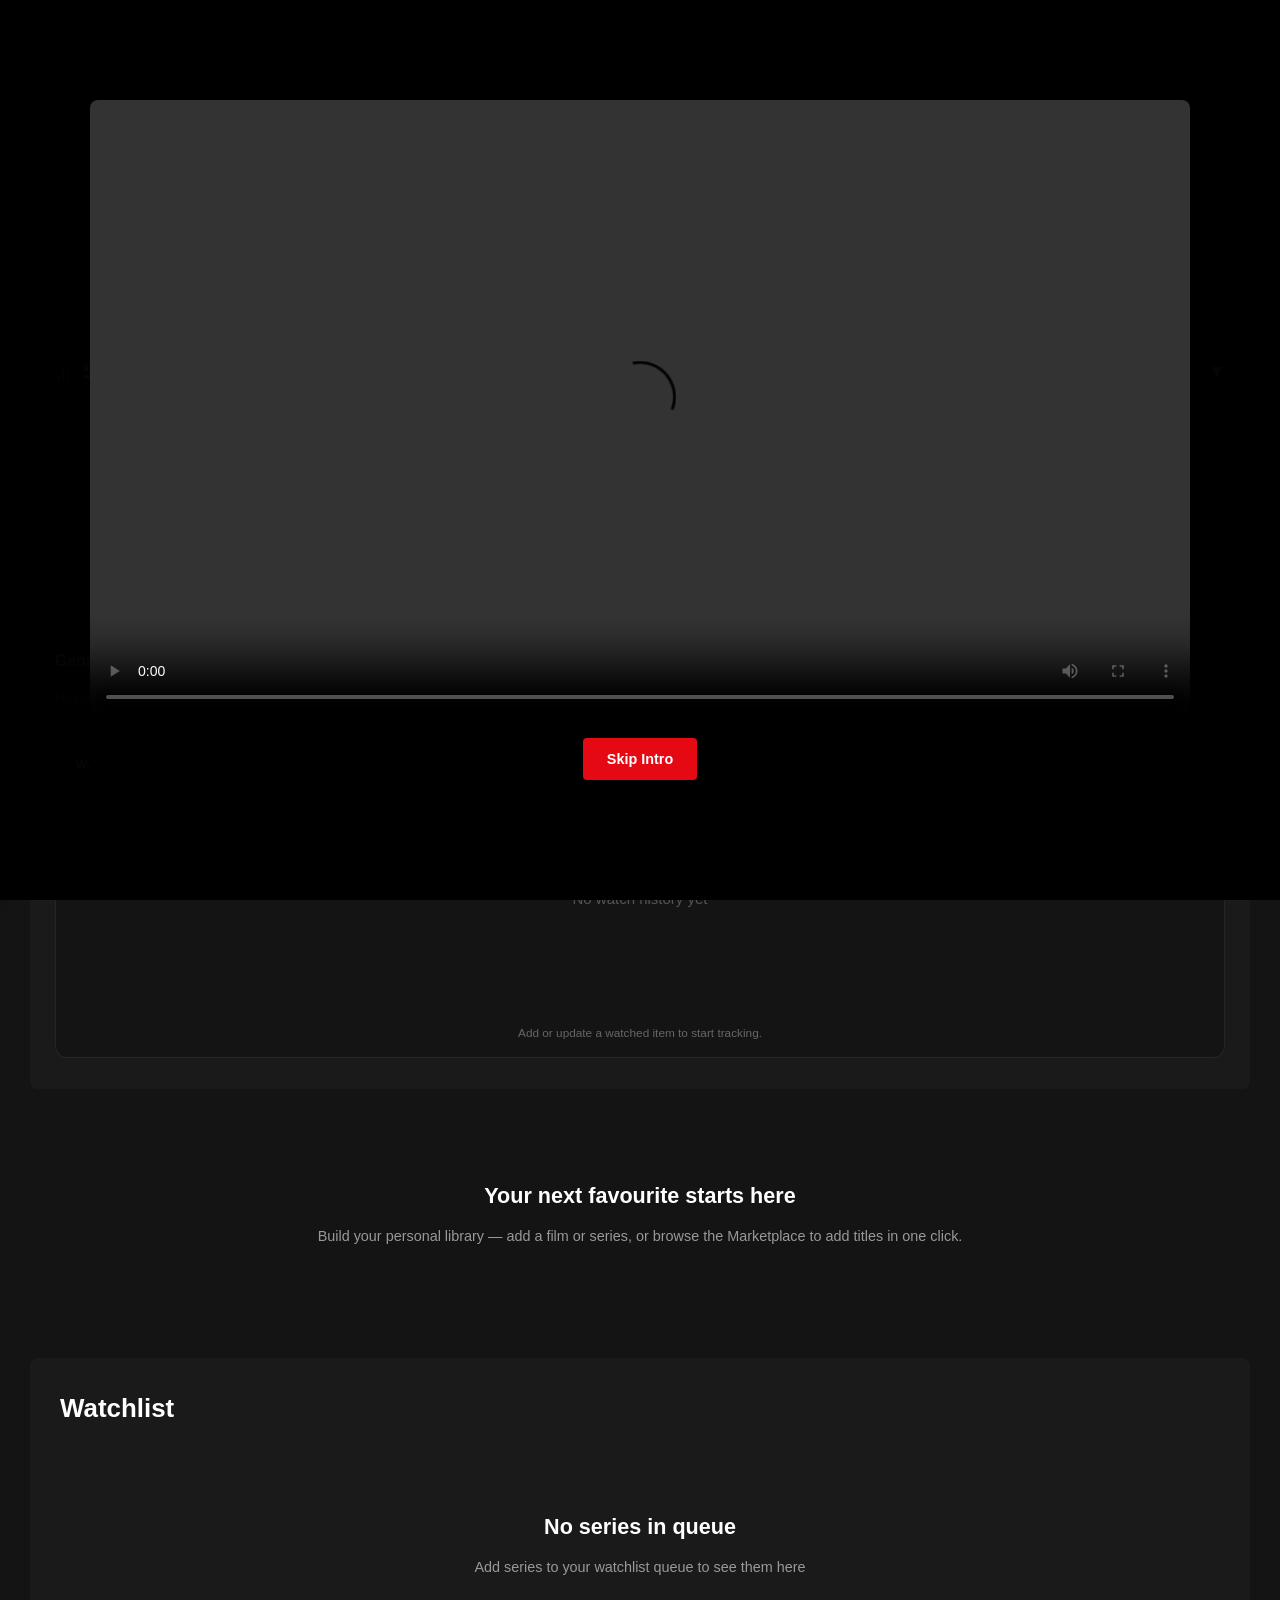
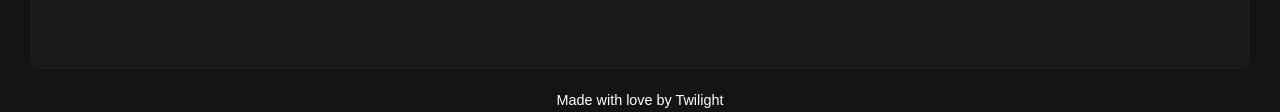
==== index.html @ 51345f3d "Add files via upload" ====
<!DOCTYPE html>
<html lang="en">
<head>
    <meta charset="UTF-8">
    <meta name="viewport" content="width=device-width, initial-scale=1.0, maximum-scale=5.0, user-scalable=yes">
   <link rel="icon" type="image/png" sizes="192x192" href="favicon.png">
    <title>Series & Movie Tracker</title>
    <link rel="stylesheet" href="styles.css">

</head>
<body>
    <!-- JS Compatibility Shims: hidden elements that old JS code references -->
    <select id="userSelectDropdown" style="display:none">
        <option value="">-- Select a user --</option>
    </select>
    <div id="userSelectContainer" style="display:none"></div>

    <!-- Sidebar Overlay -->
    <div class="sidebar-overlay" id="sidebarOverlay"></div>

    <!-- Sidebar -->
    <div class="sidebar" id="sidebar">
        <div class="sidebar-header">
            <h2 class="sidebar-title">Menu</h2>
            <button class="close-sidebar" id="closeSidebar" aria-label="Close menu">✕</button>
        </div>
        <div class="sidebar-content">
            <!-- CONTENT -->
            <div class="sidebar-section">
                <div class="sidebar-section-title"><svg style="width:16px;height:16px;vertical-align:-3px;flex-shrink:0;margin-right:6px;" viewBox="0 0 24 24" fill="none" stroke="currentColor" stroke-width="2" stroke-linecap="round" stroke-linejoin="round" aria-hidden="true"><path d="M2 12l5-3v6l-5-3zm0 0h20M7 6h10a2 2 0 0 1 2 2v8a2 2 0 0 1-2 2H7a2 2 0 0 1-2-2V8a2 2 0 0 1 2-2z"/></svg>Content</div>
                <button class="sidebar-add-content-btn" id="sidebarAddContentBtn"><svg style="width:16px;height:16px;vertical-align:-3px;flex-shrink:0;margin-right:6px;" viewBox="0 0 24 24" fill="none" stroke="currentColor" stroke-width="2" stroke-linecap="round" stroke-linejoin="round" aria-hidden="true"><line x1="12" y1="5" x2="12" y2="19"/><line x1="5" y1="12" x2="19" y2="12"/></svg> Add Content</button>
                <a class="sidebar-marketplace-btn" href="marketplace.html"><svg style="width:16px;height:16px;vertical-align:-3px;flex-shrink:0;margin-right:6px;" viewBox="0 0 24 24" fill="none" stroke="currentColor" stroke-width="2" stroke-linecap="round" stroke-linejoin="round" aria-hidden="true"><path d="M3 9l1-5h16l1 5"/><path d="M4 9v10a1 1 0 0 0 1 1h14a1 1 0 0 0 1-1V9"/><path d="M9 22V12h6v10"/></svg> Marketplace</a>
            </div>
            <!-- PROFILES -->
            <div class="sidebar-section">
                <div class="sidebar-section-title"><svg style="width:16px;height:16px;vertical-align:-3px;flex-shrink:0;margin-right:6px;" viewBox="0 0 24 24" fill="none" stroke="currentColor" stroke-width="2" stroke-linecap="round" stroke-linejoin="round" aria-hidden="true"><path d="M20 21v-2a4 4 0 0 0-4-4H8a4 4 0 0 0-4 4v2"/><circle cx="12" cy="7" r="4"/></svg>Profile</div>
                <div class="user-profile-display" id="currentUserDisplay">
                    <img src="" alt="Profile" class="user-profile-picture" id="currentUserPicture" loading="lazy" decoding="async" onerror="this.onerror=null; this.src='https://upload.wikimedia.org/wikipedia/commons/8/89/Portrait_Placeholder.png';">
                    <div class="user-profile-info">
                        <div class="user-profile-name" id="currentUserName">Loading...</div>
                        <div class="user-profile-stats" id="currentUserStats">0 items</div>
                    </div>
                </div>
                <button class="change-user-btn" id="changeUserBtn"><svg style="width:16px;height:16px;vertical-align:-3px;flex-shrink:0;margin-right:6px;" viewBox="0 0 24 24" fill="none" stroke="currentColor" stroke-width="2" stroke-linecap="round" stroke-linejoin="round" aria-hidden="true"><path d="M17 21v-2a4 4 0 0 0-4-4H5a4 4 0 0 0-4 4v2"/><circle cx="9" cy="7" r="4"/><path d="M23 21v-2a4 4 0 0 0-3-3.87"/><path d="M16 3.13a4 4 0 0 1 0 7.75"/></svg> Change User</button>
            </div>
            <!-- THEME -->
            <div class="sidebar-section">
                <div class="sidebar-section-title"><svg style="width:16px;height:16px;vertical-align:-3px;flex-shrink:0;margin-right:6px;" viewBox="0 0 24 24" fill="none" stroke="currentColor" stroke-width="2" stroke-linecap="round" stroke-linejoin="round" aria-hidden="true"><circle cx="12" cy="12" r="10"/><path d="M12 8a4 4 0 1 0 0 8"/></svg>Themes</div>
                <div class="theme-option active" data-theme="dark">
                    <span><svg style="width:16px;height:16px;vertical-align:-3px;flex-shrink:0;margin-right:6px;" viewBox="0 0 24 24" fill="none" stroke="currentColor" stroke-width="2.2" stroke-linecap="round" stroke-linejoin="round" aria-hidden="true"><path d="M20 15.5A8.5 8.5 0 1 1 8.5 4 7 7 0 0 0 20 15.5z"/></svg> Dark</span>
                    <span class="filter-option-check">✓</span>
                </div>
                <div class="theme-option" data-theme="light">
                    <span><svg style="width:16px;height:16px;vertical-align:-3px;flex-shrink:0;margin-right:6px;" viewBox="0 0 24 24" fill="none" stroke="currentColor" stroke-width="2" stroke-linecap="round" stroke-linejoin="round" aria-hidden="true"><circle cx="12" cy="12" r="5"/><line x1="12" y1="1" x2="12" y2="3"/><line x1="12" y1="21" x2="12" y2="23"/><line x1="4.22" y1="4.22" x2="5.64" y2="5.64"/><line x1="18.36" y1="18.36" x2="19.78" y2="19.78"/><line x1="1" y1="12" x2="3" y2="12"/><line x1="21" y1="12" x2="23" y2="12"/><line x1="4.22" y1="19.78" x2="5.64" y2="18.36"/><line x1="18.36" y1="5.64" x2="19.78" y2="4.22"/></svg> Light</span>
                    <span class="filter-option-check">✓</span>
                </div>
                <div class="theme-option" data-theme="custom">
                    <span><svg style="width:16px;height:16px;vertical-align:-3px;flex-shrink:0;margin-right:6px;" viewBox="0 0 24 24" fill="none" stroke="currentColor" stroke-width="2" stroke-linecap="round" stroke-linejoin="round" aria-hidden="true"><path d="M12 3v18"/><path d="M3 12h18"/><path d="M5.5 5.5l13 13"/><path d="M18.5 5.5l-13 13"/></svg> Custom</span>
                    <span class="filter-option-check">✓</span>
                </div>
                <div class="custom-theme-controls" id="customThemeControls">
                    <div class="color-picker-wrapper">
                        <div class="color-picker-circle" id="primaryColorCircle" style="--picker-color: #141414;">
                            <input type="color" id="primaryColor" class="color-picker-input" value="#141414">
                        </div>
                        <div class="color-picker-label">
                            <span class="color-picker-label-text">Primary Color (Background)</span>
                            <span class="color-picker-value" id="primaryColorValue">#141414</span>
                        </div>
                    </div>
                    <div class="color-picker-wrapper">
                        <div class="color-picker-circle" id="secondaryColorCircle" style="--picker-color: #e50914;">
                            <input type="color" id="secondaryColor" class="color-picker-input" value="#e50914">
                        </div>
                        <div class="color-picker-label">
                            <span class="color-picker-label-text">Secondary Color (Accent)</span>
                            <span class="color-picker-value" id="secondaryColorValue">#e50914</span>
                        </div>
                    </div>
                    <div class="color-picker-wrapper">
                        <div class="color-picker-circle" id="watchingColorCircle" style="--picker-color: #e50914;">
                            <input type="color" id="watchingColor" class="color-picker-input" value="#e50914">
                        </div>
                        <div class="color-picker-label">
                            <span class="color-picker-label-text">Currently Watching Badge</span>
                            <span class="color-picker-value" id="watchingColorValue">#e50914</span>
                        </div>
                    </div>
                    <div class="color-picker-wrapper">
                        <div class="color-picker-circle" id="wantColorCircle" style="--picker-color: #0062ff;">
                            <input type="color" id="wantColor" class="color-picker-input" value="#0062ff">
                        </div>
                        <div class="color-picker-label">
                            <span class="color-picker-label-text">Want to Watch Badge</span>
                            <span class="color-picker-value" id="wantColorValue">#0062ff</span>
                        </div>
                    </div>
                    <div class="color-picker-wrapper">
                        <div class="color-picker-circle" id="completedColorCircle" style="--picker-color: #27ae60;">
                            <input type="color" id="completedColor" class="color-picker-input" value="#27ae60">
                        </div>
                        <div class="color-picker-label">
                            <span class="color-picker-label-text">Completed Badge</span>
                            <span class="color-picker-value" id="completedColorValue">#27ae60</span>
                        </div>
                    </div>
                </div>
            </div>
            <!-- SETTINGS -->
            <div class="sidebar-section">
                <div class="sidebar-section-title"><svg style="width:16px;height:16px;vertical-align:-3px;flex-shrink:0;margin-right:6px;" viewBox="0 0 24 24" fill="none" stroke="currentColor" stroke-width="2" stroke-linecap="round" stroke-linejoin="round" aria-hidden="true"><circle cx="12" cy="12" r="3"/><path d="M19.4 15a1.65 1.65 0 0 0 .33 1.82l.06.06a2 2 0 0 1-2.83 2.83l-.06-.06a1.65 1.65 0 0 0-1.82-.33 1.65 1.65 0 0 0-1 1.51V21a2 2 0 0 1-4 0v-.09A1.65 1.65 0 0 0 9 19.4a1.65 1.65 0 0 0-1.82.33l-.06.06a2 2 0 0 1-2.83-2.83l.06-.06A1.65 1.65 0 0 0 4.68 15a1.65 1.65 0 0 0-1.51-1H3a2 2 0 0 1 0-4h.09A1.65 1.65 0 0 0 4.6 9a1.65 1.65 0 0 0-.33-1.82l-.06-.06a2 2 0 0 1 2.83-2.83l.06.06A1.65 1.65 0 0 0 9 4.68a1.65 1.65 0 0 0 1-1.51V3a2 2 0 0 1 4 0v.09a1.65 1.65 0 0 0 1 1.51 1.65 1.65 0 0 0 1.82-.33l.06-.06a2 2 0 0 1 2.83 2.83l-.06.06A1.65 1.65 0 0 0 19.4 9a1.65 1.65 0 0 0 1.51 1H21a2 2 0 0 1 0 4h-.09a1.65 1.65 0 0 0-1.51 1z"/></svg>Settings</div>
                <label class="sidebar-menu-item" style="justify-content: space-between;">
                    <span><svg style="width:16px;height:16px;vertical-align:-3px;flex-shrink:0;margin-right:6px;" viewBox="0 0 24 24" fill="none" stroke="currentColor" stroke-width="2" stroke-linecap="round" stroke-linejoin="round" aria-hidden="true"><path d="M19 21H5a2 2 0 0 1-2-2V5a2 2 0 0 1 2-2h11l5 5v11a2 2 0 0 1-2 2z"/><polyline points="17 21 17 13 7 13 7 21"/><polyline points="7 3 7 8 15 8"/></svg> Auto Export</span>
                    <input type="checkbox" id="settingAutoExport" style="cursor: pointer; flex-shrink:0; width:18px; height:18px; accent-color: var(--secondary-color, #e50914);">
                </label>
                <label class="sidebar-menu-item" style="justify-content: space-between;">
                    <span><svg style="width:16px;height:16px;vertical-align:-3px;flex-shrink:0;margin-right:6px;" viewBox="0 0 24 24" fill="none" stroke="currentColor" stroke-width="2" stroke-linecap="round" stroke-linejoin="round" aria-hidden="true"><polygon points="5 3 19 12 5 21 5 3"/></svg> Show Intro</span>
                    <input type="checkbox" id="settingShowIntro" style="cursor: pointer; flex-shrink:0; width:18px; height:18px; accent-color: var(--secondary-color, #e50914);">
                </label>
                <label class="sidebar-menu-item" style="justify-content: space-between;">
                    <span><svg style="width:16px;height:16px;vertical-align:-3px;flex-shrink:0;margin-right:6px;" viewBox="0 0 24 24" fill="none" stroke="currentColor" stroke-width="2" stroke-linecap="round" stroke-linejoin="round" aria-hidden="true"><path d="M18 8A6 6 0 0 0 6 8c0 7-3 9-3 9h18s-3-2-3-9"/><path d="M13.73 21a2 2 0 0 1-3.46 0"/></svg> Notifications</span>
                    <input type="checkbox" id="settingShowNotifications" style="cursor: pointer; flex-shrink:0; width:18px; height:18px; accent-color: var(--secondary-color, #e50914);">
                </label>
                <button class="sidebar-menu-item" id="openNotificationCalendarBtn" style="border:none; background:rgba(255,255,255,0.05); color:inherit; width:100%;"><svg style="width:16px;height:16px;vertical-align:-3px;flex-shrink:0;margin-right:6px;" viewBox="0 0 24 24" fill="none" stroke="currentColor" stroke-width="2" stroke-linecap="round" stroke-linejoin="round" aria-hidden="true"><rect x="3" y="4" width="18" height="18" rx="2" ry="2"/><line x1="16" y1="2" x2="16" y2="6"/><line x1="8" y1="2" x2="8" y2="6"/><line x1="3" y1="10" x2="21" y2="10"/></svg> Notification Calendar</button>
                <div style="margin-top: 12px; padding-top: 12px; border-top: 1px solid rgba(255, 255, 255, 0.08);">
                    <div style="font-size: 0.82rem; color: #aaa; margin-bottom: 6px; font-weight: 600;" class="auto-save-label">Auto Export Interval</div>
                    <div style="font-size: 0.75rem; color: #666; margin-bottom: 8px; font-style: italic;" class="auto-save-info">Only works when on site</div>
                    <select id="settingAutoSaveInterval" class="sidebar-menu-item" style="padding: 0 12px; height: 44px; background-color: rgba(255, 255, 255, 0.08); border: 1px solid rgba(255, 255, 255, 0.2); border-radius: 6px; color: inherit; cursor: pointer; margin-top: 0; font-size: 0.9rem; appearance: auto;">
                        <option value="off">Off</option>
                        <option value="1min">Every 1 minute</option>
                        <option value="10min">Every 10 minutes</option>
                        <option value="1h">Every 1 hour</option>
                        <option value="10h">Every 10 hours</option>
                        <option value="1week">Every 1 week</option>
                    </select>
                </div>
            </div>
            <!-- EXPORT & IMPORT -->
            <div class="sidebar-section">
                <div class="sidebar-section-title"><svg style="width:16px;height:16px;vertical-align:-3px;flex-shrink:0;margin-right:6px;" viewBox="0 0 24 24" fill="none" stroke="currentColor" stroke-width="2" stroke-linecap="round" stroke-linejoin="round" aria-hidden="true"><path d="M21 15v4a2 2 0 0 1-2 2H5a2 2 0 0 1-2-2v-4"/><polyline points="17 8 12 3 7 8"/><line x1="12" y1="3" x2="12" y2="15"/></svg>Import / Export</div>
                <button class="sidebar-menu-item" id="exportBtn"><svg style="width:16px;height:16px;vertical-align:-3px;flex-shrink:0;margin-right:6px;" viewBox="0 0 24 24" fill="none" stroke="currentColor" stroke-width="2" stroke-linecap="round" stroke-linejoin="round" aria-hidden="true"><path d="M21 15v4a2 2 0 0 1-2 2H5a2 2 0 0 1-2-2v-4"/><polyline points="17 8 12 3 7 8"/><line x1="12" y1="3" x2="12" y2="15"/></svg> Export List</button>
                <button class="sidebar-menu-item" id="importBtn"><svg style="width:16px;height:16px;vertical-align:-3px;flex-shrink:0;margin-right:6px;" viewBox="0 0 24 24" fill="none" stroke="currentColor" stroke-width="2" stroke-linecap="round" stroke-linejoin="round" aria-hidden="true"><path d="M21 15v4a2 2 0 0 1-2 2H5a2 2 0 0 1-2-2v-4"/><polyline points="7 10 12 15 17 10"/><line x1="12" y1="15" x2="12" y2="3"/></svg> Import List</button>
                <input type="file" id="importFileInput" accept=".json" style="display: none;">
            </div>
            <!-- GUIDE & INFO -->
            <div class="sidebar-section">
                <div class="sidebar-section-title"><svg style="width:16px;height:16px;vertical-align:-3px;flex-shrink:0;margin-right:6px;" viewBox="0 0 24 24" fill="none" stroke="currentColor" stroke-width="2" stroke-linecap="round" stroke-linejoin="round" aria-hidden="true"><path d="M4 19.5A2.5 2.5 0 0 1 6.5 17H20"/><path d="M6.5 2H20v20H6.5A2.5 2.5 0 0 1 4 19.5v-15A2.5 2.5 0 0 1 6.5 2z"/></svg>Help</div>
                <a href="SeriesTracker_Guide.html" class="sidebar-menu-item"><svg style="width:16px;height:16px;vertical-align:-3px;flex-shrink:0;margin-right:6px;" viewBox="0 0 24 24" fill="none" stroke="currentColor" stroke-width="2" stroke-linecap="round" stroke-linejoin="round" aria-hidden="true"><path d="M4 19.5A2.5 2.5 0 0 1 6.5 17H20"/><path d="M6.5 2H20v20H6.5A2.5 2.5 0 0 1 4 19.5v-15A2.5 2.5 0 0 1 6.5 2z"/></svg> Guide &amp; Tutorials</a>
                <a href="ChangelogSerien.html" class="sidebar-menu-item"><svg style="width:16px;height:16px;vertical-align:-3px;flex-shrink:0;margin-right:6px;" viewBox="0 0 24 24" fill="none" stroke="currentColor" stroke-width="2" stroke-linecap="round" stroke-linejoin="round" aria-hidden="true"><path d="M14 2H6a2 2 0 0 0-2 2v16a2 2 0 0 0 2 2h12a2 2 0 0 0 2-2V8z"/><polyline points="14 2 14 8 20 8"/><line x1="16" y1="13" x2="8" y2="13"/><line x1="16" y1="17" x2="8" y2="17"/><polyline points="10 9 9 9 8 9"/></svg> Changelog</a>
                <a href="Application_Summary.html" class="sidebar-menu-item"><svg style="width:16px;height:16px;vertical-align:-3px;flex-shrink:0;margin-right:6px;" viewBox="0 0 24 24" fill="none" stroke="currentColor" stroke-width="2" stroke-linecap="round" stroke-linejoin="round" aria-hidden="true"><path d="M14 2H6a2 2 0 0 0-2 2v16a2 2 0 0 0 2 2h12a2 2 0 0 0 2-2V8z"/><polyline points="14 2 14 8 20 8"/><line x1="16" y1="13" x2="8" y2="13"/><line x1="16" y1="17" x2="8" y2="17"/></svg> Application Summary</a>
                <a href="Legal.html" class="sidebar-menu-item"><svg style="width:16px;height:16px;vertical-align:-3px;flex-shrink:0;margin-right:6px;" viewBox="0 0 24 24" fill="none" stroke="currentColor" stroke-width="2" stroke-linecap="round" stroke-linejoin="round" aria-hidden="true"><path d="M12 3v18M3 7l9-4 9 4M5 7v6a7 7 0 0 0 14 0V7M2 13h6M16 13h6"/></svg> Legal &amp; Attribution</a>
            </div>
            <!-- ATTRIBUTION (required by TMDB terms of use) -->
            <div class="sidebar-section">
                <div class="sidebar-section-title"><svg style="width:16px;height:16px;vertical-align:-3px;flex-shrink:0;margin-right:6px;" viewBox="0 0 24 24" fill="none" stroke="currentColor" stroke-width="2" stroke-linecap="round" stroke-linejoin="round" aria-hidden="true"><circle cx="12" cy="12" r="10"/><line x1="12" y1="16" x2="12" y2="12"/><line x1="12" y1="8" x2="12.01" y2="8"/></svg>About &amp; Credits</div>
                <a class="tmdb-attribution-side" href="https://www.themoviedb.org/" target="_blank" rel="noopener noreferrer" aria-label="The Movie Database (TMDB)">
                    <svg class="tmdb-logo-side" xmlns="http://www.w3.org/2000/svg" viewBox="0 0 273.42 35.52" role="img" aria-label="TMDB logo"><defs><linearGradient id="tmdbGradSide" y1="17.76" x2="273.42" y2="17.76" gradientUnits="userSpaceOnUse"><stop offset="0" stop-color="#90cea1"/><stop offset="0.56" stop-color="#3cbec9"/><stop offset="1" stop-color="#00b3e5"/></linearGradient></defs><g><path fill="url(#tmdbGradSide)" d="M191.85,35.37h63.9A17.67,17.67,0,0,0,273.42,17.7h0A17.67,17.67,0,0,0,255.75,0h-63.9A17.67,17.67,0,0,0,174.18,17.7h0A17.67,17.67,0,0,0,191.85,35.37ZM10.1,35.42h7.8V6.92H28V0H0v6.9H10.1Zm28.1,0H46V8.25h.1L55.05,35.4h6L70.3,8.25h.1V35.4h7.8V0H66.45l-8.2,23.1h-.1L50,0H38.2ZM89.14.12h11.7a33.56,33.56,0,0,1,8.08,1,18.52,18.52,0,0,1,6.67,3.08,15.09,15.09,0,0,1,4.53,5.52,18.5,18.5,0,0,1,1.67,8.25,16.91,16.91,0,0,1-1.62,7.58,16.3,16.3,0,0,1-4.38,5.5,19.24,19.24,0,0,1-6.35,3.37,24.53,24.53,0,0,1-7.55,1.15H89.14Zm7.8,28.2h4a21.66,21.66,0,0,0,5-.55A10.58,10.58,0,0,0,110,26a8.73,8.73,0,0,0,2.68-3.35,11.9,11.9,0,0,0,1-5.08,9.87,9.87,0,0,0-1-4.52,9.17,9.17,0,0,0-2.63-3.18A11.61,11.61,0,0,0,106.22,8a17.06,17.06,0,0,0-4.68-.63h-4.6ZM133.09.12h13.2a32.87,32.87,0,0,1,4.63.33,12.66,12.66,0,0,1,4.17,1.3,7.94,7.94,0,0,1,3,2.72,8.34,8.34,0,0,1,1.15,4.65,7.48,7.48,0,0,1-1.67,5,9.13,9.13,0,0,1-4.43,2.82V17a10.28,10.28,0,0,1,3.18,1,8.51,8.51,0,0,1,2.45,1.85,7.79,7.79,0,0,1,1.57,2.62,9.16,9.16,0,0,1,.55,3.2,8.52,8.52,0,0,1-1.2,4.68,9.32,9.32,0,0,1-3.1,3A13.38,13.38,0,0,1,152.32,35a22.5,22.5,0,0,1-4.73.5h-14.5Zm7.8,14.15h5.65a7.65,7.65,0,0,0,1.78-.2,4.78,4.78,0,0,0,1.57-.65,3.43,3.43,0,0,0,1.13-1.2,3.63,3.63,0,0,0,.42-1.8A3.3,3.3,0,0,0,151,8.6a3.42,3.42,0,0,0-1.23-1.13A6.07,6.07,0,0,0,148,6.9a9.9,9.9,0,0,0-1.85-.18h-5.3Zm0,14.65h7a8.27,8.27,0,0,0,1.83-.2,4.67,4.67,0,0,0,1.67-.7,3.93,3.93,0,0,0,1.23-1.3,3.8,3.8,0,0,0,.47-1.95,3.16,3.16,0,0,0-.62-2,4,4,0,0,0-1.58-1.18,8.23,8.23,0,0,0-2-.55,15.12,15.12,0,0,0-2.05-.15h-5.9Z"/></g></svg>
                </a>
                <p class="tmdb-notice-side">This product uses the TMDB API but is not endorsed or certified by TMDB. Catalogue metadata, ratings &amp; images come from The Movie Database (TMDB).</p>
            </div>
        </div>
    </div>

    <div class="container">
        <div class="sticky-top-bar" id="stickyTopBar">
        <header>
            <img src="https://i.imgur.com/zopUQf6.png" style="height: 150px; cursor: pointer;" alt="Logo" title="Reload page" loading="eager" decoding="async" onerror="this.style.display='none';" onclick="location.reload();">
            <h1>Series & Movie Tracker</h1>
            <div class="header-controls">
                <div class="hamburger-menu" id="hamburgerMenu" role="button" tabindex="0" aria-label="Open menu" aria-expanded="false" aria-controls="sidebar">
                    <div class="hamburger-icon">
                        <span></span>
                        <span></span>
                        <span></span>
                    </div>
                </div>
            </div>
        </header>
        
        <div class="search-filter-bar">
            <div class="search-bar">
                <span class="search-icon"><svg style="width:16px;height:16px;vertical-align:-3px;flex-shrink:0;margin-right:6px;" viewBox="0 0 24 24" fill="none" stroke="currentColor" stroke-width="2" stroke-linecap="round" stroke-linejoin="round" aria-hidden="true"><circle cx="11" cy="11" r="8"/><line x1="21" y1="21" x2="16.65" y2="16.65"/></svg></span>
                <input type="text" id="searchInput" class="search-input" placeholder="Search across all series and movies...">
            </div>
            <div class="filter-dropdown">
                <button class="filter-menu-btn" id="filterMenuBtn">
                    <span><svg style="width:16px;height:16px;vertical-align:-3px;flex-shrink:0;" viewBox="0 0 24 24" fill="none" stroke="currentColor" stroke-width="2" stroke-linecap="round" stroke-linejoin="round" aria-hidden="true"><path d="M3 5h18l-7 8v5l-4 2v-7L3 5z"/></svg></span>
                    <span>Filters &amp; Sort</span>
                </button>
                <div class="filter-dropdown-content" id="filterDropdown">
                    <div class="filter-section">
                        <div class="filter-section-title"><svg style="width:13px;height:13px;vertical-align:-2px;margin-right:4px;" viewBox="0 0 24 24" fill="none" stroke="currentColor" stroke-width="2" stroke-linecap="round" stroke-linejoin="round"><line x1="12" y1="5" x2="12" y2="19"/><polyline points="19 12 12 19 5 12"/></svg>Sort By</div>
                        <div class="filter-option active" data-sort="default">
                            <span><svg style="width:13px;height:13px;vertical-align:-2px;margin-right:5px;" viewBox="0 0 24 24" fill="none" stroke="currentColor" stroke-width="2"><path d="M4 7h16M4 12h16M4 17h16"/></svg>Default Order</span>
                            <span class="filter-option-check">✓</span>
                        </div>
                        <div class="filter-option" data-sort="title-asc">
                            <span><svg style="width:13px;height:13px;vertical-align:-2px;margin-right:5px;" viewBox="0 0 24 24" fill="none" stroke="currentColor" stroke-width="2"><path d="M4 20h16M8 4h8M10 4v16"/></svg>Title (A-Z)</span>
                            <span class="filter-option-check">✓</span>
                        </div>
                        <div class="filter-option" data-sort="title-desc">
                            <span><svg style="width:13px;height:13px;vertical-align:-2px;margin-right:5px;" viewBox="0 0 24 24" fill="none" stroke="currentColor" stroke-width="2"><path d="M4 20h16M8 20h8M10 4v16"/></svg>Title (Z-A)</span>
                            <span class="filter-option-check">✓</span>
                        </div>
                        <div class="filter-option" data-sort="time-desc">
                            <span><svg style="width:13px;height:13px;vertical-align:-2px;margin-right:5px;" viewBox="0 0 24 24" fill="none" stroke="currentColor" stroke-width="2"><path d="M12 8v4l3 3"/><circle cx="12" cy="12" r="9"/></svg>Most Time Spent</span>
                            <span class="filter-option-check">✓</span>
                        </div>
                        <div class="filter-option" data-sort="time-asc">
                            <span><svg style="width:13px;height:13px;vertical-align:-2px;margin-right:5px;" viewBox="0 0 24 24" fill="none" stroke="currentColor" stroke-width="2"><path d="M12 8v4l-3 3"/><circle cx="12" cy="12" r="9"/></svg>Least Time Spent</span>
                            <span class="filter-option-check">✓</span>
                        </div>
                    </div>
                    <div class="filter-section">
                        <div class="filter-section-title"><svg style="width:13px;height:13px;vertical-align:-2px;margin-right:4px;" viewBox="0 0 24 24" fill="none" stroke="currentColor" stroke-width="2" stroke-linecap="round" stroke-linejoin="round"><rect x="3" y="3" width="7" height="7"/><rect x="14" y="3" width="7" height="7"/><rect x="14" y="14" width="7" height="7"/><rect x="3" y="14" width="7" height="7"/></svg>View Size</div>
                        <div class="view-size-options">
                            <div class="view-size-option" data-size="compact">Small</div>
                            <div class="view-size-option active" data-size="normal">Normal</div>
                            <div class="view-size-option" data-size="large">Large</div>
                            <div class="view-size-option" data-size="custom">Custom</div>
                        </div>
                        <div class="custom-size-controls" id="customSizeControls" style="display: none;">
                            <div class="custom-size-label">
                                <span>Size: <span id="customSizeValue">50</span>%</span>
                                <span class="size-range-labels">
                                    <span>Mini</span>
                                    <span>Giant</span>
                                </span>
                            </div>
                            <input type="range" id="customSizeSlider" min="0" max="100" value="50" class="custom-size-slider">
                        </div>
                    </div>
                    <div class="filter-section">
                        <div class="filter-section-title"><svg style="width:13px;height:13px;vertical-align:-2px;margin-right:4px;" viewBox="0 0 24 24" fill="none" stroke="currentColor" stroke-width="2" stroke-linecap="round" stroke-linejoin="round"><path d="M22 3H2l8 9.46V19l4 2v-8.54L22 3z"/></svg>Content Type Filter</div>
                        <div class="filter-option active" data-content-filter="all">
                            <span>All Types</span>
                            <span class="filter-option-check">✓</span>
                        </div>
                        <div class="filter-option" data-content-filter="series">
                            <span>Series Only</span>
                            <span class="filter-option-check">✓</span>
                        </div>
                        <div class="filter-option" data-content-filter="movie">
                            <span>Movies Only</span>
                            <span class="filter-option-check">✓</span>
                        </div>
                    </div>
                    <div class="filter-section">
                        <div class="filter-section-title"><svg style="width:13px;height:13px;vertical-align:-2px;margin-right:4px;" viewBox="0 0 24 24" fill="none" stroke="currentColor" stroke-width="2" stroke-linecap="round" stroke-linejoin="round"><path d="M4 15s1-1 4-1 5 2 8 2 4-1 4-1V3s-1 1-4 1-5-2-8-2-4 1-4 1z"/><line x1="4" y1="22" x2="4" y2="15"/></svg>Filter by Category</div>
                        <div class="filter-option active" data-category="all">
                            <span><svg style="width:13px;height:13px;vertical-align:-2px;margin-right:5px;" viewBox="0 0 24 24" fill="none" stroke="currentColor" stroke-width="2"><circle cx="12" cy="12" r="9"/></svg>All Categories</span>
                            <span class="filter-option-check">✓</span>
                        </div>
                        <div class="filter-option" data-category="watching">
                            <span><svg style="width:13px;height:13px;vertical-align:-2px;margin-right:5px;" viewBox="0 0 24 24" fill="none" stroke="currentColor" stroke-width="2"><circle cx="12" cy="12" r="9"/></svg>Currently Watching</span>
                            <span class="filter-option-check">✓</span>
                        </div>
                        <div class="filter-option" data-category="want">
                            <span><svg style="width:13px;height:13px;vertical-align:-2px;margin-right:5px;" viewBox="0 0 24 24" fill="none" stroke="currentColor" stroke-width="2"><path d="M19 21l-7-5-7 5V5a2 2 0 0 1 2-2h10a2 2 0 0 1 2 2z"/></svg>Want to Watch</span>
                            <span class="filter-option-check">✓</span>
                        </div>
                        <div class="filter-option" data-category="completed">
                            <span><svg style="width:13px;height:13px;vertical-align:-2px;margin-right:5px;" viewBox="0 0 24 24" fill="none" stroke="currentColor" stroke-width="2"><polyline points="20 6 9 17 4 12"/></svg>Completed</span>
                            <span class="filter-option-check">✓</span>
                        </div>
                    </div>
                </div>
            </div>
        </div>

        <div class="filter-controls">
            <button class="filter-btn" data-filter="all"><svg style="width:14px;height:14px;vertical-align:-2px;margin-right:5px;" viewBox="0 0 24 24" fill="none" stroke="currentColor" stroke-width="2" stroke-linecap="round" stroke-linejoin="round"><circle cx="12" cy="12" r="10"/><line x1="2" y1="12" x2="22" y2="12"/><path d="M12 2a15.3 15.3 0 0 1 4 10 15.3 15.3 0 0 1-4 10 15.3 15.3 0 0 1-4-10 15.3 15.3 0 0 1 4-10z"/></svg>All</button>
            <button class="filter-btn active" data-filter="watching"><svg style="width:14px;height:14px;vertical-align:-2px;margin-right:5px;" viewBox="0 0 24 24" fill="none" stroke="currentColor" stroke-width="2" stroke-linecap="round" stroke-linejoin="round"><polygon points="5 3 19 12 5 21 5 3"/></svg>Currently Watching</button>
            <button class="filter-btn" data-filter="want"><svg style="width:14px;height:14px;vertical-align:-2px;margin-right:5px;" viewBox="0 0 24 24" fill="none" stroke="currentColor" stroke-width="2" stroke-linecap="round" stroke-linejoin="round"><path d="M19 21l-7-5-7 5V5a2 2 0 0 1 2-2h10a2 2 0 0 1 2 2z"/></svg>Want to Watch</button>
            <button class="filter-btn" data-filter="completed"><svg style="width:14px;height:14px;vertical-align:-2px;margin-right:5px;" viewBox="0 0 24 24" fill="none" stroke="currentColor" stroke-width="2" stroke-linecap="round" stroke-linejoin="round"><polyline points="20 6 9 17 4 12"/></svg>Completed</button>
        </div>
        <button class="topbar-collapse-toggle" id="topbarCollapseToggle" aria-label="Collapse top bar"><span class="tc-chevron">▲</span> <span class="tc-label">Hide search &amp; filters</span></button>
        </div>

        <!-- Statistics Dashboard -->
        <div class="statistics-dashboard" id="statisticsDashboard">
            <div style="display: flex; justify-content: space-between; align-items: center; margin-bottom: 20px; cursor: pointer;" id="statsHeader">
                <h2 style="margin: 0;"><svg style="width:16px;height:16px;vertical-align:-3px;flex-shrink:0;margin-right:6px;" viewBox="0 0 24 24" fill="none" stroke="currentColor" stroke-width="2" stroke-linecap="round" stroke-linejoin="round" aria-hidden="true"><line x1="18" y1="20" x2="18" y2="10"/><line x1="12" y1="20" x2="12" y2="4"/><line x1="6" y1="20" x2="6" y2="14"/></svg> Statistics</h2>
                <span class="expand-icon" id="statsExpandIcon">▼</span>
            </div>
            <div id="statsContent" style="max-height: 2000px; opacity: 1; transition: max-height 0.3s ease-out, opacity 0.3s ease-out; overflow: hidden;">
                <div class="stats-grid" id="statsGrid">
                    <!-- Stats will be populated by JavaScript -->
                </div>
                <div class="genre-breakdown" id="genreBreakdown">
                    <h3>Genre Breakdown</h3>
                    <div id="genreList"></div>
                </div>
                <div class="watch-timeline" id="watchTimeline">
                    <div class="watch-timeline-header">
                        <span class="watch-timeline-title">Watch Timeline</span>
                        <div class="watch-timeline-head-right">
                            <select id="timelineRangeSelect" class="timeline-range-select" title="Timeline range">
                                <option value="lifetime">Lifetime</option>
                                <option value="1y">1 Year</option>
                                <option value="1m">1 Month</option>
                            </select>
                            <span class="watch-timeline-count" id="watchTimelineCount"></span>
                        </div>
                    </div>
                    <div style="position:relative;">
                        <svg class="watch-timeline-svg" id="watchTimelineGraph" viewBox="0 0 1000 220" preserveAspectRatio="xMidYMid meet"></svg>
                        <div class="wt-tooltip" id="wtTooltip">
                            <div class="wt-tooltip-title" id="wtTooltipTitle"></div>
                            <div class="wt-tooltip-sub" id="wtTooltipSub"></div>
                        </div>
                    </div>
                    <div class="watch-timeline-details" id="watchTimelineDetails">Hover a point to inspect — click to pin.</div>
                </div>
            </div>
        </div>

        <!-- Bulk Operations Bar -->
        <div class="bulk-operations" id="bulkOperations">
            <div class="bulk-operations-header">
                <span class="bulk-operations-count" id="bulkOperationsCount">0 items selected</span>
                <button class="bulk-btn" id="bulkDeselectAll">Deselect All</button>
            </div>
            <div class="bulk-operations-actions">
                <button class="bulk-btn" id="bulkDelete">Delete Selected</button>
                <button class="bulk-btn" id="bulkMoveWatching">Move to Watching</button>
                <button class="bulk-btn" id="bulkMoveWant">Move to Want to Watch</button>
                <button class="bulk-btn" id="bulkMoveCompleted">Move to Completed</button>
                <button class="bulk-btn" id="bulkAddQueue">Add to Queue</button>
                <button class="bulk-btn" id="bulkRemoveQueue">Remove from Queue</button>
            </div>
        </div>

        <div class="series-list" id="seriesList"></div>

        <div class="priority-section">
            <h2>Watchlist</h2>
            <div id="priorityList"></div>
        </div>
    </div>

    <!-- User Selection Modal -->
    <div class="overlay" id="userSelectModal">
        <div class="um-card">
            <button class="um-close" id="cancelUserSelectBtn" title="Close">✕</button>
            <div class="um-title"><svg style="width:18px;height:18px;vertical-align:-3px;flex-shrink:0;" viewBox="0 0 24 24" fill="none" stroke="currentColor" stroke-width="2" stroke-linecap="round" stroke-linejoin="round" aria-hidden="true"><path d='M20 21v-2a4 4 0 0 0-4-4H8a4 4 0 0 0-4 4v2'/><circle cx='12' cy='7' r='4'/></svg> User Profiles</div>

            <!-- Avatar picker row -->
            <div class="um-section-label">Select Profile</div>
            <div class="um-avatar-row" id="umAvatarRow">
                <!-- populated by JS via renderUserAvatars() -->
            </div>

            <div class="um-warning" id="maxUsersWarning"><svg style="width:14px;height:14px;vertical-align:-2px;margin-right:4px;" viewBox="0 0 24 24" fill="none" stroke="currentColor" stroke-width="2" stroke-linecap="round" stroke-linejoin="round" aria-hidden="true"><path d="M10.29 3.86L1.82 18a2 2 0 0 0 1.71 3h16.94a2 2 0 0 0 1.71-3L13.71 3.86a2 2 0 0 0-3.42 0z"/><line x1="12" y1="9" x2="12" y2="13"/><line x1="12" y1="17" x2="12.01" y2="17"/></svg>Maximum of 5 users reached</div>
            <div class="um-divider"></div>

            <!-- Confirm / New User buttons -->
            <div id="umMainActions" class="um-strip">
                <button class="um-btn" id="createUserLink"><svg style="width:14px;height:14px;vertical-align:-2px;margin-right:5px;" viewBox="0 0 24 24" fill="none" stroke="currentColor" stroke-width="2.5" stroke-linecap="round" aria-hidden="true"><line x1="12" y1="5" x2="12" y2="19"/><line x1="5" y1="12" x2="19" y2="12"/></svg>New User</button>
                <button class="um-btn um-primary" id="confirmUserSelectBtn">✓ Select</button>
            </div>

            <!-- Create User inline form -->
            <div class="um-inline-form" id="createUserForm" style="display:none;">
                <div class="um-section-label" style="margin-top:16px;">Create New User</div>
                <label class="um-input-label" for="newUserName">Name</label>
                <input type="text" id="newUserName" class="um-input" placeholder="Enter name…">
                <label class="um-input-label" for="newUserPicture">Profile Picture URL</label>
                <input type="text" id="newUserPicture" class="um-input" placeholder="https://…">
                <div class="um-strip">
                    <button class="um-btn" id="cancelCreateUserBtn">Cancel</button>
                    <button class="um-btn um-primary" id="createUserBtn">Create</button>
                </div>
            </div>

            <!-- Edit User inline form -->
            <div class="um-inline-form" id="editUserForm" style="display:none;">
                <div class="um-section-label" style="margin-top:16px;">Edit User</div>
                <label class="um-input-label" for="editUserName">Name</label>
                <input type="text" id="editUserName" class="um-input" placeholder="Enter name…">
                <label class="um-input-label" for="editUserPicture">Profile Picture URL</label>
                <input type="text" id="editUserPicture" class="um-input" placeholder="https://…">
                <div class="um-strip">
                    <button class="um-btn um-danger" id="deleteUserInFormBtn"><svg style="width:14px;height:14px;vertical-align:-2px;margin-right:5px;" viewBox="0 0 24 24" fill="none" stroke="currentColor" stroke-width="2" stroke-linecap="round" stroke-linejoin="round" aria-hidden="true"><polyline points="3 6 5 6 21 6"/><path d="M19 6l-1 14a2 2 0 0 1-2 2H8a2 2 0 0 1-2-2L5 6"/><path d="M10 11v6"/><path d="M14 11v6"/><path d="M9 6V4a1 1 0 0 1 1-1h4a1 1 0 0 1 1 1v2"/></svg>Delete</button>
                    <button class="um-btn" id="cancelEditUserBtn">Cancel</button>
                    <button class="um-btn um-primary" id="saveEditUserBtn">Save</button>
                </div>
            </div>

            <!-- Edit / Delete shortcuts (shown when a user is selected) -->
            <div id="umEditStrip" class="um-strip" style="margin-top:10px; display:none;">
                <button class="um-btn" id="editUserLink"><svg style="width:14px;height:14px;vertical-align:-2px;margin-right:5px;" viewBox="0 0 24 24" fill="none" stroke="currentColor" stroke-width="2" stroke-linecap="round" stroke-linejoin="round" aria-hidden="true"><path d="M11 4H4a2 2 0 0 0-2 2v14a2 2 0 0 0 2 2h14a2 2 0 0 0 2-2v-7"/><path d="M18.5 2.5a2.121 2.121 0 0 1 3 3L12 15l-4 1 1-4 9.5-9.5z"/></svg>Edit</button>
                <button class="um-btn um-danger" id="deleteUserLink"><svg style="width:14px;height:14px;vertical-align:-2px;margin-right:5px;" viewBox="0 0 24 24" fill="none" stroke="currentColor" stroke-width="2" stroke-linecap="round" stroke-linejoin="round" aria-hidden="true"><polyline points="3 6 5 6 21 6"/><path d="M19 6l-1 14a2 2 0 0 1-2 2H8a2 2 0 0 1-2-2L5 6"/><path d="M10 11v6"/><path d="M14 11v6"/><path d="M9 6V4a1 1 0 0 1 1-1h4a1 1 0 0 1 1 1v2"/></svg>Delete</button>
            </div>

            <!-- Hidden actions div kept for JS compatibility -->
            <div id="userSelectActions" style="display:none;"></div>
        </div>
    </div>

    <!-- Import Options Modal -->
    <div class="overlay" id="importOptionsModal">
        <div class="modal">
            <div class="content-type-dialog">
                <h3>Import Options</h3>
                <div class="content-type-options">
                    <div class="content-type-option" onclick="handleImportOption('list-only')">
                        <div class="content-type-option-icon"><svg style="width:36px;height:36px;" viewBox="0 0 24 24" fill="none" stroke="currentColor" stroke-width="1.8" stroke-linecap="round" stroke-linejoin="round" aria-hidden="true"><path d="M9 5H7a2 2 0 0 0-2 2v12a2 2 0 0 0 2 2h10a2 2 0 0 0 2-2V7a2 2 0 0 0-2-2h-2"/><rect x="9" y="3" width="6" height="4" rx="2"/><line x1="9" y1="12" x2="15" y2="12"/><line x1="9" y1="16" x2="12" y2="16"/></svg></div>
                        <div class="content-type-option-text">Only List</div>
                        <div style="font-size: 0.85rem; color: #999; margin-top: 5px;">Items which are already added won't be added again</div>
                    </div>
                    <div class="content-type-option" onclick="handleImportOption('list-and-profile')">
                        <div class="content-type-option-icon"><svg style="width:36px;height:36px;" viewBox="0 0 24 24" fill="none" stroke="currentColor" stroke-width="1.8" stroke-linecap="round" stroke-linejoin="round" aria-hidden="true"><path d="M20 21v-2a4 4 0 0 0-4-4H8a4 4 0 0 0-4 4v2"/><circle cx="12" cy="7" r="4"/></svg></div>
                        <div class="content-type-option-text">List + Name + PFP</div>
                        <div style="font-size: 0.85rem; color: #999; margin-top: 5px;">Items which are already added won't be added again</div>
                    </div>
                </div>
                <div style="text-align: center; margin-top: 15px; padding: 10px; background-color: rgba(229, 9, 20, 0.1); border-radius: 4px; font-size: 0.9rem; color: #e50914;">
                    <svg style="width:13px;height:13px;vertical-align:-2px;margin-right:4px;flex-shrink:0;" viewBox="0 0 24 24" fill="none" stroke="currentColor" stroke-width="2" stroke-linecap="round" stroke-linejoin="round" aria-hidden="true"><path d="M10.29 3.86L1.82 18a2 2 0 0 0 1.71 3h16.94a2 2 0 0 0 1.71-3L13.71 3.86a2 2 0 0 0-3.42 0z"/><line x1="12" y1="9" x2="12" y2="13"/><line x1="12" y1="17" x2="12.01" y2="17"/></svg> Reminder: Option 2 will replace your existing Name and PFP!
                </div>
                <div style="text-align: center; margin-top: 10px;">
                    <button type="button" class="btn btn-secondary" onclick="closeImportOptionsModal()">Cancel</button>
                </div>
            </div>
        </div>
    </div>

    <!-- Cookie Warning Notification -->
    <div class="overlay" id="cookieWarningModal" style="z-index: 2001;">
        <div class="modal" style="max-width: 500px;">
            <h2 style="color: var(--secondary-color,#e50914); margin-bottom: 20px; display:flex; align-items:center; gap:8px;"><svg style="width:22px;height:22px;flex-shrink:0;" viewBox="0 0 24 24" fill="none" stroke="currentColor" stroke-width="2" stroke-linecap="round" stroke-linejoin="round" aria-hidden="true"><path d="M10.29 3.86L1.82 18a2 2 0 0 0 1.71 3h16.94a2 2 0 0 0 1.71-3L13.71 3.86a2 2 0 0 0-3.42 0z"/><line x1="12" y1="9" x2="12" y2="13"/><line x1="12" y1="17" x2="12.01" y2="17"/></svg>Important Reminder</h2>
            <p style="margin-bottom: 20px; line-height: 1.6;">
                Hey! This side is collecting cookies , your list and other items are stored in your local storage. Deleting cookies can lead in this side being empty
                please use the export list feautre to make sure your data is always safe
            </p>
            <div class="modal-actions">
                <button type="button" class="btn" id="dismissCookieWarningBtn">Got it!</button>
            </div>
        </div>
    </div>

    <!-- Video Intro Modal -->
    <div class="overlay" id="videoIntroModal" style="z-index: 2002;">
        <div class="modal" style="max-width: 1100px; padding: 0; background: #000;">
            <div style="position: relative; padding-bottom: 56.25%; height: 0; overflow: hidden;">
                <video id="introVideo" style="position: absolute; top: 0; left: 0; width: 100%; height: 100%;" controls>
                  
                    <source src ="https://files.catbox.moe/e6ylsd.mp4" type="video/mp4">
                    Your browser does not support the video tag.
                </video>
            </div>
            <div style="padding: 20px; text-align: center;">
                <button type="button" class="btn" id="skipIntroBtn">Skip Intro</button>
            </div>
        </div>
    </div>

    <!-- Content Type Selection Dialog -->
    <div class="overlay" id="contentTypeDialog">
        <div class="ct-card">
            <div class="ct-header">
                <div class="ct-eyebrow">Add to your tracker</div>
                <div class="ct-title">What are you adding?</div>
                <div class="ct-subtitle">Select the format — movies and long-form series only</div>
            </div>
            <div class="ct-options">
                <!-- Series option -->
                <div class="ct-option" data-type="series">
                    <div class="ct-option-stripe"></div>
                    <div class="ct-option-body">
                        <div class="ct-icon-wrap">
                            <svg viewBox="0 0 24 24" fill="none" stroke="currentColor" stroke-width="1.8" stroke-linecap="round" stroke-linejoin="round" aria-hidden="true">
                                <rect x="2" y="3" width="20" height="14" rx="2"/>
                                <path d="M8 21h8M12 17v4"/>
                                <path d="M7 8l3 2-3 2V8z"/>
                                <line x1="14" y1="9" x2="17" y2="9"/>
                                <line x1="14" y1="12" x2="16" y2="12"/>
                            </svg>
                        </div>
                        <div class="ct-label">Series</div>
                        <div class="ct-badges">
                            <span class="ct-badge">TV Shows</span>
                            <span class="ct-badge">Anime</span>
                            <span class="ct-badge">Mini-Series</span>
                            <span class="ct-badge">Documentaries</span>
                        </div>
                    </div>
                </div>
                <!-- Movie option -->
                <div class="ct-option" data-type="movie">
                    <div class="ct-option-stripe"></div>
                    <div class="ct-option-body">
                        <div class="ct-icon-wrap">
                            <svg viewBox="0 0 24 24" fill="none" stroke="currentColor" stroke-width="1.8" stroke-linecap="round" stroke-linejoin="round" aria-hidden="true">
                                <rect x="2" y="2" width="20" height="20" rx="2.5"/>
                                <path d="M7 2v20M17 2v20M2 12h20M2 7h5M17 7h5M2 17h5M17 17h5"/>
                            </svg>
                        </div>
                        <div class="ct-label">Movie</div>
                        <div class="ct-badges">
                            <span class="ct-badge">Feature Films</span>
                            <span class="ct-badge">Cinema</span>
                            <span class="ct-badge">Animated Films</span>
                            <span class="ct-badge">Specials</span>
                        </div>
                    </div>
                </div>
            </div>
            <button class="ct-cancel" id="cancelContentTypeBtn">Cancel</button>
        </div>
    </div>

    <!-- Notification Calendar Modal -->
    <div class="overlay" id="notificationCalendarModal">
        <div class="modal" style="max-width: 800px;">
            <h2><svg style="width:16px;height:16px;vertical-align:-3px;flex-shrink:0;margin-right:6px;" viewBox="0 0 24 24" fill="none" stroke="currentColor" stroke-width="2" stroke-linecap="round" stroke-linejoin="round" aria-hidden="true"><rect x="3" y="4" width="18" height="18" rx="2" ry="2"/><line x1="16" y1="2" x2="16" y2="6"/><line x1="8" y1="2" x2="8" y2="6"/><line x1="3" y1="10" x2="21" y2="10"/></svg> Notification Calendar</h2>
            <div style="margin-bottom: 20px;">
                <button class="btn" id="addNotificationBtn" style="margin-bottom: 20px;">+ Add Notification</button>
                <div id="notificationsList" style="max-height: 400px; overflow-y: auto;">
                    <!-- Notifications will be listed here -->
                </div>
            </div>
            <div class="modal-actions">
                <button type="button" class="btn btn-secondary" id="closeNotificationCalendarBtn">Close</button>
            </div>
        </div>
    </div>

    <!-- Add Notification Modal -->
    <div class="overlay" id="addNotificationModal">
        <div class="modal" style="max-width: 600px;">
            <h2>Add Notification</h2>
            <form id="notificationForm">
                <div class="form-group">
                    <label for="notificationDate">Date</label>
                    <input type="date" id="notificationDate" class="form-control" required>
                </div>
                <div class="form-group">
                    <label for="notificationType">Notification Type</label>
                    <select id="notificationType" class="form-control" required>
                        <option value="">Select Type</option>
                        <option value="season">New Season</option>
                        <option value="episode">New Episode</option>
                    </select>
                </div>
                <div class="form-group" id="notificationSeriesGroup">
                    <label for="notificationSeries">Series / Content</label>
                    <select id="notificationSeries" class="form-control" required>
                        <option value="">Select existing content</option>
                    </select>
                </div>
                <div class="form-group">
                    <label for="notificationLanguage">Language for Release Date</label>
                    <input type="text" id="notificationLanguage" class="form-control" placeholder="e.g., en-US, de-DE, ja-JP">
                </div>
                <div class="form-group" id="notificationSeasonGroup" style="display: none;">
                    <label for="notificationSeason">Season Number</label>
                    <input type="number" id="notificationSeason" class="form-control" min="1" placeholder="e.g., 3">
                </div>
                <div class="form-group" id="notificationEpisodeGroup" style="display: none;">
                    <label for="notificationEpisode">Episode Number</label>
                    <input type="number" id="notificationEpisode" class="form-control" min="1" placeholder="e.g., 5">
                </div>
                <div class="modal-actions">
                    <button type="button" class="btn btn-secondary" id="cancelNotificationBtn">Cancel</button>
                    <button type="submit" class="btn">Add Notification</button>
                </div>
            </form>
        </div>
    </div>

    <!-- Notification Display Container (Top Left) -->
    <div id="notificationContainer" style="position: fixed; top: 20px; left: 20px; z-index: 3000; max-width: 400px; pointer-events: none;"></div>

    <!-- Add/Edit Series Modal -->
    <div class="overlay" id="seriesModal">
        <div class="modal">
            <h2 id="modalTitle">Add New Series</h2>
            <form id="seriesForm">
                <div class="form-group">
                    <label for="seriesTitle">Title</label>
                    <input type="text" id="seriesTitle" class="form-control auto-save-field" required data-field="title">
                </div>
                <div class="form-group">
                    <label for="seriesImage">Cover URL</label>
                    <input type="text" id="seriesImage" class="form-control auto-save-field" required data-field="image">
                </div>
                <div class="form-group">
                    <label for="seriesGenre">Genre</label>
                    <input type="text" id="seriesGenre" class="form-control auto-save-field" placeholder="e.g. Drama, Thriller, Comedy" data-field="genre">
                </div>
                <div class="form-group">
                    <label for="seriesContentType">Content Type</label>
                    <select id="seriesContentType" class="form-control auto-save-field" required data-field="contentType">
                        <option value="series">Series</option>
                        <option value="movie">Movie</option>
                    </select>
                </div>
                <div class="form-group">
                    <label for="seriesStatus">Status</label>
                    <select id="seriesStatus" class="form-control auto-save-field" required data-field="status">
                        <option value="watching">Currently Watching</option>
                        <option value="want">Want to Watch</option>
                        <option value="completed">Completed</option>
                    </select>
                </div>
                <div class="form-group">
                    <label>Streaming Service(s)</label>
                    <div class="streaming-multi-select" id="streamingMultiSelect">
                        <div class="streaming-chip" data-service="netflix"><img src="https://upload.wikimedia.org/wikipedia/commons/thumb/0/08/Netflix_2015_logo.svg/200px-Netflix_2015_logo.svg.png" onerror="this.style.display='none'">Netflix</div>
                        <div class="streaming-chip" data-service="disney"><img src="https://upload.wikimedia.org/wikipedia/commons/thumb/3/3e/Disney%2B_logo.svg/200px-Disney%2B_logo.svg.png" onerror="this.style.display='none'">Disney+</div>
                        <div class="streaming-chip" data-service="hbo"><img src="https://upload.wikimedia.org/wikipedia/commons/8/81/HBO_Max_Logo_%28October_2019%29.svg" onerror="this.style.display='none'">HBO Max</div>
                        <div class="streaming-chip" data-service="amazon"><img src="https://upload.wikimedia.org/wikipedia/commons/thumb/1/11/Amazon_Prime_Video_logo.svg/200px-Amazon_Prime_Video_logo.svg.png" onerror="this.style.display='none'">Amazon</div>
                        <div class="streaming-chip" data-service="hulu"><img src="https://upload.wikimedia.org/wikipedia/de/thumb/0/0e/Hulu-Logo.svg/500px-Hulu-Logo.svg.png?_=20090719001746" onerror="this.style.display='none'">Hulu</div>
                        <div class="streaming-chip" data-service="apple"><img src="https://upload.wikimedia.org/wikipedia/commons/thumb/a/ad/AppleTVLogo.svg/2048px-AppleTVLogo.svg.png" onerror="this.style.display='none'">Apple TV+</div>
                        <div class="streaming-chip" data-service="paramount"><img src="https://upload.wikimedia.org/wikipedia/commons/thumb/a/a5/Paramount_Plus.svg/200px-Paramount_Plus.svg.png" onerror="this.style.display='none'">Paramount+</div>
                        <div class="streaming-chip" data-service="peacock"><img src="https://upload.wikimedia.org/wikipedia/commons/thumb/2/24/NBC_Peacock_%282022%29.svg/960px-NBC_Peacock_%282022%29.svg.png" onerror="this.style.display='none'">Peacock</div>
                        <div class="streaming-chip" data-service="crunchyroll"><img src="https://www.google.com/s2/favicons?domain=crunchyroll.com&sz=128" onerror="this.onerror=null; this.src='https://logo.clearbit.com/crunchyroll.com';">Crunchyroll</div>
                        <div class="streaming-chip" data-service="other">Other</div>
                    </div>
                    <input type="hidden" id="seriesStreamingService" data-field="streamingService" value="">
                </div>
                <div class="series-episode-fields" id="seriesEpisodeFields">
                    <div class="form-group" id="currentSeasonGroup">
                        <label for="seriesSeason">Current Season</label>
                        <input type="number" id="seriesSeason" class="form-control auto-save-field" min="1" value="1" data-field="season">
                    </div>
                    <div class="form-group">
                        <label for="seriesTotalSeasons">Total Seasons</label>
                        <input type="number" id="seriesTotalSeasons" class="form-control auto-save-field" min="1" value="1" data-field="totalSeasons">
                    </div>
                    <div class="form-group" id="currentEpisodeGroup">
                        <label for="seriesEpisode">Current Episode</label>
                        <input type="number" id="seriesEpisode" class="form-control auto-save-field" min="1" value="1" data-field="episode">
                    </div>
                    <div class="form-group">
                        <label for="seriesTotalEpisodes">Total Episodes (per season)</label>
                        <input type="number" id="seriesTotalEpisodes" class="form-control auto-save-field" min="1" value="10" data-field="totalEpisodes">
                    </div>
                </div>
                <div class="form-group">
                    <label for="seriesTime">Current Time (minutes)</label>
                    <input type="number" id="seriesTime" class="form-control auto-save-field" min="0" value="0" data-field="time">
                </div>
                <div class="form-group">
                    <label for="seriesMaxTime">Max Time To Finish (minutes)</label>
                    <input type="number" id="seriesMaxTime" class="form-control auto-save-field" min="0" value="0" data-field="maxTime">
                </div>
                <div class="form-group">
                    <label for="seriesRuntime" id="seriesRuntimeLabel">Runtime (minutes per episode)</label>
                    <input type="number" id="seriesRuntime" class="form-control auto-save-field" min="0" value="0" data-field="runtime" placeholder="e.g. 45">
                </div>
                <div class="form-group">
                    <label for="seriesImdb">IMDB Rating</label>
                    <input type="text" id="seriesImdb" class="form-control auto-save-field" placeholder="e.g., 8.5" data-field="imdbRating">
                </div>
                <div class="form-group">
                    <label for="seriesLanguage">Language</label>
                    <input type="text" id="seriesLanguage" class="form-control auto-save-field" placeholder="e.g., English, German" data-field="language">
                </div>
                <div class="form-group">
                    <label for="seriesUserRating">Your Rating (1-5 stars)</label>
                    <div class="rating-input" id="seriesUserRating">
                        <span class="star-rating" data-rating="1" data-half-rating="0.5">
                            <svg viewBox="0 0 24 24" xmlns="http://www.w3.org/2000/svg">
                                <defs>
                                    <linearGradient id="sg1" x1="0" x2="1" y1="0" y2="0">
                                        <stop offset="50%" stop-color="#ffd700"/>
                                        <stop offset="50%" stop-color="transparent"/>
                                    </linearGradient>
                                </defs>
                                <polygon class="star-bg" points="12,2 15.09,8.26 22,9.27 17,14.14 18.18,21.02 12,17.77 5.82,21.02 7,14.14 2,9.27 8.91,8.26" fill="#333" stroke="#555" stroke-width="1"/>
                                <polygon class="star-fill" points="12,2 15.09,8.26 22,9.27 17,14.14 18.18,21.02 12,17.77 5.82,21.02 7,14.14 2,9.27 8.91,8.26" fill="#ffd700" stroke="#ffd700" stroke-width="1" style="display:none"/>
                                <polygon class="star-half-fill" points="12,2 15.09,8.26 22,9.27 17,14.14 18.18,21.02 12,17.77 5.82,21.02 7,14.14 2,9.27 8.91,8.26" fill="url(#sg1)" stroke="#ffd700" stroke-width="1" style="display:none"/>
                            </svg>
                        </span>
                        <span class="star-rating" data-rating="2" data-half-rating="1.5">
                            <svg viewBox="0 0 24 24" xmlns="http://www.w3.org/2000/svg">
                                <defs>
                                    <linearGradient id="sg2" x1="0" x2="1" y1="0" y2="0">
                                        <stop offset="50%" stop-color="#ffd700"/>
                                        <stop offset="50%" stop-color="transparent"/>
                                    </linearGradient>
                                </defs>
                                <polygon class="star-bg" points="12,2 15.09,8.26 22,9.27 17,14.14 18.18,21.02 12,17.77 5.82,21.02 7,14.14 2,9.27 8.91,8.26" fill="#333" stroke="#555" stroke-width="1"/>
                                <polygon class="star-fill" points="12,2 15.09,8.26 22,9.27 17,14.14 18.18,21.02 12,17.77 5.82,21.02 7,14.14 2,9.27 8.91,8.26" fill="#ffd700" stroke="#ffd700" stroke-width="1" style="display:none"/>
                                <polygon class="star-half-fill" points="12,2 15.09,8.26 22,9.27 17,14.14 18.18,21.02 12,17.77 5.82,21.02 7,14.14 2,9.27 8.91,8.26" fill="url(#sg2)" stroke="#ffd700" stroke-width="1" style="display:none"/>
                            </svg>
                        </span>
                        <span class="star-rating" data-rating="3" data-half-rating="2.5">
                            <svg viewBox="0 0 24 24" xmlns="http://www.w3.org/2000/svg">
                                <defs>
                                    <linearGradient id="sg3" x1="0" x2="1" y1="0" y2="0">
                                        <stop offset="50%" stop-color="#ffd700"/>
                                        <stop offset="50%" stop-color="transparent"/>
                                    </linearGradient>
                                </defs>
                                <polygon class="star-bg" points="12,2 15.09,8.26 22,9.27 17,14.14 18.18,21.02 12,17.77 5.82,21.02 7,14.14 2,9.27 8.91,8.26" fill="#333" stroke="#555" stroke-width="1"/>
                                <polygon class="star-fill" points="12,2 15.09,8.26 22,9.27 17,14.14 18.18,21.02 12,17.77 5.82,21.02 7,14.14 2,9.27 8.91,8.26" fill="#ffd700" stroke="#ffd700" stroke-width="1" style="display:none"/>
                                <polygon class="star-half-fill" points="12,2 15.09,8.26 22,9.27 17,14.14 18.18,21.02 12,17.77 5.82,21.02 7,14.14 2,9.27 8.91,8.26" fill="url(#sg3)" stroke="#ffd700" stroke-width="1" style="display:none"/>
                            </svg>
                        </span>
                        <span class="star-rating" data-rating="4" data-half-rating="3.5">
                            <svg viewBox="0 0 24 24" xmlns="http://www.w3.org/2000/svg">
                                <defs>
                                    <linearGradient id="sg4" x1="0" x2="1" y1="0" y2="0">
                                        <stop offset="50%" stop-color="#ffd700"/>
                                        <stop offset="50%" stop-color="transparent"/>
                                    </linearGradient>
                                </defs>
                                <polygon class="star-bg" points="12,2 15.09,8.26 22,9.27 17,14.14 18.18,21.02 12,17.77 5.82,21.02 7,14.14 2,9.27 8.91,8.26" fill="#333" stroke="#555" stroke-width="1"/>
                                <polygon class="star-fill" points="12,2 15.09,8.26 22,9.27 17,14.14 18.18,21.02 12,17.77 5.82,21.02 7,14.14 2,9.27 8.91,8.26" fill="#ffd700" stroke="#ffd700" stroke-width="1" style="display:none"/>
                                <polygon class="star-half-fill" points="12,2 15.09,8.26 22,9.27 17,14.14 18.18,21.02 12,17.77 5.82,21.02 7,14.14 2,9.27 8.91,8.26" fill="url(#sg4)" stroke="#ffd700" stroke-width="1" style="display:none"/>
                            </svg>
                        </span>
                        <span class="star-rating" data-rating="5" data-half-rating="4.5">
                            <svg viewBox="0 0 24 24" xmlns="http://www.w3.org/2000/svg">
                                <defs>
                                    <linearGradient id="sg5" x1="0" x2="1" y1="0" y2="0">
                                        <stop offset="50%" stop-color="#ffd700"/>
                                        <stop offset="50%" stop-color="transparent"/>
                                    </linearGradient>
                                </defs>
                                <polygon class="star-bg" points="12,2 15.09,8.26 22,9.27 17,14.14 18.18,21.02 12,17.77 5.82,21.02 7,14.14 2,9.27 8.91,8.26" fill="#333" stroke="#555" stroke-width="1"/>
                                <polygon class="star-fill" points="12,2 15.09,8.26 22,9.27 17,14.14 18.18,21.02 12,17.77 5.82,21.02 7,14.14 2,9.27 8.91,8.26" fill="#ffd700" stroke="#ffd700" stroke-width="1" style="display:none"/>
                                <polygon class="star-half-fill" points="12,2 15.09,8.26 22,9.27 17,14.14 18.18,21.02 12,17.77 5.82,21.02 7,14.14 2,9.27 8.91,8.26" fill="url(#sg5)" stroke="#ffd700" stroke-width="1" style="display:none"/>
                            </svg>
                        </span>
                        <input type="hidden" id="seriesUserRatingValue" value="0" class="auto-save-field" data-field="userRating">
                    </div>
                </div>
                <div class="form-group">
                    <label for="seriesTags">Tags (comma-separated)</label>
                    <input type="text" id="seriesTags" class="form-control auto-save-field" placeholder="e.g. favorite, must-watch, rewatch" data-field="tags">
                </div>
                <div class="form-group">
                    <label for="seriesNotes">Notes/Comments</label>
                    <textarea id="seriesNotes" class="form-control auto-save-field" rows="3" placeholder="Add your thoughts, notes, or comments..." data-field="notes"></textarea>
                </div>
                <div class="form-group">
                    <label for="seriesStartedDate">Started Date</label>
                    <input type="date" id="seriesStartedDate" class="form-control auto-save-field" data-field="startedDate">
                </div>
                <div class="form-group">
                    <label for="seriesCompletedDate">Completed Date</label>
                    <input type="date" id="seriesCompletedDate" class="form-control auto-save-field" data-field="completedDate">
                </div>
                <div class="form-group">
                    <label for="seriesLastWatchedDate">Last Watched Date</label>
                    <input type="date" id="seriesLastWatchedDate" class="form-control auto-save-field" data-field="lastWatchedDate">
                </div>
                <div class="form-group">
                    <label>Favourite Actors (up to 3)</label>
                    <div id="actorsContainer" style="display:flex; flex-direction:column; gap:10px;">
                        <div class="actor-entry" style="display:flex; gap:8px; align-items:center;">
                            <input type="text" class="form-control actor-name" placeholder="Actor name" style="flex:1;">
                            <input type="text" class="form-control actor-img" placeholder="Image URL" style="flex:2;">
                        </div>
                        <div class="actor-entry" style="display:flex; gap:8px; align-items:center;">
                            <input type="text" class="form-control actor-name" placeholder="Actor name" style="flex:1;">
                            <input type="text" class="form-control actor-img" placeholder="Image URL" style="flex:2;">
                        </div>
                        <div class="actor-entry" style="display:flex; gap:8px; align-items:center;">
                            <input type="text" class="form-control actor-name" placeholder="Actor name" style="flex:1;">
                            <input type="text" class="form-control actor-img" placeholder="Image URL" style="flex:2;">
                        </div>
                    </div>
                </div>
                <div class="form-group">
                    <label>
                        <input type="checkbox" id="seriesInQueue" class="auto-save-field" data-field="inQueue" style="margin-right: 8px; width: 20px; height: 20px; cursor: pointer;">
                        Add to Watchlist queue
                    </label>
                </div>
                <div class="modal-actions">
                    <button type="button" class="btn btn-secondary" id="cancelBtn">Cancel</button>
                    <button type="submit" class="btn" id="addSeriesBtn">Save Series</button>
                </div>
            </form>
        </div>
    </div>
   <center> Made with love by Twilight</center>
    <div class="welcome-toast" id="welcomeToast"></div>
    <div class="overlay" id="exportMessageModal">
        <div class="modal" style="max-width:520px;">
            <h2 id="exportMessageTitle">Export Complete</h2>
            <div id="exportMessageBody" style="line-height:1.65;color:#ddd;"></div>
            <div class="modal-actions">
                <button type="button" class="btn" id="closeExportMessageBtn">Nice</button>
            </div>
        </div>
    </div>

    <script src="app.js"></script>
</body>

</html>
---- styles.css ----
:root {
            --secondary-color: #e50914;
            --primary-color: #141414;
            --watching-color: #e50914;
            --want-color: #0062ff;
            --completed-color: #27ae60;
            --secondary-rgb: 229, 9, 20;
        }

        input[type="checkbox"] {
            accent-color: var(--secondary-color, #e50914);
            cursor: pointer;
        }
        * {
            margin: 0;
            padding: 0;
            box-sizing: border-box;
            font-family: 'Helvetica Neue', Arial, sans-serif;
        }

        html {
            -webkit-text-size-adjust: 100%;
            -ms-text-size-adjust: 100%;
        }
        @media (min-width: 900px) {
            html {
                font-size: 90%;
            }
        }

        body {
            background-color: #141414;
            color: #ffffff;
            line-height: 1.6;
            transition: background-color 0.3s, color 0.3s;
            overflow-x: hidden; /* Prevent horizontal scroll on mobile */
            -webkit-font-smoothing: antialiased;
            -moz-osx-font-smoothing: grayscale;
        }

        body.menu-open {
            overflow: hidden;
            height: 100vh;
        }

        body.custom-theme {
            background-color: var(--primary-color, #141414);
        }

        body.custom-theme h1 {
            color: var(--secondary-color, #e50914) !important;
        }

        body.custom-theme .btn,
        body.custom-theme .filter-btn.active,
        body.custom-theme .theme-option.active,
        body.custom-theme .filter-option.active,
        body.custom-theme .view-size-option.active {
            background-color: var(--secondary-color, #e50914) !important;
        }

        body.custom-theme .filter-btn.active {
            background-color: var(--secondary-color, #e50914) !important;
            border-color: var(--secondary-color, #e50914) !important;
        }

        body.custom-theme .sidebar-section-title,
        body.custom-theme .more-info-item h4 {
            color: var(--secondary-color, #e50914) !important;
        }

        body.custom-theme .form-control:focus,
        body.custom-theme .search-input:focus {
            border-color: var(--secondary-color, #e50914) !important;
        }

        body.custom-theme .priority-item {
            border-top-color: var(--secondary-color, #e50914) !important;
        }

        body.light-theme {
            background-color: #f5f5f5;
            color: #333333;
        }

        body.light-theme .series-item {
            background-color: #ffffff;
            box-shadow: 0 2px 8px rgba(0, 0, 0, 0.1);
        }

        body.light-theme .series-item:hover {
            background-color: #f9f9f9;
        }

        body.light-theme .modal {
            background-color: #ffffff;
            color: #333333;
        }

        body.light-theme .form-control {
            background-color: #f5f5f5;
            border: 1px solid #ddd;
            color: #333333;
        }

        body.light-theme .filter-dropdown-content {
            background-color: #ffffff;
            border: 1px solid #ddd;
        }

        body.light-theme .priority-section {
            background-color: #ffffff;
        }

        body.light-theme .priority-item {
            background-color: #f5f5f5;
        }

        body.light-theme .more-info-section {
            background-color: #f5f5f5;
        }

        body.light-theme .stat-label {
            color: #666;
        }

        body.light-theme h1 {
            color: var(--secondary-color, #e50914);
        }

        body.light-theme .filter-btn {
            background-color: #f5f5f5;
            color: #333333;
            border: 1px solid #ddd;
        }

        body.light-theme .filter-btn:hover:not(.active) {
            background-color: #e9e9e9;
        }

        body.light-theme .search-input {
            background-color: rgba(0, 0, 0, 0.05);
            border: 1px solid #ddd;
            color: #333333;
        }

        body.light-theme .filter-menu-btn {
            background-color: rgba(0, 0, 0, 0.05);
            color: #333333;
            border: 1px solid #ddd;
        }

        .container {
            max-width: 1400px;
            margin: 0 auto;
            padding: clamp(14px, 2.6vw, 34px);
        }

        header {
            display: flex;
            justify-content: space-between;
            align-items: center;
            padding: 20px 0;
            margin-bottom: 30px;
        }

        .sticky-top-bar {
            position: sticky;
            top: 0;
            z-index: 1500;
            background-color: transparent;
            margin: 0 calc(-1 * clamp(14px, 2.6vw, 34px));
            padding: 0 clamp(14px, 2.6vw, 34px);
            box-shadow: none;
            transition: background-color 0.25s ease, box-shadow 0.25s ease, padding 0.25s ease;
        }

        /* When any popup / modal / sidebar is open, hide the search & filter bar
           and make it non-interactive so the opened layer is always on top. */
        body.popup-open .sticky-top-bar {
            visibility: hidden;
            pointer-events: none;
        }
        body.popup-open .statistics-dashboard,
        body.popup-open .bulk-operations,
        body.popup-open .series-list,
        body.popup-open .priority-section {
            pointer-events: none;
        }

        .sticky-top-bar.scrolled {
            background-color: var(--primary-color, #141414);
            box-shadow: 0 6px 20px rgba(0, 0, 0, 0.45);
            padding-top: 6px;
            padding-bottom: 2px;
        }

        body.light-theme .sticky-top-bar.scrolled {
            background-color: #ffffff;
            box-shadow: 0 6px 20px rgba(0, 0, 0, 0.10);
        }

        .sticky-top-bar header {
            padding: 20px 0;
            margin-bottom: 24px;
            transition: padding 0.25s ease, margin-bottom 0.25s ease;
        }

        .sticky-top-bar header img {
            height: 150px;
            transition: height 0.25s ease;
        }

        .sticky-top-bar.scrolled header {
            padding: 8px 0;
            margin-bottom: 10px;
        }

        .sticky-top-bar.scrolled header img {
            height: 56px;
        }

        .sticky-top-bar .filter-controls {
            margin-bottom: 24px;
            transition: margin-bottom 0.25s ease;
        }

        .sticky-top-bar .search-filter-bar {
            margin-bottom: 18px;
            transition: margin-bottom 0.25s ease;
        }

        .sticky-top-bar.scrolled .filter-controls {
            margin-bottom: 10px;
        }

        .sticky-top-bar.scrolled .search-filter-bar {
            margin-bottom: 10px;
        }

        /* Collapse toggle — only usable while at top (inline) */
        .topbar-collapse-toggle {
            display: none;
            align-items: center;
            justify-content: center;
            gap: 6px;
            width: 100%;
            margin: 0 0 18px;
            padding: 7px 0;
            background-color: rgba(255, 255, 255, 0.05);
            border: 1px solid rgba(255, 255, 255, 0.12);
            border-radius: 8px;
            color: #bbb;
            font-size: 0.78rem;
            font-weight: 700;
            letter-spacing: 1px;
            text-transform: uppercase;
            cursor: pointer;
            transition: background-color 0.2s, color 0.2s;
        }

        .topbar-collapse-toggle:hover {
            background-color: rgba(255, 255, 255, 0.1);
            color: #fff;
        }

        body.light-theme .topbar-collapse-toggle {
            background-color: rgba(0, 0, 0, 0.04);
            border-color: rgba(0, 0, 0, 0.12);
            color: #555;
        }

        body.light-theme .topbar-collapse-toggle:hover {
            background-color: rgba(0, 0, 0, 0.08);
            color: #111;
        }

        .topbar-collapse-toggle .tc-chevron {
            transition: transform 0.2s;
        }

        /* Show the toggle only when inline (not scrolled) */
        .sticky-top-bar:not(.scrolled) .topbar-collapse-toggle {
            display: flex;
        }

        /* When collapsed at top: hide search + filters, keep header only */
        .sticky-top-bar.topbar-collapsed:not(.scrolled) .search-filter-bar,
        .sticky-top-bar.topbar-collapsed:not(.scrolled) .filter-controls {
            display: none;
        }

        /* When scrolled, the search bar can be tapped to collapse/expand it.
           Collapsed-while-scrolled hides the filter row and shrinks the search
           bar to a slim tappable pill that re-expands on click. */
        .sticky-top-bar.scrolled .search-bar {
            cursor: pointer;
        }
        .sticky-top-bar.scrolled.search-collapsed .search-filter-bar {
            gap: 0;
        }
        .sticky-top-bar.scrolled.search-collapsed .filter-dropdown {
            display: none;
        }
        .sticky-top-bar.scrolled.search-collapsed .search-bar .search-input {
            display: none;
        }
        .sticky-top-bar.scrolled.search-collapsed .search-bar {
            width: 44px;
            min-width: 44px;
            flex: 0 0 44px;
            padding: 0;
            justify-content: center;
            border-radius: 999px;
            transition: width 0.25s ease;
        }
        .sticky-top-bar.scrolled.search-collapsed .search-bar .search-icon {
            margin: 0;
        }
        .sticky-top-bar.scrolled .search-bar {
            transition: width 0.25s ease;
        }

        .sticky-top-bar.topbar-collapsed .topbar-collapse-toggle .tc-chevron {
            transform: rotate(-90deg);
        }


        .header-controls {
            display: flex;
            gap: 12px;
            align-items: center;
        }

        .theme-toggle {
            background-color: rgba(255, 255, 255, 0.1);
            color: #ffffff;
            border: 1px solid rgba(255, 255, 255, 0.2);
            padding: 0 20px;
            height: 44px;
            border-radius: 4px;
            cursor: pointer;
            font-size: 1rem;
            transition: all 0.2s;
            display: inline-flex;
            align-items: center;
            gap: 8px;
            white-space: nowrap;
        }

        body.light-theme .theme-toggle {
            background-color: rgba(0, 0, 0, 0.05);
            color: #333333;
            border: 1px solid #ddd;
        }

        .theme-toggle:hover {
            background-color: rgba(255, 255, 255, 0.15);
        }

        body.light-theme .theme-toggle:hover {
            background-color: rgba(0, 0, 0, 0.1);
        }

        .streaming-service-icon {
            width: 25px;
            height: 25px;
            border-radius: 4px;
            object-fit: contain;
            margin-left: 8px;
            vertical-align: middle;
        }

        .streaming-service-container {
            display: flex;
            align-items: center;
            gap: 8px;
            margin-top: 8px;
        }

        .content-type-selector {
            background-color: rgba(255, 255, 255, 0.1);
            color: #ffffff;
            border: 1px solid rgba(255, 255, 255, 0.2);
            padding: 0 20px;
            height: 44px;
            border-radius: 4px;
            cursor: pointer;
            font-size: 1rem;
            transition: all 0.2s;
            display: inline-flex;
            align-items: center;
            gap: 8px;
        }

        body.light-theme .content-type-selector {
            background-color: rgba(0, 0, 0, 0.05);
            color: #333333;
            border: 1px solid #ddd;
        }

        .content-type-selector:hover {
            background-color: rgba(255, 255, 255, 0.15);
        }

        body.light-theme .content-type-selector:hover {
            background-color: rgba(0, 0, 0, 0.1);
        }

        .series-episode-fields {
            display: block;
        }

        .series-episode-fields.hidden {
            display: none;
        }

        .form-group.hidden {
            display: none;
        }

        h1 {
            color: var(--secondary-color, #e50914);
            font-size: 2.5rem;
            font-weight: 700;
            letter-spacing: -1px;
        }

        .btn {
            background-color: var(--secondary-color, #e50914);
            color: white;
            border: none;
            padding: 10px 24px;
            border-radius: 4px;
            cursor: pointer;
            font-weight: 600;
            font-size: 1rem;
            transition: background-color 0.2s;
            min-height: 42px;
        }

        .btn:hover {
            background-color: #f40612;
        }

        .btn-secondary {
            background-color: #000000;
            color: #ffffff;
            border: 1px solid rgba(255, 255, 255, 0.3);
        }

        .btn-secondary:hover {
            background-color: #1a1a1a;
            border-color: rgba(255, 255, 255, 0.5);
        }

        body.light-theme .btn-secondary {
            background-color: #f5f5f5;
            color: #333333;
            border-color: #ddd;
        }

        body.light-theme .btn-secondary:hover {
            background-color: #e0e0e0;
        }

        .btn-small {
            padding: 6px 16px;
            font-size: 0.9rem;
            border-radius: 4px;
            font-weight: 600;
            min-height: 38px;
            display: inline-flex;
            align-items: center;
            justify-content: center;
            gap: 5px;
        }

        .mark-ep-btn {
            background-color: var(--secondary-color, #e50914) !important;
            border-color: var(--secondary-color, #e50914) !important;
            color: #fff !important;
            display: inline-flex;
            align-items: center;
            gap: 4px;
            font-weight: 700;
            letter-spacing: 0.2px;
            transition: filter 0.15s, transform 0.1s;
        }
        .mark-ep-btn:hover {
            filter: brightness(1.12);
            transform: translateY(-1px);
        }
        .mark-ep-btn:active {
            transform: translateY(0);
        }

        .filter-controls {
            display: flex;
            gap: 12px;
            margin-bottom: 30px;
            overflow-x: auto;
            padding-bottom: 10px;
        }

        .filter-btn {
            background-color: rgba(255, 255, 255, 0.1);
            color: #ffffff;
            border: 1px solid rgba(255, 255, 255, 0.2);
            padding: 0 20px;
            height: 40px;
            border-radius: 4px;
            cursor: pointer;
            white-space: nowrap;
            transition: all 0.2s;
            display: inline-flex;
            align-items: center;
            font-size: 0.95rem;
            font-weight: 700;
            min-height: 42px;
        }

        .filter-btn.active {
            background-color: var(--secondary-color, #e50914);
            border-color: var(--secondary-color, #e50914);
        }

        .filter-btn:hover:not(.active) {
            background-color: rgba(255, 255, 255, 0.15);
        }

        .series-list {
            margin-bottom: 50px;
        }

        .series-item {
            background-color: #1a1a1a;
            border-radius: 8px;
            margin-bottom: 16px;
            overflow: hidden;
            transition: all 0.3s;
            position: relative;
        }

        .series-item:hover {
            background-color: #222;
            transform: scale(1.01);
        }

        .series-header {
            display: flex;
            gap: 20px;
            padding: 20px;
            padding-right: 50px; /* Space for checkbox */
            cursor: pointer;
            align-items: center;
        }

        .series-thumbnail {
            width: 150px;
            height: 225px;
            object-fit: cover;
            border-radius: 4px;
            flex-shrink: 0;
        }

        .series-main-info {
            flex: 1;
            min-width: 0;
        }

        .series-title-row {
            display: flex;
            justify-content: space-between;
            align-items: flex-start;
            margin-bottom: 12px;
        }

        .series-title {
            font-size: 1.5rem;
            font-weight: 700;
            margin-bottom: 8px;
            color: #ffffff;
        }

        .light-theme .series-title {
            font-size: 1.5rem;
            font-weight: 700;
            margin-bottom: 8px;
            color: #000000;
        }

        .expand-icon {
            font-size: 1.5rem;
            color: #ffffff;
            transition: transform 0.3s;
            margin-left: 10px;
        }

        .expand-icon.expanded {
            transform: rotate(180deg);
        }

        .status-badge {
            display: inline-block;
            padding: 4px 12px;
            border-radius: 4px;
            font-size: 0.85rem;
            font-weight: 600;
            margin-bottom: 12px;
        }

        .status-watching {
            background-color: var(--watching-color, #e50914);
        }

        .status-want {
            background-color: var(--want-color, #0062ff);
        }

        .status-completed {
            background-color: var(--completed-color, #27ae60);
        }

        .series-stats {
            display: grid;
            grid-template-columns: repeat(auto-fit, minmax(150px, 1fr));
            gap: 16px;
            margin-top: 12px;
        }

        .stat-item {
            display: flex;
            flex-direction: column;
        }

        .stat-label {
            font-size: 0.85rem;
            color: #999;
            margin-bottom: 4px;
        }

        .stat-value {
            font-size: 1.1rem;
            font-weight: 600;
            color: #ffffff;
        }

        .series-details {
            max-height: 0;
            overflow: hidden;
            transition: max-height 0.3s ease-out;
        }

        .series-details.expanded {
            max-height: 600px;
        }

        .series-details-content {
            padding: 0 20px 20px 190px;
            display: flex;
            flex-direction: column;
            gap: 20px;
        }

        .details-section {
            flex: 1;
        }

        .details-actions {
            display: flex;
            gap: 10px;
            margin-top: 20px;
        }

        .more-info-section {
            background-color: #222;
            padding: 20px;
            border-radius: 6px;
            margin-top: 12px;
        }

        .more-info-grid {
            display: grid;
            grid-template-columns: repeat(auto-fit, minmax(200px, 1fr));
            gap: 20px;
        }

        .more-info-item h4 {
            color: var(--secondary-color, #e50914);
            font-size: 0.9rem;
            margin-bottom: 8px;
            text-transform: uppercase;
            letter-spacing: 0.5px;
        }

        .more-info-item p {
            font-size: 1.2rem;
            font-weight: 600;
        }

        .overlay {
            position: fixed;
            top: 0;
            left: 0;
            width: 100%;
            height: 100%;
            background-color: rgba(0, 0, 0, 0.85);
            display: none;
            justify-content: center;
            align-items: center;
            z-index: 2000;
        }

        .modal {
            background-color: #1a1a1a;
            border-radius: 8px;
            width: 90%;
            max-width: 600px;
            padding: 30px;
            max-height: 90vh;
            overflow-y: auto;
        }

        .modal h2 {
            margin-bottom: 24px;
            color: #ffffff;
            font-size: 1.8rem;
        }

        .form-group {
            margin-bottom: 20px;
        }

        .form-group label {
            display: block;
            margin-bottom: 8px;
            color: #b3b3b3;
            font-weight: 500;
        }

        .form-control {
            width: 100%;
            padding: 12px;
            background-color: #333;
            border: 1px solid #555;
            border-radius: 4px;
            color: #ffffff;
            font-size: 1rem;
        }

        .form-control:focus {
            outline: none;
            border-color: var(--secondary-color, #e50914);
        }

        .modal-actions {
            display: flex;
            justify-content: flex-end;
            gap: 12px;
            margin-top: 30px;
        }

        /* Rating Stars */
        .rating-input {
            display: flex;
            gap: 4px;
            align-items: center;
        }

        .star-rating {
            position: relative;
            cursor: pointer;
            user-select: none;
            display: inline-block;
            width: 36px;
            height: 36px;
            flex-shrink: 0;
        }

        .star-rating svg {
            width: 36px;
            height: 36px;
            display: block;
            transition: filter 0.15s ease;
        }

        .star-rating:hover svg,
        .star-rating.filled svg,
        .star-rating.half-filled svg {
            filter: drop-shadow(0 0 4px rgba(255, 215, 0, 0.5));
        }

        .star {
            font-size: 2rem;
            color: #666;
            cursor: pointer;
            transition: all 0.2s;
            user-select: none;
        }

        .star:hover,
        .star.active {
            color: #ffd700;
        }

        .star.filled {
            color: #ffd700;
        }
        .star-half {
            color: #ffd700;
        }

        /* Tags */
        .tags-container {
            display: flex;
            flex-wrap: wrap;
            gap: 6px;
            margin-top: 8px;
        }

        .tag {
            display: inline-block;
            padding: 4px 10px;
            background-color: rgba(229, 9, 20, 0.2);
            border: 1px solid rgba(229, 9, 20, 0.4);
            border-radius: 12px;
            font-size: 0.85rem;
            color: #ffffff;
        }

        body.custom-theme .tag {
            background-color: rgba(229, 9, 20, 0.2);
            border-color: rgba(229, 9, 20, 0.4);
        }

        /* Notes */
        .notes-display {
            margin-top: 10px;
            padding: 10px;
            background-color: rgba(255, 255, 255, 0.05);
            border-radius: 4px;
            font-size: 0.9rem;
            line-height: 1.5;
            white-space: pre-wrap;
        }

        /* Progress Bar */
        .progress-bar-container {
            margin-top: 10px;
            margin-bottom: 10px;
        }

        .progress-bar-label {
            display: flex;
            justify-content: space-between;
            margin-bottom: 5px;
            font-size: 0.85rem;
            color: #999;
        }

        .progress-bar {
            width: 100%;
            height: 8px;
            background-color: rgba(255, 255, 255, 0.1);
            border-radius: 4px;
            overflow: hidden;
        }

        .progress-bar-fill {
            height: 100%;
            background-color: var(--secondary-color, #e50914);
            transition: width 0.3s ease;
        }

        body.custom-theme .progress-bar-fill {
            background-color: var(--secondary-color, #e50914);
        }

        /* Statistics Dashboard */
        .statistics-dashboard {
            background-color: #1a1a1a;
            border-radius: 8px;
            padding: 25px;
            margin-bottom: 30px;
        }
         .light-theme .statistics-dashboard {  
            background-color: #ffffff;
            border-radius: 8px;
            padding: 25px;
            margin-bottom: 30px;
        }

        .statistics-dashboard h2 {
            font-size: 1.5rem;
            margin-bottom: 20px;
            color: #ffffff;
        }
        .light-theme .statistics-dashboard h2 {
            font-size: 1.5rem;
            margin-bottom: 20px;
            color: #000000;
        }

        .statistics-dashboard #statsHeader {
            user-select: none;
        }

        .statistics-dashboard #statsContent.collapsed {
            max-height: 0 !important;
            opacity: 0;
            margin-bottom: 0;
        }

        .statistics-dashboard #statsExpandIcon {
            transition: transform 0.3s;
            font-size: 1.2rem;
        }

        .statistics-dashboard #statsExpandIcon.rotated {
            transform: rotate(180deg);
        }

        .icon-inline {
            width: 1em;
            height: 1em;
            vertical-align: -0.15em;
            margin-right: 8px;
            color: currentColor;
            flex-shrink: 0;
        }

        /* ── Watch Timeline (animated, detailed) ───────────── */
        .watch-timeline {
            margin: 24px 0 6px 0;
            border-radius: 12px;
            padding: 20px 20px 14px;
            background: var(--primary-color, #141414);
            border: 1px solid rgba(255,255,255,0.07);
            position: relative;
            overflow: hidden;
        }
        body.light-theme .watch-timeline {
            background: #ffffff;
            border-color: rgba(0,0,0,0.12);
        }

        .watch-timeline-header {
            display: flex;
            justify-content: space-between;
            align-items: center;
            margin-bottom: 16px;
            gap: 10px;
        }
        .watch-timeline-head-right {
            display: flex;
            align-items: center;
            gap: 8px;
            flex-wrap: wrap;
            justify-content: flex-end;
        }
        .timeline-range-select {
            border: 1px solid rgba(255,255,255,0.2);
            background: rgba(255,255,255,0.08);
            color: #fff;
            border-radius: 6px;
            padding: 4px 8px;
            font-size: 0.75rem;
        }
        .timeline-range-select:hover,
        .timeline-range-select:focus {
            background: rgba(255,255,255,0.14);
            color: #fff;
            border-color: rgba(255,255,255,0.35);
            outline: none;
        }
        .timeline-range-select option {
            background: #1f1f1f;
            color: #fff;
        }
        body.light-theme .timeline-range-select {
            background: #fff;
            border-color: #d9d9d9;
            color: #222;
        }
        body.light-theme .timeline-range-select:hover,
        body.light-theme .timeline-range-select:focus {
            background: #fff;
            color: #222;
            border-color: #bdbdbd;
        }
        body.light-theme .timeline-range-select option {
            background: #fff;
            color: #222;
        }
        .watch-timeline-title {
            font-size: 0.85rem;
            font-weight: 700;
            color: #fff;
            text-transform: uppercase;
            letter-spacing: 1px;
        }
        body.light-theme .watch-timeline-title { color: #111; }
        .watch-timeline-count {
            font-size: 0.75rem;
            color: #666;
            font-weight: 500;
        }

        .watch-timeline-svg {
            width: 100%;
            height: 220px;
            display: block;
            overflow: visible;
        }

        /* Animated dot entry */
        @keyframes wt-dot-in {
            from { r: 0; opacity: 0; }
            to   { opacity: 1; }
        }
        @keyframes wt-line-draw {
            from { stroke-dashoffset: 9999; }
            to   { stroke-dashoffset: 0; }
        }
        @keyframes wt-area-fade {
            from { opacity: 0; }
            to   { opacity: 1; }
        }
        .wt-line-path {
            stroke-dasharray: 9999;
            stroke-dashoffset: 9999;
            animation: wt-line-draw 1.2s cubic-bezier(0.4,0,0.2,1) forwards;
        }
        .wt-area-path {
            animation: wt-area-fade 0.8s ease 0.4s both;
        }
        .watch-point {
            cursor: pointer;
            animation: wt-dot-in 0.3s ease both;
        }
        .watch-point:hover circle {
            filter: brightness(1.3);
        }

        .wt-tooltip {
            position: absolute;
            background: #1e1e1e;
            border: 1px solid rgba(255,255,255,0.15);
            border-radius: 8px;
            padding: 8px 12px;
            font-size: 0.78rem;
            color: #fff;
            pointer-events: none;
            white-space: normal;
            max-width: min(92vw, 420px);
            opacity: 0;
            transition: opacity 0.15s;
            z-index: 10;
            box-shadow: 0 4px 16px rgba(0,0,0,0.5);
            transform: translateX(-50%);
        }
        body.light-theme .wt-tooltip {
            background: #fff;
            border-color: #ddd;
            color: #111;
            box-shadow: 0 4px 16px rgba(0,0,0,0.15);
        }
        .wt-tooltip.visible { opacity: 1; }
        .wt-tooltip-title { font-weight: 700; margin-bottom: 2px; color: var(--secondary-color,#e50914); }
        .wt-tooltip-sub { color: #888; font-size: 0.72rem; }

        .watch-timeline-details {
            margin-top: 10px;
            font-size: 0.82rem;
            color: #666;
            min-height: 1.2em;
            text-align: center;
        }

        .stats-grid {
            display: grid;
            grid-template-columns: repeat(auto-fit, minmax(200px, 1fr));
            gap: 15px;
            margin-bottom: 20px;
        }

        .stat-card {
            background-color: rgba(255, 255, 255, 0.05);
            border-radius: 8px;
            padding: 15px;
            text-align: center;
        }

        .stat-card-value {
            font-size: 2rem;
            font-weight: 700;
            color: var(--secondary-color, #e50914);
            margin-bottom: 5px;
        }

        body.custom-theme .stat-card-value {
            color: var(--secondary-color, #e50914);
        }

        .stat-card-label {
            font-size: 0.9rem;
            color: #999;
        }

        .genre-breakdown {
            margin-top: 20px;
        }

        .genre-breakdown h3 {
            font-size: 1.1rem;
            margin-bottom: 15px;
            color: #ffffff;
        }
        .light-theme .genre-breakdown h3 {
            font-size: 1.1rem;
            margin-bottom: 15px;
            color: #000000;
        }

        .genre-item {
            display: flex;
            justify-content: space-between;
            align-items: center;
            padding: 8px 0;
            border-bottom: 1px solid rgba(255, 255, 255, 0.1);
        }

        .genre-item:last-child {
            border-bottom: none;
        }

        .genre-name {
            font-size: 0.9rem;
            color: #ffffff;
        }

        .genre-count {
            font-size: 0.85rem;
            color: #999;
        }

        .light-theme .genre-name {
            font-size: 0.9rem;
            color: #000000;
        }

        .light-theme .genre-count {
            font-size: 0.85rem;
            color: #000000;
        }

        body.light-theme .stat-value {
            color: #333333;
        }

        body.light-theme .stat-card {
            background-color: rgba(0, 0, 0, 0.04);
        }

        body.light-theme .stat-card-label {
            color: #666;
        }

        body.light-theme .expand-icon {
            color: #333333;
        }

        body.light-theme .notes-display {
            background-color: rgba(0, 0, 0, 0.04);
            color: #333333;
        }

        body.light-theme .more-info-item p {
            color: #333333;
        }

        body.light-theme .tag {
            color: #333333;
            background-color: rgba(229, 9, 20, 0.1);
            border-color: rgba(229, 9, 20, 0.3);
        }

        body.light-theme .genre-item {
            border-bottom-color: rgba(0, 0, 0, 0.08);
        }

        body.light-theme .progress-bar {
            background-color: rgba(0, 0, 0, 0.08);
        }

        body.light-theme .priority-section {
            color: #333333;
        }

        body.light-theme .priority-section h2 {
            color: #333333;
        }

        body.light-theme .priority-item strong {
            color: #333333;
        }

        body.light-theme .modal h2 {
            color: #333333;
        }

        body.light-theme .form-group label {
            color: #666;
        }

        body.light-theme .empty-state h3,
        body.light-theme .empty-state p {
            color: #666;
        }

        body.light-theme center {
            color: #333333;
        }

        body.light-theme .bulk-operations {
            background-color: rgba(229, 9, 20, 0.08);
        }

        /* Bulk Operations */
        .bulk-operations {
            background-color: rgba(229, 9, 20, 0.1);
            border: 1px solid rgba(229, 9, 20, 0.3);
            border-radius: 8px;
            padding: 15px;
            margin-bottom: 20px;
            display: none;
        }

        .bulk-operations.active {
            display: block;
        }

        .bulk-operations-header {
            display: flex;
            justify-content: space-between;
            align-items: center;
            margin-bottom: 15px;
        }

        .bulk-operations-count {
            font-weight: 600;
            color: #ffffff;
        }

        .bulk-operations-actions {
            display: flex;
            gap: 10px;
            flex-wrap: wrap;
        }

        .bulk-btn {
            padding: 8px 16px;
            background-color: rgba(255, 255, 255, 0.1);
            border: 1px solid rgba(255, 255, 255, 0.2);
            border-radius: 4px;
            color: #ffffff;
            cursor: pointer;
            font-size: 0.9rem;
            font-weight: 600;
            transition: all 0.2s;
            min-height: 42px;
            display: inline-flex;
            align-items: center;
            justify-content: center;
            gap: 6px;
        }

        .bulk-btn:hover {
            background-color: rgba(255, 255, 255, 0.2);
        }

        .series-item.selected {
            border: 2px solid var(--secondary-color, #e50914);
            background-color: rgba(229, 9, 20, 0.1);
        }

        body.custom-theme .series-item.selected {
            border-color: var(--secondary-color, #e50914);
            background-color: rgba(229, 9, 20, 0.1);
        }

        .series-item-checkbox {
            position: absolute;
            top: 10px;
            right: 10px;
            width: 28px;
            height: 28px;
            cursor: pointer;
            z-index: 10;
            margin: 0;
            opacity: 0;
            appearance: none;
            -webkit-appearance: none;
            -moz-appearance: none;
        }

        .series-item-checkbox-label {
            position: absolute;
            top: 10px;
            right: 10px;
            width: 28px;
            height: 28px;
            cursor: pointer;
            z-index: 11;
            background-color: rgba(255, 255, 255, 0.1);
            border: 2px solid rgba(255, 255, 255, 0.3);
            border-radius: 4px;
            display: flex;
            align-items: center;
            justify-content: center;
            transition: all 0.2s;
        }

        .series-item-checkbox-label:hover {
            background-color: rgba(255, 255, 255, 0.15);
            border-color: rgba(255, 255, 255, 0.5);
        }

        .series-item-checkbox:checked + .series-item-checkbox-label {
            background-color: var(--secondary-color, #e50914);
            border-color: var(--secondary-color, #e50914);
        }

        .series-item-checkbox:checked + .series-item-checkbox-label::after {
            content: '✓';
            color: white;
            font-size: 18px;
            font-weight: bold;
        }

        body.custom-theme .series-item-checkbox:checked + .series-item-checkbox-label {
            background-color: var(--secondary-color, #e50914);
            border-color: var(--secondary-color, #e50914);
        }

        body.light-theme .series-item-checkbox-label {
            background-color: rgba(0, 0, 0, 0.05);
            border-color: rgba(0, 0, 0, 0.2);
        }

        body.light-theme .series-item-checkbox-label:hover {
            background-color: rgba(0, 0, 0, 0.1);
            border-color: rgba(0, 0, 0, 0.3);
        }

        .welcome-toast {
            position: fixed;
            top: 30px;
            left: 50%;
            transform: translateX(-50%) translateY(-100px);
            background: linear-gradient(135deg, var(--secondary-color, #e50914), #ff4d4d);
            color: #fff;
            padding: 16px 36px;
            border-radius: 12px;
            font-size: 1.2rem;
            font-weight: 700;
            z-index: 9999;
            pointer-events: none;
            opacity: 0;
            transition: transform 0.5s cubic-bezier(.22,1,.36,1), opacity 0.5s ease;
            box-shadow: 0 8px 32px rgba(0,0,0,0.3);
            text-align: center;
            letter-spacing: 0.3px;
        }

        .welcome-toast.show {
            transform: translateX(-50%) translateY(0);
            opacity: 1;
        }

        .welcome-toast {
            position: fixed;
            top: 30px;
            left: 50%;
            transform: translateX(-50%) translateY(-100px);
            background: linear-gradient(135deg, var(--secondary-color, #e50914), #ff4d4d);
            color: #fff;
            padding: 16px 36px;
            border-radius: 12px;
            font-size: 1.15rem;
            font-weight: 700;
            letter-spacing: 0.5px;
            z-index: 9999;
            pointer-events: none;
            opacity: 0;
            transition: transform 0.5s cubic-bezier(.22,1,.36,1), opacity 0.5s ease;
            box-shadow: 0 8px 32px rgba(0,0,0,0.35);
            text-align: center;
            white-space: nowrap;
        }
        .welcome-toast.show {
            transform: translateX(-50%) translateY(0);
            opacity: 1;
        }

        .priority-section {
            background-color: #1a1a1a;
            border-radius: 8px;
            padding: 30px;
            margin-top: 40px;
        }

        .priority-section h2 {
            margin-bottom: 20px;
            font-size: 1.8rem;
        }

        .priority-item {
            display: flex;
            justify-content: space-between;
            align-items: center;
            padding: 16px 20px;
            background-color: #222;
            border-radius: 6px;
            margin-bottom: 12px;
            transition: all 0.2s;
            cursor: grab;
        }

        .priority-item:active {
            cursor: grabbing;
        }

        .priority-item:hover {
            background-color: #2a2a2a;
        }

        .priority-info {
            display: flex;
            align-items: center;
            gap: 16px;
            flex: 1;
        }

        .drag-handle {
            color: #666;
            font-size: 1.5rem;
            cursor: grab;
            user-select: none;
        }

        .drag-handle:active {
            cursor: grabbing;
        }

        .priority-item.dragging {
            opacity: 0.5;
        }

        .empty-state {
            text-align: center;
            padding: 60px 20px;
            color: #999;
        }

        .empty-state h3 {
            margin-bottom: 12px;
            color: #ffffff;
            font-size: 1.5rem;
        }

        .search-bar {
            margin-bottom: 20px;
            position: relative;
        }

        .search-input {
            width: 100%;
            padding: 14px 20px 14px 48px;
            background-color: rgba(255, 255, 255, 0.1);
            border: 1px solid rgba(255, 255, 255, 0.2);
            border-radius: 4px;
            color: #ffffff;
            font-size: 1rem;
            transition: all 0.2s;
        }

        .search-input:focus {
            outline: none;
            border-color: var(--secondary-color, #e50914);
            background-color: rgba(255, 255, 255, 0.15);
        }

        .search-input::placeholder {
            color: #999;
        }

        .search-icon {
            position: absolute;
            left: 16px;
            top: 50%;
            transform: translateY(-50%);
            color: #999;
            font-size: 1.2rem;
        }

        .search-filter-bar {
            display: flex;
            gap: 12px;
            margin-bottom: 20px;
            align-items: center;
        }

        .search-filter-bar .search-bar {
            flex: 1;
            position: relative;
            margin-bottom: 0;
        }

        .filter-menu-btn {
            background-color: rgba(255, 255, 255, 0.1);
            color: #ffffff;
            border: 1px solid rgba(255, 255, 255, 0.2);
            padding: 0 20px;
            height: 48px;
            border-radius: 4px;
            cursor: pointer;
            font-size: 1rem;
            white-space: nowrap;
            transition: all 0.2s;
            display: flex;
            align-items: center;
            gap: 8px;
            font-weight: 700;
            min-height: 44px;
        }

        .filter-menu-btn:hover {
            background-color: rgba(255, 255, 255, 0.15);
        }

        .filter-dropdown {
            position: relative;
        }

        .filter-dropdown-content {
            display: none;
            position: absolute;
            right: 0;
            top: calc(100% + 8px);
            background-color: #1a1a1a;
            border: 1px solid rgba(255, 255, 255, 0.2);
            border-radius: 8px;
            min-width: 280px;
            z-index: 100;
            padding: 12px;
            box-shadow: 0 4px 20px rgba(0, 0, 0, 0.5);
        }

        .filter-dropdown-content.show {
            display: block;
        }

        .filter-section {
            margin-bottom: 12px;
        }

        .filter-section:last-child {
            margin-bottom: 0;
        }

        .filter-section-title {
            font-size: 0.85rem;
            color: #999;
            margin-bottom: 6px;
            font-weight: 600;
            text-transform: uppercase;
            letter-spacing: 0.5px;
        }

        .filter-option {
            padding: 6px 10px;
            background-color: rgba(255, 255, 255, 0.05);
            border-radius: 4px;
            margin-bottom: 4px;
            cursor: pointer;
            transition: all 0.2s;
            display: flex;
            justify-content: space-between;
            align-items: center;
            font-size: 0.9rem;
            font-weight: 600;
        }
        .filter-option span:first-child {
            display: inline-flex;
            align-items: center;
            gap: 4px;
        }

        .filter-option:hover {
            background-color: rgba(255, 255, 255, 0.1);
        }

        .filter-option.active {
            background-color: var(--secondary-color, #e50914);
        }

        .filter-option-check {
            color: var(--secondary-color, #e50914);
            font-weight: bold;
        }

        .view-size-options {
            display: grid;
            grid-template-columns: repeat(4, 1fr);
            gap: 6px;
            margin-bottom: 12px;
        }

        .custom-size-controls {
            margin-top: 10px;
            padding-top: 10px;
            border-top: 1px solid rgba(255, 255, 255, 0.1);
        }

        .custom-size-label {
            display: flex;
            justify-content: space-between;
            align-items: center;
            margin-bottom: 8px;
            font-size: 0.85rem;
            color: #ccc;
        }

        .size-range-labels {
            display: flex;
            gap: 8px;
            font-size: 0.75rem;
            color: #999;
        }

        .custom-size-slider {
            width: 100%;
            height: 6px;
            border-radius: 3px;
            background: rgba(255, 255, 255, 0.1);
            outline: none;
            -webkit-appearance: none;
            appearance: none;
        }

        .custom-size-slider::-webkit-slider-thumb {
            -webkit-appearance: none;
            appearance: none;
            width: 16px;
            height: 16px;
            border-radius: 50%;
            background: var(--secondary-color, #e50914);
            cursor: pointer;
            transition: all 0.2s;
        }

        .custom-size-slider::-webkit-slider-thumb:hover {
            background: #ff1a2e;
            transform: scale(1.1);
        }

        .custom-size-slider::-moz-range-thumb {
            width: 16px;
            height: 16px;
            border-radius: 50%;
            background: var(--secondary-color, #e50914);
            cursor: pointer;
            border: none;
            transition: all 0.2s;
        }

        .custom-size-slider::-moz-range-thumb:hover {
            background: #ff1a2e;
            transform: scale(1.1);
        }

        body.custom-theme .custom-size-slider::-webkit-slider-thumb {
            background: var(--secondary-color, #e50914);
        }

        body.custom-theme .custom-size-slider::-webkit-slider-thumb:hover {
            background: var(--secondary-color, #e50914);
            filter: brightness(1.2);
        }

        body.custom-theme .custom-size-slider::-moz-range-thumb {
            background: var(--secondary-color, #e50914);
        }

        body.custom-theme .custom-size-slider::-moz-range-thumb:hover {
            background: var(--secondary-color, #e50914);
            filter: brightness(1.2);
        }

        .view-size-option {
            padding: 6px;
            background-color: rgba(255, 255, 255, 0.05);
            border-radius: 4px;
            cursor: pointer;
            transition: all 0.2s;
            font-size: 0.9rem;
            text-align: center;
            font-size: 0.9rem;
        }

        .view-size-option:hover {
            background-color: rgba(255, 255, 255, 0.1);
        }

        .view-size-option.active {
            background-color: var(--secondary-color, #e50914);
        }

        .series-item.compact .series-thumbnail {
            width: 100px;
            height: 150px;
        }

        .series-item.compact .series-title {
            font-size: 1.2rem;
        }

        .series-item.large .series-thumbnail {
            width: 200px;
            height: 300px;
        }

        .series-item.large .series-title {
            font-size: 1.8rem;
        }

        /* Hamburger Menu Styles */
        .hamburger-menu {
            background-color: rgba(255, 255, 255, 0.1);
            border: 1px solid rgba(255, 255, 255, 0.2);
            border-radius: 4px;
            padding: 0 14px;
            height: 44px;
            cursor: pointer;
            transition: all 0.2s;
            display: flex;
            align-items: center;
            justify-content: center;
        }

        .hamburger-menu:hover {
            background-color: rgba(255, 255, 255, 0.15);
        }

        .hamburger-icon {
            width: 24px;
            height: 20px;
            display: flex;
            flex-direction: column;
            justify-content: space-between;
        }

        .hamburger-icon span {
            width: 100%;
            height: 3px;
            background-color: #ffffff;
            border-radius: 2px;
            transition: all 0.3s;
            display: block;
        }

        body.light-theme .hamburger-menu {
            background-color: rgba(0, 0, 0, 0.05);
            border: 1px solid #ddd;
        }

        body.light-theme .hamburger-icon span {
            background-color: #333333;
        }

        .sidebar {
            position: fixed;
            top: 0;
            left: -350px;
            width: 350px;
            height: 100vh;
            background-color: #1a1a1a;
            z-index: 1999;
            transition: left 0.3s ease;
            overflow-y: auto;
            box-shadow: 2px 0 10px rgba(0, 0, 0, 0.5);
        }

        .sidebar.open {
            left: 0;
        }

        .sidebar:focus-visible,
        .sidebar-menu-item:focus-visible,
        .hamburger-menu:focus-visible {
            outline: 2px solid var(--secondary-color, #e50914);
            outline-offset: 2px;
        }

        body.light-theme .sidebar {
            background-color: #ffffff;
            box-shadow: 2px 0 10px rgba(0, 0, 0, 0.1);
        }

        .sidebar-header {
            padding: 20px;
            border-bottom: 1px solid rgba(255, 255, 255, 0.1);
            display: flex;
            justify-content: space-between;
            align-items: center;
        }

        body.light-theme .sidebar-header {
            border-bottom: 1px solid #ddd;
        }

        .sidebar-title {
            font-size: 1.5rem;
            font-weight: 700;
            color: #ffffff;
        }

        body.light-theme .sidebar-title {
            color: #333333;
        }

        .close-sidebar {
            background: rgba(255,255,255,0.08);
            border: 1px solid rgba(255,255,255,0.15);
            border-radius: 6px;
            color: #ffffff;
            width: 36px;
            height: 36px;
            cursor: pointer;
            padding: 0;
            display: flex;
            align-items: center;
            justify-content: center;
            transition: all 0.2s;
            flex-shrink: 0;
            font-size: 1rem;
        }

        .close-sidebar:hover {
            background: rgba(255,255,255,0.15);
        }

        body.light-theme .close-sidebar {
            background: rgba(0,0,0,0.06);
            border-color: rgba(0,0,0,0.15);
            color: #333333;
        }

        body.light-theme .close-sidebar:hover {
            background: rgba(0,0,0,0.12);
        }

        .sidebar-content {
            padding: 16px;
        }

        .theme-option {
            padding: 12px;
            background: linear-gradient(180deg, rgba(255,255,255,0.07), rgba(255,255,255,0.03));
            border: 1px solid rgba(255,255,255,0.09);
            border-radius: 4px;
            margin-bottom: 10px;
            cursor: pointer;
            transition: all 0.2s;
            display: flex;
            justify-content: space-between;
            align-items: center;
        }

        .theme-option:hover {
            background-color: rgba(255, 255, 255, 0.1);
        }

        .theme-option.active {
            background-color: var(--secondary-color, #e50914);
            color: #fff;
        }

        body.light-theme .theme-option {
            background-color: rgba(0, 0, 0, 0.05);
        }

        body.light-theme .theme-option:hover {
            background-color: rgba(0, 0, 0, 0.1);
        }

        .custom-theme-controls {
            margin-top: 15px;
            padding: 15px;
            background: linear-gradient(180deg, rgba(255,255,255,0.08), rgba(255,255,255,0.03));
            border-radius: 10px;
            border: 1px solid rgba(255,255,255,0.1);
            display: none;
        }

        .custom-theme-controls.show {
            display: block;
        }

        body.light-theme .custom-theme-controls {
            background-color: rgba(0, 0, 0, 0.05);
        }

        .color-picker-wrapper {
            display: flex;
            align-items: center;
            gap: 15px;
            margin-bottom: 15px;
            padding: 8px 10px;
            border-radius: 8px;
            background: rgba(0,0,0,0.14);
        }

        .color-picker-circle {
            width: 52px;
            height: 52px;
            border-radius: 12px;
            border: 3px solid rgba(255, 255, 255, 0.3);
            cursor: pointer;
            transition: all 0.2s;
            background-color: var(--picker-color, #141414);
            box-shadow: 0 2px 8px rgba(0, 0, 0, 0.3);
            position: relative;
            flex-shrink: 0;
        }

        .color-picker-circle:hover {
            transform: scale(1.05);
            border-color: rgba(255, 255, 255, 0.5);
        }

        body.light-theme .color-picker-circle {
            border-color: rgba(0, 0, 0, 0.2);
        }

        body.light-theme .color-picker-circle:hover {
            border-color: rgba(0, 0, 0, 0.4);
        }

        .color-picker-input {
            position: absolute;
            opacity: 0;
            width: 100%;
            height: 100%;
            cursor: pointer;
        }

        .color-picker-label {
            flex: 1;
            display: flex;
            flex-direction: column;
            gap: 5px;
        }

        .color-picker-label-text {
            color: #b3b3b3;
            font-weight: 500;
            font-size: 0.9rem;
        }

        body.light-theme .color-picker-label-text {
            color: #666;
        }

        .color-picker-value {
            color: #ffffff;
            font-size: 0.85rem;
            font-family: monospace;
        }

        body.light-theme .color-picker-value {
            color: #333333;
        }

        .sidebar-menu-item {
            padding: 11px 14px;
            background-color: rgba(255, 255, 255, 0.05);
            border-radius: 6px;
            margin-bottom: 8px;
            cursor: pointer;
            transition: all 0.2s;
            color: #ffffff;
            text-decoration: none;
            display: flex;
            align-items: center;
            gap: 10px;
            font-size: 0.95rem;
            font-weight: 600;
            min-height: 44px;
            box-sizing: border-box;
            /* normalize <button> defaults */
            border: none;
            background-color: rgba(255, 255, 255, 0.05);
            width: 100%;
            text-align: left;
            font-family: inherit;
            line-height: 1.4;
        }

        .sidebar-menu-item .icon-inline {
            flex-shrink: 0;
            width: 18px;
            height: 18px;
            opacity: 0.85;
        }

        .sidebar-menu-item:hover {
            background-color: rgba(255, 255, 255, 0.12);
            transform: translateX(2px);
        }

        body.light-theme .sidebar-menu-item {
            background-color: rgba(0, 0, 0, 0.05);
            color: #333333;
        }

        body.light-theme .sidebar-menu-item:hover {
            background-color: rgba(0, 0, 0, 0.1);
        }

        .sidebar-section-title {
            font-size: 0.75rem;
            font-weight: 700;
            color: var(--secondary-color, #e50914);
            margin-bottom: 10px;
            text-transform: uppercase;
            letter-spacing: 1px;
            display: flex;
            align-items: center;
            gap: 8px;
            cursor: pointer;
            user-select: none;
            width: 100%;
            background: rgba(255, 255, 255, 0.04);
            border: 1px solid rgba(255, 255, 255, 0.08);
            border-radius: 8px;
            text-align: left;
            padding: 11px 12px;
            transition: background-color 0.18s, border-color 0.18s;
        }

        .sidebar-section-title:hover {
            background: rgba(255, 255, 255, 0.08);
            border-color: rgba(255, 255, 255, 0.16);
        }

        .sidebar-section.collapsed .sidebar-section-title {
            margin-bottom: 0;
        }

        body.light-theme .sidebar-section-title {
            background: rgba(0, 0, 0, 0.03);
            border-color: rgba(0, 0, 0, 0.08);
        }

        body.light-theme .sidebar-section-title:hover {
            background: rgba(0, 0, 0, 0.06);
            border-color: rgba(0, 0, 0, 0.16);
        }

        .sidebar-section-title .section-toggle-icon {
            margin-left: auto;
            transition: transform 0.2s;
            font-size: 0.7rem;
            opacity: 0.7;
        }

        .sidebar-section.collapsed .sidebar-section-title .section-toggle-icon {
            transform: rotate(-90deg);
        }

        .sidebar-section.collapsed > *:not(.sidebar-section-title) {
            display: none !important;
        }

        .sidebar-section {
            margin-bottom: 8px;
            padding-bottom: 16px;
            border-bottom: 1px solid rgba(255, 255, 255, 0.07);
        }

        .sidebar-section:last-child {
            border-bottom: none;
        }

        body.light-theme .sidebar-section {
            border-bottom-color: rgba(0, 0, 0, 0.08);
        }

        body.light-theme #settingAutoSaveInterval {
  background-color: #ffffff;
  color: #333333;
  border: 1px solid #ddd;
}

        body.light-theme #settingAutoSaveInterval option {
  color: #333333;
  background-color: #ffffff;
}

        body.light-theme #settingAutoSaveInterval option:checked {
  background-color: var(--secondary-color, #e50914);
  color: #ffffff;
}


        body.light-theme .auto-save-label {
            color: #666 !important;
        }

        body.light-theme .auto-save-info {
            color: #999 !important;
        }

        .sidebar-content-type-selector {
            width: 100%;
            padding: 12px;
            background-color: rgba(255, 255, 255, 0.1);
            border: 1px solid rgba(255, 255, 255, 0.2);
            border-radius: 4px;
            color: #ffffff;
            font-size: 1rem;
            margin-bottom: 10px;
            cursor: pointer;
        }

        body.light-theme .sidebar-content-type-selector {
            background-color: rgba(0, 0, 0, 0.05);
            border: 1px solid #ddd;
            color: #333333;
        }

        .sidebar-add-content-btn {
            width: 100%;
            padding: 0 14px;
            height: 44px;
            background-color: var(--secondary-color, #e50914);
            color: white;
            border: none;
            border-radius: 6px;
            font-weight: 600;
            font-size: 0.95rem;
            cursor: pointer;
            transition: background-color 0.2s;
            margin-bottom: 0;
            display: flex;
            align-items: center;
            gap: 8px;
            font-family: inherit;
        }

        .sidebar-add-content-btn:hover {
            background-color: #f40612;
        }
        .sidebar-marketplace-btn {
            width: 100%;
            padding: 0 14px;
            height: 44px;
            margin-top: 8px;
            background-color: transparent;
            color: var(--secondary-color, #e50914);
            border: 1px solid var(--secondary-color, #e50914);
            border-radius: 6px;
            font-weight: 600;
            font-size: 0.95rem;
            cursor: pointer;
            transition: background-color 0.2s, color 0.2s;
            display: flex;
            align-items: center;
            justify-content: center;
            gap: 8px;
            font-family: inherit;
            text-decoration: none;
            box-sizing: border-box;
        }

        .sidebar-marketplace-btn:hover {
            background-color: var(--secondary-color, #e50914);
            color: #fff;
        }


        body.custom-theme .sidebar-add-content-btn {
            background-color: var(--secondary-color, #e50914);
        }

        .sidebar-overlay {
            position: fixed;
            top: 0;
            left: 0;
            width: 100%;
            height: 100%;
            background-color: rgba(0, 0, 0, 0.5);
            z-index: 1998;
            display: none;
        }

        .sidebar-overlay.show {
            display: block;
        }

        .content-type-dialog {
            background-color: #1a1a1a;
            border-radius: 8px;
            padding: 30px;
            max-width: 500px;
            width: 90%;
            text-align: center;
            margin: 0 auto;
        }

        body.light-theme .content-type-dialog {
            background-color: #ffffff;
        }

        .content-type-dialog h3 {
            margin-bottom: 20px;
            color: #ffffff;
            font-size: 1.5rem;
            text-align: center;
        }

        body.light-theme .content-type-dialog h3 {
            color: #333333;
        }

        .content-type-options {
            display: flex;
            gap: 15px;
            justify-content: center;
            align-items: stretch;
            margin-bottom: 20px;
            width: 100%;
        }

        .content-type-option {
            flex: 1;
            flex-basis: 50%;
            min-width: 0;
            padding: 30px 20px;
            background-color: rgba(255, 255, 255, 0.1);
            border: 2px solid transparent;
            border-radius: 8px;
            cursor: pointer;
            transition: all 0.2s;
            display: flex;
            flex-direction: column;
            align-items: center;
            justify-content: center;
            text-align: center;
            box-sizing: border-box;
        }

        .content-type-option:hover {
            background-color: rgba(255, 255, 255, 0.15);
            border-color: var(--secondary-color, #e50914);
        }

        body.light-theme .content-type-option {
            background-color: rgba(0, 0, 0, 0.05);
        }

        body.light-theme .content-type-option:hover {
            background-color: rgba(0, 0, 0, 0.1);
        }

        .content-type-option-icon {
            font-size: 3rem;
            margin-bottom: 10px;
            text-align: center;
        }

        .content-type-option-text {
            font-size: 1.1rem;
            font-weight: 600;
            color: #ffffff;
            text-align: center;
            width: 100%;
        }

        body.light-theme .content-type-option-text {
            color: #333333;
        }

        body.light-theme .user-select-modal h4 {
            color: #333333;
        }

        /* User Profile Styles */
        .user-profile-display {
            display: flex;
            align-items: center;
            gap: 12px;
            padding: 12px;
            background-color: rgba(255, 255, 255, 0.05);
            border-radius: 4px;
            margin-bottom: 15px;
        }

        body.light-theme .user-profile-display {
            background-color: rgba(0, 0, 0, 0.05);
        }

        .user-profile-picture {
            width: 50px;
            height: 50px;
            border-radius: 50%;
            object-fit: cover;
            border: 2px solid rgba(255, 255, 255, 0.2);
            flex-shrink: 0;
        }

        body.light-theme .user-profile-picture {
            border-color: rgba(0, 0, 0, 0.2);
        }

        .user-profile-info {
            flex: 1;
            min-width: 0;
        }

        .user-profile-name {
            font-weight: 600;
            font-size: 1rem;
            color: #ffffff;
            margin-bottom: 4px;
            white-space: nowrap;
            overflow: hidden;
            text-overflow: ellipsis;
        }

        body.light-theme .user-profile-name {
            color: #333333;
        }

        .user-profile-stats {
            font-size: 0.85rem;
            color: #999;
        }

        body.light-theme .user-profile-stats {
            color: #666;
        }

        .change-user-btn {
            width: 100%;
            padding: 0 14px;
            height: 40px;
            background-color: rgba(255, 255, 255, 0.08);
            border: 1px solid rgba(255, 255, 255, 0.2);
            border-radius: 6px;
            color: #ffffff;
            font-size: 0.9rem;
            font-weight: 500;
            cursor: pointer;
            transition: all 0.2s;
            margin-bottom: 0;
            display: flex;
            align-items: center;
            gap: 8px;
            font-family: inherit;
        }

        .change-user-btn:hover {
            background-color: rgba(255, 255, 255, 0.15);
        }

        body.light-theme .change-user-btn {
            background-color: rgba(0, 0, 0, 0.05);
            border-color: #ddd;
            color: #333333;
        }

        body.light-theme .change-user-btn:hover {
            background-color: rgba(0, 0, 0, 0.1);
        }

        .user-select-modal {
            background-color: #1a1a1a;
            border-radius: 8px;
            padding: 30px;
            max-width: 500px;
            width: 90%;
        }

        body.light-theme .user-select-modal {
            background-color: #ffffff;
        }

        .user-select-modal h3 {
            margin-bottom: 20px;
            color: #ffffff;
            font-size: 1.5rem;
        }

        body.light-theme .user-select-modal h3 {
            color: #333333;
        }

        .user-select-container {
            margin-bottom: 15px;
        }

        .user-select-label {
            display: block;
            margin-bottom: 8px;
            color: #b3b3b3;
            font-weight: 500;
            font-size: 0.9rem;
        }

        body.light-theme .user-select-label {
            color: #666;
        }

        .user-select-dropdown {
            width: 100%;
            padding: 12px;
            background-color: #000000;
            border: 1px solid rgba(255, 255, 255, 0.3);
            border-radius: 4px;
            color: #ffffff;
            font-size: 1rem;
            cursor: pointer;
        }

        .user-select-dropdown option {
            background-color: #000000;
            color: #ffffff;
            padding: 8px;
        }

        .user-select-dropdown:hover {
            border-color: rgba(255, 255, 255, 0.5);
        }

        .user-select-dropdown:focus {
            outline: none;
            border-color: var(--secondary-color, #e50914);
            box-shadow: 0 0 0 2px rgba(229, 9, 20, 0.2);
        }

        body.light-theme .user-select-dropdown {
            background-color: #ffffff;
            border-color: #ddd;
            color: #333333;
        }

        body.light-theme .user-select-dropdown option {
            background-color: #ffffff;
            color: #333333;
        }

        .user-action-buttons {
            display: flex;
            gap: 10px;
            margin-bottom: 20px;
        }

        .create-user-link,
        .edit-user-link,
        .delete-user-link {
            color: var(--secondary-color, #e50914);
            font-size: 0.9rem;
            cursor: pointer;
            text-decoration: underline;
            flex: 1;
            text-align: center;
            padding: 8px;
            border-radius: 4px;
            transition: all 0.2s;
        }

        .create-user-link:hover,
        .edit-user-link:hover {
            color: #f40612;
            background-color: rgba(229, 9, 20, 0.1);
        }

        .delete-user-link {
            color: #ff4444;
        }

        .delete-user-link:hover {
            color: #ff6666;
            background-color: rgba(255, 68, 68, 0.1);
        }

        .edit-user-link:disabled,
        .delete-user-link:disabled {
            color: #666;
            cursor: not-allowed;
            text-decoration: none;
        }

        .edit-user-link:disabled:hover,
        .delete-user-link:disabled:hover {
            background-color: transparent;
        }

        .user-option {
            display: flex;
            align-items: center;
            gap: 10px;
            padding: 8px 0;
        }

        .user-option-picture {
            width: 30px;
            height: 30px;
            border-radius: 50%;
            object-fit: cover;
        }

        .create-user-form,
        .edit-user-form {
            display: none;
            margin-top: 20px;
            padding-top: 20px;
            border-top: 1px solid rgba(255, 255, 255, 0.1);
        }

        body.light-theme .create-user-form,
        body.light-theme .edit-user-form {
            border-top-color: #ddd;
        }

        .create-user-form.show,
        .edit-user-form.show {
            display: block;
        }

        .user-select-container.hidden {
            display: none;
        }

        .max-users-warning {
            color: var(--secondary-color, #e50914);
            font-size: 0.85rem;
            margin-top: 10px;
            display: none;
        }

        .max-users-warning.show {
            display: block;
        }

        /* ============================================
           RESPONSIVE DESIGN - MOBILE FIRST APPROACH
           ============================================ */

        /* Large Tablets and Small Desktops (1024px - 1400px) */
        @media (max-width: 1400px) {
            .container {
                padding: 20px 30px;
            }
        }

        /* Tablets and iPads (768px - 1023px) */
        @media (max-width: 1023px) {
            .container {
                padding: 20px;
            }

            header {
                flex-wrap: wrap;
                gap: 15px;
            }

            header img {
                height: 120px;
            }

            header h1 {
                font-size: 1.8rem;
            }

            .series-header {
                gap: 15px;
                padding: 15px;
            }

            .series-thumbnail {
                width: 120px;
                height: 180px;
            }

            .series-title {
                font-size: 1.3rem;
            }

            .series-stats {
                grid-template-columns: repeat(2, 1fr);
            }

            .filter-controls {
                flex-wrap: wrap;
                gap: 8px;
            }

            .filter-btn {
                padding: 8px 16px;
                font-size: 0.9rem;
            }

            .modal {
                max-width: 90%;
                padding: 25px;
            }

            .priority-section {
                padding: 20px;
            }
        }

        /* Mobile Devices and Small Tablets (481px - 767px) */
        @media (max-width: 767px) {
            .container {
                padding: 15px;
            }

            header {
                flex-direction: column;
                align-items: center;
                text-align: center;
                padding: 15px 0;
                margin-bottom: 20px;
            }

            header img {
                height: 100px;
                margin-bottom: 10px;
            }

            header h1 {
                font-size: 1.5rem;
                margin-bottom: 10px;
            }

            .header-controls {
                width: 100%;
                justify-content: center;
            }

            .search-filter-bar {
                flex-direction: column;
                gap: 10px;
                margin-bottom: 15px;
            }

            .search-bar {
                width: 100%;
            }

            .filter-dropdown {
                width: 100%;
            }

            .filter-menu-btn {
                width: 100%;
                justify-content: center;
                padding: 14px 20px;
            }

            .filter-dropdown-content {
                left: 0;
                right: 0;
                min-width: auto;
                width: 100%;
            }

            .filter-controls {
                flex-direction: column;
                gap: 8px;
            }

            .filter-btn {
                width: 100%;
                padding: 12px;
                font-size: 0.95rem;
            }

            .series-item {
                margin-bottom: 12px;
            }

            .series-header {
                flex-direction: column;
                gap: 15px;
                padding: 15px;
            }

            .series-thumbnail {
                width: 100%;
                height: auto;
                max-height: 400px;
            }

            .series-title {
                font-size: 1.2rem;
            }

            .series-title-row {
                flex-direction: column;
                gap: 10px;
            }

            .expand-icon {
                align-self: flex-end;
            }

            .series-stats {
                grid-template-columns: 1fr;
                gap: 12px;
            }

            .series-details-content {
                padding: 15px;
                flex-direction: column;
            }

            .more-info-section {
                padding: 15px;
            }

            .btn {
                padding: 12px 20px;
                font-size: 0.95rem;
                min-height: 44px; /* Touch-friendly */
            }

            .btn-small {
                padding: 8px 16px;
                font-size: 0.85rem;
                min-height: 36px;
            }

            .modal {
                max-width: 95%;
                padding: 20px;
                max-height: 95vh;
            }

            .modal h2 {
                font-size: 1.5rem;
            }

            .form-group {
                margin-bottom: 15px;
            }

            .form-control {
                padding: 12px;
                font-size: 1rem;
                min-height: 44px; /* Touch-friendly */
            }

            .priority-section {
                padding: 15px;
            }

            .priority-section h2 {
                font-size: 1.3rem;
            }

            .priority-item {
                padding: 12px;
            }

            .sidebar {
                width: 100%;
                left: -100%;
            }

            .sidebar.open {
                left: 0;
            }

            .user-select-modal {
                padding: 20px;
                max-width: 95%;
            }

            .user-select-modal h3 {
                font-size: 1.3rem;
            }

            .modal-actions {
                flex-direction: column;
                gap: 10px;
            }

            .modal-actions .btn {
                width: 100%;
            }

            .view-size-options {
                grid-template-columns: repeat(2, 1fr);
            }

            .custom-size-controls {
                margin-top: 12px;
            }

            .custom-size-slider {
                height: 8px;
            }

            .custom-size-slider::-webkit-slider-thumb {
                width: 20px;
                height: 20px;
            }

            .custom-size-slider::-moz-range-thumb {
                width: 20px;
                height: 20px;
            }

            .bulk-operations-actions {
                display: grid;
                grid-template-columns: 1fr 1fr;
                gap: 8px;
            }

            .bulk-btn {
                width: 100%;
                min-height: 44px;
            }

            .details-actions {
                display: grid;
                grid-template-columns: 1fr 1fr;
                gap: 8px;
            }

            .details-actions .btn,
            .details-actions .btn-small {
                width: 100%;
                min-height: 44px;
            }

            .stats-grid {
                grid-template-columns: repeat(2, 1fr) !important;
                gap: 10px;
            }

            .statistics-dashboard {
                padding: 16px;
            }
        }

        /* Small Mobile Devices (320px - 480px) */
        @media (max-width: 480px) {
            .container {
                padding: 10px;
            }

            header {
                padding: 10px 0;
            }

            header img {
                height: 80px;
            }

            header h1 {
                font-size: 1.2rem;
            }

            .hamburger-menu {
                padding: 10px;
            }

            .hamburger-icon {
                width: 20px;
                height: 18px;
            }

            .search-input {
                padding: 12px 16px 12px 44px;
                font-size: 0.95rem;
            }

            .search-icon {
                left: 12px;
                font-size: 1rem;
            }

            .filter-menu-btn {
                padding: 12px 16px;
                font-size: 0.9rem;
            }

            .series-header {
                padding: 12px;
            }

            .series-title {
                font-size: 1.1rem;
            }

            .series-thumbnail {
                max-height: 300px;
            }

            .status-badge {
                font-size: 0.75rem;
                padding: 3px 10px;
            }

            .stat-item {
                padding: 8px;
            }

            .stat-label {
                font-size: 0.8rem;
            }

            .stat-value {
                font-size: 0.9rem;
            }

            .btn {
                padding: 10px 16px;
                font-size: 0.9rem;
            }

            .modal {
                padding: 15px;
            }

            .modal h2 {
                font-size: 1.3rem;
            }

            .form-control {
                padding: 10px;
                font-size: 0.95rem;
            }

            .priority-section {
                padding: 12px;
            }

            .priority-section h2 {
                font-size: 1.2rem;
            }

            .user-select-modal {
                padding: 15px;
            }

            .user-select-modal h3 {
                font-size: 1.2rem;
            }

            .user-select-dropdown {
                padding: 10px;
                font-size: 0.95rem;
            }

            .view-size-options {
                grid-template-columns: 1fr;
                gap: 8px;
            }

            .view-size-option {
                padding: 10px;
            }

            .filter-section-title {
                font-size: 0.8rem;
            }

            .filter-option {
                padding: 8px 10px;
                font-size: 0.85rem;
            }

            .sidebar-section-title {
                font-size: 0.9rem;
            }

            .sidebar-menu-item {
                padding: 10px;
                font-size: 0.9rem;
            }

            .user-profile-display {
                padding: 12px;
            }

            .user-profile-picture {
                width: 40px;
                height: 40px;
            }

            .user-profile-name {
                font-size: 0.9rem;
            }

            .user-profile-stats {
                font-size: 0.75rem;
            }

            .change-user-btn {
                padding: 10px;
                font-size: 0.85rem;
            }

            .statistics-dashboard {
                padding: 15px;
            }

            .statistics-dashboard h2 {
                font-size: 1.2rem;
            }

            .stats-grid {
                grid-template-columns: repeat(2, 1fr);
                gap: 10px;
            }

            .stat-card {
                padding: 12px;
            }

            .stat-card-value {
                font-size: 1.5rem;
            }

            .bulk-operations {
                padding: 12px;
            }

            .bulk-operations-actions {
                flex-direction: column;
            }

            .bulk-btn {
                width: 100%;
                padding: 10px;
            }
        }

        /* Landscape Orientation for Mobile */
        @media (max-width: 767px) and (orientation: landscape) {
            header img {
                height: 70px;
            }

            header h1 {
                font-size: 1.3rem;
            }

            .series-thumbnail {
                max-height: 250px;
            }

            .modal {
                max-height: 90vh;
            }
        }

        /* Touch Device Optimizations */
        @media (hover: none) and (pointer: coarse) {
            .series-item:hover {
                transform: none;
            }

            .btn:hover,
            .filter-btn:hover,
            .sidebar-menu-item:hover {
                transform: none;
            }

            /* Larger touch targets */
            .btn,
            .filter-btn,
            .sidebar-menu-item,
            .hamburger-menu {
                min-height: 44px;
                min-width: 44px;
            }

            .expand-icon {
                min-width: 44px;
                min-height: 44px;
                display: flex;
                align-items: center;
                justify-content: center;
            }
        }

        /* High DPI Displays */
        @media (-webkit-min-device-pixel-ratio: 2), (min-resolution: 192dpi) {
            .series-thumbnail,
            .user-profile-picture {
                image-rendering: -webkit-optimize-contrast;
                image-rendering: crisp-edges;
            }
        }

        /* Notification Styles */
        .notification-item {
            background-color: #1a1a1a;
            border: 1px solid rgba(255, 255, 255, 0.2);
            border-radius: 8px;
            padding: 15px;
            margin-bottom: 12px;
            display: flex;
            justify-content: space-between;
            align-items: flex-start;
            transition: all 0.2s;
        }

        body.light-theme .notification-item {
            background-color: #ffffff;
            border-color: #ddd;
        }

        .notification-item:hover {
            background-color: #222;
        }

        body.light-theme .notification-item:hover {
            background-color: #f9f9f9;
        }

        .notification-info {
            flex: 1;
            margin-right: 10px;
        }

        .notification-date {
            font-weight: 600;
            color: var(--secondary-color, #e50914);
            margin-bottom: 5px;
        }

        body.custom-theme .notification-date {
            color: var(--secondary-color, #e50914);
        }

        .notification-message {
            font-size: 0.9rem;
            color: #ccc;
            margin-top: 5px;
        }

        body.light-theme .notification-message {
            color: #666;
        }

        .notification-actions {
            display: flex;
            gap: 8px;
        }

        .notification-delete-btn {
            background-color: #ff4444;
            color: white;
            border: none;
            padding: 6px 12px;
            border-radius: 4px;
            cursor: pointer;
            font-size: 0.85rem;
            transition: background-color 0.2s;
        }

        .notification-delete-btn:hover {
            background-color: #ff6666;
        }

        .notification-edit-btn {
            background-color: var(--secondary-color, #e50914);
            color: white;
            border: none;
            padding: 6px 12px;
            border-radius: 4px;
            cursor: pointer;
            font-size: 0.85rem;
            transition: filter 0.2s;
        }

        .notification-edit-btn:hover {
            filter: brightness(1.15);
        }

        .notification-display {
            background-color: #1a1a1a;
            border: 2px solid var(--secondary-color, #e50914);
            border-radius: 8px;
            padding: 15px 20px;
            margin-bottom: 10px;
            box-shadow: 0 4px 20px rgba(0, 0, 0, 0.5);
            pointer-events: auto;
            animation: slideInLeft 0.3s ease-out;
            max-width: 400px;
        }

        body.custom-theme .notification-display {
            border-color: var(--secondary-color, #e50914);
        }

        body.light-theme .notification-display {
            background-color: #ffffff;
            border-color: var(--secondary-color, #e50914);
            box-shadow: 0 4px 20px rgba(0, 0, 0, 0.1);
        }

        @keyframes slideInLeft {
            from {
                transform: translateX(-100%);
                opacity: 0;
            }
            to {
                transform: translateX(0);
                opacity: 1;
            }
        }

        .notification-display-header {
            display: flex;
            justify-content: space-between;
            align-items: center;
            margin-bottom: 10px;
        }

        .notification-display-title {
            font-weight: 700;
            color: var(--secondary-color, #e50914);
            font-size: 1.1rem;
        }

        body.custom-theme .notification-display-title {
            color: var(--secondary-color, #e50914);
        }

        .notification-display-close {
            background: none;
            border: none;
            color: #ffffff;
            font-size: 1.5rem;
            cursor: pointer;
            padding: 0;
            width: 24px;
            height: 24px;
            display: flex;
            align-items: center;
            justify-content: center;
            transition: color 0.2s;
        }

        .notification-display-close:hover {
            color: var(--secondary-color, #e50914);
        }

        body.light-theme .notification-display-close {
            color: #333333;
        }

        body.light-theme .notification-display-close:hover {
            color: var(--secondary-color, #e50914);
        }

        .notification-display-message {
            color: #ffffff;
            font-size: 0.95rem;
            line-height: 1.5;
            margin-bottom: 15px;
        }

        body.light-theme .notification-display-message {
            color: #333333;
        }

        .notification-display-ok-btn {
            background-color: var(--secondary-color, #e50914);
            color: white;
            border: none;
            padding: 8px 20px;
            border-radius: 4px;
            cursor: pointer;
            font-weight: 600;
            transition: background-color 0.2s;
            width: 100%;
        }

        body.custom-theme .notification-display-ok-btn {
            background-color: var(--secondary-color, #e50914);
        }

        /* Actor Cards */
        .actors-grid {
            display: flex;
            gap: 14px;
            flex-wrap: wrap;
            margin-top: 8px;
        }
        .actor-card {
            display: flex;
            flex-direction: column;
            align-items: center;
            gap: 6px;
            width: 80px;
        }
        .actor-card img {
            width: 60px;
            height: 60px;
            border-radius: 50%;
            object-fit: cover;
            border: 2px solid rgba(255,255,255,0.2);
            background: #333;
        }
        .actor-card span {
            font-size: 0.75rem;
            text-align: center;
            color: #ccc;
            word-break: break-word;
        }

        /* Completed series different color */
        .series-item.status-completed-item {
            border-left: 3px solid var(--completed-color, #27ae60);
        }
        .series-item.status-watching-item {
            border-left: 3px solid var(--watching-color, #e50914);
        }
        .series-item.status-want-item {
            border-left: 3px solid var(--want-color, #0062ff);
        }
        .status-completed {
            background-color: var(--completed-color, #27ae60);
        }
        body.custom-theme .status-badge.status-completed,
        body.custom-theme .status-completed {
            background-color: var(--completed-color, #27ae60) !important;
        }

        body.custom-theme .status-badge.status-watching,
        body.custom-theme .status-watching {
            background-color: var(--watching-color, #e50914) !important;
        }

        body.custom-theme .status-badge.status-want,
        body.custom-theme .status-want {
            background-color: var(--want-color, #0062ff) !important;
        }

        /* Multi-select streaming */
        .streaming-multi-select {
            display: flex;
            flex-wrap: wrap;
            gap: 8px;
            padding: 10px;
            background: #333;
            border: 1px solid #555;
            border-radius: 4px;
        }
        .streaming-chip {
            display: flex;
            align-items: center;
            gap: 5px;
            padding: 4px 10px;
            background: rgba(255,255,255,0.08);
            border: 1px solid rgba(255,255,255,0.2);
            border-radius: 16px;
            cursor: pointer;
            font-size: 0.85rem;
            transition: all 0.15s;
            user-select: none;
        }
        .streaming-chip img {
            width: 18px;
            height: 18px;
            object-fit: contain;
        }
        .streaming-chip.selected {
            background: rgba(229,9,20,0.3);
            border-color: var(--secondary-color, #e50914);
            color: #fff;
        }
        body.custom-theme .streaming-chip.selected {
            background: rgba(var(--secondary-rgb, 229,9,20), 0.3);
            border-color: var(--secondary-color, #e50914);
        }
        body.light-theme .streaming-multi-select {
            background: #ffffff;
            border-color: #ddd;
        }
        body.light-theme .streaming-chip {
            background: rgba(0,0,0,0.05);
            border-color: #ddd;
            color: #333;
        }
        body.light-theme .streaming-chip.selected {
            background: rgba(229,9,20,0.15);
            border-color: var(--secondary-color, #e50914);
        }

        /* ── Reworked User Select Modal ───────────────── */
        .um-card {
            background: #1e1e1e; border-radius: 16px; width: 100%; max-width: 480px;
            padding: 28px 28px 24px; box-shadow: 0 24px 60px rgba(0,0,0,0.7); position: relative;
            max-height: 90vh; overflow-y: auto; box-sizing: border-box;
        }
        body.light-theme .um-card { background: #fff; }
        .um-close {
            position: absolute; top: 16px; right: 16px; background: rgba(255,255,255,0.08);
            border: none; border-radius: 8px; width: 32px; height: 32px; color: #fff;
            font-size: 1.1rem; cursor: pointer; display: flex; align-items: center;
            justify-content: center; transition: background 0.2s; font-family: inherit;
        }
        .um-close:hover { background: rgba(255,255,255,0.18); }
        body.light-theme .um-close { color: #333; background: rgba(0,0,0,0.06); }
        .um-title { font-size: 1.3rem; font-weight: 700; color: #fff; margin-bottom: 20px; }
        body.light-theme .um-title { color: #111; }
        .um-avatar-row {
            display: flex; gap: 10px; overflow-x: auto; padding-bottom: 6px;
            margin-bottom: 20px; scrollbar-width: thin;
        }
        .um-avatar {
            flex-shrink: 0; display: flex; flex-direction: column; align-items: center;
            gap: 6px; cursor: pointer; padding: 10px 12px; border-radius: 12px;
            border: 2px solid transparent; transition: all 0.18s;
            background: rgba(255,255,255,0.05); min-width: 72px;
        }
        .um-avatar:hover { background: rgba(255,255,255,0.1); }
        .um-avatar.um-active { border-color: var(--secondary-color,#e50914); background: rgba(229,9,20,0.12); }
        body.light-theme .um-avatar { background: rgba(0,0,0,0.04); }
        body.light-theme .um-avatar:hover { background: rgba(0,0,0,0.08); }
        .um-avatar img { width: 50px; height: 50px; border-radius: 50%; object-fit: cover; border: 2px solid rgba(255,255,255,0.2); }
        .um-avatar-name { font-size: 0.72rem; font-weight: 600; color: #aaa; max-width: 68px; overflow: hidden; text-overflow: ellipsis; white-space: nowrap; text-align: center; }
        body.light-theme .um-avatar-name { color: #555; }
        .um-avatar.um-active .um-avatar-name { color: #fff; }
        .um-divider { height: 1px; background: rgba(255,255,255,0.08); margin: 0 0 20px; }
        body.light-theme .um-divider { background: rgba(0,0,0,0.08); }
        .um-section-label { font-size: 0.72rem; font-weight: 700; color: var(--secondary-color,#e50914); text-transform: uppercase; letter-spacing: 0.8px; margin-bottom: 10px; }
        .um-input { width: 100%; padding: 10px 14px; border-radius: 8px; background: rgba(255,255,255,0.07); border: 1px solid rgba(255,255,255,0.15); color: #fff; font-size: 0.95rem; font-family: inherit; box-sizing: border-box; transition: border-color 0.2s; margin-bottom: 12px; }
        .um-input:focus { outline: none; border-color: var(--secondary-color,#e50914); }
        body.light-theme .um-input { background: #f5f5f5; border-color: #ddd; color: #333; }
        .um-input-label { display: block; font-size: 0.8rem; color: #777; margin-bottom: 5px; font-weight: 500; }
        body.light-theme .um-input-label { color: #666; }
        .um-strip { display: flex; gap: 8px; margin-top: 4px; flex-wrap: wrap; }
        .um-btn { flex: 1; min-width: 80px; padding: 10px 14px; border-radius: 8px; border: 1px solid rgba(255,255,255,0.15); background: rgba(255,255,255,0.06); color: #ccc; font-size: 0.88rem; font-weight: 600; cursor: pointer; transition: all 0.18s; font-family: inherit; white-space: nowrap; }
        .um-btn:hover { background: rgba(255,255,255,0.12); color: #fff; }
        .um-btn.um-primary { background: var(--secondary-color,#e50914); border-color: var(--secondary-color,#e50914); color: #fff; }
        .um-btn.um-primary:hover { filter: brightness(1.1); }
        .um-btn.um-danger { border-color: rgba(255,60,60,0.5); color: #ff7070; }
        .um-btn.um-danger:hover { background: rgba(255,60,60,0.15); }
        body.light-theme .um-btn { border-color: #ddd; color: #555; background: #f0f0f0; }
        body.light-theme .um-btn:hover { background: #e2e2e2; color: #222; }
        .um-warning { font-size: 0.8rem; color: #ffaa00; background: rgba(255,170,0,0.1); border-radius: 6px; padding: 8px 12px; margin-bottom: 14px; display: none; }
        .um-inline-form { margin-bottom: 16px; }

        /* ── Content Type Dialog (reworked) ─────────────────── */
        .ct-card {
            background: #1a1a1a;
            border-radius: 16px;
            width: 100%;
            max-width: 460px;
            padding: 36px 32px 28px;
            box-shadow: 0 32px 80px rgba(0,0,0,0.85);
            position: relative;
            max-height: 90vh;
            overflow-y: auto;
            box-sizing: border-box;
        }
        body.light-theme .ct-card { background: #fff; }
        .ct-header {
            text-align: center;
            margin-bottom: 28px;
        }
        .ct-eyebrow {
            font-size: 0.72rem;
            font-weight: 700;
            letter-spacing: 2px;
            text-transform: uppercase;
            color: var(--secondary-color, #e50914);
            margin-bottom: 8px;
        }
        .ct-title {
            font-size: 1.5rem;
            font-weight: 800;
            color: #fff;
            margin-bottom: 6px;
            letter-spacing: -0.3px;
        }
        body.light-theme .ct-title { color: #111; }
        .ct-subtitle {
            font-size: 0.85rem;
            color: #666;
            line-height: 1.5;
        }
        .ct-options {
            display: flex;
            gap: 14px;
            margin-bottom: 16px;
        }
        .ct-option {
            flex: 1;
            padding: 0;
            background: rgba(255,255,255,0.04);
            border: 1.5px solid rgba(255,255,255,0.1);
            border-radius: 14px;
            cursor: pointer;
            transition: border-color 0.2s, transform 0.2s, box-shadow 0.2s, background 0.2s;
            display: flex;
            flex-direction: column;
            overflow: hidden;
            position: relative;
        }
        .ct-option:hover {
            border-color: var(--secondary-color, #e50914);
            transform: translateY(-3px);
            box-shadow: 0 12px 36px rgba(0,0,0,0.45);
            background: rgba(255,255,255,0.07);
        }
        body.light-theme .ct-option { background: #f5f5f5; border-color: #e0e0e0; }
        body.light-theme .ct-option:hover { background: #fff; border-color: var(--secondary-color, #e50914); box-shadow: 0 8px 28px rgba(0,0,0,0.12); }
        .ct-option-stripe {
            height: 4px;
            background: var(--secondary-color, #e50914);
            opacity: 0;
            transition: opacity 0.2s;
        }
        .ct-option:hover .ct-option-stripe { opacity: 1; }
        .ct-option-body {
            padding: 24px 20px 22px;
            display: flex;
            flex-direction: column;
            align-items: center;
            gap: 10px;
            flex: 1;
        }
        .ct-icon-wrap {
            width: 56px;
            height: 56px;
            border-radius: 14px;
            background: rgba(255,255,255,0.07);
            display: flex;
            align-items: center;
            justify-content: center;
            transition: background 0.2s;
        }
        body.light-theme .ct-icon-wrap { background: rgba(0,0,0,0.06); }
        .ct-option:hover .ct-icon-wrap { background: rgba(229,9,20,0.12); }
        body.custom-theme .ct-option:hover .ct-icon-wrap { background: rgba(var(--secondary-rgb, 229,9,20), 0.12); }
        .ct-icon-wrap svg { width: 28px; height: 28px; color: #999; transition: color 0.2s; }
        .ct-option:hover .ct-icon-wrap svg { color: var(--secondary-color, #e50914); }
        .ct-label {
            font-size: 1.05rem;
            font-weight: 700;
            color: #fff;
            letter-spacing: -0.2px;
        }
        body.light-theme .ct-label { color: #111; }
        .ct-badges {
            display: flex;
            flex-wrap: wrap;
            gap: 5px;
            justify-content: center;
        }
        .ct-badge {
            font-size: 0.68rem;
            font-weight: 600;
            color: #777;
            background: rgba(255,255,255,0.06);
            border: 1px solid rgba(255,255,255,0.1);
            border-radius: 20px;
            padding: 2px 8px;
            white-space: nowrap;
            letter-spacing: 0.2px;
        }
        body.light-theme .ct-badge { color: #888; background: rgba(0,0,0,0.05); border-color: #ddd; }
        .ct-note {
            font-size: 0.74rem;
            color: #555;
            text-align: center;
            margin-bottom: 16px;
            line-height: 1.5;
            padding: 0 4px;
        }
        body.light-theme .ct-note { color: #888; }
        .ct-cancel {
            width: 100%;
            padding: 11px;
            border-radius: 10px;
            background: rgba(255,255,255,0.05);
            border: 1px solid rgba(255,255,255,0.1);
            color: #666;
            font-size: 0.9rem;
            font-family: inherit;
            cursor: pointer;
            transition: all 0.18s;
            box-sizing: border-box;
        }
        .ct-cancel:hover { background: rgba(255,255,255,0.09); color: #bbb; }
        body.light-theme .ct-cancel { background: #f0f0f0; border-color: #ddd; color: #777; }
        body.light-theme .ct-cancel:hover { background: #e4e4e4; }

/* TMDB attribution in sidebar (required by TMDB terms of use) */
.tmdb-attribution-side{display:inline-flex;align-items:center;padding:4px 0 8px;}
.tmdb-logo-side{height:18px;width:auto;display:block;}
.tmdb-notice-side{font-size:0.72rem;line-height:1.5;opacity:0.7;margin:0;}

        /* ── API Usage Panel (rounded stats) ── */
        .api-usage-panel {
            margin-top: 22px;
            padding: 20px;
            background: rgba(255, 255, 255, 0.04);
            border: 1px solid rgba(255, 255, 255, 0.08);
            border-radius: 16px;
        }
        body.light-theme .api-usage-panel {
            background: rgba(0, 0, 0, 0.03);
            border-color: rgba(0, 0, 0, 0.08);
        }
        .api-usage-header {
            display: flex;
            align-items: baseline;
            justify-content: space-between;
            flex-wrap: wrap;
            gap: 8px;
            margin-bottom: 18px;
        }
        .api-usage-header h3 {
            font-size: 1.05rem;
            font-weight: 800;
            margin: 0;
        }
        .api-usage-sub {
            font-size: 0.78rem;
            color: #999;
        }
        .api-usage-grid {
            display: flex;
            align-items: center;
            gap: 26px;
            flex-wrap: wrap;
        }
        .api-usage-ring {
            width: 132px;
            height: 132px;
            border-radius: 50%;
            flex-shrink: 0;
            background: conic-gradient(var(--ring-color, #27ae60) var(--ring, 0%), rgba(255, 255, 255, 0.08) 0);
            display: grid;
            place-items: center;
            position: relative;
            transition: background 0.5s;
        }
        body.light-theme .api-usage-ring {
            background: conic-gradient(var(--ring-color, #27ae60) var(--ring, 0%), rgba(0, 0, 0, 0.07) 0);
        }
        .api-usage-ring-inner {
            width: 100px;
            height: 100px;
            border-radius: 50%;
            background: #141414;
            display: grid;
            place-items: center;
            text-align: center;
        }
        body.light-theme .api-usage-ring-inner {
            background: #fff;
        }
        body.custom-theme .api-usage-ring-inner {
            background: var(--primary-color, #141414);
        }
        .api-usage-ring-value {
            display: block;
            font-size: 1.8rem;
            font-weight: 900;
            line-height: 1;
        }
        .api-usage-ring-label {
            display: block;
            font-size: 0.66rem;
            text-transform: uppercase;
            letter-spacing: 1px;
            color: #999;
            font-weight: 700;
            margin-top: 3px;
        }
        .api-usage-ring-caption {
            text-align: center;
            font-size: 0.72rem;
            color: #999;
            margin-top: 8px;
        }
        .api-usage-stats {
            display: flex;
            gap: 12px;
            flex-wrap: wrap;
            flex: 1;
        }
        .api-usage-stat {
            background: rgba(255, 255, 255, 0.05);
            border: 1px solid rgba(255, 255, 255, 0.08);
            border-radius: 12px;
            padding: 14px 18px;
            display: flex;
            flex-direction: column;
            gap: 4px;
            min-width: 110px;
        }
        body.light-theme .api-usage-stat {
            background: rgba(0, 0, 0, 0.03);
            border-color: rgba(0, 0, 0, 0.08);
        }
        .api-usage-stat-value {
            font-size: 1.4rem;
            font-weight: 800;
            line-height: 1;
        }
        .api-usage-stat-label {
            font-size: 0.7rem;
            text-transform: uppercase;
            letter-spacing: 0.6px;
            color: #999;
            font-weight: 700;
        }
        .api-usage-providers {
            display: flex;
            gap: 10px;
            flex-wrap: wrap;
            margin-top: 16px;
        }
        .api-usage-provider {
            background: rgba(255, 255, 255, 0.05);
            border: 1px solid rgba(255, 255, 255, 0.08);
            border-radius: 999px;
            padding: 7px 14px;
            display: flex;
            align-items: center;
            gap: 8px;
            font-size: 0.82rem;
        }
        body.light-theme .api-usage-provider {
            background: rgba(0, 0, 0, 0.03);
            border-color: rgba(0, 0, 0, 0.08);
        }
        .api-usage-provider-name {
            font-weight: 600;
        }
        .api-usage-provider-count {
            font-weight: 800;
            color: var(--secondary-color, #e50914);
        }
        .api-usage-empty {
            margin-top: 14px;
            font-size: 0.85rem;
            color: #999;
            font-style: italic;
        }
        @media (max-width: 480px) {
            .api-usage-grid { justify-content: center; }
            .api-usage-stats { justify-content: center; }
        }
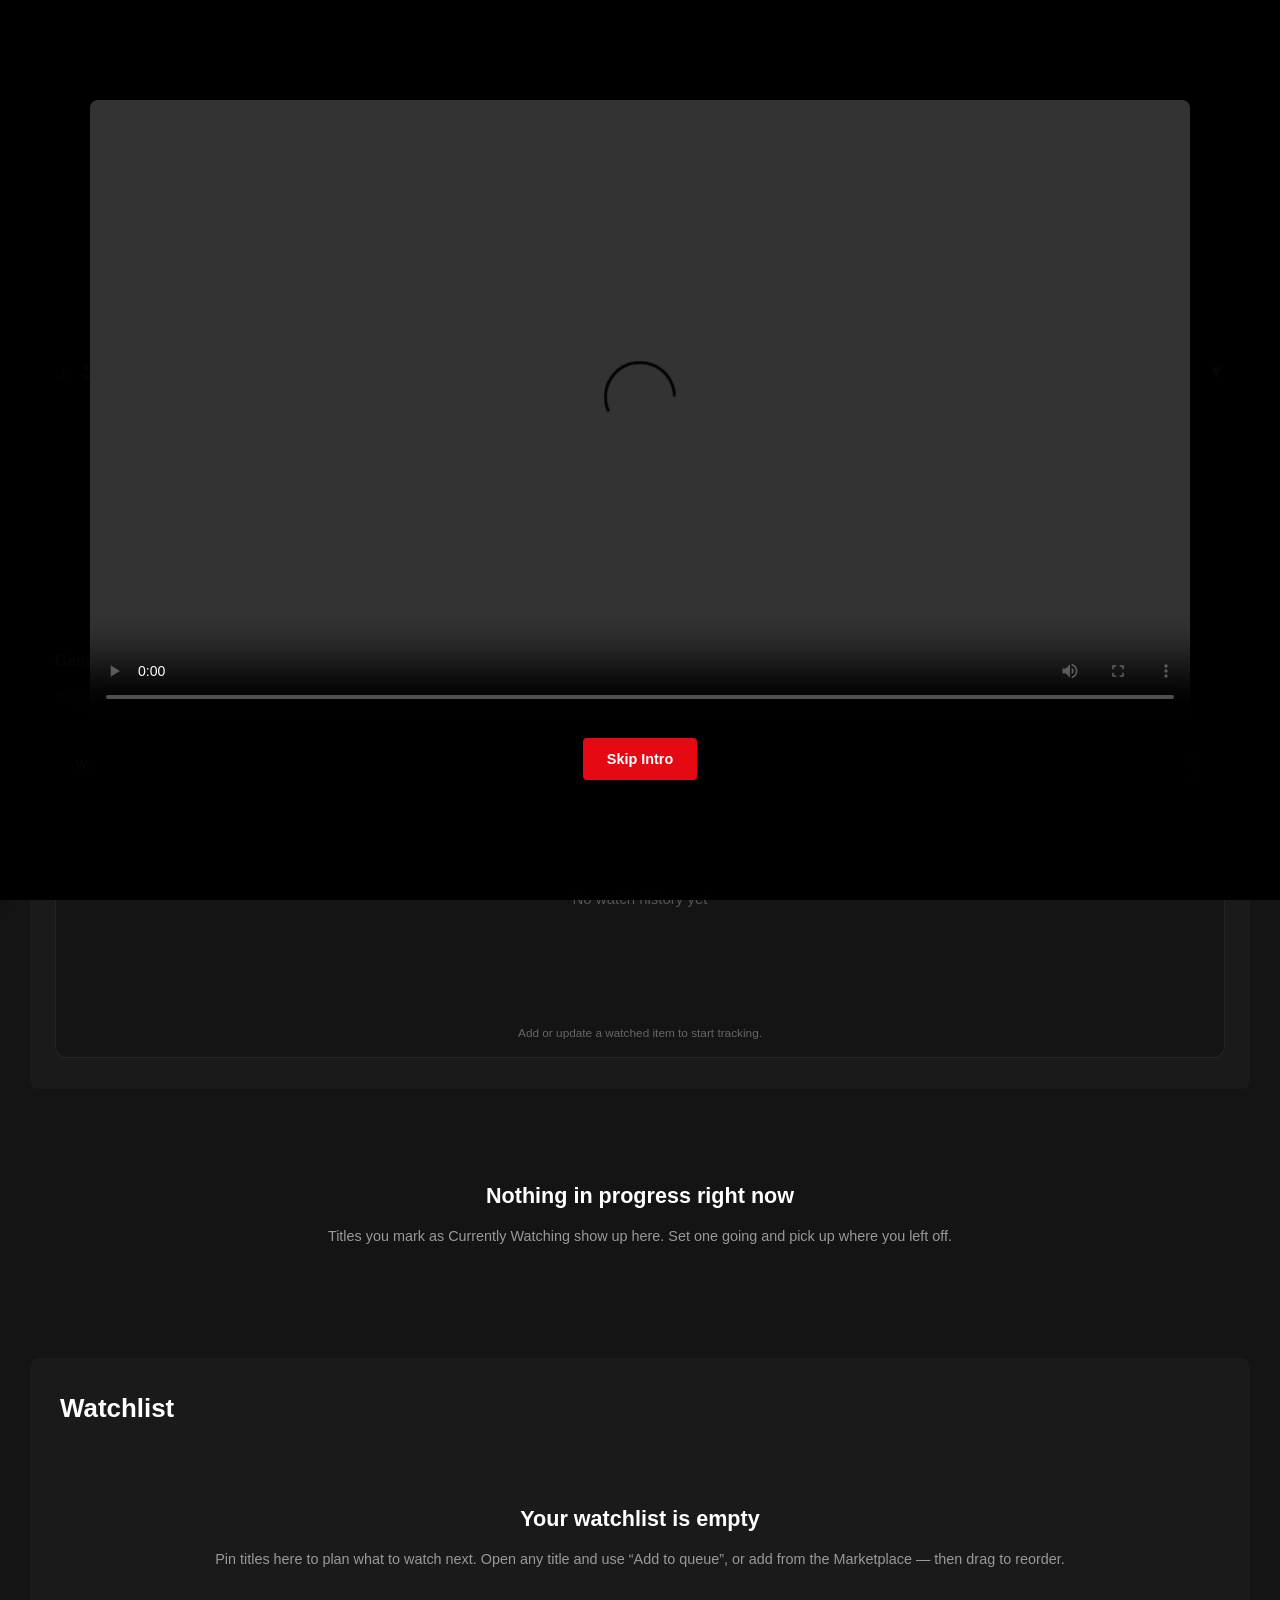
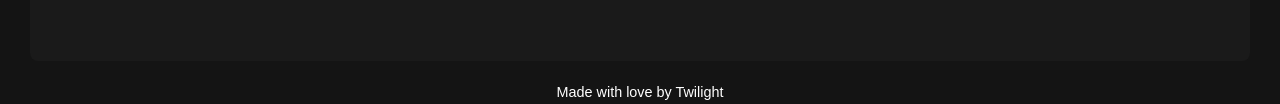
==== commit 8768268b: "Add files via upload" ====
--- a/index.html
+++ b/index.html
@@ -102,6 +102,32 @@
                         <div class="color-picker-label">
                             <span class="color-picker-label-text">Completed Badge</span>
                             <span class="color-picker-value" id="completedColorValue">#27ae60</span>
+                        </div>
+                    </div>
+                </div>
+                <div class="gradient-text-controls" style="margin-top:12px;padding-top:12px;border-top:1px solid rgba(255,255,255,0.08);">
+                    <label class="toggle-row" style="display:flex;align-items:center;justify-content:space-between;cursor:pointer;gap:10px;">
+                        <span style="display:flex;align-items:center;gap:6px;"><svg style="width:15px;height:15px;flex-shrink:0;" viewBox="0 0 24 24" fill="none" stroke="currentColor" stroke-width="2" stroke-linecap="round" stroke-linejoin="round"><path d="M4 7V4h16v3"/><path d="M9 20h6"/><path d="M12 4v16"/></svg> Gradient text</span>
+                        <input type="checkbox" id="gradientTextToggle">
+                    </label>
+                    <div class="gradient-color-controls" id="gradientColorControls" style="display:none;margin-top:10px;">
+                        <div class="color-picker-wrapper">
+                            <div class="color-picker-circle" id="gradientStartCircle" style="--picker-color: #e50914;">
+                                <input type="color" id="gradientStartColor" class="color-picker-input" value="#e50914">
+                            </div>
+                            <div class="color-picker-label">
+                                <span class="color-picker-label-text">Gradient Start</span>
+                                <span class="color-picker-value" id="gradientStartValue">#e50914</span>
+                            </div>
+                        </div>
+                        <div class="color-picker-wrapper">
+                            <div class="color-picker-circle" id="gradientEndCircle" style="--picker-color: #f5c518;">
+                                <input type="color" id="gradientEndColor" class="color-picker-input" value="#f5c518">
+                            </div>
+                            <div class="color-picker-label">
+                                <span class="color-picker-label-text">Gradient End</span>
+                                <span class="color-picker-value" id="gradientEndValue">#f5c518</span>
+                            </div>
                         </div>
                     </div>
                 </div>
@@ -248,11 +274,11 @@
                     <div class="filter-section">
                         <div class="filter-section-title"><svg style="width:13px;height:13px;vertical-align:-2px;margin-right:4px;" viewBox="0 0 24 24" fill="none" stroke="currentColor" stroke-width="2" stroke-linecap="round" stroke-linejoin="round"><path d="M4 15s1-1 4-1 5 2 8 2 4-1 4-1V3s-1 1-4 1-5-2-8-2-4 1-4 1z"/><line x1="4" y1="22" x2="4" y2="15"/></svg>Filter by Category</div>
                         <div class="filter-option active" data-category="all">
-                            <span><svg style="width:13px;height:13px;vertical-align:-2px;margin-right:5px;" viewBox="0 0 24 24" fill="none" stroke="currentColor" stroke-width="2"><circle cx="12" cy="12" r="9"/></svg>All Categories</span>
+                            <span><svg style="width:13px;height:13px;vertical-align:-2px;margin-right:5px;" viewBox="0 0 24 24" fill="none" stroke="currentColor" stroke-width="2" stroke-linecap="round" stroke-linejoin="round"><circle cx="12" cy="12" r="10"/><line x1="2" y1="12" x2="22" y2="12"/><path d="M12 2a15.3 15.3 0 0 1 4 10 15.3 15.3 0 0 1-4 10 15.3 15.3 0 0 1-4-10 15.3 15.3 0 0 1 4-10z"/></svg>All Categories</span>
                             <span class="filter-option-check">✓</span>
                         </div>
                         <div class="filter-option" data-category="watching">
-                            <span><svg style="width:13px;height:13px;vertical-align:-2px;margin-right:5px;" viewBox="0 0 24 24" fill="none" stroke="currentColor" stroke-width="2"><circle cx="12" cy="12" r="9"/></svg>Currently Watching</span>
+                            <span><svg style="width:13px;height:13px;vertical-align:-2px;margin-right:5px;" viewBox="0 0 24 24" fill="none" stroke="currentColor" stroke-width="2" stroke-linecap="round" stroke-linejoin="round"><polygon points="5 3 19 12 5 21 5 3"/></svg>Currently Watching</span>
                             <span class="filter-option-check">✓</span>
                         </div>
                         <div class="filter-option" data-category="want">
@@ -334,7 +360,10 @@
         <div class="series-list" id="seriesList"></div>
 
         <div class="priority-section">
-            <h2>Watchlist</h2>
+            <div class="watchlist-head">
+                <h2>Watchlist <span class="watchlist-count" id="watchlistCount"></span></h2>
+                <button class="btn btn-small btn-secondary" id="clearWatchlistBtn" style="display:none;">Clear all</button>
+            </div>
             <div id="priorityList"></div>
         </div>
     </div>
@@ -597,7 +626,7 @@
                     </select>
                 </div>
                 <div class="form-group">
-                    <label for="seriesStatus">Status</label>
+                    <label for="seriesStatus">Add to / Status</label>
                     <select id="seriesStatus" class="form-control auto-save-field" required data-field="status">
                         <option value="watching">Currently Watching</option>
                         <option value="want">Want to Watch</option>
@@ -653,6 +682,17 @@
                 <div class="form-group">
                     <label for="seriesImdb">IMDB Rating</label>
                     <input type="text" id="seriesImdb" class="form-control auto-save-field" placeholder="e.g., 8.5" data-field="imdbRating">
+                </div>
+                <div class="form-group">
+                    <label for="seriesAge">Age Rating</label>
+                    <select id="seriesAge" class="form-control auto-save-field" data-field="age">
+                        <option value="">Not set</option>
+                        <option value="0">All ages (0+)</option>
+                        <option value="6">6+</option>
+                        <option value="12">12+</option>
+                        <option value="16">16+</option>
+                        <option value="18">18+</option>
+                    </select>
                 </div>
                 <div class="form-group">
                     <label for="seriesLanguage">Language</label>
--- a/styles.css
+++ b/styles.css
@@ -1718,23 +1718,25 @@
             background-color: var(--secondary-color, #e50914);
         }
 
-        .series-item.compact .series-thumbnail {
-            width: 100px;
-            height: 150px;
-        }
-
-        .series-item.compact .series-title {
-            font-size: 1.2rem;
-        }
-
-        .series-item.large .series-thumbnail {
-            width: 200px;
-            height: 300px;
-        }
-
-        .series-item.large .series-title {
-            font-size: 1.8rem;
-        }
+        /* ── Compact: shrink the whole content box so more items fit ── */
+        .series-item.compact { margin-bottom: 8px; }
+        .series-item.compact .series-header { padding: 10px; padding-right: 40px; gap: 12px; }
+        .series-item.compact .series-thumbnail { width: 70px; height: 105px; }
+        .series-item.compact .series-title { font-size: 1.05rem; margin-bottom: 4px; }
+        .series-item.compact .series-title-row { margin-bottom: 6px; }
+        .series-item.compact .series-stats { gap: 8px; }
+        .series-item.compact .stat-item { padding: 4px 8px; }
+        .series-item.compact .stat-label { font-size: 0.62rem; }
+        .series-item.compact .stat-value { font-size: 0.78rem; }
+        .series-item.compact .series-actions-row,
+        .series-item.compact .series-dates { font-size: 0.78rem; }
+
+        /* ── Large: enlarge the whole content box ── */
+        .series-item.large .series-header { padding: 26px; padding-right: 56px; gap: 26px; }
+        .series-item.large .series-thumbnail { width: 200px; height: 300px; }
+        .series-item.large .series-title { font-size: 1.9rem; }
+        .series-item.large .stat-label { font-size: 0.82rem; }
+        .series-item.large .stat-value { font-size: 1.05rem; }
 
         /* Hamburger Menu Styles */
         .hamburger-menu {
@@ -3409,6 +3411,15 @@
         body.light-theme .streaming-chip.selected {
             background: rgba(229,9,20,0.15);
             border-color: var(--secondary-color, #e50914);
+        }
+        body.custom-theme .streaming-multi-select {
+            background: var(--surface-color, rgba(255,255,255,0.06));
+            border-color: var(--border-color, rgba(255,255,255,0.2));
+        }
+        body.custom-theme .streaming-chip {
+            background: rgba(128,128,128,0.14);
+            border-color: var(--border-color, rgba(255,255,255,0.25));
+            color: inherit;
         }
 
         /* ── Reworked User Select Modal ───────────────── */
@@ -3771,3 +3782,34 @@
             .api-usage-grid { justify-content: center; }
             .api-usage-stats { justify-content: center; }
         }
+
+        /* ── Gradient text (optional, public pages) ───────────────── */
+        body.gradient-text h1,
+        body.gradient-text h2,
+        body.gradient-text .series-title,
+        body.gradient-text .stat-card-value,
+        body.gradient-text .sidebar-section-title,
+        body.gradient-text .app-title,
+        body.gradient-text .page-title {
+            background: linear-gradient(92deg, var(--grad-start, #e50914), var(--grad-end, #f5c518));
+            -webkit-background-clip: text;
+            background-clip: text;
+            -webkit-text-fill-color: transparent;
+            color: transparent;
+        }
+
+        /* ── Watchlist header & rank ──────────────────────────────── */
+        .watchlist-head {
+            display: flex; align-items: center; justify-content: space-between;
+            gap: 12px; margin-bottom: 12px;
+        }
+        .watchlist-head h2 { margin: 0; }
+        .watchlist-count { color: #888; font-weight: 600; font-size: 0.85em; }
+        .queue-rank {
+            flex-shrink: 0; width: 22px; height: 22px; border-radius: 50%;
+            display: grid; place-items: center; font-size: 0.72rem; font-weight: 700;
+            background: rgba(255,255,255,0.08); color: #bbb;
+        }
+        body.light-theme .queue-rank { background: rgba(0,0,0,0.06); color: #555; }
+        .priority-item { transition: background-color .15s, transform .15s; }
+        .priority-item:hover { transform: translateX(2px); }
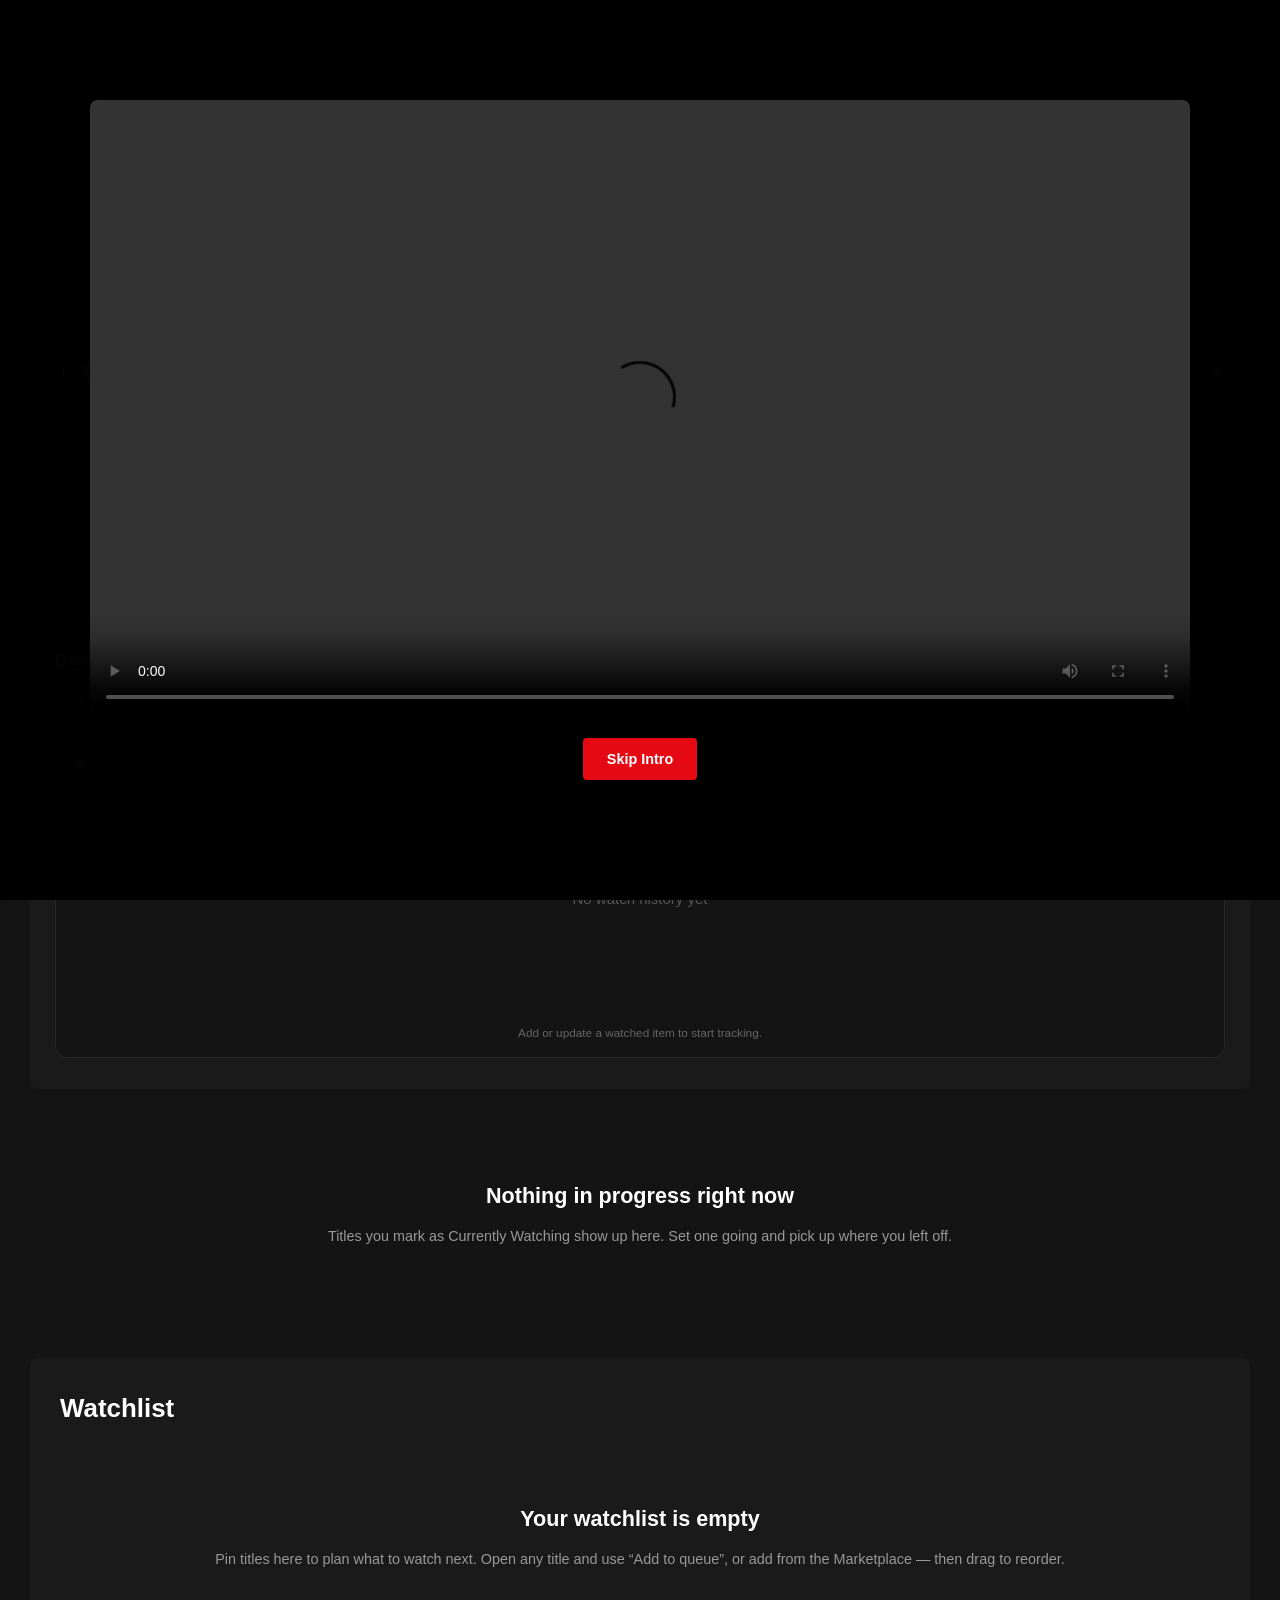
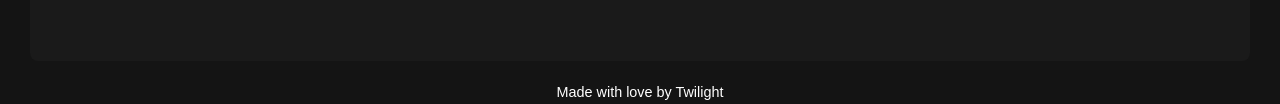
==== commit a396b466: "Add home page quick-add button and title autocomplete with auto-fill - Floating + button on the home" ====
--- a/index.html
+++ b/index.html
@@ -202,7 +202,12 @@
                 </div>
             </div>
         </header>
-        
+
+        <!-- Floating Add Button (home page quick add) -->
+        <button class="home-add-fab" id="homeAddFab" aria-label="Add movie or series" title="Add Movie / Series">
+            <svg viewBox="0 0 24 24" fill="none" stroke="currentColor" stroke-width="2.5" stroke-linecap="round" stroke-linejoin="round" aria-hidden="true"><line x1="12" y1="5" x2="12" y2="19"/><line x1="5" y1="12" x2="19" y2="12"/></svg>
+        </button>
+
         <div class="search-filter-bar">
             <div class="search-bar">
                 <span class="search-icon"><svg style="width:16px;height:16px;vertical-align:-3px;flex-shrink:0;margin-right:6px;" viewBox="0 0 24 24" fill="none" stroke="currentColor" stroke-width="2" stroke-linecap="round" stroke-linejoin="round" aria-hidden="true"><circle cx="11" cy="11" r="8"/><line x1="21" y1="21" x2="16.65" y2="16.65"/></svg></span>
@@ -606,9 +611,10 @@
         <div class="modal">
             <h2 id="modalTitle">Add New Series</h2>
             <form id="seriesForm">
-                <div class="form-group">
+                <div class="form-group" style="position: relative;">
                     <label for="seriesTitle">Title</label>
-                    <input type="text" id="seriesTitle" class="form-control auto-save-field" required data-field="title">
+                    <input type="text" id="seriesTitle" class="form-control auto-save-field" required data-field="title" autocomplete="off">
+                    <div class="title-suggestions" id="titleSuggestions" style="display:none;"></div>
                 </div>
                 <div class="form-group">
                     <label for="seriesImage">Cover URL</label>
--- a/styles.css
+++ b/styles.css
@@ -280,13 +280,20 @@
         }
 
         /* Show the toggle only when inline (not scrolled) */
-        .sticky-top-bar:not(.scrolled) .topbar-collapse-toggle {
+        .sticky-top-bar:not(.scrolled) .topbar-collapse-toggle,
+        .sticky-top-bar.scrolled .topbar-collapse-toggle {
             display: flex;
         }
 
         /* When collapsed at top: hide search + filters, keep header only */
         .sticky-top-bar.topbar-collapsed:not(.scrolled) .search-filter-bar,
         .sticky-top-bar.topbar-collapsed:not(.scrolled) .filter-controls {
+            display: none;
+        }
+
+        /* When scrolled AND collapsed via the toggle: hide the whole search/filter row */
+        .sticky-top-bar.scrolled.topbar-collapsed .search-filter-bar,
+        .sticky-top-bar.scrolled.topbar-collapsed .filter-controls {
             display: none;
         }
 
@@ -3813,3 +3820,101 @@
         body.light-theme .queue-rank { background: rgba(0,0,0,0.06); color: #555; }
         .priority-item { transition: background-color .15s, transform .15s; }
         .priority-item:hover { transform: translateX(2px); }
+
+        /* ── Home page floating add button (FAB) ──────────────────── */
+        .home-add-fab {
+            position: fixed;
+            bottom: 28px;
+            right: 28px;
+            width: 60px;
+            height: 60px;
+            border-radius: 50%;
+            border: none;
+            background: var(--secondary-color, #e50914);
+            color: #fff;
+            display: grid;
+            place-items: center;
+            cursor: pointer;
+            z-index: 900;
+            box-shadow: 0 4px 18px rgba(0, 0, 0, 0.45);
+            transition: transform .18s ease, box-shadow .18s ease, filter .18s ease;
+        }
+        .home-add-fab svg { width: 26px; height: 26px; }
+        .home-add-fab:hover {
+            transform: scale(1.08);
+            filter: brightness(1.1);
+            box-shadow: 0 6px 24px rgba(0, 0, 0, 0.55);
+        }
+        .home-add-fab:active { transform: scale(0.95); }
+        @media (max-width: 600px) {
+            .home-add-fab { bottom: 18px; right: 18px; width: 54px; height: 54px; }
+        }
+
+        /* ── Title autocomplete suggestions ───────────────────────── */
+        .title-suggestions {
+            position: absolute;
+            top: 100%;
+            left: 0;
+            right: 0;
+            margin-top: 4px;
+            background: #1f1f1f;
+            border: 1px solid rgba(255, 255, 255, 0.12);
+            border-radius: 8px;
+            overflow: hidden;
+            z-index: 50;
+            max-height: 320px;
+            overflow-y: auto;
+            box-shadow: 0 8px 24px rgba(0, 0, 0, 0.5);
+        }
+        body.light-theme .title-suggestions {
+            background: #fff;
+            border-color: rgba(0, 0, 0, 0.12);
+            box-shadow: 0 8px 24px rgba(0, 0, 0, 0.18);
+        }
+        .title-suggestion {
+            display: flex;
+            align-items: center;
+            gap: 10px;
+            padding: 8px 10px;
+            cursor: pointer;
+        }
+        .title-suggestion:hover,
+        .title-suggestion.active {
+            background: rgba(255, 255, 255, 0.08);
+        }
+        body.light-theme .title-suggestion:hover,
+        body.light-theme .title-suggestion.active {
+            background: rgba(0, 0, 0, 0.06);
+        }
+        .title-suggestion img {
+            width: 34px;
+            height: 48px;
+            object-fit: cover;
+            border-radius: 4px;
+            flex-shrink: 0;
+            background: rgba(255, 255, 255, 0.05);
+        }
+        .title-suggestion-info { min-width: 0; }
+        .title-suggestion-title {
+            font-weight: 600;
+            font-size: 0.92rem;
+            white-space: nowrap;
+            overflow: hidden;
+            text-overflow: ellipsis;
+        }
+        .title-suggestion-meta {
+            font-size: 0.78rem;
+            color: #999;
+            margin-top: 2px;
+        }
+        .title-suggestion-fill {
+            margin-left: auto;
+            flex-shrink: 0;
+            font-size: 0.72rem;
+            font-weight: 700;
+            color: var(--secondary-color, #e50914);
+            border: 1px solid var(--secondary-color, #e50914);
+            border-radius: 20px;
+            padding: 3px 9px;
+            white-space: nowrap;
+        }
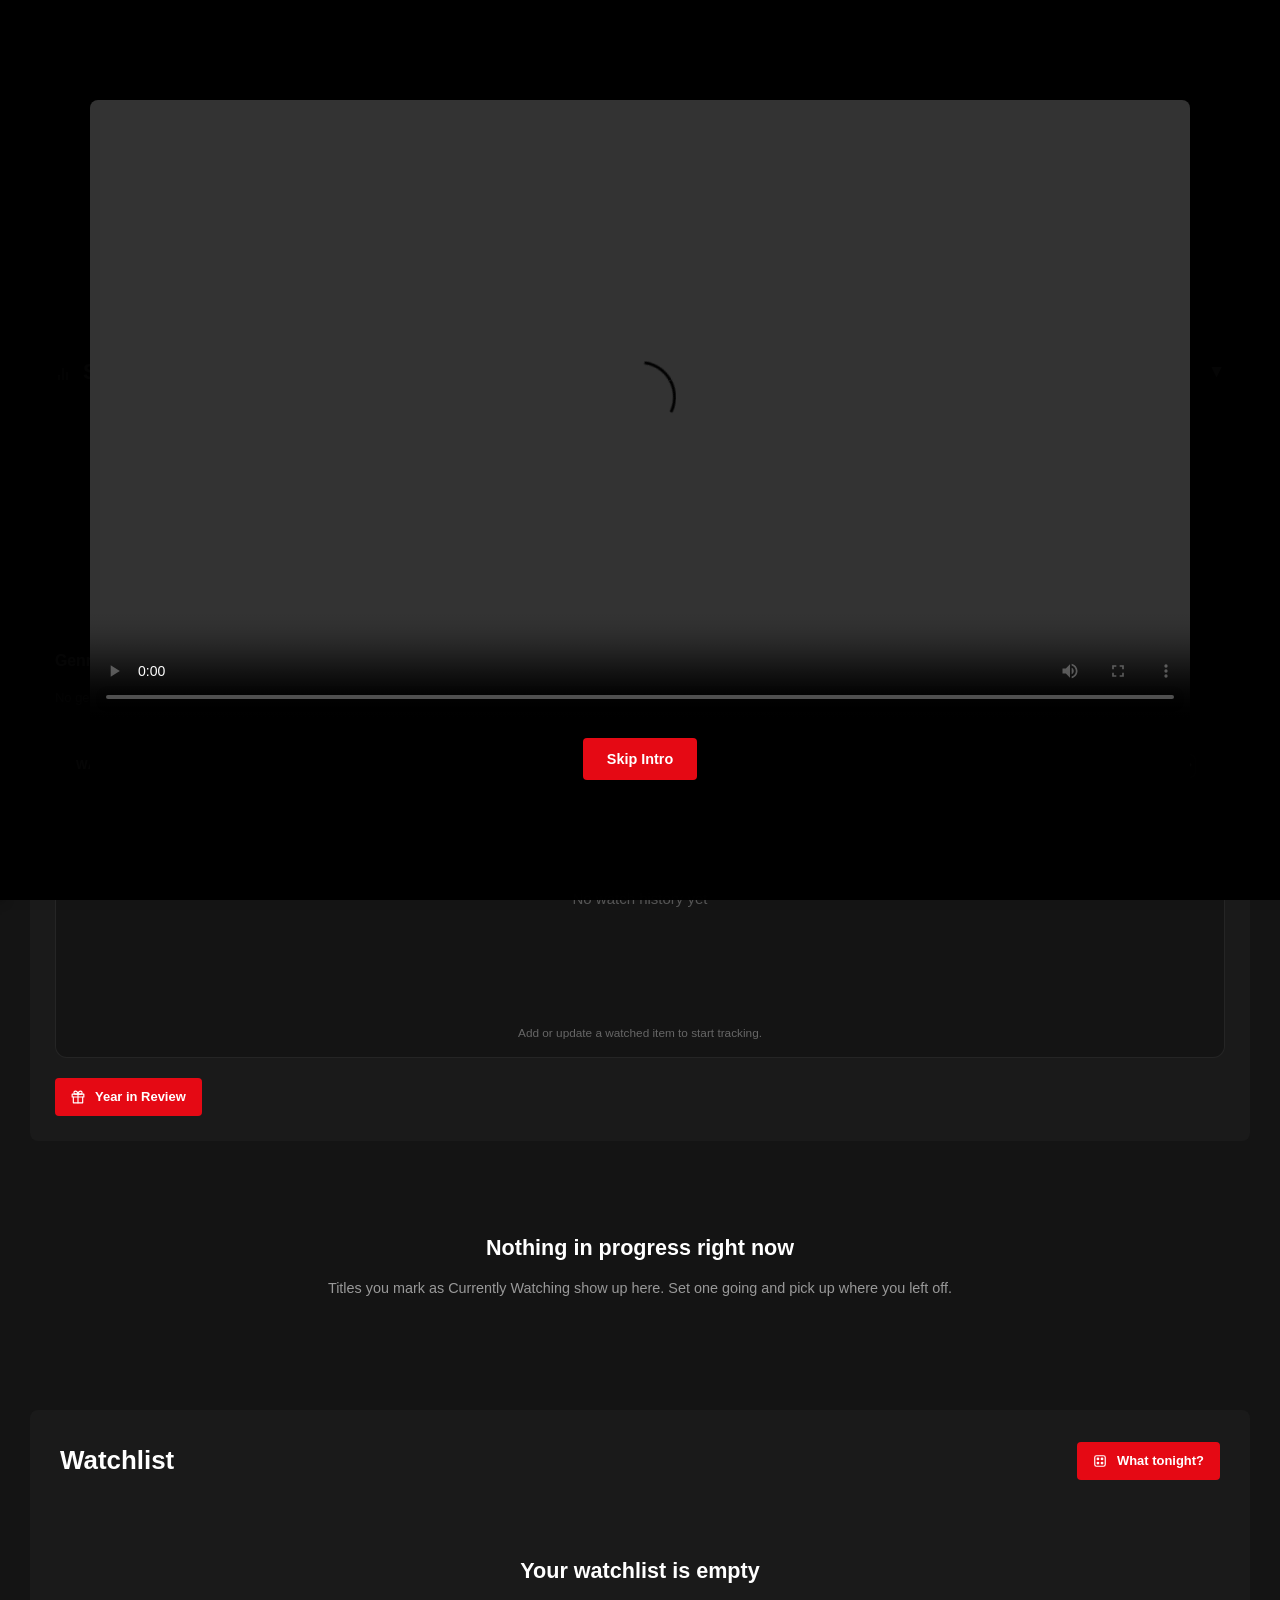
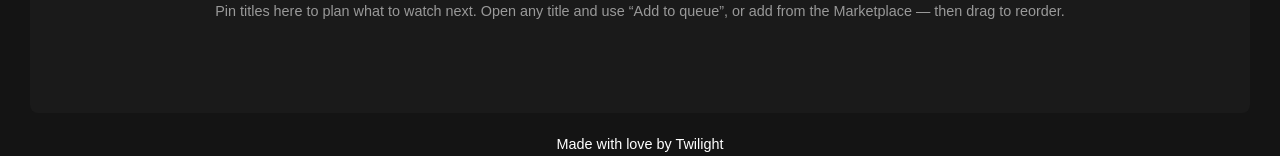
==== commit 402a7f3c: "Add quick +1 button, TVMaze fallback, PWA, tonight picker and Year in Review - Round +1 button on Cu" ====
--- a/index.html
+++ b/index.html
@@ -4,6 +4,9 @@
     <meta charset="UTF-8">
     <meta name="viewport" content="width=device-width, initial-scale=1.0, maximum-scale=5.0, user-scalable=yes">
    <link rel="icon" type="image/png" sizes="192x192" href="favicon.png">
+    <link rel="manifest" href="manifest.json">
+    <meta name="theme-color" content="#141414">
+    <link rel="apple-touch-icon" href="icon-192.png">
     <title>Series & Movie Tracker</title>
     <link rel="stylesheet" href="styles.css">
 
@@ -343,6 +346,21 @@
                     </div>
                     <div class="watch-timeline-details" id="watchTimelineDetails">Hover a point to inspect — click to pin.</div>
                 </div>
+                <button class="btn btn-small" id="yearReviewBtn" style="margin-top: 14px;"><svg style="width:14px;height:14px;vertical-align:-2px;margin-right:5px;" viewBox="0 0 24 24" fill="none" stroke="currentColor" stroke-width="2" stroke-linecap="round" stroke-linejoin="round" aria-hidden="true"><polyline points="20 12 20 22 4 22 4 12"/><rect x="2" y="7" width="20" height="5"/><line x1="12" y1="22" x2="12" y2="7"/><path d="M12 7H7.5a2.5 2.5 0 0 1 0-5C11 2 12 7 12 7z"/><path d="M12 7h4.5a2.5 2.5 0 0 0 0-5C13 2 12 7 12 7z"/></svg>Year in Review</button>
+            </div>
+        </div>
+
+        <!-- Year in Review modal -->
+        <div class="overlay" id="yearReviewModal">
+            <div class="modal" style="max-width: 560px;">
+                <div style="display:flex; justify-content:space-between; align-items:center; gap:10px; margin-bottom: 6px;">
+                    <h2 style="margin:0;">Your Year in Review</h2>
+                    <select id="yearReviewYear" class="form-control" style="width:auto; padding:6px 10px;"></select>
+                </div>
+                <div id="yearReviewBody"></div>
+                <div class="modal-actions">
+                    <button type="button" class="btn btn-secondary" id="yearReviewCloseBtn">Close</button>
+                </div>
             </div>
         </div>
 
@@ -367,7 +385,10 @@
         <div class="priority-section">
             <div class="watchlist-head">
                 <h2>Watchlist <span class="watchlist-count" id="watchlistCount"></span></h2>
-                <button class="btn btn-small btn-secondary" id="clearWatchlistBtn" style="display:none;">Clear all</button>
+                <div style="display:flex; gap:8px; align-items:center;">
+                    <button class="btn btn-small" id="tonightPickerBtn"><svg style="width:14px;height:14px;vertical-align:-2px;margin-right:5px;" viewBox="0 0 24 24" fill="none" stroke="currentColor" stroke-width="2" stroke-linecap="round" stroke-linejoin="round" aria-hidden="true"><rect x="3" y="3" width="18" height="18" rx="3"/><circle cx="8.5" cy="8.5" r="1.4" fill="currentColor"/><circle cx="15.5" cy="8.5" r="1.4" fill="currentColor"/><circle cx="8.5" cy="15.5" r="1.4" fill="currentColor"/><circle cx="15.5" cy="15.5" r="1.4" fill="currentColor"/></svg>What tonight?</button>
+                    <button class="btn btn-small btn-secondary" id="clearWatchlistBtn" style="display:none;">Clear all</button>
+                </div>
             </div>
             <div id="priorityList"></div>
         </div>
@@ -455,6 +476,41 @@
                 <div style="text-align: center; margin-top: 10px;">
                     <button type="button" class="btn btn-secondary" onclick="closeImportOptionsModal()">Cancel</button>
                 </div>
+            </div>
+        </div>
+    </div>
+
+    <!-- "What to watch tonight?" random picker -->
+    <div class="overlay" id="tonightPickerModal">
+        <div class="modal" style="max-width: 460px;">
+            <h2 style="display:flex;align-items:center;gap:8px;"><svg style="width:22px;height:22px;flex-shrink:0;" viewBox="0 0 24 24" fill="none" stroke="currentColor" stroke-width="2" stroke-linecap="round" stroke-linejoin="round" aria-hidden="true"><rect x="3" y="3" width="18" height="18" rx="3"/><circle cx="8.5" cy="8.5" r="1.4" fill="currentColor"/><circle cx="15.5" cy="8.5" r="1.4" fill="currentColor"/><circle cx="8.5" cy="15.5" r="1.4" fill="currentColor"/><circle cx="15.5" cy="15.5" r="1.4" fill="currentColor"/></svg>What to watch tonight?</h2>
+            <div class="form-group">
+                <label for="tonightSource">Pick from</label>
+                <select id="tonightSource" class="form-control">
+                    <option value="want">Want to Watch</option>
+                    <option value="unfinished">Anything unfinished</option>
+                </select>
+            </div>
+            <div class="form-group">
+                <label for="tonightGenre">Genre</label>
+                <select id="tonightGenre" class="form-control">
+                    <option value="">Any genre</option>
+                </select>
+            </div>
+            <div class="form-group">
+                <label for="tonightMaxTime">Time for…</label>
+                <select id="tonightMaxTime" class="form-control">
+                    <option value="">Anything</option>
+                    <option value="30">A quick one (≤ 30 min)</option>
+                    <option value="60">About an hour (≤ 60 min)</option>
+                    <option value="120">A movie night (≤ 2 h)</option>
+                    <option value="180">An epic (≤ 3 h)</option>
+                </select>
+            </div>
+            <div id="tonightResult" style="display:none;"></div>
+            <div class="modal-actions">
+                <button type="button" class="btn btn-secondary" id="tonightCloseBtn">Close</button>
+                <button type="button" class="btn" id="tonightSpinBtn">Surprise me</button>
             </div>
         </div>
     </div>
@@ -838,6 +894,13 @@
     </div>
 
     <script src="app.js"></script>
+    <script>
+        if ('serviceWorker' in navigator) {
+            window.addEventListener('load', () => {
+                navigator.serviceWorker.register('sw.js').catch(() => {});
+            });
+        }
+    </script>
 </body>
 
 </html>
--- a/styles.css
+++ b/styles.css
@@ -3918,3 +3918,152 @@
             padding: 3px 9px;
             white-space: nowrap;
         }
+
+        /* ── Quick "+1 episode" button on cards ───────────────────── */
+        .quick-ep-btn {
+            width: 38px;
+            height: 38px;
+            border-radius: 50%;
+            border: none;
+            background: var(--watching-color, var(--secondary-color, #e50914));
+            color: #fff;
+            font-size: 0.85rem;
+            font-weight: 800;
+            cursor: pointer;
+            display: grid;
+            place-items: center;
+            flex-shrink: 0;
+            box-shadow: 0 2px 10px rgba(0, 0, 0, 0.35);
+            transition: transform .15s ease, filter .15s ease;
+        }
+        .quick-ep-btn:hover { transform: scale(1.12); filter: brightness(1.15); }
+        .quick-ep-btn:active { transform: scale(0.92); }
+
+        /* ── Tonight picker result card ───────────────────────────── */
+        .tonight-pick-card {
+            display: flex;
+            gap: 14px;
+            align-items: flex-start;
+            background: rgba(255, 255, 255, 0.05);
+            border: 1px solid rgba(255, 255, 255, 0.1);
+            border-radius: 10px;
+            padding: 12px;
+            margin: 6px 0 14px;
+            animation: tonightPop .25s ease;
+        }
+        body.light-theme .tonight-pick-card {
+            background: rgba(0, 0, 0, 0.04);
+            border-color: rgba(0, 0, 0, 0.1);
+        }
+        @keyframes tonightPop {
+            from { transform: scale(0.94); opacity: 0; }
+            to { transform: scale(1); opacity: 1; }
+        }
+        .tonight-pick-card img {
+            width: 72px;
+            height: 104px;
+            object-fit: cover;
+            border-radius: 6px;
+            flex-shrink: 0;
+        }
+        .tonight-pick-title {
+            font-weight: 700;
+            font-size: 1.05rem;
+        }
+        .tonight-pick-meta {
+            color: #999;
+            font-size: 0.85rem;
+            margin-top: 4px;
+            line-height: 1.5;
+        }
+
+        /* ── Year in Review ───────────────────────────────────────── */
+        .yr-grid {
+            display: grid;
+            grid-template-columns: repeat(auto-fit, minmax(90px, 1fr));
+            gap: 10px;
+            margin: 14px 0;
+        }
+        .yr-tile {
+            background: rgba(255, 255, 255, 0.05);
+            border: 1px solid rgba(255, 255, 255, 0.1);
+            border-radius: 10px;
+            padding: 12px 8px;
+            text-align: center;
+        }
+        body.light-theme .yr-tile {
+            background: rgba(0, 0, 0, 0.04);
+            border-color: rgba(0, 0, 0, 0.1);
+        }
+        .yr-tile-value {
+            font-size: 1.25rem;
+            font-weight: 800;
+            color: var(--secondary-color, #e50914);
+        }
+        .yr-tile-label {
+            font-size: 0.75rem;
+            color: #999;
+            margin-top: 4px;
+            text-transform: uppercase;
+            letter-spacing: 0.04em;
+        }
+        .yr-block { margin: 16px 0; }
+        .yr-block h3 { font-size: 0.95rem; margin-bottom: 10px; }
+        .yr-months {
+            display: flex;
+            align-items: flex-end;
+            gap: 6px;
+            height: 95px;
+        }
+        .yr-month {
+            flex: 1;
+            display: flex;
+            flex-direction: column;
+            align-items: center;
+            justify-content: flex-end;
+            gap: 4px;
+            min-width: 0;
+        }
+        .yr-month-bar {
+            width: 100%;
+            max-width: 26px;
+            border-radius: 4px 4px 0 0;
+            background: var(--secondary-color, #e50914);
+            transition: height .3s ease;
+        }
+        .yr-month-label {
+            font-size: 0.62rem;
+            color: #999;
+        }
+        .yr-row {
+            position: relative;
+            display: flex;
+            justify-content: space-between;
+            align-items: center;
+            padding: 6px 10px;
+            border-radius: 6px;
+            overflow: hidden;
+            margin-bottom: 6px;
+            background: rgba(255, 255, 255, 0.04);
+        }
+        body.light-theme .yr-row { background: rgba(0, 0, 0, 0.04); }
+        .yr-row-fill {
+            position: absolute;
+            inset: 0 auto 0 0;
+            background: color-mix(in srgb, var(--secondary-color, #e50914) 30%, transparent);
+            border-radius: 6px;
+        }
+        .yr-row-name, .yr-row-count { position: relative; z-index: 1; }
+        .yr-row-name {
+            white-space: nowrap;
+            overflow: hidden;
+            text-overflow: ellipsis;
+            font-size: 0.9rem;
+        }
+        .yr-row-count {
+            font-weight: 700;
+            font-size: 0.85rem;
+            color: #ccc;
+            margin-left: 10px;
+        }
+        body.light-theme .yr-row-count { color: #555; }
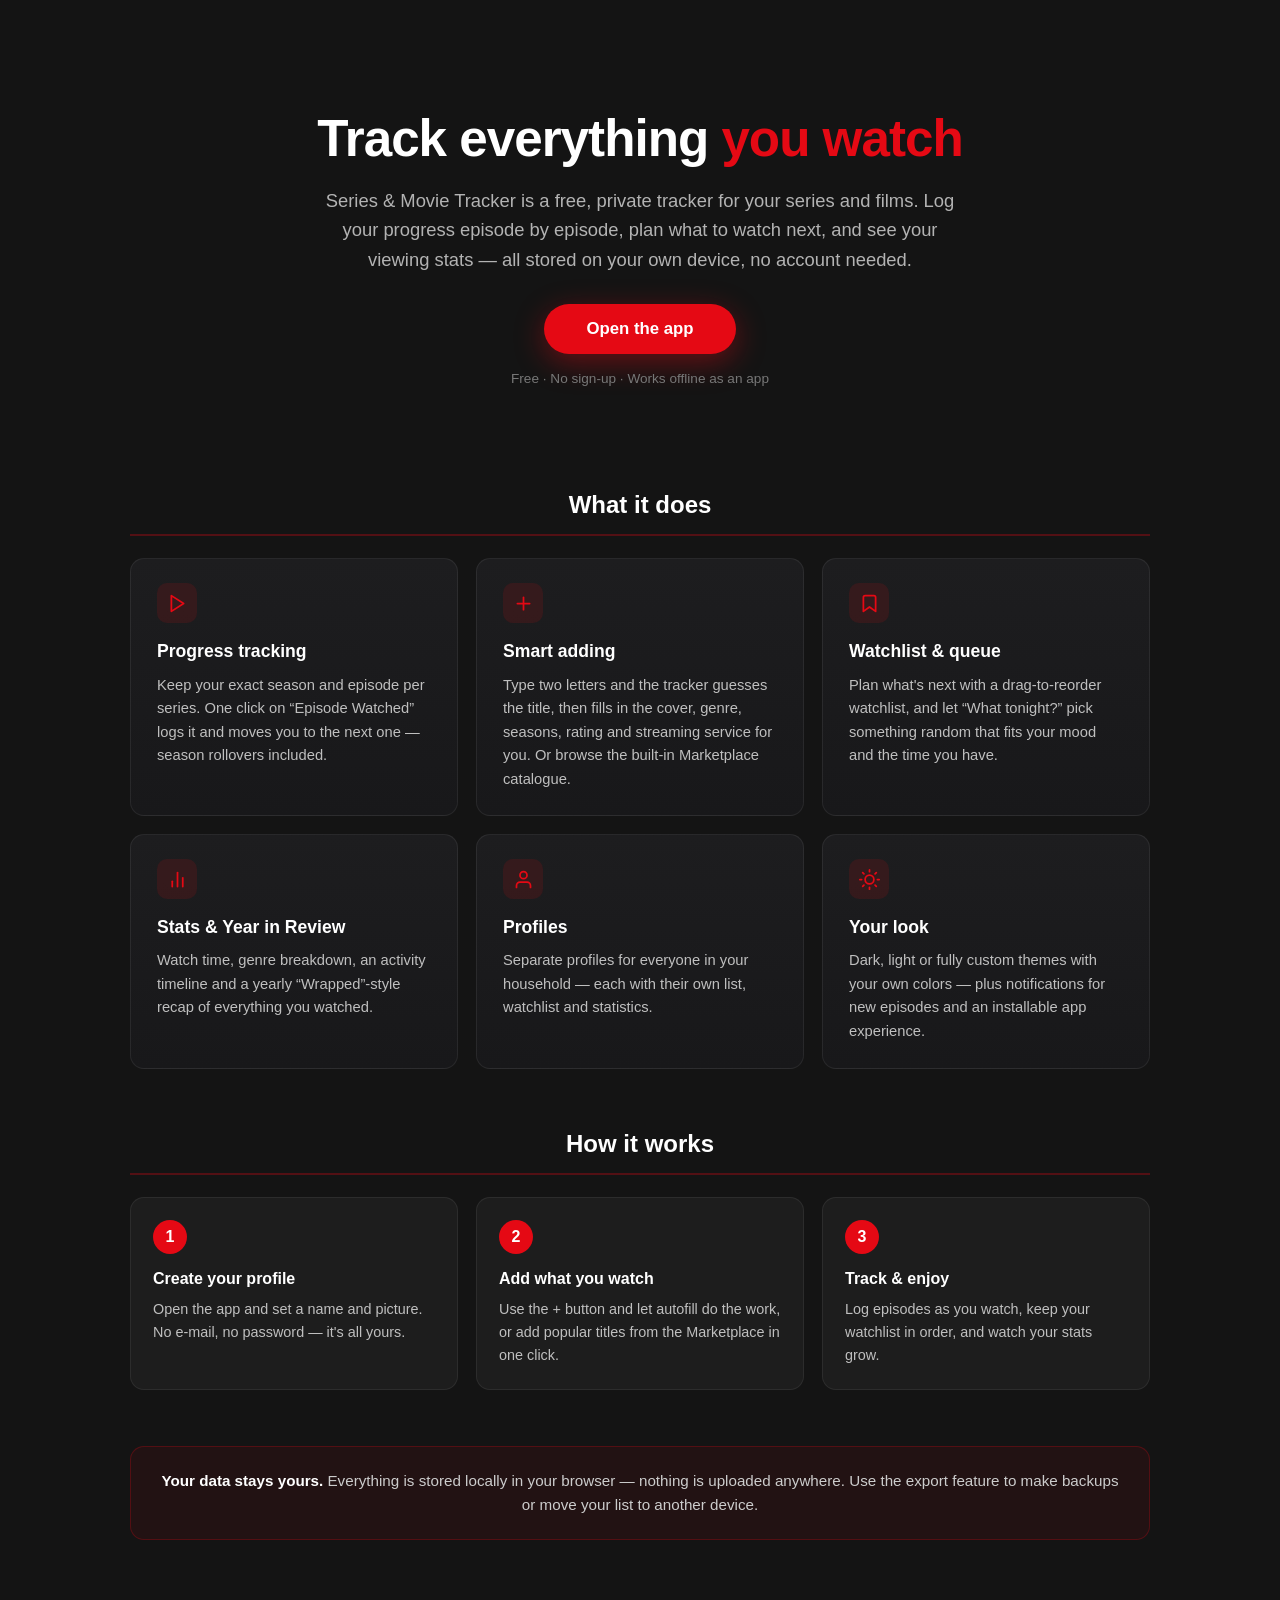
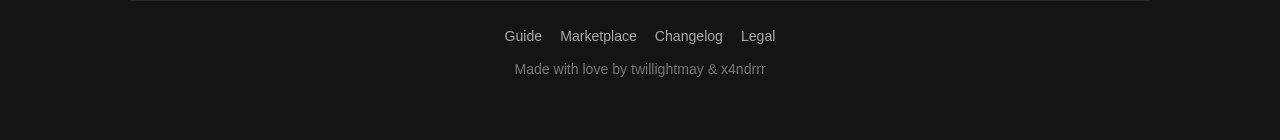
==== commit 603c8cc3: "v1.15: landing page, onboarding tour, hover action bar, marketplace rework and design fixes Tracker " ====
--- a/index.html
+++ b/index.html
@@ -1,906 +1,929 @@
-<!DOCTYPE html>
-<html lang="en">
-<head>
-    <meta charset="UTF-8">
-    <meta name="viewport" content="width=device-width, initial-scale=1.0, maximum-scale=5.0, user-scalable=yes">
-   <link rel="icon" type="image/png" sizes="192x192" href="favicon.png">
-    <link rel="manifest" href="manifest.json">
-    <meta name="theme-color" content="#141414">
-    <link rel="apple-touch-icon" href="icon-192.png">
-    <title>Series & Movie Tracker</title>
-    <link rel="stylesheet" href="styles.css">
-
-</head>
-<body>
-    <!-- JS Compatibility Shims: hidden elements that old JS code references -->
-    <select id="userSelectDropdown" style="display:none">
-        <option value="">-- Select a user --</option>
-    </select>
-    <div id="userSelectContainer" style="display:none"></div>
-
-    <!-- Sidebar Overlay -->
-    <div class="sidebar-overlay" id="sidebarOverlay"></div>
-
-    <!-- Sidebar -->
-    <div class="sidebar" id="sidebar">
-        <div class="sidebar-header">
-            <h2 class="sidebar-title">Menu</h2>
-            <button class="close-sidebar" id="closeSidebar" aria-label="Close menu">✕</button>
-        </div>
-        <div class="sidebar-content">
-            <!-- CONTENT -->
-            <div class="sidebar-section">
-                <div class="sidebar-section-title"><svg style="width:16px;height:16px;vertical-align:-3px;flex-shrink:0;margin-right:6px;" viewBox="0 0 24 24" fill="none" stroke="currentColor" stroke-width="2" stroke-linecap="round" stroke-linejoin="round" aria-hidden="true"><path d="M2 12l5-3v6l-5-3zm0 0h20M7 6h10a2 2 0 0 1 2 2v8a2 2 0 0 1-2 2H7a2 2 0 0 1-2-2V8a2 2 0 0 1 2-2z"/></svg>Content</div>
-                <button class="sidebar-add-content-btn" id="sidebarAddContentBtn"><svg style="width:16px;height:16px;vertical-align:-3px;flex-shrink:0;margin-right:6px;" viewBox="0 0 24 24" fill="none" stroke="currentColor" stroke-width="2" stroke-linecap="round" stroke-linejoin="round" aria-hidden="true"><line x1="12" y1="5" x2="12" y2="19"/><line x1="5" y1="12" x2="19" y2="12"/></svg> Add Content</button>
-                <a class="sidebar-marketplace-btn" href="marketplace.html"><svg style="width:16px;height:16px;vertical-align:-3px;flex-shrink:0;margin-right:6px;" viewBox="0 0 24 24" fill="none" stroke="currentColor" stroke-width="2" stroke-linecap="round" stroke-linejoin="round" aria-hidden="true"><path d="M3 9l1-5h16l1 5"/><path d="M4 9v10a1 1 0 0 0 1 1h14a1 1 0 0 0 1-1V9"/><path d="M9 22V12h6v10"/></svg> Marketplace</a>
-            </div>
-            <!-- PROFILES -->
-            <div class="sidebar-section">
-                <div class="sidebar-section-title"><svg style="width:16px;height:16px;vertical-align:-3px;flex-shrink:0;margin-right:6px;" viewBox="0 0 24 24" fill="none" stroke="currentColor" stroke-width="2" stroke-linecap="round" stroke-linejoin="round" aria-hidden="true"><path d="M20 21v-2a4 4 0 0 0-4-4H8a4 4 0 0 0-4 4v2"/><circle cx="12" cy="7" r="4"/></svg>Profile</div>
-                <div class="user-profile-display" id="currentUserDisplay">
-                    <img src="" alt="Profile" class="user-profile-picture" id="currentUserPicture" loading="lazy" decoding="async" onerror="this.onerror=null; this.src='https://upload.wikimedia.org/wikipedia/commons/8/89/Portrait_Placeholder.png';">
-                    <div class="user-profile-info">
-                        <div class="user-profile-name" id="currentUserName">Loading...</div>
-                        <div class="user-profile-stats" id="currentUserStats">0 items</div>
-                    </div>
-                </div>
-                <button class="change-user-btn" id="changeUserBtn"><svg style="width:16px;height:16px;vertical-align:-3px;flex-shrink:0;margin-right:6px;" viewBox="0 0 24 24" fill="none" stroke="currentColor" stroke-width="2" stroke-linecap="round" stroke-linejoin="round" aria-hidden="true"><path d="M17 21v-2a4 4 0 0 0-4-4H5a4 4 0 0 0-4 4v2"/><circle cx="9" cy="7" r="4"/><path d="M23 21v-2a4 4 0 0 0-3-3.87"/><path d="M16 3.13a4 4 0 0 1 0 7.75"/></svg> Change User</button>
-            </div>
-            <!-- THEME -->
-            <div class="sidebar-section">
-                <div class="sidebar-section-title"><svg style="width:16px;height:16px;vertical-align:-3px;flex-shrink:0;margin-right:6px;" viewBox="0 0 24 24" fill="none" stroke="currentColor" stroke-width="2" stroke-linecap="round" stroke-linejoin="round" aria-hidden="true"><circle cx="12" cy="12" r="10"/><path d="M12 8a4 4 0 1 0 0 8"/></svg>Themes</div>
-                <div class="theme-option active" data-theme="dark">
-                    <span><svg style="width:16px;height:16px;vertical-align:-3px;flex-shrink:0;margin-right:6px;" viewBox="0 0 24 24" fill="none" stroke="currentColor" stroke-width="2.2" stroke-linecap="round" stroke-linejoin="round" aria-hidden="true"><path d="M20 15.5A8.5 8.5 0 1 1 8.5 4 7 7 0 0 0 20 15.5z"/></svg> Dark</span>
-                    <span class="filter-option-check">✓</span>
-                </div>
-                <div class="theme-option" data-theme="light">
-                    <span><svg style="width:16px;height:16px;vertical-align:-3px;flex-shrink:0;margin-right:6px;" viewBox="0 0 24 24" fill="none" stroke="currentColor" stroke-width="2" stroke-linecap="round" stroke-linejoin="round" aria-hidden="true"><circle cx="12" cy="12" r="5"/><line x1="12" y1="1" x2="12" y2="3"/><line x1="12" y1="21" x2="12" y2="23"/><line x1="4.22" y1="4.22" x2="5.64" y2="5.64"/><line x1="18.36" y1="18.36" x2="19.78" y2="19.78"/><line x1="1" y1="12" x2="3" y2="12"/><line x1="21" y1="12" x2="23" y2="12"/><line x1="4.22" y1="19.78" x2="5.64" y2="18.36"/><line x1="18.36" y1="5.64" x2="19.78" y2="4.22"/></svg> Light</span>
-                    <span class="filter-option-check">✓</span>
-                </div>
-                <div class="theme-option" data-theme="custom">
-                    <span><svg style="width:16px;height:16px;vertical-align:-3px;flex-shrink:0;margin-right:6px;" viewBox="0 0 24 24" fill="none" stroke="currentColor" stroke-width="2" stroke-linecap="round" stroke-linejoin="round" aria-hidden="true"><path d="M12 3v18"/><path d="M3 12h18"/><path d="M5.5 5.5l13 13"/><path d="M18.5 5.5l-13 13"/></svg> Custom</span>
-                    <span class="filter-option-check">✓</span>
-                </div>
-                <div class="custom-theme-controls" id="customThemeControls">
-                    <div class="color-picker-wrapper">
-                        <div class="color-picker-circle" id="primaryColorCircle" style="--picker-color: #141414;">
-                            <input type="color" id="primaryColor" class="color-picker-input" value="#141414">
-                        </div>
-                        <div class="color-picker-label">
-                            <span class="color-picker-label-text">Primary Color (Background)</span>
-                            <span class="color-picker-value" id="primaryColorValue">#141414</span>
-                        </div>
-                    </div>
-                    <div class="color-picker-wrapper">
-                        <div class="color-picker-circle" id="secondaryColorCircle" style="--picker-color: #e50914;">
-                            <input type="color" id="secondaryColor" class="color-picker-input" value="#e50914">
-                        </div>
-                        <div class="color-picker-label">
-                            <span class="color-picker-label-text">Secondary Color (Accent)</span>
-                            <span class="color-picker-value" id="secondaryColorValue">#e50914</span>
-                        </div>
-                    </div>
-                    <div class="color-picker-wrapper">
-                        <div class="color-picker-circle" id="watchingColorCircle" style="--picker-color: #e50914;">
-                            <input type="color" id="watchingColor" class="color-picker-input" value="#e50914">
-                        </div>
-                        <div class="color-picker-label">
-                            <span class="color-picker-label-text">Currently Watching Badge</span>
-                            <span class="color-picker-value" id="watchingColorValue">#e50914</span>
-                        </div>
-                    </div>
-                    <div class="color-picker-wrapper">
-                        <div class="color-picker-circle" id="wantColorCircle" style="--picker-color: #0062ff;">
-                            <input type="color" id="wantColor" class="color-picker-input" value="#0062ff">
-                        </div>
-                        <div class="color-picker-label">
-                            <span class="color-picker-label-text">Want to Watch Badge</span>
-                            <span class="color-picker-value" id="wantColorValue">#0062ff</span>
-                        </div>
-                    </div>
-                    <div class="color-picker-wrapper">
-                        <div class="color-picker-circle" id="completedColorCircle" style="--picker-color: #27ae60;">
-                            <input type="color" id="completedColor" class="color-picker-input" value="#27ae60">
-                        </div>
-                        <div class="color-picker-label">
-                            <span class="color-picker-label-text">Completed Badge</span>
-                            <span class="color-picker-value" id="completedColorValue">#27ae60</span>
-                        </div>
-                    </div>
-                </div>
-                <div class="gradient-text-controls" style="margin-top:12px;padding-top:12px;border-top:1px solid rgba(255,255,255,0.08);">
-                    <label class="toggle-row" style="display:flex;align-items:center;justify-content:space-between;cursor:pointer;gap:10px;">
-                        <span style="display:flex;align-items:center;gap:6px;"><svg style="width:15px;height:15px;flex-shrink:0;" viewBox="0 0 24 24" fill="none" stroke="currentColor" stroke-width="2" stroke-linecap="round" stroke-linejoin="round"><path d="M4 7V4h16v3"/><path d="M9 20h6"/><path d="M12 4v16"/></svg> Gradient text</span>
-                        <input type="checkbox" id="gradientTextToggle">
-                    </label>
-                    <div class="gradient-color-controls" id="gradientColorControls" style="display:none;margin-top:10px;">
-                        <div class="color-picker-wrapper">
-                            <div class="color-picker-circle" id="gradientStartCircle" style="--picker-color: #e50914;">
-                                <input type="color" id="gradientStartColor" class="color-picker-input" value="#e50914">
-                            </div>
-                            <div class="color-picker-label">
-                                <span class="color-picker-label-text">Gradient Start</span>
-                                <span class="color-picker-value" id="gradientStartValue">#e50914</span>
-                            </div>
-                        </div>
-                        <div class="color-picker-wrapper">
-                            <div class="color-picker-circle" id="gradientEndCircle" style="--picker-color: #f5c518;">
-                                <input type="color" id="gradientEndColor" class="color-picker-input" value="#f5c518">
-                            </div>
-                            <div class="color-picker-label">
-                                <span class="color-picker-label-text">Gradient End</span>
-                                <span class="color-picker-value" id="gradientEndValue">#f5c518</span>
-                            </div>
-                        </div>
-                    </div>
-                </div>
-            </div>
-            <!-- SETTINGS -->
-            <div class="sidebar-section">
-                <div class="sidebar-section-title"><svg style="width:16px;height:16px;vertical-align:-3px;flex-shrink:0;margin-right:6px;" viewBox="0 0 24 24" fill="none" stroke="currentColor" stroke-width="2" stroke-linecap="round" stroke-linejoin="round" aria-hidden="true"><circle cx="12" cy="12" r="3"/><path d="M19.4 15a1.65 1.65 0 0 0 .33 1.82l.06.06a2 2 0 0 1-2.83 2.83l-.06-.06a1.65 1.65 0 0 0-1.82-.33 1.65 1.65 0 0 0-1 1.51V21a2 2 0 0 1-4 0v-.09A1.65 1.65 0 0 0 9 19.4a1.65 1.65 0 0 0-1.82.33l-.06.06a2 2 0 0 1-2.83-2.83l.06-.06A1.65 1.65 0 0 0 4.68 15a1.65 1.65 0 0 0-1.51-1H3a2 2 0 0 1 0-4h.09A1.65 1.65 0 0 0 4.6 9a1.65 1.65 0 0 0-.33-1.82l-.06-.06a2 2 0 0 1 2.83-2.83l.06.06A1.65 1.65 0 0 0 9 4.68a1.65 1.65 0 0 0 1-1.51V3a2 2 0 0 1 4 0v.09a1.65 1.65 0 0 0 1 1.51 1.65 1.65 0 0 0 1.82-.33l.06-.06a2 2 0 0 1 2.83 2.83l-.06.06A1.65 1.65 0 0 0 19.4 9a1.65 1.65 0 0 0 1.51 1H21a2 2 0 0 1 0 4h-.09a1.65 1.65 0 0 0-1.51 1z"/></svg>Settings</div>
-                <label class="sidebar-menu-item" style="justify-content: space-between;">
-                    <span><svg style="width:16px;height:16px;vertical-align:-3px;flex-shrink:0;margin-right:6px;" viewBox="0 0 24 24" fill="none" stroke="currentColor" stroke-width="2" stroke-linecap="round" stroke-linejoin="round" aria-hidden="true"><path d="M19 21H5a2 2 0 0 1-2-2V5a2 2 0 0 1 2-2h11l5 5v11a2 2 0 0 1-2 2z"/><polyline points="17 21 17 13 7 13 7 21"/><polyline points="7 3 7 8 15 8"/></svg> Auto Export</span>
-                    <input type="checkbox" id="settingAutoExport" style="cursor: pointer; flex-shrink:0; width:18px; height:18px; accent-color: var(--secondary-color, #e50914);">
-                </label>
-                <label class="sidebar-menu-item" style="justify-content: space-between;">
-                    <span><svg style="width:16px;height:16px;vertical-align:-3px;flex-shrink:0;margin-right:6px;" viewBox="0 0 24 24" fill="none" stroke="currentColor" stroke-width="2" stroke-linecap="round" stroke-linejoin="round" aria-hidden="true"><polygon points="5 3 19 12 5 21 5 3"/></svg> Show Intro</span>
-                    <input type="checkbox" id="settingShowIntro" style="cursor: pointer; flex-shrink:0; width:18px; height:18px; accent-color: var(--secondary-color, #e50914);">
-                </label>
-                <label class="sidebar-menu-item" style="justify-content: space-between;">
-                    <span><svg style="width:16px;height:16px;vertical-align:-3px;flex-shrink:0;margin-right:6px;" viewBox="0 0 24 24" fill="none" stroke="currentColor" stroke-width="2" stroke-linecap="round" stroke-linejoin="round" aria-hidden="true"><path d="M18 8A6 6 0 0 0 6 8c0 7-3 9-3 9h18s-3-2-3-9"/><path d="M13.73 21a2 2 0 0 1-3.46 0"/></svg> Notifications</span>
-                    <input type="checkbox" id="settingShowNotifications" style="cursor: pointer; flex-shrink:0; width:18px; height:18px; accent-color: var(--secondary-color, #e50914);">
-                </label>
-                <button class="sidebar-menu-item" id="openNotificationCalendarBtn" style="border:none; background:rgba(255,255,255,0.05); color:inherit; width:100%;"><svg style="width:16px;height:16px;vertical-align:-3px;flex-shrink:0;margin-right:6px;" viewBox="0 0 24 24" fill="none" stroke="currentColor" stroke-width="2" stroke-linecap="round" stroke-linejoin="round" aria-hidden="true"><rect x="3" y="4" width="18" height="18" rx="2" ry="2"/><line x1="16" y1="2" x2="16" y2="6"/><line x1="8" y1="2" x2="8" y2="6"/><line x1="3" y1="10" x2="21" y2="10"/></svg> Notification Calendar</button>
-                <div style="margin-top: 12px; padding-top: 12px; border-top: 1px solid rgba(255, 255, 255, 0.08);">
-                    <div style="font-size: 0.82rem; color: #aaa; margin-bottom: 6px; font-weight: 600;" class="auto-save-label">Auto Export Interval</div>
-                    <div style="font-size: 0.75rem; color: #666; margin-bottom: 8px; font-style: italic;" class="auto-save-info">Only works when on site</div>
-                    <select id="settingAutoSaveInterval" class="sidebar-menu-item" style="padding: 0 12px; height: 44px; background-color: rgba(255, 255, 255, 0.08); border: 1px solid rgba(255, 255, 255, 0.2); border-radius: 6px; color: inherit; cursor: pointer; margin-top: 0; font-size: 0.9rem; appearance: auto;">
-                        <option value="off">Off</option>
-                        <option value="1min">Every 1 minute</option>
-                        <option value="10min">Every 10 minutes</option>
-                        <option value="1h">Every 1 hour</option>
-                        <option value="10h">Every 10 hours</option>
-                        <option value="1week">Every 1 week</option>
-                    </select>
-                </div>
-            </div>
-            <!-- EXPORT & IMPORT -->
-            <div class="sidebar-section">
-                <div class="sidebar-section-title"><svg style="width:16px;height:16px;vertical-align:-3px;flex-shrink:0;margin-right:6px;" viewBox="0 0 24 24" fill="none" stroke="currentColor" stroke-width="2" stroke-linecap="round" stroke-linejoin="round" aria-hidden="true"><path d="M21 15v4a2 2 0 0 1-2 2H5a2 2 0 0 1-2-2v-4"/><polyline points="17 8 12 3 7 8"/><line x1="12" y1="3" x2="12" y2="15"/></svg>Import / Export</div>
-                <button class="sidebar-menu-item" id="exportBtn"><svg style="width:16px;height:16px;vertical-align:-3px;flex-shrink:0;margin-right:6px;" viewBox="0 0 24 24" fill="none" stroke="currentColor" stroke-width="2" stroke-linecap="round" stroke-linejoin="round" aria-hidden="true"><path d="M21 15v4a2 2 0 0 1-2 2H5a2 2 0 0 1-2-2v-4"/><polyline points="17 8 12 3 7 8"/><line x1="12" y1="3" x2="12" y2="15"/></svg> Export List</button>
-                <button class="sidebar-menu-item" id="importBtn"><svg style="width:16px;height:16px;vertical-align:-3px;flex-shrink:0;margin-right:6px;" viewBox="0 0 24 24" fill="none" stroke="currentColor" stroke-width="2" stroke-linecap="round" stroke-linejoin="round" aria-hidden="true"><path d="M21 15v4a2 2 0 0 1-2 2H5a2 2 0 0 1-2-2v-4"/><polyline points="7 10 12 15 17 10"/><line x1="12" y1="15" x2="12" y2="3"/></svg> Import List</button>
-                <input type="file" id="importFileInput" accept=".json" style="display: none;">
-            </div>
-            <!-- GUIDE & INFO -->
-            <div class="sidebar-section">
-                <div class="sidebar-section-title"><svg style="width:16px;height:16px;vertical-align:-3px;flex-shrink:0;margin-right:6px;" viewBox="0 0 24 24" fill="none" stroke="currentColor" stroke-width="2" stroke-linecap="round" stroke-linejoin="round" aria-hidden="true"><path d="M4 19.5A2.5 2.5 0 0 1 6.5 17H20"/><path d="M6.5 2H20v20H6.5A2.5 2.5 0 0 1 4 19.5v-15A2.5 2.5 0 0 1 6.5 2z"/></svg>Help</div>
-                <a href="SeriesTracker_Guide.html" class="sidebar-menu-item"><svg style="width:16px;height:16px;vertical-align:-3px;flex-shrink:0;margin-right:6px;" viewBox="0 0 24 24" fill="none" stroke="currentColor" stroke-width="2" stroke-linecap="round" stroke-linejoin="round" aria-hidden="true"><path d="M4 19.5A2.5 2.5 0 0 1 6.5 17H20"/><path d="M6.5 2H20v20H6.5A2.5 2.5 0 0 1 4 19.5v-15A2.5 2.5 0 0 1 6.5 2z"/></svg> Guide &amp; Tutorials</a>
-                <a href="ChangelogSerien.html" class="sidebar-menu-item"><svg style="width:16px;height:16px;vertical-align:-3px;flex-shrink:0;margin-right:6px;" viewBox="0 0 24 24" fill="none" stroke="currentColor" stroke-width="2" stroke-linecap="round" stroke-linejoin="round" aria-hidden="true"><path d="M14 2H6a2 2 0 0 0-2 2v16a2 2 0 0 0 2 2h12a2 2 0 0 0 2-2V8z"/><polyline points="14 2 14 8 20 8"/><line x1="16" y1="13" x2="8" y2="13"/><line x1="16" y1="17" x2="8" y2="17"/><polyline points="10 9 9 9 8 9"/></svg> Changelog</a>
-                <a href="Application_Summary.html" class="sidebar-menu-item"><svg style="width:16px;height:16px;vertical-align:-3px;flex-shrink:0;margin-right:6px;" viewBox="0 0 24 24" fill="none" stroke="currentColor" stroke-width="2" stroke-linecap="round" stroke-linejoin="round" aria-hidden="true"><path d="M14 2H6a2 2 0 0 0-2 2v16a2 2 0 0 0 2 2h12a2 2 0 0 0 2-2V8z"/><polyline points="14 2 14 8 20 8"/><line x1="16" y1="13" x2="8" y2="13"/><line x1="16" y1="17" x2="8" y2="17"/></svg> Application Summary</a>
-                <a href="Legal.html" class="sidebar-menu-item"><svg style="width:16px;height:16px;vertical-align:-3px;flex-shrink:0;margin-right:6px;" viewBox="0 0 24 24" fill="none" stroke="currentColor" stroke-width="2" stroke-linecap="round" stroke-linejoin="round" aria-hidden="true"><path d="M12 3v18M3 7l9-4 9 4M5 7v6a7 7 0 0 0 14 0V7M2 13h6M16 13h6"/></svg> Legal &amp; Attribution</a>
-            </div>
-            <!-- ATTRIBUTION (required by TMDB terms of use) -->
-            <div class="sidebar-section">
-                <div class="sidebar-section-title"><svg style="width:16px;height:16px;vertical-align:-3px;flex-shrink:0;margin-right:6px;" viewBox="0 0 24 24" fill="none" stroke="currentColor" stroke-width="2" stroke-linecap="round" stroke-linejoin="round" aria-hidden="true"><circle cx="12" cy="12" r="10"/><line x1="12" y1="16" x2="12" y2="12"/><line x1="12" y1="8" x2="12.01" y2="8"/></svg>About &amp; Credits</div>
-                <a class="tmdb-attribution-side" href="https://www.themoviedb.org/" target="_blank" rel="noopener noreferrer" aria-label="The Movie Database (TMDB)">
-                    <svg class="tmdb-logo-side" xmlns="http://www.w3.org/2000/svg" viewBox="0 0 273.42 35.52" role="img" aria-label="TMDB logo"><defs><linearGradient id="tmdbGradSide" y1="17.76" x2="273.42" y2="17.76" gradientUnits="userSpaceOnUse"><stop offset="0" stop-color="#90cea1"/><stop offset="0.56" stop-color="#3cbec9"/><stop offset="1" stop-color="#00b3e5"/></linearGradient></defs><g><path fill="url(#tmdbGradSide)" d="M191.85,35.37h63.9A17.67,17.67,0,0,0,273.42,17.7h0A17.67,17.67,0,0,0,255.75,0h-63.9A17.67,17.67,0,0,0,174.18,17.7h0A17.67,17.67,0,0,0,191.85,35.37ZM10.1,35.42h7.8V6.92H28V0H0v6.9H10.1Zm28.1,0H46V8.25h.1L55.05,35.4h6L70.3,8.25h.1V35.4h7.8V0H66.45l-8.2,23.1h-.1L50,0H38.2ZM89.14.12h11.7a33.56,33.56,0,0,1,8.08,1,18.52,18.52,0,0,1,6.67,3.08,15.09,15.09,0,0,1,4.53,5.52,18.5,18.5,0,0,1,1.67,8.25,16.91,16.91,0,0,1-1.62,7.58,16.3,16.3,0,0,1-4.38,5.5,19.24,19.24,0,0,1-6.35,3.37,24.53,24.53,0,0,1-7.55,1.15H89.14Zm7.8,28.2h4a21.66,21.66,0,0,0,5-.55A10.58,10.58,0,0,0,110,26a8.73,8.73,0,0,0,2.68-3.35,11.9,11.9,0,0,0,1-5.08,9.87,9.87,0,0,0-1-4.52,9.17,9.17,0,0,0-2.63-3.18A11.61,11.61,0,0,0,106.22,8a17.06,17.06,0,0,0-4.68-.63h-4.6ZM133.09.12h13.2a32.87,32.87,0,0,1,4.63.33,12.66,12.66,0,0,1,4.17,1.3,7.94,7.94,0,0,1,3,2.72,8.34,8.34,0,0,1,1.15,4.65,7.48,7.48,0,0,1-1.67,5,9.13,9.13,0,0,1-4.43,2.82V17a10.28,10.28,0,0,1,3.18,1,8.51,8.51,0,0,1,2.45,1.85,7.79,7.79,0,0,1,1.57,2.62,9.16,9.16,0,0,1,.55,3.2,8.52,8.52,0,0,1-1.2,4.68,9.32,9.32,0,0,1-3.1,3A13.38,13.38,0,0,1,152.32,35a22.5,22.5,0,0,1-4.73.5h-14.5Zm7.8,14.15h5.65a7.65,7.65,0,0,0,1.78-.2,4.78,4.78,0,0,0,1.57-.65,3.43,3.43,0,0,0,1.13-1.2,3.63,3.63,0,0,0,.42-1.8A3.3,3.3,0,0,0,151,8.6a3.42,3.42,0,0,0-1.23-1.13A6.07,6.07,0,0,0,148,6.9a9.9,9.9,0,0,0-1.85-.18h-5.3Zm0,14.65h7a8.27,8.27,0,0,0,1.83-.2,4.67,4.67,0,0,0,1.67-.7,3.93,3.93,0,0,0,1.23-1.3,3.8,3.8,0,0,0,.47-1.95,3.16,3.16,0,0,0-.62-2,4,4,0,0,0-1.58-1.18,8.23,8.23,0,0,0-2-.55,15.12,15.12,0,0,0-2.05-.15h-5.9Z"/></g></svg>
-                </a>
-                <p class="tmdb-notice-side">This product uses the TMDB API but is not endorsed or certified by TMDB. Catalogue metadata, ratings &amp; images come from The Movie Database (TMDB).</p>
-            </div>
-        </div>
-    </div>
-
-    <div class="container">
-        <div class="sticky-top-bar" id="stickyTopBar">
-        <header>
-            <img src="https://i.imgur.com/zopUQf6.png" style="height: 150px; cursor: pointer;" alt="Logo" title="Reload page" loading="eager" decoding="async" onerror="this.style.display='none';" onclick="location.reload();">
-            <h1>Series & Movie Tracker</h1>
-            <div class="header-controls">
-                <div class="hamburger-menu" id="hamburgerMenu" role="button" tabindex="0" aria-label="Open menu" aria-expanded="false" aria-controls="sidebar">
-                    <div class="hamburger-icon">
-                        <span></span>
-                        <span></span>
-                        <span></span>
-                    </div>
-                </div>
-            </div>
-        </header>
-
-        <!-- Floating Add Button (home page quick add) -->
-        <button class="home-add-fab" id="homeAddFab" aria-label="Add movie or series" title="Add Movie / Series">
-            <svg viewBox="0 0 24 24" fill="none" stroke="currentColor" stroke-width="2.5" stroke-linecap="round" stroke-linejoin="round" aria-hidden="true"><line x1="12" y1="5" x2="12" y2="19"/><line x1="5" y1="12" x2="19" y2="12"/></svg>
-        </button>
-
-        <div class="search-filter-bar">
-            <div class="search-bar">
-                <span class="search-icon"><svg style="width:16px;height:16px;vertical-align:-3px;flex-shrink:0;margin-right:6px;" viewBox="0 0 24 24" fill="none" stroke="currentColor" stroke-width="2" stroke-linecap="round" stroke-linejoin="round" aria-hidden="true"><circle cx="11" cy="11" r="8"/><line x1="21" y1="21" x2="16.65" y2="16.65"/></svg></span>
-                <input type="text" id="searchInput" class="search-input" placeholder="Search across all series and movies...">
-            </div>
-            <div class="filter-dropdown">
-                <button class="filter-menu-btn" id="filterMenuBtn">
-                    <span><svg style="width:16px;height:16px;vertical-align:-3px;flex-shrink:0;" viewBox="0 0 24 24" fill="none" stroke="currentColor" stroke-width="2" stroke-linecap="round" stroke-linejoin="round" aria-hidden="true"><path d="M3 5h18l-7 8v5l-4 2v-7L3 5z"/></svg></span>
-                    <span>Filters &amp; Sort</span>
-                </button>
-                <div class="filter-dropdown-content" id="filterDropdown">
-                    <div class="filter-section">
-                        <div class="filter-section-title"><svg style="width:13px;height:13px;vertical-align:-2px;margin-right:4px;" viewBox="0 0 24 24" fill="none" stroke="currentColor" stroke-width="2" stroke-linecap="round" stroke-linejoin="round"><line x1="12" y1="5" x2="12" y2="19"/><polyline points="19 12 12 19 5 12"/></svg>Sort By</div>
-                        <div class="filter-option active" data-sort="default">
-                            <span><svg style="width:13px;height:13px;vertical-align:-2px;margin-right:5px;" viewBox="0 0 24 24" fill="none" stroke="currentColor" stroke-width="2"><path d="M4 7h16M4 12h16M4 17h16"/></svg>Default Order</span>
-                            <span class="filter-option-check">✓</span>
-                        </div>
-                        <div class="filter-option" data-sort="title-asc">
-                            <span><svg style="width:13px;height:13px;vertical-align:-2px;margin-right:5px;" viewBox="0 0 24 24" fill="none" stroke="currentColor" stroke-width="2"><path d="M4 20h16M8 4h8M10 4v16"/></svg>Title (A-Z)</span>
-                            <span class="filter-option-check">✓</span>
-                        </div>
-                        <div class="filter-option" data-sort="title-desc">
-                            <span><svg style="width:13px;height:13px;vertical-align:-2px;margin-right:5px;" viewBox="0 0 24 24" fill="none" stroke="currentColor" stroke-width="2"><path d="M4 20h16M8 20h8M10 4v16"/></svg>Title (Z-A)</span>
-                            <span class="filter-option-check">✓</span>
-                        </div>
-                        <div class="filter-option" data-sort="time-desc">
-                            <span><svg style="width:13px;height:13px;vertical-align:-2px;margin-right:5px;" viewBox="0 0 24 24" fill="none" stroke="currentColor" stroke-width="2"><path d="M12 8v4l3 3"/><circle cx="12" cy="12" r="9"/></svg>Most Time Spent</span>
-                            <span class="filter-option-check">✓</span>
-                        </div>
-                        <div class="filter-option" data-sort="time-asc">
-                            <span><svg style="width:13px;height:13px;vertical-align:-2px;margin-right:5px;" viewBox="0 0 24 24" fill="none" stroke="currentColor" stroke-width="2"><path d="M12 8v4l-3 3"/><circle cx="12" cy="12" r="9"/></svg>Least Time Spent</span>
-                            <span class="filter-option-check">✓</span>
-                        </div>
-                    </div>
-                    <div class="filter-section">
-                        <div class="filter-section-title"><svg style="width:13px;height:13px;vertical-align:-2px;margin-right:4px;" viewBox="0 0 24 24" fill="none" stroke="currentColor" stroke-width="2" stroke-linecap="round" stroke-linejoin="round"><rect x="3" y="3" width="7" height="7"/><rect x="14" y="3" width="7" height="7"/><rect x="14" y="14" width="7" height="7"/><rect x="3" y="14" width="7" height="7"/></svg>View Size</div>
-                        <div class="view-size-options">
-                            <div class="view-size-option" data-size="compact">Small</div>
-                            <div class="view-size-option active" data-size="normal">Normal</div>
-                            <div class="view-size-option" data-size="large">Large</div>
-                            <div class="view-size-option" data-size="custom">Custom</div>
-                        </div>
-                        <div class="custom-size-controls" id="customSizeControls" style="display: none;">
-                            <div class="custom-size-label">
-                                <span>Size: <span id="customSizeValue">50</span>%</span>
-                                <span class="size-range-labels">
-                                    <span>Mini</span>
-                                    <span>Giant</span>
-                                </span>
-                            </div>
-                            <input type="range" id="customSizeSlider" min="0" max="100" value="50" class="custom-size-slider">
-                        </div>
-                    </div>
-                    <div class="filter-section">
-                        <div class="filter-section-title"><svg style="width:13px;height:13px;vertical-align:-2px;margin-right:4px;" viewBox="0 0 24 24" fill="none" stroke="currentColor" stroke-width="2" stroke-linecap="round" stroke-linejoin="round"><path d="M22 3H2l8 9.46V19l4 2v-8.54L22 3z"/></svg>Content Type Filter</div>
-                        <div class="filter-option active" data-content-filter="all">
-                            <span>All Types</span>
-                            <span class="filter-option-check">✓</span>
-                        </div>
-                        <div class="filter-option" data-content-filter="series">
-                            <span>Series Only</span>
-                            <span class="filter-option-check">✓</span>
-                        </div>
-                        <div class="filter-option" data-content-filter="movie">
-                            <span>Movies Only</span>
-                            <span class="filter-option-check">✓</span>
-                        </div>
-                    </div>
-                    <div class="filter-section">
-                        <div class="filter-section-title"><svg style="width:13px;height:13px;vertical-align:-2px;margin-right:4px;" viewBox="0 0 24 24" fill="none" stroke="currentColor" stroke-width="2" stroke-linecap="round" stroke-linejoin="round"><path d="M4 15s1-1 4-1 5 2 8 2 4-1 4-1V3s-1 1-4 1-5-2-8-2-4 1-4 1z"/><line x1="4" y1="22" x2="4" y2="15"/></svg>Filter by Category</div>
-                        <div class="filter-option active" data-category="all">
-                            <span><svg style="width:13px;height:13px;vertical-align:-2px;margin-right:5px;" viewBox="0 0 24 24" fill="none" stroke="currentColor" stroke-width="2" stroke-linecap="round" stroke-linejoin="round"><circle cx="12" cy="12" r="10"/><line x1="2" y1="12" x2="22" y2="12"/><path d="M12 2a15.3 15.3 0 0 1 4 10 15.3 15.3 0 0 1-4 10 15.3 15.3 0 0 1-4-10 15.3 15.3 0 0 1 4-10z"/></svg>All Categories</span>
-                            <span class="filter-option-check">✓</span>
-                        </div>
-                        <div class="filter-option" data-category="watching">
-                            <span><svg style="width:13px;height:13px;vertical-align:-2px;margin-right:5px;" viewBox="0 0 24 24" fill="none" stroke="currentColor" stroke-width="2" stroke-linecap="round" stroke-linejoin="round"><polygon points="5 3 19 12 5 21 5 3"/></svg>Currently Watching</span>
-                            <span class="filter-option-check">✓</span>
-                        </div>
-                        <div class="filter-option" data-category="want">
-                            <span><svg style="width:13px;height:13px;vertical-align:-2px;margin-right:5px;" viewBox="0 0 24 24" fill="none" stroke="currentColor" stroke-width="2"><path d="M19 21l-7-5-7 5V5a2 2 0 0 1 2-2h10a2 2 0 0 1 2 2z"/></svg>Want to Watch</span>
-                            <span class="filter-option-check">✓</span>
-                        </div>
-                        <div class="filter-option" data-category="completed">
-                            <span><svg style="width:13px;height:13px;vertical-align:-2px;margin-right:5px;" viewBox="0 0 24 24" fill="none" stroke="currentColor" stroke-width="2"><polyline points="20 6 9 17 4 12"/></svg>Completed</span>
-                            <span class="filter-option-check">✓</span>
-                        </div>
-                    </div>
-                </div>
-            </div>
-        </div>
-
-        <div class="filter-controls">
-            <button class="filter-btn" data-filter="all"><svg style="width:14px;height:14px;vertical-align:-2px;margin-right:5px;" viewBox="0 0 24 24" fill="none" stroke="currentColor" stroke-width="2" stroke-linecap="round" stroke-linejoin="round"><circle cx="12" cy="12" r="10"/><line x1="2" y1="12" x2="22" y2="12"/><path d="M12 2a15.3 15.3 0 0 1 4 10 15.3 15.3 0 0 1-4 10 15.3 15.3 0 0 1-4-10 15.3 15.3 0 0 1 4-10z"/></svg>All</button>
-            <button class="filter-btn active" data-filter="watching"><svg style="width:14px;height:14px;vertical-align:-2px;margin-right:5px;" viewBox="0 0 24 24" fill="none" stroke="currentColor" stroke-width="2" stroke-linecap="round" stroke-linejoin="round"><polygon points="5 3 19 12 5 21 5 3"/></svg>Currently Watching</button>
-            <button class="filter-btn" data-filter="want"><svg style="width:14px;height:14px;vertical-align:-2px;margin-right:5px;" viewBox="0 0 24 24" fill="none" stroke="currentColor" stroke-width="2" stroke-linecap="round" stroke-linejoin="round"><path d="M19 21l-7-5-7 5V5a2 2 0 0 1 2-2h10a2 2 0 0 1 2 2z"/></svg>Want to Watch</button>
-            <button class="filter-btn" data-filter="completed"><svg style="width:14px;height:14px;vertical-align:-2px;margin-right:5px;" viewBox="0 0 24 24" fill="none" stroke="currentColor" stroke-width="2" stroke-linecap="round" stroke-linejoin="round"><polyline points="20 6 9 17 4 12"/></svg>Completed</button>
-        </div>
-        <button class="topbar-collapse-toggle" id="topbarCollapseToggle" aria-label="Collapse top bar"><span class="tc-chevron">▲</span> <span class="tc-label">Hide search &amp; filters</span></button>
-        </div>
-
-        <!-- Statistics Dashboard -->
-        <div class="statistics-dashboard" id="statisticsDashboard">
-            <div style="display: flex; justify-content: space-between; align-items: center; margin-bottom: 20px; cursor: pointer;" id="statsHeader">
-                <h2 style="margin: 0;"><svg style="width:16px;height:16px;vertical-align:-3px;flex-shrink:0;margin-right:6px;" viewBox="0 0 24 24" fill="none" stroke="currentColor" stroke-width="2" stroke-linecap="round" stroke-linejoin="round" aria-hidden="true"><line x1="18" y1="20" x2="18" y2="10"/><line x1="12" y1="20" x2="12" y2="4"/><line x1="6" y1="20" x2="6" y2="14"/></svg> Statistics</h2>
-                <span class="expand-icon" id="statsExpandIcon">▼</span>
-            </div>
-            <div id="statsContent" style="max-height: 2000px; opacity: 1; transition: max-height 0.3s ease-out, opacity 0.3s ease-out; overflow: hidden;">
-                <div class="stats-grid" id="statsGrid">
-                    <!-- Stats will be populated by JavaScript -->
-                </div>
-                <div class="genre-breakdown" id="genreBreakdown">
-                    <h3>Genre Breakdown</h3>
-                    <div id="genreList"></div>
-                </div>
-                <div class="watch-timeline" id="watchTimeline">
-                    <div class="watch-timeline-header">
-                        <span class="watch-timeline-title">Watch Timeline</span>
-                        <div class="watch-timeline-head-right">
-                            <select id="timelineRangeSelect" class="timeline-range-select" title="Timeline range">
-                                <option value="lifetime">Lifetime</option>
-                                <option value="1y">1 Year</option>
-                                <option value="1m">1 Month</option>
-                            </select>
-                            <span class="watch-timeline-count" id="watchTimelineCount"></span>
-                        </div>
-                    </div>
-                    <div style="position:relative;">
-                        <svg class="watch-timeline-svg" id="watchTimelineGraph" viewBox="0 0 1000 220" preserveAspectRatio="xMidYMid meet"></svg>
-                        <div class="wt-tooltip" id="wtTooltip">
-                            <div class="wt-tooltip-title" id="wtTooltipTitle"></div>
-                            <div class="wt-tooltip-sub" id="wtTooltipSub"></div>
-                        </div>
-                    </div>
-                    <div class="watch-timeline-details" id="watchTimelineDetails">Hover a point to inspect — click to pin.</div>
-                </div>
-                <button class="btn btn-small" id="yearReviewBtn" style="margin-top: 14px;"><svg style="width:14px;height:14px;vertical-align:-2px;margin-right:5px;" viewBox="0 0 24 24" fill="none" stroke="currentColor" stroke-width="2" stroke-linecap="round" stroke-linejoin="round" aria-hidden="true"><polyline points="20 12 20 22 4 22 4 12"/><rect x="2" y="7" width="20" height="5"/><line x1="12" y1="22" x2="12" y2="7"/><path d="M12 7H7.5a2.5 2.5 0 0 1 0-5C11 2 12 7 12 7z"/><path d="M12 7h4.5a2.5 2.5 0 0 0 0-5C13 2 12 7 12 7z"/></svg>Year in Review</button>
-            </div>
-        </div>
-
-        <!-- Year in Review modal -->
-        <div class="overlay" id="yearReviewModal">
-            <div class="modal" style="max-width: 560px;">
-                <div style="display:flex; justify-content:space-between; align-items:center; gap:10px; margin-bottom: 6px;">
-                    <h2 style="margin:0;">Your Year in Review</h2>
-                    <select id="yearReviewYear" class="form-control" style="width:auto; padding:6px 10px;"></select>
-                </div>
-                <div id="yearReviewBody"></div>
-                <div class="modal-actions">
-                    <button type="button" class="btn btn-secondary" id="yearReviewCloseBtn">Close</button>
-                </div>
-            </div>
-        </div>
-
-        <!-- Bulk Operations Bar -->
-        <div class="bulk-operations" id="bulkOperations">
-            <div class="bulk-operations-header">
-                <span class="bulk-operations-count" id="bulkOperationsCount">0 items selected</span>
-                <button class="bulk-btn" id="bulkDeselectAll">Deselect All</button>
-            </div>
-            <div class="bulk-operations-actions">
-                <button class="bulk-btn" id="bulkDelete">Delete Selected</button>
-                <button class="bulk-btn" id="bulkMoveWatching">Move to Watching</button>
-                <button class="bulk-btn" id="bulkMoveWant">Move to Want to Watch</button>
-                <button class="bulk-btn" id="bulkMoveCompleted">Move to Completed</button>
-                <button class="bulk-btn" id="bulkAddQueue">Add to Queue</button>
-                <button class="bulk-btn" id="bulkRemoveQueue">Remove from Queue</button>
-            </div>
-        </div>
-
-        <div class="series-list" id="seriesList"></div>
-
-        <div class="priority-section">
-            <div class="watchlist-head">
-                <h2>Watchlist <span class="watchlist-count" id="watchlistCount"></span></h2>
-                <div style="display:flex; gap:8px; align-items:center;">
-                    <button class="btn btn-small" id="tonightPickerBtn"><svg style="width:14px;height:14px;vertical-align:-2px;margin-right:5px;" viewBox="0 0 24 24" fill="none" stroke="currentColor" stroke-width="2" stroke-linecap="round" stroke-linejoin="round" aria-hidden="true"><rect x="3" y="3" width="18" height="18" rx="3"/><circle cx="8.5" cy="8.5" r="1.4" fill="currentColor"/><circle cx="15.5" cy="8.5" r="1.4" fill="currentColor"/><circle cx="8.5" cy="15.5" r="1.4" fill="currentColor"/><circle cx="15.5" cy="15.5" r="1.4" fill="currentColor"/></svg>What tonight?</button>
-                    <button class="btn btn-small btn-secondary" id="clearWatchlistBtn" style="display:none;">Clear all</button>
-                </div>
-            </div>
-            <div id="priorityList"></div>
-        </div>
-    </div>
-
-    <!-- User Selection Modal -->
-    <div class="overlay" id="userSelectModal">
-        <div class="um-card">
-            <button class="um-close" id="cancelUserSelectBtn" title="Close">✕</button>
-            <div class="um-title"><svg style="width:18px;height:18px;vertical-align:-3px;flex-shrink:0;" viewBox="0 0 24 24" fill="none" stroke="currentColor" stroke-width="2" stroke-linecap="round" stroke-linejoin="round" aria-hidden="true"><path d='M20 21v-2a4 4 0 0 0-4-4H8a4 4 0 0 0-4 4v2'/><circle cx='12' cy='7' r='4'/></svg> User Profiles</div>
-
-            <!-- Avatar picker row -->
-            <div class="um-section-label">Select Profile</div>
-            <div class="um-avatar-row" id="umAvatarRow">
-                <!-- populated by JS via renderUserAvatars() -->
-            </div>
-
-            <div class="um-warning" id="maxUsersWarning"><svg style="width:14px;height:14px;vertical-align:-2px;margin-right:4px;" viewBox="0 0 24 24" fill="none" stroke="currentColor" stroke-width="2" stroke-linecap="round" stroke-linejoin="round" aria-hidden="true"><path d="M10.29 3.86L1.82 18a2 2 0 0 0 1.71 3h16.94a2 2 0 0 0 1.71-3L13.71 3.86a2 2 0 0 0-3.42 0z"/><line x1="12" y1="9" x2="12" y2="13"/><line x1="12" y1="17" x2="12.01" y2="17"/></svg>Maximum of 5 users reached</div>
-            <div class="um-divider"></div>
-
-            <!-- Confirm / New User buttons -->
-            <div id="umMainActions" class="um-strip">
-                <button class="um-btn" id="createUserLink"><svg style="width:14px;height:14px;vertical-align:-2px;margin-right:5px;" viewBox="0 0 24 24" fill="none" stroke="currentColor" stroke-width="2.5" stroke-linecap="round" aria-hidden="true"><line x1="12" y1="5" x2="12" y2="19"/><line x1="5" y1="12" x2="19" y2="12"/></svg>New User</button>
-                <button class="um-btn um-primary" id="confirmUserSelectBtn">✓ Select</button>
-            </div>
-
-            <!-- Create User inline form -->
-            <div class="um-inline-form" id="createUserForm" style="display:none;">
-                <div class="um-section-label" style="margin-top:16px;">Create New User</div>
-                <label class="um-input-label" for="newUserName">Name</label>
-                <input type="text" id="newUserName" class="um-input" placeholder="Enter name…">
-                <label class="um-input-label" for="newUserPicture">Profile Picture URL</label>
-                <input type="text" id="newUserPicture" class="um-input" placeholder="https://…">
-                <div class="um-strip">
-                    <button class="um-btn" id="cancelCreateUserBtn">Cancel</button>
-                    <button class="um-btn um-primary" id="createUserBtn">Create</button>
-                </div>
-            </div>
-
-            <!-- Edit User inline form -->
-            <div class="um-inline-form" id="editUserForm" style="display:none;">
-                <div class="um-section-label" style="margin-top:16px;">Edit User</div>
-                <label class="um-input-label" for="editUserName">Name</label>
-                <input type="text" id="editUserName" class="um-input" placeholder="Enter name…">
-                <label class="um-input-label" for="editUserPicture">Profile Picture URL</label>
-                <input type="text" id="editUserPicture" class="um-input" placeholder="https://…">
-                <div class="um-strip">
-                    <button class="um-btn um-danger" id="deleteUserInFormBtn"><svg style="width:14px;height:14px;vertical-align:-2px;margin-right:5px;" viewBox="0 0 24 24" fill="none" stroke="currentColor" stroke-width="2" stroke-linecap="round" stroke-linejoin="round" aria-hidden="true"><polyline points="3 6 5 6 21 6"/><path d="M19 6l-1 14a2 2 0 0 1-2 2H8a2 2 0 0 1-2-2L5 6"/><path d="M10 11v6"/><path d="M14 11v6"/><path d="M9 6V4a1 1 0 0 1 1-1h4a1 1 0 0 1 1 1v2"/></svg>Delete</button>
-                    <button class="um-btn" id="cancelEditUserBtn">Cancel</button>
-                    <button class="um-btn um-primary" id="saveEditUserBtn">Save</button>
-                </div>
-            </div>
-
-            <!-- Edit / Delete shortcuts (shown when a user is selected) -->
-            <div id="umEditStrip" class="um-strip" style="margin-top:10px; display:none;">
-                <button class="um-btn" id="editUserLink"><svg style="width:14px;height:14px;vertical-align:-2px;margin-right:5px;" viewBox="0 0 24 24" fill="none" stroke="currentColor" stroke-width="2" stroke-linecap="round" stroke-linejoin="round" aria-hidden="true"><path d="M11 4H4a2 2 0 0 0-2 2v14a2 2 0 0 0 2 2h14a2 2 0 0 0 2-2v-7"/><path d="M18.5 2.5a2.121 2.121 0 0 1 3 3L12 15l-4 1 1-4 9.5-9.5z"/></svg>Edit</button>
-                <button class="um-btn um-danger" id="deleteUserLink"><svg style="width:14px;height:14px;vertical-align:-2px;margin-right:5px;" viewBox="0 0 24 24" fill="none" stroke="currentColor" stroke-width="2" stroke-linecap="round" stroke-linejoin="round" aria-hidden="true"><polyline points="3 6 5 6 21 6"/><path d="M19 6l-1 14a2 2 0 0 1-2 2H8a2 2 0 0 1-2-2L5 6"/><path d="M10 11v6"/><path d="M14 11v6"/><path d="M9 6V4a1 1 0 0 1 1-1h4a1 1 0 0 1 1 1v2"/></svg>Delete</button>
-            </div>
-
-            <!-- Hidden actions div kept for JS compatibility -->
-            <div id="userSelectActions" style="display:none;"></div>
-        </div>
-    </div>
-
-    <!-- Import Options Modal -->
-    <div class="overlay" id="importOptionsModal">
-        <div class="modal">
-            <div class="content-type-dialog">
-                <h3>Import Options</h3>
-                <div class="content-type-options">
-                    <div class="content-type-option" onclick="handleImportOption('list-only')">
-                        <div class="content-type-option-icon"><svg style="width:36px;height:36px;" viewBox="0 0 24 24" fill="none" stroke="currentColor" stroke-width="1.8" stroke-linecap="round" stroke-linejoin="round" aria-hidden="true"><path d="M9 5H7a2 2 0 0 0-2 2v12a2 2 0 0 0 2 2h10a2 2 0 0 0 2-2V7a2 2 0 0 0-2-2h-2"/><rect x="9" y="3" width="6" height="4" rx="2"/><line x1="9" y1="12" x2="15" y2="12"/><line x1="9" y1="16" x2="12" y2="16"/></svg></div>
-                        <div class="content-type-option-text">Only List</div>
-                        <div style="font-size: 0.85rem; color: #999; margin-top: 5px;">Items which are already added won't be added again</div>
-                    </div>
-                    <div class="content-type-option" onclick="handleImportOption('list-and-profile')">
-                        <div class="content-type-option-icon"><svg style="width:36px;height:36px;" viewBox="0 0 24 24" fill="none" stroke="currentColor" stroke-width="1.8" stroke-linecap="round" stroke-linejoin="round" aria-hidden="true"><path d="M20 21v-2a4 4 0 0 0-4-4H8a4 4 0 0 0-4 4v2"/><circle cx="12" cy="7" r="4"/></svg></div>
-                        <div class="content-type-option-text">List + Name + PFP</div>
-                        <div style="font-size: 0.85rem; color: #999; margin-top: 5px;">Items which are already added won't be added again</div>
-                    </div>
-                </div>
-                <div style="text-align: center; margin-top: 15px; padding: 10px; background-color: rgba(229, 9, 20, 0.1); border-radius: 4px; font-size: 0.9rem; color: #e50914;">
-                    <svg style="width:13px;height:13px;vertical-align:-2px;margin-right:4px;flex-shrink:0;" viewBox="0 0 24 24" fill="none" stroke="currentColor" stroke-width="2" stroke-linecap="round" stroke-linejoin="round" aria-hidden="true"><path d="M10.29 3.86L1.82 18a2 2 0 0 0 1.71 3h16.94a2 2 0 0 0 1.71-3L13.71 3.86a2 2 0 0 0-3.42 0z"/><line x1="12" y1="9" x2="12" y2="13"/><line x1="12" y1="17" x2="12.01" y2="17"/></svg> Reminder: Option 2 will replace your existing Name and PFP!
-                </div>
-                <div style="text-align: center; margin-top: 10px;">
-                    <button type="button" class="btn btn-secondary" onclick="closeImportOptionsModal()">Cancel</button>
-                </div>
-            </div>
-        </div>
-    </div>
-
-    <!-- "What to watch tonight?" random picker -->
-    <div class="overlay" id="tonightPickerModal">
-        <div class="modal" style="max-width: 460px;">
-            <h2 style="display:flex;align-items:center;gap:8px;"><svg style="width:22px;height:22px;flex-shrink:0;" viewBox="0 0 24 24" fill="none" stroke="currentColor" stroke-width="2" stroke-linecap="round" stroke-linejoin="round" aria-hidden="true"><rect x="3" y="3" width="18" height="18" rx="3"/><circle cx="8.5" cy="8.5" r="1.4" fill="currentColor"/><circle cx="15.5" cy="8.5" r="1.4" fill="currentColor"/><circle cx="8.5" cy="15.5" r="1.4" fill="currentColor"/><circle cx="15.5" cy="15.5" r="1.4" fill="currentColor"/></svg>What to watch tonight?</h2>
-            <div class="form-group">
-                <label for="tonightSource">Pick from</label>
-                <select id="tonightSource" class="form-control">
-                    <option value="want">Want to Watch</option>
-                    <option value="unfinished">Anything unfinished</option>
-                </select>
-            </div>
-            <div class="form-group">
-                <label for="tonightGenre">Genre</label>
-                <select id="tonightGenre" class="form-control">
-                    <option value="">Any genre</option>
-                </select>
-            </div>
-            <div class="form-group">
-                <label for="tonightMaxTime">Time for…</label>
-                <select id="tonightMaxTime" class="form-control">
-                    <option value="">Anything</option>
-                    <option value="30">A quick one (≤ 30 min)</option>
-                    <option value="60">About an hour (≤ 60 min)</option>
-                    <option value="120">A movie night (≤ 2 h)</option>
-                    <option value="180">An epic (≤ 3 h)</option>
-                </select>
-            </div>
-            <div id="tonightResult" style="display:none;"></div>
-            <div class="modal-actions">
-                <button type="button" class="btn btn-secondary" id="tonightCloseBtn">Close</button>
-                <button type="button" class="btn" id="tonightSpinBtn">Surprise me</button>
-            </div>
-        </div>
-    </div>
-
-    <!-- Cookie Warning Notification -->
-    <div class="overlay" id="cookieWarningModal" style="z-index: 2001;">
-        <div class="modal" style="max-width: 500px;">
-            <h2 style="color: var(--secondary-color,#e50914); margin-bottom: 20px; display:flex; align-items:center; gap:8px;"><svg style="width:22px;height:22px;flex-shrink:0;" viewBox="0 0 24 24" fill="none" stroke="currentColor" stroke-width="2" stroke-linecap="round" stroke-linejoin="round" aria-hidden="true"><path d="M10.29 3.86L1.82 18a2 2 0 0 0 1.71 3h16.94a2 2 0 0 0 1.71-3L13.71 3.86a2 2 0 0 0-3.42 0z"/><line x1="12" y1="9" x2="12" y2="13"/><line x1="12" y1="17" x2="12.01" y2="17"/></svg>Important Reminder</h2>
-            <p style="margin-bottom: 20px; line-height: 1.6;">
-                Hey! This side is collecting cookies , your list and other items are stored in your local storage. Deleting cookies can lead in this side being empty
-                please use the export list feautre to make sure your data is always safe
-            </p>
-            <div class="modal-actions">
-                <button type="button" class="btn" id="dismissCookieWarningBtn">Got it!</button>
-            </div>
-        </div>
-    </div>
-
-    <!-- Video Intro Modal -->
-    <div class="overlay" id="videoIntroModal" style="z-index: 2002;">
-        <div class="modal" style="max-width: 1100px; padding: 0; background: #000;">
-            <div style="position: relative; padding-bottom: 56.25%; height: 0; overflow: hidden;">
-                <video id="introVideo" style="position: absolute; top: 0; left: 0; width: 100%; height: 100%;" controls>
-                  
-                    <source src ="https://files.catbox.moe/e6ylsd.mp4" type="video/mp4">
-                    Your browser does not support the video tag.
-                </video>
-            </div>
-            <div style="padding: 20px; text-align: center;">
-                <button type="button" class="btn" id="skipIntroBtn">Skip Intro</button>
-            </div>
-        </div>
-    </div>
-
-    <!-- Content Type Selection Dialog -->
-    <div class="overlay" id="contentTypeDialog">
-        <div class="ct-card">
-            <div class="ct-header">
-                <div class="ct-eyebrow">Add to your tracker</div>
-                <div class="ct-title">What are you adding?</div>
-                <div class="ct-subtitle">Select the format — movies and long-form series only</div>
-            </div>
-            <div class="ct-options">
-                <!-- Series option -->
-                <div class="ct-option" data-type="series">
-                    <div class="ct-option-stripe"></div>
-                    <div class="ct-option-body">
-                        <div class="ct-icon-wrap">
-                            <svg viewBox="0 0 24 24" fill="none" stroke="currentColor" stroke-width="1.8" stroke-linecap="round" stroke-linejoin="round" aria-hidden="true">
-                                <rect x="2" y="3" width="20" height="14" rx="2"/>
-                                <path d="M8 21h8M12 17v4"/>
-                                <path d="M7 8l3 2-3 2V8z"/>
-                                <line x1="14" y1="9" x2="17" y2="9"/>
-                                <line x1="14" y1="12" x2="16" y2="12"/>
-                            </svg>
-                        </div>
-                        <div class="ct-label">Series</div>
-                        <div class="ct-badges">
-                            <span class="ct-badge">TV Shows</span>
-                            <span class="ct-badge">Anime</span>
-                            <span class="ct-badge">Mini-Series</span>
-                            <span class="ct-badge">Documentaries</span>
-                        </div>
-                    </div>
-                </div>
-                <!-- Movie option -->
-                <div class="ct-option" data-type="movie">
-                    <div class="ct-option-stripe"></div>
-                    <div class="ct-option-body">
-                        <div class="ct-icon-wrap">
-                            <svg viewBox="0 0 24 24" fill="none" stroke="currentColor" stroke-width="1.8" stroke-linecap="round" stroke-linejoin="round" aria-hidden="true">
-                                <rect x="2" y="2" width="20" height="20" rx="2.5"/>
-                                <path d="M7 2v20M17 2v20M2 12h20M2 7h5M17 7h5M2 17h5M17 17h5"/>
-                            </svg>
-                        </div>
-                        <div class="ct-label">Movie</div>
-                        <div class="ct-badges">
-                            <span class="ct-badge">Feature Films</span>
-                            <span class="ct-badge">Cinema</span>
-                            <span class="ct-badge">Animated Films</span>
-                            <span class="ct-badge">Specials</span>
-                        </div>
-                    </div>
-                </div>
-            </div>
-            <button class="ct-cancel" id="cancelContentTypeBtn">Cancel</button>
-        </div>
-    </div>
-
-    <!-- Notification Calendar Modal -->
-    <div class="overlay" id="notificationCalendarModal">
-        <div class="modal" style="max-width: 800px;">
-            <h2><svg style="width:16px;height:16px;vertical-align:-3px;flex-shrink:0;margin-right:6px;" viewBox="0 0 24 24" fill="none" stroke="currentColor" stroke-width="2" stroke-linecap="round" stroke-linejoin="round" aria-hidden="true"><rect x="3" y="4" width="18" height="18" rx="2" ry="2"/><line x1="16" y1="2" x2="16" y2="6"/><line x1="8" y1="2" x2="8" y2="6"/><line x1="3" y1="10" x2="21" y2="10"/></svg> Notification Calendar</h2>
-            <div style="margin-bottom: 20px;">
-                <button class="btn" id="addNotificationBtn" style="margin-bottom: 20px;">+ Add Notification</button>
-                <div id="notificationsList" style="max-height: 400px; overflow-y: auto;">
-                    <!-- Notifications will be listed here -->
-                </div>
-            </div>
-            <div class="modal-actions">
-                <button type="button" class="btn btn-secondary" id="closeNotificationCalendarBtn">Close</button>
-            </div>
-        </div>
-    </div>
-
-    <!-- Add Notification Modal -->
-    <div class="overlay" id="addNotificationModal">
-        <div class="modal" style="max-width: 600px;">
-            <h2>Add Notification</h2>
-            <form id="notificationForm">
-                <div class="form-group">
-                    <label for="notificationDate">Date</label>
-                    <input type="date" id="notificationDate" class="form-control" required>
-                </div>
-                <div class="form-group">
-                    <label for="notificationType">Notification Type</label>
-                    <select id="notificationType" class="form-control" required>
-                        <option value="">Select Type</option>
-                        <option value="season">New Season</option>
-                        <option value="episode">New Episode</option>
-                    </select>
-                </div>
-                <div class="form-group" id="notificationSeriesGroup">
-                    <label for="notificationSeries">Series / Content</label>
-                    <select id="notificationSeries" class="form-control" required>
-                        <option value="">Select existing content</option>
-                    </select>
-                </div>
-                <div class="form-group">
-                    <label for="notificationLanguage">Language for Release Date</label>
-                    <input type="text" id="notificationLanguage" class="form-control" placeholder="e.g., en-US, de-DE, ja-JP">
-                </div>
-                <div class="form-group" id="notificationSeasonGroup" style="display: none;">
-                    <label for="notificationSeason">Season Number</label>
-                    <input type="number" id="notificationSeason" class="form-control" min="1" placeholder="e.g., 3">
-                </div>
-                <div class="form-group" id="notificationEpisodeGroup" style="display: none;">
-                    <label for="notificationEpisode">Episode Number</label>
-                    <input type="number" id="notificationEpisode" class="form-control" min="1" placeholder="e.g., 5">
-                </div>
-                <div class="modal-actions">
-                    <button type="button" class="btn btn-secondary" id="cancelNotificationBtn">Cancel</button>
-                    <button type="submit" class="btn">Add Notification</button>
-                </div>
-            </form>
-        </div>
-    </div>
-
-    <!-- Notification Display Container (Top Left) -->
-    <div id="notificationContainer" style="position: fixed; top: 20px; left: 20px; z-index: 3000; max-width: 400px; pointer-events: none;"></div>
-
-    <!-- Add/Edit Series Modal -->
-    <div class="overlay" id="seriesModal">
-        <div class="modal">
-            <h2 id="modalTitle">Add New Series</h2>
-            <form id="seriesForm">
-                <div class="form-group" style="position: relative;">
-                    <label for="seriesTitle">Title</label>
-                    <input type="text" id="seriesTitle" class="form-control auto-save-field" required data-field="title" autocomplete="off">
-                    <div class="title-suggestions" id="titleSuggestions" style="display:none;"></div>
-                </div>
-                <div class="form-group">
-                    <label for="seriesImage">Cover URL</label>
-                    <input type="text" id="seriesImage" class="form-control auto-save-field" required data-field="image">
-                </div>
-                <div class="form-group">
-                    <label for="seriesGenre">Genre</label>
-                    <input type="text" id="seriesGenre" class="form-control auto-save-field" placeholder="e.g. Drama, Thriller, Comedy" data-field="genre">
-                </div>
-                <div class="form-group">
-                    <label for="seriesContentType">Content Type</label>
-                    <select id="seriesContentType" class="form-control auto-save-field" required data-field="contentType">
-                        <option value="series">Series</option>
-                        <option value="movie">Movie</option>
-                    </select>
-                </div>
-                <div class="form-group">
-                    <label for="seriesStatus">Add to / Status</label>
-                    <select id="seriesStatus" class="form-control auto-save-field" required data-field="status">
-                        <option value="watching">Currently Watching</option>
-                        <option value="want">Want to Watch</option>
-                        <option value="completed">Completed</option>
-                    </select>
-                </div>
-                <div class="form-group">
-                    <label>Streaming Service(s)</label>
-                    <div class="streaming-multi-select" id="streamingMultiSelect">
-                        <div class="streaming-chip" data-service="netflix"><img src="https://upload.wikimedia.org/wikipedia/commons/thumb/0/08/Netflix_2015_logo.svg/200px-Netflix_2015_logo.svg.png" onerror="this.style.display='none'">Netflix</div>
-                        <div class="streaming-chip" data-service="disney"><img src="https://upload.wikimedia.org/wikipedia/commons/thumb/3/3e/Disney%2B_logo.svg/200px-Disney%2B_logo.svg.png" onerror="this.style.display='none'">Disney+</div>
-                        <div class="streaming-chip" data-service="hbo"><img src="https://upload.wikimedia.org/wikipedia/commons/8/81/HBO_Max_Logo_%28October_2019%29.svg" onerror="this.style.display='none'">HBO Max</div>
-                        <div class="streaming-chip" data-service="amazon"><img src="https://upload.wikimedia.org/wikipedia/commons/thumb/1/11/Amazon_Prime_Video_logo.svg/200px-Amazon_Prime_Video_logo.svg.png" onerror="this.style.display='none'">Amazon</div>
-                        <div class="streaming-chip" data-service="hulu"><img src="https://upload.wikimedia.org/wikipedia/de/thumb/0/0e/Hulu-Logo.svg/500px-Hulu-Logo.svg.png?_=20090719001746" onerror="this.style.display='none'">Hulu</div>
-                        <div class="streaming-chip" data-service="apple"><img src="https://upload.wikimedia.org/wikipedia/commons/thumb/a/ad/AppleTVLogo.svg/2048px-AppleTVLogo.svg.png" onerror="this.style.display='none'">Apple TV+</div>
-                        <div class="streaming-chip" data-service="paramount"><img src="https://upload.wikimedia.org/wikipedia/commons/thumb/a/a5/Paramount_Plus.svg/200px-Paramount_Plus.svg.png" onerror="this.style.display='none'">Paramount+</div>
-                        <div class="streaming-chip" data-service="peacock"><img src="https://upload.wikimedia.org/wikipedia/commons/thumb/2/24/NBC_Peacock_%282022%29.svg/960px-NBC_Peacock_%282022%29.svg.png" onerror="this.style.display='none'">Peacock</div>
-                        <div class="streaming-chip" data-service="crunchyroll"><img src="https://www.google.com/s2/favicons?domain=crunchyroll.com&sz=128" onerror="this.onerror=null; this.src='https://logo.clearbit.com/crunchyroll.com';">Crunchyroll</div>
-                        <div class="streaming-chip" data-service="other">Other</div>
-                    </div>
-                    <input type="hidden" id="seriesStreamingService" data-field="streamingService" value="">
-                </div>
-                <div class="series-episode-fields" id="seriesEpisodeFields">
-                    <div class="form-group" id="currentSeasonGroup">
-                        <label for="seriesSeason">Current Season</label>
-                        <input type="number" id="seriesSeason" class="form-control auto-save-field" min="1" value="1" data-field="season">
-                    </div>
-                    <div class="form-group">
-                        <label for="seriesTotalSeasons">Total Seasons</label>
-                        <input type="number" id="seriesTotalSeasons" class="form-control auto-save-field" min="1" value="1" data-field="totalSeasons">
-                    </div>
-                    <div class="form-group" id="currentEpisodeGroup">
-                        <label for="seriesEpisode">Current Episode</label>
-                        <input type="number" id="seriesEpisode" class="form-control auto-save-field" min="1" value="1" data-field="episode">
-                    </div>
-                    <div class="form-group">
-                        <label for="seriesTotalEpisodes">Total Episodes (per season)</label>
-                        <input type="number" id="seriesTotalEpisodes" class="form-control auto-save-field" min="1" value="10" data-field="totalEpisodes">
-                    </div>
-                </div>
-                <div class="form-group">
-                    <label for="seriesTime">Current Time (minutes)</label>
-                    <input type="number" id="seriesTime" class="form-control auto-save-field" min="0" value="0" data-field="time">
-                </div>
-                <div class="form-group">
-                    <label for="seriesMaxTime">Max Time To Finish (minutes)</label>
-                    <input type="number" id="seriesMaxTime" class="form-control auto-save-field" min="0" value="0" data-field="maxTime">
-                </div>
-                <div class="form-group">
-                    <label for="seriesRuntime" id="seriesRuntimeLabel">Runtime (minutes per episode)</label>
-                    <input type="number" id="seriesRuntime" class="form-control auto-save-field" min="0" value="0" data-field="runtime" placeholder="e.g. 45">
-                </div>
-                <div class="form-group">
-                    <label for="seriesImdb">IMDB Rating</label>
-                    <input type="text" id="seriesImdb" class="form-control auto-save-field" placeholder="e.g., 8.5" data-field="imdbRating">
-                </div>
-                <div class="form-group">
-                    <label for="seriesAge">Age Rating</label>
-                    <select id="seriesAge" class="form-control auto-save-field" data-field="age">
-                        <option value="">Not set</option>
-                        <option value="0">All ages (0+)</option>
-                        <option value="6">6+</option>
-                        <option value="12">12+</option>
-                        <option value="16">16+</option>
-                        <option value="18">18+</option>
-                    </select>
-                </div>
-                <div class="form-group">
-                    <label for="seriesLanguage">Language</label>
-                    <input type="text" id="seriesLanguage" class="form-control auto-save-field" placeholder="e.g., English, German" data-field="language">
-                </div>
-                <div class="form-group">
-                    <label for="seriesUserRating">Your Rating (1-5 stars)</label>
-                    <div class="rating-input" id="seriesUserRating">
-                        <span class="star-rating" data-rating="1" data-half-rating="0.5">
-                            <svg viewBox="0 0 24 24" xmlns="http://www.w3.org/2000/svg">
-                                <defs>
-                                    <linearGradient id="sg1" x1="0" x2="1" y1="0" y2="0">
-                                        <stop offset="50%" stop-color="#ffd700"/>
-                                        <stop offset="50%" stop-color="transparent"/>
-                                    </linearGradient>
-                                </defs>
-                                <polygon class="star-bg" points="12,2 15.09,8.26 22,9.27 17,14.14 18.18,21.02 12,17.77 5.82,21.02 7,14.14 2,9.27 8.91,8.26" fill="#333" stroke="#555" stroke-width="1"/>
-                                <polygon class="star-fill" points="12,2 15.09,8.26 22,9.27 17,14.14 18.18,21.02 12,17.77 5.82,21.02 7,14.14 2,9.27 8.91,8.26" fill="#ffd700" stroke="#ffd700" stroke-width="1" style="display:none"/>
-                                <polygon class="star-half-fill" points="12,2 15.09,8.26 22,9.27 17,14.14 18.18,21.02 12,17.77 5.82,21.02 7,14.14 2,9.27 8.91,8.26" fill="url(#sg1)" stroke="#ffd700" stroke-width="1" style="display:none"/>
-                            </svg>
-                        </span>
-                        <span class="star-rating" data-rating="2" data-half-rating="1.5">
-                            <svg viewBox="0 0 24 24" xmlns="http://www.w3.org/2000/svg">
-                                <defs>
-                                    <linearGradient id="sg2" x1="0" x2="1" y1="0" y2="0">
-                                        <stop offset="50%" stop-color="#ffd700"/>
-                                        <stop offset="50%" stop-color="transparent"/>
-                                    </linearGradient>
-                                </defs>
-                                <polygon class="star-bg" points="12,2 15.09,8.26 22,9.27 17,14.14 18.18,21.02 12,17.77 5.82,21.02 7,14.14 2,9.27 8.91,8.26" fill="#333" stroke="#555" stroke-width="1"/>
-                                <polygon class="star-fill" points="12,2 15.09,8.26 22,9.27 17,14.14 18.18,21.02 12,17.77 5.82,21.02 7,14.14 2,9.27 8.91,8.26" fill="#ffd700" stroke="#ffd700" stroke-width="1" style="display:none"/>
-                                <polygon class="star-half-fill" points="12,2 15.09,8.26 22,9.27 17,14.14 18.18,21.02 12,17.77 5.82,21.02 7,14.14 2,9.27 8.91,8.26" fill="url(#sg2)" stroke="#ffd700" stroke-width="1" style="display:none"/>
-                            </svg>
-                        </span>
-                        <span class="star-rating" data-rating="3" data-half-rating="2.5">
-                            <svg viewBox="0 0 24 24" xmlns="http://www.w3.org/2000/svg">
-                                <defs>
-                                    <linearGradient id="sg3" x1="0" x2="1" y1="0" y2="0">
-                                        <stop offset="50%" stop-color="#ffd700"/>
-                                        <stop offset="50%" stop-color="transparent"/>
-                                    </linearGradient>
-                                </defs>
-                                <polygon class="star-bg" points="12,2 15.09,8.26 22,9.27 17,14.14 18.18,21.02 12,17.77 5.82,21.02 7,14.14 2,9.27 8.91,8.26" fill="#333" stroke="#555" stroke-width="1"/>
-                                <polygon class="star-fill" points="12,2 15.09,8.26 22,9.27 17,14.14 18.18,21.02 12,17.77 5.82,21.02 7,14.14 2,9.27 8.91,8.26" fill="#ffd700" stroke="#ffd700" stroke-width="1" style="display:none"/>
-                                <polygon class="star-half-fill" points="12,2 15.09,8.26 22,9.27 17,14.14 18.18,21.02 12,17.77 5.82,21.02 7,14.14 2,9.27 8.91,8.26" fill="url(#sg3)" stroke="#ffd700" stroke-width="1" style="display:none"/>
-                            </svg>
-                        </span>
-                        <span class="star-rating" data-rating="4" data-half-rating="3.5">
-                            <svg viewBox="0 0 24 24" xmlns="http://www.w3.org/2000/svg">
-                                <defs>
-                                    <linearGradient id="sg4" x1="0" x2="1" y1="0" y2="0">
-                                        <stop offset="50%" stop-color="#ffd700"/>
-                                        <stop offset="50%" stop-color="transparent"/>
-                                    </linearGradient>
-                                </defs>
-                                <polygon class="star-bg" points="12,2 15.09,8.26 22,9.27 17,14.14 18.18,21.02 12,17.77 5.82,21.02 7,14.14 2,9.27 8.91,8.26" fill="#333" stroke="#555" stroke-width="1"/>
-                                <polygon class="star-fill" points="12,2 15.09,8.26 22,9.27 17,14.14 18.18,21.02 12,17.77 5.82,21.02 7,14.14 2,9.27 8.91,8.26" fill="#ffd700" stroke="#ffd700" stroke-width="1" style="display:none"/>
-                                <polygon class="star-half-fill" points="12,2 15.09,8.26 22,9.27 17,14.14 18.18,21.02 12,17.77 5.82,21.02 7,14.14 2,9.27 8.91,8.26" fill="url(#sg4)" stroke="#ffd700" stroke-width="1" style="display:none"/>
-                            </svg>
-                        </span>
-                        <span class="star-rating" data-rating="5" data-half-rating="4.5">
-                            <svg viewBox="0 0 24 24" xmlns="http://www.w3.org/2000/svg">
-                                <defs>
-                                    <linearGradient id="sg5" x1="0" x2="1" y1="0" y2="0">
-                                        <stop offset="50%" stop-color="#ffd700"/>
-                                        <stop offset="50%" stop-color="transparent"/>
-                                    </linearGradient>
-                                </defs>
-                                <polygon class="star-bg" points="12,2 15.09,8.26 22,9.27 17,14.14 18.18,21.02 12,17.77 5.82,21.02 7,14.14 2,9.27 8.91,8.26" fill="#333" stroke="#555" stroke-width="1"/>
-                                <polygon class="star-fill" points="12,2 15.09,8.26 22,9.27 17,14.14 18.18,21.02 12,17.77 5.82,21.02 7,14.14 2,9.27 8.91,8.26" fill="#ffd700" stroke="#ffd700" stroke-width="1" style="display:none"/>
-                                <polygon class="star-half-fill" points="12,2 15.09,8.26 22,9.27 17,14.14 18.18,21.02 12,17.77 5.82,21.02 7,14.14 2,9.27 8.91,8.26" fill="url(#sg5)" stroke="#ffd700" stroke-width="1" style="display:none"/>
-                            </svg>
-                        </span>
-                        <input type="hidden" id="seriesUserRatingValue" value="0" class="auto-save-field" data-field="userRating">
-                    </div>
-                </div>
-                <div class="form-group">
-                    <label for="seriesTags">Tags (comma-separated)</label>
-                    <input type="text" id="seriesTags" class="form-control auto-save-field" placeholder="e.g. favorite, must-watch, rewatch" data-field="tags">
-                </div>
-                <div class="form-group">
-                    <label for="seriesNotes">Notes/Comments</label>
-                    <textarea id="seriesNotes" class="form-control auto-save-field" rows="3" placeholder="Add your thoughts, notes, or comments..." data-field="notes"></textarea>
-                </div>
-                <div class="form-group">
-                    <label for="seriesStartedDate">Started Date</label>
-                    <input type="date" id="seriesStartedDate" class="form-control auto-save-field" data-field="startedDate">
-                </div>
-                <div class="form-group">
-                    <label for="seriesCompletedDate">Completed Date</label>
-                    <input type="date" id="seriesCompletedDate" class="form-control auto-save-field" data-field="completedDate">
-                </div>
-                <div class="form-group">
-                    <label for="seriesLastWatchedDate">Last Watched Date</label>
-                    <input type="date" id="seriesLastWatchedDate" class="form-control auto-save-field" data-field="lastWatchedDate">
-                </div>
-                <div class="form-group">
-                    <label>Favourite Actors (up to 3)</label>
-                    <div id="actorsContainer" style="display:flex; flex-direction:column; gap:10px;">
-                        <div class="actor-entry" style="display:flex; gap:8px; align-items:center;">
-                            <input type="text" class="form-control actor-name" placeholder="Actor name" style="flex:1;">
-                            <input type="text" class="form-control actor-img" placeholder="Image URL" style="flex:2;">
-                        </div>
-                        <div class="actor-entry" style="display:flex; gap:8px; align-items:center;">
-                            <input type="text" class="form-control actor-name" placeholder="Actor name" style="flex:1;">
-                            <input type="text" class="form-control actor-img" placeholder="Image URL" style="flex:2;">
-                        </div>
-                        <div class="actor-entry" style="display:flex; gap:8px; align-items:center;">
-                            <input type="text" class="form-control actor-name" placeholder="Actor name" style="flex:1;">
-                            <input type="text" class="form-control actor-img" placeholder="Image URL" style="flex:2;">
-                        </div>
-                    </div>
-                </div>
-                <div class="form-group">
-                    <label>
-                        <input type="checkbox" id="seriesInQueue" class="auto-save-field" data-field="inQueue" style="margin-right: 8px; width: 20px; height: 20px; cursor: pointer;">
-                        Add to Watchlist queue
-                    </label>
-                </div>
-                <div class="modal-actions">
-                    <button type="button" class="btn btn-secondary" id="cancelBtn">Cancel</button>
-                    <button type="submit" class="btn" id="addSeriesBtn">Save Series</button>
-                </div>
-            </form>
-        </div>
-    </div>
-   <center> Made with love by Twilight</center>
-    <div class="welcome-toast" id="welcomeToast"></div>
-    <div class="overlay" id="exportMessageModal">
-        <div class="modal" style="max-width:520px;">
-            <h2 id="exportMessageTitle">Export Complete</h2>
-            <div id="exportMessageBody" style="line-height:1.65;color:#ddd;"></div>
-            <div class="modal-actions">
-                <button type="button" class="btn" id="closeExportMessageBtn">Nice</button>
-            </div>
-        </div>
-    </div>
-
-    <script src="app.js"></script>
-    <script>
-        if ('serviceWorker' in navigator) {
-            window.addEventListener('load', () => {
-                navigator.serviceWorker.register('sw.js').catch(() => {});
-            });
-        }
-    </script>
-</body>
-
-</html>
+<!DOCTYPE html>
+<html lang="en">
+<head>
+    <script>
+        // First-time visitors land on the landing page; the "Open the app"
+        // button there sets the flag so the app opens directly afterwards.
+        try {
+            if (!localStorage.getItem('seriesTrackerLandingSeen')) {
+                window.location.replace('landing.html');
+            }
+        } catch (e) {}
+    </script>
+    <meta charset="UTF-8">
+    <meta name="viewport" content="width=device-width, initial-scale=1.0, maximum-scale=5.0, user-scalable=yes">
+   <link rel="icon" type="image/png" sizes="192x192" href="favicon.png">
+    <link rel="manifest" href="manifest.json">
+    <meta name="theme-color" content="#141414">
+    <link rel="apple-touch-icon" href="icon-192.png">
+    <title>Series & Movie Tracker</title>
+    <link rel="stylesheet" href="styles.css">
+
+</head>
+<body>
+    <!-- JS Compatibility Shims: hidden elements that old JS code references -->
+    <select id="userSelectDropdown" style="display:none">
+        <option value="">-- Select a user --</option>
+    </select>
+    <div id="userSelectContainer" style="display:none"></div>
+
+    <!-- Sidebar Overlay -->
+    <div class="sidebar-overlay" id="sidebarOverlay"></div>
+
+    <!-- Sidebar -->
+    <div class="sidebar" id="sidebar">
+        <div class="sidebar-header">
+            <h2 class="sidebar-title">Menu</h2>
+            <button class="close-sidebar" id="closeSidebar" aria-label="Close menu">✕</button>
+        </div>
+        <div class="sidebar-content">
+            <!-- CONTENT -->
+            <div class="sidebar-section">
+                <div class="sidebar-section-title"><svg style="width:16px;height:16px;vertical-align:-3px;flex-shrink:0;margin-right:6px;" viewBox="0 0 24 24" fill="none" stroke="currentColor" stroke-width="2" stroke-linecap="round" stroke-linejoin="round" aria-hidden="true"><path d="M2 12l5-3v6l-5-3zm0 0h20M7 6h10a2 2 0 0 1 2 2v8a2 2 0 0 1-2 2H7a2 2 0 0 1-2-2V8a2 2 0 0 1 2-2z"/></svg>Content</div>
+                <button class="sidebar-add-content-btn" id="sidebarAddContentBtn"><svg style="width:16px;height:16px;vertical-align:-3px;flex-shrink:0;margin-right:6px;" viewBox="0 0 24 24" fill="none" stroke="currentColor" stroke-width="2" stroke-linecap="round" stroke-linejoin="round" aria-hidden="true"><line x1="12" y1="5" x2="12" y2="19"/><line x1="5" y1="12" x2="19" y2="12"/></svg> Add Content</button>
+                <a class="sidebar-marketplace-btn" href="marketplace.html"><svg style="width:16px;height:16px;vertical-align:-3px;flex-shrink:0;margin-right:6px;" viewBox="0 0 24 24" fill="none" stroke="currentColor" stroke-width="2" stroke-linecap="round" stroke-linejoin="round" aria-hidden="true"><path d="M3 9l1-5h16l1 5"/><path d="M4 9v10a1 1 0 0 0 1 1h14a1 1 0 0 0 1-1V9"/><path d="M9 22V12h6v10"/></svg> Marketplace</a>
+            </div>
+            <!-- PROFILES -->
+            <div class="sidebar-section">
+                <div class="sidebar-section-title"><svg style="width:16px;height:16px;vertical-align:-3px;flex-shrink:0;margin-right:6px;" viewBox="0 0 24 24" fill="none" stroke="currentColor" stroke-width="2" stroke-linecap="round" stroke-linejoin="round" aria-hidden="true"><path d="M20 21v-2a4 4 0 0 0-4-4H8a4 4 0 0 0-4 4v2"/><circle cx="12" cy="7" r="4"/></svg>Profile</div>
+                <div class="user-profile-display" id="currentUserDisplay">
+                    <img src="" alt="Profile" class="user-profile-picture" id="currentUserPicture" loading="lazy" decoding="async" onerror="this.onerror=null; this.src='https://upload.wikimedia.org/wikipedia/commons/8/89/Portrait_Placeholder.png';">
+                    <div class="user-profile-info">
+                        <div class="user-profile-name" id="currentUserName">Loading...</div>
+                        <div class="user-profile-stats" id="currentUserStats">0 items</div>
+                    </div>
+                </div>
+                <button class="change-user-btn" id="changeUserBtn"><svg style="width:16px;height:16px;vertical-align:-3px;flex-shrink:0;margin-right:6px;" viewBox="0 0 24 24" fill="none" stroke="currentColor" stroke-width="2" stroke-linecap="round" stroke-linejoin="round" aria-hidden="true"><path d="M17 21v-2a4 4 0 0 0-4-4H5a4 4 0 0 0-4 4v2"/><circle cx="9" cy="7" r="4"/><path d="M23 21v-2a4 4 0 0 0-3-3.87"/><path d="M16 3.13a4 4 0 0 1 0 7.75"/></svg> Change User</button>
+            </div>
+            <!-- THEME -->
+            <div class="sidebar-section">
+                <div class="sidebar-section-title"><svg style="width:16px;height:16px;vertical-align:-3px;flex-shrink:0;margin-right:6px;" viewBox="0 0 24 24" fill="none" stroke="currentColor" stroke-width="2" stroke-linecap="round" stroke-linejoin="round" aria-hidden="true"><circle cx="12" cy="12" r="10"/><path d="M12 8a4 4 0 1 0 0 8"/></svg>Themes</div>
+                <div class="theme-option active" data-theme="dark">
+                    <span><svg style="width:16px;height:16px;vertical-align:-3px;flex-shrink:0;margin-right:6px;" viewBox="0 0 24 24" fill="none" stroke="currentColor" stroke-width="2.2" stroke-linecap="round" stroke-linejoin="round" aria-hidden="true"><path d="M20 15.5A8.5 8.5 0 1 1 8.5 4 7 7 0 0 0 20 15.5z"/></svg> Dark</span>
+                    <span class="filter-option-check">✓</span>
+                </div>
+                <div class="theme-option" data-theme="light">
+                    <span><svg style="width:16px;height:16px;vertical-align:-3px;flex-shrink:0;margin-right:6px;" viewBox="0 0 24 24" fill="none" stroke="currentColor" stroke-width="2" stroke-linecap="round" stroke-linejoin="round" aria-hidden="true"><circle cx="12" cy="12" r="5"/><line x1="12" y1="1" x2="12" y2="3"/><line x1="12" y1="21" x2="12" y2="23"/><line x1="4.22" y1="4.22" x2="5.64" y2="5.64"/><line x1="18.36" y1="18.36" x2="19.78" y2="19.78"/><line x1="1" y1="12" x2="3" y2="12"/><line x1="21" y1="12" x2="23" y2="12"/><line x1="4.22" y1="19.78" x2="5.64" y2="18.36"/><line x1="18.36" y1="5.64" x2="19.78" y2="4.22"/></svg> Light</span>
+                    <span class="filter-option-check">✓</span>
+                </div>
+                <div class="theme-option" data-theme="custom">
+                    <span><svg style="width:16px;height:16px;vertical-align:-3px;flex-shrink:0;margin-right:6px;" viewBox="0 0 24 24" fill="none" stroke="currentColor" stroke-width="2" stroke-linecap="round" stroke-linejoin="round" aria-hidden="true"><path d="M12 3v18"/><path d="M3 12h18"/><path d="M5.5 5.5l13 13"/><path d="M18.5 5.5l-13 13"/></svg> Custom</span>
+                    <span class="filter-option-check">✓</span>
+                </div>
+                <div class="custom-theme-controls" id="customThemeControls">
+                    <div class="color-picker-wrapper">
+                        <div class="color-picker-circle" id="primaryColorCircle" style="--picker-color: #141414;">
+                            <input type="color" id="primaryColor" class="color-picker-input" value="#141414">
+                        </div>
+                        <div class="color-picker-label">
+                            <span class="color-picker-label-text">Primary Color (Background)</span>
+                            <span class="color-picker-value" id="primaryColorValue">#141414</span>
+                        </div>
+                    </div>
+                    <div class="color-picker-wrapper">
+                        <div class="color-picker-circle" id="secondaryColorCircle" style="--picker-color: #e50914;">
+                            <input type="color" id="secondaryColor" class="color-picker-input" value="#e50914">
+                        </div>
+                        <div class="color-picker-label">
+                            <span class="color-picker-label-text">Secondary Color (Accent)</span>
+                            <span class="color-picker-value" id="secondaryColorValue">#e50914</span>
+                        </div>
+                    </div>
+                    <div class="color-picker-wrapper">
+                        <div class="color-picker-circle" id="watchingColorCircle" style="--picker-color: #e50914;">
+                            <input type="color" id="watchingColor" class="color-picker-input" value="#e50914">
+                        </div>
+                        <div class="color-picker-label">
+                            <span class="color-picker-label-text">Currently Watching Badge</span>
+                            <span class="color-picker-value" id="watchingColorValue">#e50914</span>
+                        </div>
+                    </div>
+                    <div class="color-picker-wrapper">
+                        <div class="color-picker-circle" id="wantColorCircle" style="--picker-color: #0062ff;">
+                            <input type="color" id="wantColor" class="color-picker-input" value="#0062ff">
+                        </div>
+                        <div class="color-picker-label">
+                            <span class="color-picker-label-text">Want to Watch Badge</span>
+                            <span class="color-picker-value" id="wantColorValue">#0062ff</span>
+                        </div>
+                    </div>
+                    <div class="color-picker-wrapper">
+                        <div class="color-picker-circle" id="completedColorCircle" style="--picker-color: #27ae60;">
+                            <input type="color" id="completedColor" class="color-picker-input" value="#27ae60">
+                        </div>
+                        <div class="color-picker-label">
+                            <span class="color-picker-label-text">Completed Badge</span>
+                            <span class="color-picker-value" id="completedColorValue">#27ae60</span>
+                        </div>
+                    </div>
+                </div>
+                <div class="gradient-text-controls" style="margin-top:12px;">
+                    <label class="sidebar-menu-item" style="justify-content: space-between;">
+                        <span><svg style="width:16px;height:16px;vertical-align:-3px;flex-shrink:0;margin-right:6px;" viewBox="0 0 24 24" fill="none" stroke="currentColor" stroke-width="2" stroke-linecap="round" stroke-linejoin="round" aria-hidden="true"><path d="M4 7V4h16v3"/><path d="M9 20h6"/><path d="M12 4v16"/></svg> Gradient text</span>
+                        <input type="checkbox" id="gradientTextToggle" style="cursor: pointer; flex-shrink:0; width:18px; height:18px; accent-color: var(--secondary-color, #e50914);">
+                    </label>
+                    <div class="gradient-color-controls" id="gradientColorControls" style="display:none;margin-top:10px;">
+                        <div class="color-picker-wrapper">
+                            <div class="color-picker-circle" id="gradientStartCircle" style="--picker-color: #e50914;">
+                                <input type="color" id="gradientStartColor" class="color-picker-input" value="#e50914">
+                            </div>
+                            <div class="color-picker-label">
+                                <span class="color-picker-label-text">Gradient Start</span>
+                                <span class="color-picker-value" id="gradientStartValue">#e50914</span>
+                            </div>
+                        </div>
+                        <div class="color-picker-wrapper">
+                            <div class="color-picker-circle" id="gradientEndCircle" style="--picker-color: #f5c518;">
+                                <input type="color" id="gradientEndColor" class="color-picker-input" value="#f5c518">
+                            </div>
+                            <div class="color-picker-label">
+                                <span class="color-picker-label-text">Gradient End</span>
+                                <span class="color-picker-value" id="gradientEndValue">#f5c518</span>
+                            </div>
+                        </div>
+                    </div>
+                </div>
+            </div>
+            <!-- SETTINGS -->
+            <div class="sidebar-section">
+                <div class="sidebar-section-title"><svg style="width:16px;height:16px;vertical-align:-3px;flex-shrink:0;margin-right:6px;" viewBox="0 0 24 24" fill="none" stroke="currentColor" stroke-width="2" stroke-linecap="round" stroke-linejoin="round" aria-hidden="true"><circle cx="12" cy="12" r="3"/><path d="M19.4 15a1.65 1.65 0 0 0 .33 1.82l.06.06a2 2 0 0 1-2.83 2.83l-.06-.06a1.65 1.65 0 0 0-1.82-.33 1.65 1.65 0 0 0-1 1.51V21a2 2 0 0 1-4 0v-.09A1.65 1.65 0 0 0 9 19.4a1.65 1.65 0 0 0-1.82.33l-.06.06a2 2 0 0 1-2.83-2.83l.06-.06A1.65 1.65 0 0 0 4.68 15a1.65 1.65 0 0 0-1.51-1H3a2 2 0 0 1 0-4h.09A1.65 1.65 0 0 0 4.6 9a1.65 1.65 0 0 0-.33-1.82l-.06-.06a2 2 0 0 1 2.83-2.83l.06.06A1.65 1.65 0 0 0 9 4.68a1.65 1.65 0 0 0 1-1.51V3a2 2 0 0 1 4 0v.09a1.65 1.65 0 0 0 1 1.51 1.65 1.65 0 0 0 1.82-.33l.06-.06a2 2 0 0 1 2.83 2.83l-.06.06A1.65 1.65 0 0 0 19.4 9a1.65 1.65 0 0 0 1.51 1H21a2 2 0 0 1 0 4h-.09a1.65 1.65 0 0 0-1.51 1z"/></svg>Settings</div>
+                <label class="sidebar-menu-item" style="justify-content: space-between;">
+                    <span><svg style="width:16px;height:16px;vertical-align:-3px;flex-shrink:0;margin-right:6px;" viewBox="0 0 24 24" fill="none" stroke="currentColor" stroke-width="2" stroke-linecap="round" stroke-linejoin="round" aria-hidden="true"><path d="M19 21H5a2 2 0 0 1-2-2V5a2 2 0 0 1 2-2h11l5 5v11a2 2 0 0 1-2 2z"/><polyline points="17 21 17 13 7 13 7 21"/><polyline points="7 3 7 8 15 8"/></svg> Auto Export</span>
+                    <input type="checkbox" id="settingAutoExport" style="cursor: pointer; flex-shrink:0; width:18px; height:18px; accent-color: var(--secondary-color, #e50914);">
+                </label>
+                <label class="sidebar-menu-item" style="justify-content: space-between;">
+                    <span><svg style="width:16px;height:16px;vertical-align:-3px;flex-shrink:0;margin-right:6px;" viewBox="0 0 24 24" fill="none" stroke="currentColor" stroke-width="2" stroke-linecap="round" stroke-linejoin="round" aria-hidden="true"><polygon points="5 3 19 12 5 21 5 3"/></svg> Show Intro</span>
+                    <input type="checkbox" id="settingShowIntro" style="cursor: pointer; flex-shrink:0; width:18px; height:18px; accent-color: var(--secondary-color, #e50914);">
+                </label>
+                <label class="sidebar-menu-item" style="justify-content: space-between;">
+                    <span><svg style="width:16px;height:16px;vertical-align:-3px;flex-shrink:0;margin-right:6px;" viewBox="0 0 24 24" fill="none" stroke="currentColor" stroke-width="2" stroke-linecap="round" stroke-linejoin="round" aria-hidden="true"><path d="M18 8A6 6 0 0 0 6 8c0 7-3 9-3 9h18s-3-2-3-9"/><path d="M13.73 21a2 2 0 0 1-3.46 0"/></svg> Notifications</span>
+                    <input type="checkbox" id="settingShowNotifications" style="cursor: pointer; flex-shrink:0; width:18px; height:18px; accent-color: var(--secondary-color, #e50914);">
+                </label>
+                <label class="sidebar-menu-item" style="justify-content: space-between;">
+                    <span><svg style="width:16px;height:16px;vertical-align:-3px;flex-shrink:0;margin-right:6px;" viewBox="0 0 24 24" fill="none" stroke="currentColor" stroke-width="2" stroke-linecap="round" stroke-linejoin="round" aria-hidden="true"><circle cx="13.5" cy="6.5" r="2.5"/><circle cx="19" cy="13" r="2.5"/><circle cx="6" cy="12" r="2.5"/><circle cx="10" cy="18.5" r="2.5"/></svg> Colored Filters</span>
+                    <input type="checkbox" id="settingColoredFilters" style="cursor: pointer; flex-shrink:0; width:18px; height:18px; accent-color: var(--secondary-color, #e50914);">
+                </label>
+                <button class="sidebar-menu-item" id="openNotificationCalendarBtn" style="border:none; background:rgba(255,255,255,0.05); color:inherit; width:100%;"><svg style="width:16px;height:16px;vertical-align:-3px;flex-shrink:0;margin-right:6px;" viewBox="0 0 24 24" fill="none" stroke="currentColor" stroke-width="2" stroke-linecap="round" stroke-linejoin="round" aria-hidden="true"><rect x="3" y="4" width="18" height="18" rx="2" ry="2"/><line x1="16" y1="2" x2="16" y2="6"/><line x1="8" y1="2" x2="8" y2="6"/><line x1="3" y1="10" x2="21" y2="10"/></svg> Notification Calendar</button>
+                <div id="autoExportIntervalWrap" style="display: none; margin-top: 12px; padding-top: 12px; border-top: 1px solid rgba(255, 255, 255, 0.08);">
+                    <div style="font-size: 0.82rem; color: #aaa; margin-bottom: 6px; font-weight: 600;" class="auto-save-label">Auto Export Interval</div>
+                    <div style="font-size: 0.75rem; color: #666; margin-bottom: 8px; font-style: italic;" class="auto-save-info">Only works when on site</div>
+                    <select id="settingAutoSaveInterval" class="sidebar-menu-item" style="padding: 0 12px; height: 44px; background-color: rgba(255, 255, 255, 0.08); border: 1px solid rgba(255, 255, 255, 0.2); border-radius: 6px; color: inherit; cursor: pointer; margin-top: 0; font-size: 0.9rem; appearance: auto;">
+                        <option value="1min">Every 1 minute</option>
+                        <option value="10min">Every 10 minutes</option>
+                        <option value="1h">Every 1 hour</option>
+                        <option value="10h">Every 10 hours</option>
+                        <option value="1week">Every 1 week</option>
+                    </select>
+                </div>
+            </div>
+            <!-- EXPORT & IMPORT -->
+            <div class="sidebar-section">
+                <div class="sidebar-section-title"><svg style="width:16px;height:16px;vertical-align:-3px;flex-shrink:0;margin-right:6px;" viewBox="0 0 24 24" fill="none" stroke="currentColor" stroke-width="2" stroke-linecap="round" stroke-linejoin="round" aria-hidden="true"><path d="M21 15v4a2 2 0 0 1-2 2H5a2 2 0 0 1-2-2v-4"/><polyline points="17 8 12 3 7 8"/><line x1="12" y1="3" x2="12" y2="15"/></svg>Import / Export</div>
+                <button class="sidebar-menu-item" id="exportBtn"><svg style="width:16px;height:16px;vertical-align:-3px;flex-shrink:0;margin-right:6px;" viewBox="0 0 24 24" fill="none" stroke="currentColor" stroke-width="2" stroke-linecap="round" stroke-linejoin="round" aria-hidden="true"><path d="M21 15v4a2 2 0 0 1-2 2H5a2 2 0 0 1-2-2v-4"/><polyline points="17 8 12 3 7 8"/><line x1="12" y1="3" x2="12" y2="15"/></svg> Export List</button>
+                <button class="sidebar-menu-item" id="importBtn"><svg style="width:16px;height:16px;vertical-align:-3px;flex-shrink:0;margin-right:6px;" viewBox="0 0 24 24" fill="none" stroke="currentColor" stroke-width="2" stroke-linecap="round" stroke-linejoin="round" aria-hidden="true"><path d="M21 15v4a2 2 0 0 1-2 2H5a2 2 0 0 1-2-2v-4"/><polyline points="7 10 12 15 17 10"/><line x1="12" y1="15" x2="12" y2="3"/></svg> Import List</button>
+                <input type="file" id="importFileInput" accept=".json" style="display: none;">
+            </div>
+            <!-- GUIDE & INFO -->
+            <div class="sidebar-section">
+                <div class="sidebar-section-title"><svg style="width:16px;height:16px;vertical-align:-3px;flex-shrink:0;margin-right:6px;" viewBox="0 0 24 24" fill="none" stroke="currentColor" stroke-width="2" stroke-linecap="round" stroke-linejoin="round" aria-hidden="true"><path d="M4 19.5A2.5 2.5 0 0 1 6.5 17H20"/><path d="M6.5 2H20v20H6.5A2.5 2.5 0 0 1 4 19.5v-15A2.5 2.5 0 0 1 6.5 2z"/></svg>Help</div>
+                <a href="SeriesTracker_Guide.html" class="sidebar-menu-item"><svg style="width:16px;height:16px;vertical-align:-3px;flex-shrink:0;margin-right:6px;" viewBox="0 0 24 24" fill="none" stroke="currentColor" stroke-width="2" stroke-linecap="round" stroke-linejoin="round" aria-hidden="true"><path d="M4 19.5A2.5 2.5 0 0 1 6.5 17H20"/><path d="M6.5 2H20v20H6.5A2.5 2.5 0 0 1 4 19.5v-15A2.5 2.5 0 0 1 6.5 2z"/></svg> Guide &amp; Tutorials</a>
+                <a href="ChangelogSerien.html" class="sidebar-menu-item"><svg style="width:16px;height:16px;vertical-align:-3px;flex-shrink:0;margin-right:6px;" viewBox="0 0 24 24" fill="none" stroke="currentColor" stroke-width="2" stroke-linecap="round" stroke-linejoin="round" aria-hidden="true"><path d="M14 2H6a2 2 0 0 0-2 2v16a2 2 0 0 0 2 2h12a2 2 0 0 0 2-2V8z"/><polyline points="14 2 14 8 20 8"/><line x1="16" y1="13" x2="8" y2="13"/><line x1="16" y1="17" x2="8" y2="17"/><polyline points="10 9 9 9 8 9"/></svg> Changelog</a>
+                <a href="Legal.html" class="sidebar-menu-item"><svg style="width:16px;height:16px;vertical-align:-3px;flex-shrink:0;margin-right:6px;" viewBox="0 0 24 24" fill="none" stroke="currentColor" stroke-width="2" stroke-linecap="round" stroke-linejoin="round" aria-hidden="true"><path d="M12 3v18M3 7l9-4 9 4M5 7v6a7 7 0 0 0 14 0V7M2 13h6M16 13h6"/></svg> Legal &amp; Attribution</a>
+            </div>
+            <!-- ATTRIBUTION (required by TMDB terms of use) -->
+            <div class="sidebar-section">
+                <div class="sidebar-section-title"><svg style="width:16px;height:16px;vertical-align:-3px;flex-shrink:0;margin-right:6px;" viewBox="0 0 24 24" fill="none" stroke="currentColor" stroke-width="2" stroke-linecap="round" stroke-linejoin="round" aria-hidden="true"><circle cx="12" cy="12" r="10"/><line x1="12" y1="16" x2="12" y2="12"/><line x1="12" y1="8" x2="12.01" y2="8"/></svg>About &amp; Credits</div>
+                <a class="tmdb-attribution-side" href="https://www.themoviedb.org/" target="_blank" rel="noopener noreferrer" aria-label="The Movie Database (TMDB)">
+                    <svg class="tmdb-logo-side" xmlns="http://www.w3.org/2000/svg" viewBox="0 0 273.42 35.52" role="img" aria-label="TMDB logo"><defs><linearGradient id="tmdbGradSide" y1="17.76" x2="273.42" y2="17.76" gradientUnits="userSpaceOnUse"><stop offset="0" stop-color="#90cea1"/><stop offset="0.56" stop-color="#3cbec9"/><stop offset="1" stop-color="#00b3e5"/></linearGradient></defs><g><path fill="url(#tmdbGradSide)" d="M191.85,35.37h63.9A17.67,17.67,0,0,0,273.42,17.7h0A17.67,17.67,0,0,0,255.75,0h-63.9A17.67,17.67,0,0,0,174.18,17.7h0A17.67,17.67,0,0,0,191.85,35.37ZM10.1,35.42h7.8V6.92H28V0H0v6.9H10.1Zm28.1,0H46V8.25h.1L55.05,35.4h6L70.3,8.25h.1V35.4h7.8V0H66.45l-8.2,23.1h-.1L50,0H38.2ZM89.14.12h11.7a33.56,33.56,0,0,1,8.08,1,18.52,18.52,0,0,1,6.67,3.08,15.09,15.09,0,0,1,4.53,5.52,18.5,18.5,0,0,1,1.67,8.25,16.91,16.91,0,0,1-1.62,7.58,16.3,16.3,0,0,1-4.38,5.5,19.24,19.24,0,0,1-6.35,3.37,24.53,24.53,0,0,1-7.55,1.15H89.14Zm7.8,28.2h4a21.66,21.66,0,0,0,5-.55A10.58,10.58,0,0,0,110,26a8.73,8.73,0,0,0,2.68-3.35,11.9,11.9,0,0,0,1-5.08,9.87,9.87,0,0,0-1-4.52,9.17,9.17,0,0,0-2.63-3.18A11.61,11.61,0,0,0,106.22,8a17.06,17.06,0,0,0-4.68-.63h-4.6ZM133.09.12h13.2a32.87,32.87,0,0,1,4.63.33,12.66,12.66,0,0,1,4.17,1.3,7.94,7.94,0,0,1,3,2.72,8.34,8.34,0,0,1,1.15,4.65,7.48,7.48,0,0,1-1.67,5,9.13,9.13,0,0,1-4.43,2.82V17a10.28,10.28,0,0,1,3.18,1,8.51,8.51,0,0,1,2.45,1.85,7.79,7.79,0,0,1,1.57,2.62,9.16,9.16,0,0,1,.55,3.2,8.52,8.52,0,0,1-1.2,4.68,9.32,9.32,0,0,1-3.1,3A13.38,13.38,0,0,1,152.32,35a22.5,22.5,0,0,1-4.73.5h-14.5Zm7.8,14.15h5.65a7.65,7.65,0,0,0,1.78-.2,4.78,4.78,0,0,0,1.57-.65,3.43,3.43,0,0,0,1.13-1.2,3.63,3.63,0,0,0,.42-1.8A3.3,3.3,0,0,0,151,8.6a3.42,3.42,0,0,0-1.23-1.13A6.07,6.07,0,0,0,148,6.9a9.9,9.9,0,0,0-1.85-.18h-5.3Zm0,14.65h7a8.27,8.27,0,0,0,1.83-.2,4.67,4.67,0,0,0,1.67-.7,3.93,3.93,0,0,0,1.23-1.3,3.8,3.8,0,0,0,.47-1.95,3.16,3.16,0,0,0-.62-2,4,4,0,0,0-1.58-1.18,8.23,8.23,0,0,0-2-.55,15.12,15.12,0,0,0-2.05-.15h-5.9Z"/></g></svg>
+                </a>
+                <p class="tmdb-notice-side">This product uses the TMDB API but is not endorsed or certified by TMDB. Catalogue metadata, ratings &amp; images come from The Movie Database (TMDB).</p>
+            </div>
+        </div>
+    </div>
+
+    <div class="container">
+        <div class="sticky-top-bar" id="stickyTopBar">
+        <header>
+            <img src="https://i.imgur.com/zopUQf6.png" style="height: 150px; cursor: pointer;" alt="Logo" title="Reload page" loading="eager" decoding="async" onerror="this.style.display='none';" onclick="location.reload();">
+            <h1>Series & Movie Tracker</h1>
+            <div class="header-controls">
+                <div class="hamburger-menu" id="hamburgerMenu" role="button" tabindex="0" aria-label="Open menu" aria-expanded="false" aria-controls="sidebar">
+                    <div class="hamburger-icon">
+                        <span></span>
+                        <span></span>
+                        <span></span>
+                    </div>
+                </div>
+            </div>
+        </header>
+
+        <!-- Floating Add Button (home page quick add) -->
+        <button class="home-add-fab" id="homeAddFab" aria-label="Add movie or series" title="Add Movie / Series">
+            <svg viewBox="0 0 24 24" fill="none" stroke="currentColor" stroke-width="2.5" stroke-linecap="round" stroke-linejoin="round" aria-hidden="true"><line x1="12" y1="5" x2="12" y2="19"/><line x1="5" y1="12" x2="19" y2="12"/></svg>
+        </button>
+
+        <div class="search-filter-bar">
+            <div class="search-bar">
+                <span class="search-icon"><svg style="width:16px;height:16px;vertical-align:-3px;flex-shrink:0;margin-right:6px;" viewBox="0 0 24 24" fill="none" stroke="currentColor" stroke-width="2" stroke-linecap="round" stroke-linejoin="round" aria-hidden="true"><circle cx="11" cy="11" r="8"/><line x1="21" y1="21" x2="16.65" y2="16.65"/></svg></span>
+                <input type="text" id="searchInput" class="search-input" placeholder="Search across all series and movies...">
+            </div>
+            <div class="filter-dropdown">
+                <button class="filter-menu-btn" id="filterMenuBtn">
+                    <span><svg style="width:16px;height:16px;vertical-align:-3px;flex-shrink:0;" viewBox="0 0 24 24" fill="none" stroke="currentColor" stroke-width="2" stroke-linecap="round" stroke-linejoin="round" aria-hidden="true"><path d="M3 5h18l-7 8v5l-4 2v-7L3 5z"/></svg></span>
+                    <span>Filters &amp; Sort</span>
+                </button>
+                <div class="filter-dropdown-content" id="filterDropdown">
+                    <div class="filter-section">
+                        <div class="filter-section-title"><svg style="width:13px;height:13px;vertical-align:-2px;margin-right:4px;" viewBox="0 0 24 24" fill="none" stroke="currentColor" stroke-width="2" stroke-linecap="round" stroke-linejoin="round"><line x1="12" y1="5" x2="12" y2="19"/><polyline points="19 12 12 19 5 12"/></svg>Sort By</div>
+                        <div class="filter-option active" data-sort="default">
+                            <span><svg style="width:13px;height:13px;vertical-align:-2px;margin-right:5px;" viewBox="0 0 24 24" fill="none" stroke="currentColor" stroke-width="2"><path d="M4 7h16M4 12h16M4 17h16"/></svg>Default Order</span>
+                            <span class="filter-option-check">✓</span>
+                        </div>
+                        <div class="filter-option" data-sort="title-asc">
+                            <span><svg style="width:13px;height:13px;vertical-align:-2px;margin-right:5px;" viewBox="0 0 24 24" fill="none" stroke="currentColor" stroke-width="2"><path d="M4 20h16M8 4h8M10 4v16"/></svg>Title (A-Z)</span>
+                            <span class="filter-option-check">✓</span>
+                        </div>
+                        <div class="filter-option" data-sort="title-desc">
+                            <span><svg style="width:13px;height:13px;vertical-align:-2px;margin-right:5px;" viewBox="0 0 24 24" fill="none" stroke="currentColor" stroke-width="2"><path d="M4 20h16M8 20h8M10 4v16"/></svg>Title (Z-A)</span>
+                            <span class="filter-option-check">✓</span>
+                        </div>
+                        <div class="filter-option" data-sort="time-desc">
+                            <span><svg style="width:13px;height:13px;vertical-align:-2px;margin-right:5px;" viewBox="0 0 24 24" fill="none" stroke="currentColor" stroke-width="2"><path d="M12 8v4l3 3"/><circle cx="12" cy="12" r="9"/></svg>Most Time Spent</span>
+                            <span class="filter-option-check">✓</span>
+                        </div>
+                        <div class="filter-option" data-sort="time-asc">
+                            <span><svg style="width:13px;height:13px;vertical-align:-2px;margin-right:5px;" viewBox="0 0 24 24" fill="none" stroke="currentColor" stroke-width="2"><path d="M12 8v4l-3 3"/><circle cx="12" cy="12" r="9"/></svg>Least Time Spent</span>
+                            <span class="filter-option-check">✓</span>
+                        </div>
+                    </div>
+                    <div class="filter-section">
+                        <div class="filter-section-title"><svg style="width:13px;height:13px;vertical-align:-2px;margin-right:4px;" viewBox="0 0 24 24" fill="none" stroke="currentColor" stroke-width="2" stroke-linecap="round" stroke-linejoin="round"><rect x="3" y="3" width="7" height="7"/><rect x="14" y="3" width="7" height="7"/><rect x="14" y="14" width="7" height="7"/><rect x="3" y="14" width="7" height="7"/></svg>View Size</div>
+                        <div class="view-size-options">
+                            <div class="view-size-option" data-size="compact">Small</div>
+                            <div class="view-size-option active" data-size="normal">Normal</div>
+                            <div class="view-size-option" data-size="large">Large</div>
+                            <div class="view-size-option" data-size="custom">Custom</div>
+                        </div>
+                        <div class="custom-size-controls" id="customSizeControls" style="display: none;">
+                            <div class="custom-size-label">
+                                <span>Size: <span id="customSizeValue">50</span>%</span>
+                                <span class="size-range-labels">
+                                    <span>Mini</span>
+                                    <span>Giant</span>
+                                </span>
+                            </div>
+                            <input type="range" id="customSizeSlider" min="0" max="100" value="50" class="custom-size-slider">
+                        </div>
+                    </div>
+                    <div class="filter-section">
+                        <div class="filter-section-title"><svg style="width:13px;height:13px;vertical-align:-2px;margin-right:4px;" viewBox="0 0 24 24" fill="none" stroke="currentColor" stroke-width="2" stroke-linecap="round" stroke-linejoin="round"><path d="M22 3H2l8 9.46V19l4 2v-8.54L22 3z"/></svg>Content Type Filter</div>
+                        <div class="filter-option active" data-content-filter="all">
+                            <span>All Types</span>
+                            <span class="filter-option-check">✓</span>
+                        </div>
+                        <div class="filter-option" data-content-filter="series">
+                            <span>Series Only</span>
+                            <span class="filter-option-check">✓</span>
+                        </div>
+                        <div class="filter-option" data-content-filter="movie">
+                            <span>Movies Only</span>
+                            <span class="filter-option-check">✓</span>
+                        </div>
+                    </div>
+                    <div class="filter-section">
+                        <div class="filter-section-title"><svg style="width:13px;height:13px;vertical-align:-2px;margin-right:4px;" viewBox="0 0 24 24" fill="none" stroke="currentColor" stroke-width="2" stroke-linecap="round" stroke-linejoin="round"><path d="M4 15s1-1 4-1 5 2 8 2 4-1 4-1V3s-1 1-4 1-5-2-8-2-4 1-4 1z"/><line x1="4" y1="22" x2="4" y2="15"/></svg>Filter by Category</div>
+                        <div class="filter-option active" data-category="all">
+                            <span><svg style="width:13px;height:13px;vertical-align:-2px;margin-right:5px;" viewBox="0 0 24 24" fill="none" stroke="currentColor" stroke-width="2" stroke-linecap="round" stroke-linejoin="round"><circle cx="12" cy="12" r="10"/><line x1="2" y1="12" x2="22" y2="12"/><path d="M12 2a15.3 15.3 0 0 1 4 10 15.3 15.3 0 0 1-4 10 15.3 15.3 0 0 1-4-10 15.3 15.3 0 0 1 4-10z"/></svg>All Categories</span>
+                            <span class="filter-option-check">✓</span>
+                        </div>
+                        <div class="filter-option" data-category="watching">
+                            <span><svg style="width:13px;height:13px;vertical-align:-2px;margin-right:5px;" viewBox="0 0 24 24" fill="none" stroke="currentColor" stroke-width="2" stroke-linecap="round" stroke-linejoin="round"><polygon points="5 3 19 12 5 21 5 3"/></svg>Currently Watching</span>
+                            <span class="filter-option-check">✓</span>
+                        </div>
+                        <div class="filter-option" data-category="want">
+                            <span><svg style="width:13px;height:13px;vertical-align:-2px;margin-right:5px;" viewBox="0 0 24 24" fill="none" stroke="currentColor" stroke-width="2"><path d="M19 21l-7-5-7 5V5a2 2 0 0 1 2-2h10a2 2 0 0 1 2 2z"/></svg>Want to Watch</span>
+                            <span class="filter-option-check">✓</span>
+                        </div>
+                        <div class="filter-option" data-category="completed">
+                            <span><svg style="width:13px;height:13px;vertical-align:-2px;margin-right:5px;" viewBox="0 0 24 24" fill="none" stroke="currentColor" stroke-width="2"><polyline points="20 6 9 17 4 12"/></svg>Completed</span>
+                            <span class="filter-option-check">✓</span>
+                        </div>
+                    </div>
+                </div>
+            </div>
+        </div>
+
+        <div class="filter-controls">
+            <button class="filter-btn" data-filter="all"><svg style="width:14px;height:14px;vertical-align:-2px;margin-right:5px;" viewBox="0 0 24 24" fill="none" stroke="currentColor" stroke-width="2" stroke-linecap="round" stroke-linejoin="round"><circle cx="12" cy="12" r="10"/><line x1="2" y1="12" x2="22" y2="12"/><path d="M12 2a15.3 15.3 0 0 1 4 10 15.3 15.3 0 0 1-4 10 15.3 15.3 0 0 1-4-10 15.3 15.3 0 0 1 4-10z"/></svg>All</button>
+            <button class="filter-btn active" data-filter="watching"><svg style="width:14px;height:14px;vertical-align:-2px;margin-right:5px;" viewBox="0 0 24 24" fill="none" stroke="currentColor" stroke-width="2" stroke-linecap="round" stroke-linejoin="round"><polygon points="5 3 19 12 5 21 5 3"/></svg>Currently Watching</button>
+            <button class="filter-btn" data-filter="want"><svg style="width:14px;height:14px;vertical-align:-2px;margin-right:5px;" viewBox="0 0 24 24" fill="none" stroke="currentColor" stroke-width="2" stroke-linecap="round" stroke-linejoin="round"><path d="M19 21l-7-5-7 5V5a2 2 0 0 1 2-2h10a2 2 0 0 1 2 2z"/></svg>Want to Watch</button>
+            <button class="filter-btn" data-filter="completed"><svg style="width:14px;height:14px;vertical-align:-2px;margin-right:5px;" viewBox="0 0 24 24" fill="none" stroke="currentColor" stroke-width="2" stroke-linecap="round" stroke-linejoin="round"><polyline points="20 6 9 17 4 12"/></svg>Completed</button>
+        </div>
+        <button class="topbar-collapse-toggle" id="topbarCollapseToggle" aria-label="Collapse top bar"><span class="tc-chevron">▲</span> <span class="tc-label">Hide search &amp; filters</span></button>
+        </div>
+
+        <!-- Statistics Dashboard -->
+        <div class="statistics-dashboard" id="statisticsDashboard">
+            <div style="display: flex; justify-content: space-between; align-items: center; margin-bottom: 20px; cursor: pointer;" id="statsHeader">
+                <h2 style="margin: 0;"><svg style="width:16px;height:16px;vertical-align:-3px;flex-shrink:0;margin-right:6px;" viewBox="0 0 24 24" fill="none" stroke="currentColor" stroke-width="2" stroke-linecap="round" stroke-linejoin="round" aria-hidden="true"><line x1="18" y1="20" x2="18" y2="10"/><line x1="12" y1="20" x2="12" y2="4"/><line x1="6" y1="20" x2="6" y2="14"/></svg> Statistics</h2>
+                <span class="expand-icon" id="statsExpandIcon">▼</span>
+            </div>
+            <div id="statsContent" style="max-height: 2000px; opacity: 1; transition: max-height 0.3s ease-out, opacity 0.3s ease-out; overflow: hidden;">
+                <div class="stats-grid" id="statsGrid">
+                    <!-- Stats will be populated by JavaScript -->
+                </div>
+                <div class="genre-breakdown" id="genreBreakdown">
+                    <h3>Genre Breakdown</h3>
+                    <div id="genreList"></div>
+                </div>
+                <div class="watch-timeline" id="watchTimeline">
+                    <div class="watch-timeline-header">
+                        <span class="watch-timeline-title">Watch Timeline</span>
+                        <div class="watch-timeline-head-right">
+                            <select id="timelineRangeSelect" class="timeline-range-select" title="Timeline range">
+                                <option value="lifetime">Lifetime</option>
+                                <option value="1y">1 Year</option>
+                                <option value="1m">1 Month</option>
+                            </select>
+                            <span class="watch-timeline-count" id="watchTimelineCount"></span>
+                        </div>
+                    </div>
+                    <div style="position:relative;">
+                        <svg class="watch-timeline-svg" id="watchTimelineGraph" viewBox="0 0 1000 220" preserveAspectRatio="xMidYMid meet"></svg>
+                        <div class="wt-tooltip" id="wtTooltip">
+                            <div class="wt-tooltip-title" id="wtTooltipTitle"></div>
+                            <div class="wt-tooltip-sub" id="wtTooltipSub"></div>
+                        </div>
+                    </div>
+                    <div class="watch-timeline-details" id="watchTimelineDetails">Hover a point to inspect — click to pin.</div>
+                </div>
+                <button class="btn btn-small" id="yearReviewBtn" style="margin-top: 14px;"><svg style="width:14px;height:14px;vertical-align:-2px;margin-right:5px;" viewBox="0 0 24 24" fill="none" stroke="currentColor" stroke-width="2" stroke-linecap="round" stroke-linejoin="round" aria-hidden="true"><polyline points="20 12 20 22 4 22 4 12"/><rect x="2" y="7" width="20" height="5"/><line x1="12" y1="22" x2="12" y2="7"/><path d="M12 7H7.5a2.5 2.5 0 0 1 0-5C11 2 12 7 12 7z"/><path d="M12 7h4.5a2.5 2.5 0 0 0 0-5C13 2 12 7 12 7z"/></svg>Year in Review</button>
+            </div>
+        </div>
+
+        <!-- Year in Review modal -->
+        <div class="overlay" id="yearReviewModal">
+            <div class="modal" style="max-width: 560px;">
+                <div style="display:flex; justify-content:space-between; align-items:center; gap:10px; margin-bottom: 6px;">
+                    <h2 style="margin:0;">Your Year in Review</h2>
+                    <select id="yearReviewYear" class="form-control" style="width:auto; padding:6px 10px;"></select>
+                </div>
+                <div id="yearReviewBody"></div>
+                <div class="modal-actions">
+                    <button type="button" class="btn btn-secondary" id="yearReviewCloseBtn">Close</button>
+                </div>
+            </div>
+        </div>
+
+        <!-- Bulk Operations Bar -->
+        <div class="bulk-operations" id="bulkOperations">
+            <div class="bulk-operations-header">
+                <span class="bulk-operations-count" id="bulkOperationsCount">0 items selected</span>
+                <button class="bulk-btn" id="bulkDeselectAll">Deselect All</button>
+            </div>
+            <div class="bulk-operations-actions">
+                <button class="bulk-btn" id="bulkDelete">Delete Selected</button>
+                <button class="bulk-btn" id="bulkMoveWatching">Move to Watching</button>
+                <button class="bulk-btn" id="bulkMoveWant">Move to Want to Watch</button>
+                <button class="bulk-btn" id="bulkMoveCompleted">Move to Completed</button>
+                <button class="bulk-btn" id="bulkAddQueue">Add to Queue</button>
+                <button class="bulk-btn" id="bulkRemoveQueue">Remove from Queue</button>
+            </div>
+        </div>
+
+        <div class="series-list" id="seriesList"></div>
+
+        <div class="priority-section">
+            <div class="watchlist-head">
+                <h2>Watchlist <span class="watchlist-count" id="watchlistCount"></span></h2>
+                <div style="display:flex; gap:8px; align-items:center;">
+                    <button class="btn btn-small" id="tonightPickerBtn"><svg style="width:14px;height:14px;vertical-align:-2px;margin-right:5px;" viewBox="0 0 24 24" fill="none" stroke="currentColor" stroke-width="2" stroke-linecap="round" stroke-linejoin="round" aria-hidden="true"><rect x="3" y="3" width="18" height="18" rx="3"/><circle cx="8.5" cy="8.5" r="1.4" fill="currentColor"/><circle cx="15.5" cy="8.5" r="1.4" fill="currentColor"/><circle cx="8.5" cy="15.5" r="1.4" fill="currentColor"/><circle cx="15.5" cy="15.5" r="1.4" fill="currentColor"/></svg>What tonight?</button>
+                    <button class="btn btn-small btn-secondary" id="clearWatchlistBtn" style="display:none;">Clear all</button>
+                </div>
+            </div>
+            <div id="priorityList"></div>
+        </div>
+    </div>
+
+    <!-- User Selection Modal -->
+    <div class="overlay" id="userSelectModal">
+        <div class="um-card">
+            <button class="um-close" id="cancelUserSelectBtn" title="Close">✕</button>
+            <div class="um-title"><svg style="width:18px;height:18px;vertical-align:-3px;flex-shrink:0;" viewBox="0 0 24 24" fill="none" stroke="currentColor" stroke-width="2" stroke-linecap="round" stroke-linejoin="round" aria-hidden="true"><path d='M20 21v-2a4 4 0 0 0-4-4H8a4 4 0 0 0-4 4v2'/><circle cx='12' cy='7' r='4'/></svg> User Profiles</div>
+
+            <!-- Avatar picker row -->
+            <div class="um-section-label">Select Profile</div>
+            <div class="um-avatar-row" id="umAvatarRow">
+                <!-- populated by JS via renderUserAvatars() -->
+            </div>
+
+            <div class="um-warning" id="maxUsersWarning"><svg style="width:14px;height:14px;vertical-align:-2px;margin-right:4px;" viewBox="0 0 24 24" fill="none" stroke="currentColor" stroke-width="2" stroke-linecap="round" stroke-linejoin="round" aria-hidden="true"><path d="M10.29 3.86L1.82 18a2 2 0 0 0 1.71 3h16.94a2 2 0 0 0 1.71-3L13.71 3.86a2 2 0 0 0-3.42 0z"/><line x1="12" y1="9" x2="12" y2="13"/><line x1="12" y1="17" x2="12.01" y2="17"/></svg>Maximum of 5 users reached</div>
+            <div class="um-divider"></div>
+
+            <!-- Confirm / New User buttons -->
+            <div id="umMainActions" class="um-strip">
+                <button class="um-btn" id="createUserLink"><svg style="width:14px;height:14px;vertical-align:-2px;margin-right:5px;" viewBox="0 0 24 24" fill="none" stroke="currentColor" stroke-width="2.5" stroke-linecap="round" aria-hidden="true"><line x1="12" y1="5" x2="12" y2="19"/><line x1="5" y1="12" x2="19" y2="12"/></svg>New User</button>
+                <button class="um-btn um-primary" id="confirmUserSelectBtn">✓ Select</button>
+            </div>
+
+            <!-- Create User inline form -->
+            <div class="um-inline-form" id="createUserForm" style="display:none;">
+                <div class="um-section-label" style="margin-top:16px;">Create New User</div>
+                <label class="um-input-label" for="newUserName">Name</label>
+                <input type="text" id="newUserName" class="um-input" placeholder="Enter name…">
+                <label class="um-input-label" for="newUserPicture">Profile Picture URL</label>
+                <input type="text" id="newUserPicture" class="um-input" placeholder="https://…">
+                <div class="um-strip">
+                    <button class="um-btn" id="cancelCreateUserBtn">Cancel</button>
+                    <button class="um-btn um-primary" id="createUserBtn">Create</button>
+                </div>
+            </div>
+
+            <!-- Edit User inline form -->
+            <div class="um-inline-form" id="editUserForm" style="display:none;">
+                <div class="um-section-label" style="margin-top:16px;">Edit User</div>
+                <label class="um-input-label" for="editUserName">Name</label>
+                <input type="text" id="editUserName" class="um-input" placeholder="Enter name…">
+                <label class="um-input-label" for="editUserPicture">Profile Picture URL</label>
+                <input type="text" id="editUserPicture" class="um-input" placeholder="https://…">
+                <div class="um-strip">
+                    <button class="um-btn um-danger" id="deleteUserInFormBtn"><svg style="width:14px;height:14px;vertical-align:-2px;margin-right:5px;" viewBox="0 0 24 24" fill="none" stroke="currentColor" stroke-width="2" stroke-linecap="round" stroke-linejoin="round" aria-hidden="true"><polyline points="3 6 5 6 21 6"/><path d="M19 6l-1 14a2 2 0 0 1-2 2H8a2 2 0 0 1-2-2L5 6"/><path d="M10 11v6"/><path d="M14 11v6"/><path d="M9 6V4a1 1 0 0 1 1-1h4a1 1 0 0 1 1 1v2"/></svg>Delete</button>
+                    <button class="um-btn" id="cancelEditUserBtn">Cancel</button>
+                    <button class="um-btn um-primary" id="saveEditUserBtn">Save</button>
+                </div>
+            </div>
+
+            <!-- Edit / Delete shortcuts (shown when a user is selected) -->
+            <div id="umEditStrip" class="um-strip" style="margin-top:10px; display:none;">
+                <button class="um-btn" id="editUserLink"><svg style="width:14px;height:14px;vertical-align:-2px;margin-right:5px;" viewBox="0 0 24 24" fill="none" stroke="currentColor" stroke-width="2" stroke-linecap="round" stroke-linejoin="round" aria-hidden="true"><path d="M11 4H4a2 2 0 0 0-2 2v14a2 2 0 0 0 2 2h14a2 2 0 0 0 2-2v-7"/><path d="M18.5 2.5a2.121 2.121 0 0 1 3 3L12 15l-4 1 1-4 9.5-9.5z"/></svg>Edit</button>
+                <button class="um-btn um-danger" id="deleteUserLink"><svg style="width:14px;height:14px;vertical-align:-2px;margin-right:5px;" viewBox="0 0 24 24" fill="none" stroke="currentColor" stroke-width="2" stroke-linecap="round" stroke-linejoin="round" aria-hidden="true"><polyline points="3 6 5 6 21 6"/><path d="M19 6l-1 14a2 2 0 0 1-2 2H8a2 2 0 0 1-2-2L5 6"/><path d="M10 11v6"/><path d="M14 11v6"/><path d="M9 6V4a1 1 0 0 1 1-1h4a1 1 0 0 1 1 1v2"/></svg>Delete</button>
+            </div>
+
+            <!-- Hidden actions div kept for JS compatibility -->
+            <div id="userSelectActions" style="display:none;"></div>
+        </div>
+    </div>
+
+    <!-- Import Options Modal -->
+    <div class="overlay" id="importOptionsModal">
+        <div class="modal">
+            <div class="content-type-dialog">
+                <h3>Import Options</h3>
+                <div class="content-type-options">
+                    <div class="content-type-option" onclick="handleImportOption('list-only')">
+                        <div class="content-type-option-icon"><svg style="width:36px;height:36px;" viewBox="0 0 24 24" fill="none" stroke="currentColor" stroke-width="1.8" stroke-linecap="round" stroke-linejoin="round" aria-hidden="true"><path d="M9 5H7a2 2 0 0 0-2 2v12a2 2 0 0 0 2 2h10a2 2 0 0 0 2-2V7a2 2 0 0 0-2-2h-2"/><rect x="9" y="3" width="6" height="4" rx="2"/><line x1="9" y1="12" x2="15" y2="12"/><line x1="9" y1="16" x2="12" y2="16"/></svg></div>
+                        <div class="content-type-option-text">Only List</div>
+                        <div style="font-size: 0.85rem; color: #999; margin-top: 5px;">Items which are already added won't be added again</div>
+                    </div>
+                    <div class="content-type-option" onclick="handleImportOption('list-and-profile')">
+                        <div class="content-type-option-icon"><svg style="width:36px;height:36px;" viewBox="0 0 24 24" fill="none" stroke="currentColor" stroke-width="1.8" stroke-linecap="round" stroke-linejoin="round" aria-hidden="true"><path d="M20 21v-2a4 4 0 0 0-4-4H8a4 4 0 0 0-4 4v2"/><circle cx="12" cy="7" r="4"/></svg></div>
+                        <div class="content-type-option-text">List + Name + PFP</div>
+                        <div style="font-size: 0.85rem; color: #999; margin-top: 5px;">Items which are already added won't be added again</div>
+                    </div>
+                </div>
+                <div style="text-align: center; margin-top: 15px; padding: 10px; background-color: rgba(229, 9, 20, 0.1); border-radius: 4px; font-size: 0.9rem; color: #e50914;">
+                    <svg style="width:13px;height:13px;vertical-align:-2px;margin-right:4px;flex-shrink:0;" viewBox="0 0 24 24" fill="none" stroke="currentColor" stroke-width="2" stroke-linecap="round" stroke-linejoin="round" aria-hidden="true"><path d="M10.29 3.86L1.82 18a2 2 0 0 0 1.71 3h16.94a2 2 0 0 0 1.71-3L13.71 3.86a2 2 0 0 0-3.42 0z"/><line x1="12" y1="9" x2="12" y2="13"/><line x1="12" y1="17" x2="12.01" y2="17"/></svg> Reminder: Option 2 will replace your existing Name and PFP!
+                </div>
+                <div style="text-align: center; margin-top: 10px;">
+                    <button type="button" class="btn btn-secondary" onclick="closeImportOptionsModal()">Cancel</button>
+                </div>
+            </div>
+        </div>
+    </div>
+
+    <!-- "What to watch tonight?" random picker -->
+    <div class="overlay" id="tonightPickerModal">
+        <div class="modal" style="max-width: 460px;">
+            <h2 style="display:flex;align-items:center;gap:8px;"><svg style="width:22px;height:22px;flex-shrink:0;" viewBox="0 0 24 24" fill="none" stroke="currentColor" stroke-width="2" stroke-linecap="round" stroke-linejoin="round" aria-hidden="true"><rect x="3" y="3" width="18" height="18" rx="3"/><circle cx="8.5" cy="8.5" r="1.4" fill="currentColor"/><circle cx="15.5" cy="8.5" r="1.4" fill="currentColor"/><circle cx="8.5" cy="15.5" r="1.4" fill="currentColor"/><circle cx="15.5" cy="15.5" r="1.4" fill="currentColor"/></svg>What to watch tonight?</h2>
+            <div class="form-group">
+                <label for="tonightSource">Pick from</label>
+                <select id="tonightSource" class="form-control">
+                    <option value="want">Want to Watch</option>
+                    <option value="unfinished">Anything unfinished</option>
+                </select>
+            </div>
+            <div class="form-group">
+                <label for="tonightGenre">Genre</label>
+                <select id="tonightGenre" class="form-control">
+                    <option value="">Any genre</option>
+                </select>
+            </div>
+            <div class="form-group">
+                <label for="tonightMaxTime">Time for…</label>
+                <select id="tonightMaxTime" class="form-control">
+                    <option value="">Anything</option>
+                    <option value="30">A quick one (≤ 30 min)</option>
+                    <option value="60">About an hour (≤ 60 min)</option>
+                    <option value="120">A movie night (≤ 2 h)</option>
+                    <option value="180">An epic (≤ 3 h)</option>
+                </select>
+            </div>
+            <div id="tonightResult" style="display:none;"></div>
+            <div class="modal-actions">
+                <button type="button" class="btn btn-secondary" id="tonightCloseBtn">Close</button>
+                <button type="button" class="btn" id="tonightSpinBtn">Surprise me</button>
+            </div>
+        </div>
+    </div>
+
+    <!-- Generic styled confirm/alert dialog -->
+    <div class="overlay" id="appConfirmModal" style="z-index: 2002;">
+        <div class="modal" style="max-width: 430px;">
+            <h2 id="appConfirmTitle" style="margin-bottom: 12px;"></h2>
+            <p id="appConfirmMessage" style="color: #bbb; line-height: 1.6; white-space: pre-line; margin-bottom: 6px;"></p>
+            <div class="modal-actions">
+                <button type="button" class="btn btn-secondary" id="appConfirmCancelBtn">Cancel</button>
+                <button type="button" class="btn" id="appConfirmOkBtn">OK</button>
+            </div>
+        </div>
+    </div>
+
+    <!-- Cookie Warning Notification -->
+    <div class="overlay" id="cookieWarningModal" style="z-index: 2001;">
+        <div class="modal" style="max-width: 500px;">
+            <h2 style="color: var(--secondary-color,#e50914); margin-bottom: 20px; display:flex; align-items:center; gap:8px;"><svg style="width:22px;height:22px;flex-shrink:0;" viewBox="0 0 24 24" fill="none" stroke="currentColor" stroke-width="2" stroke-linecap="round" stroke-linejoin="round" aria-hidden="true"><path d="M10.29 3.86L1.82 18a2 2 0 0 0 1.71 3h16.94a2 2 0 0 0 1.71-3L13.71 3.86a2 2 0 0 0-3.42 0z"/><line x1="12" y1="9" x2="12" y2="13"/><line x1="12" y1="17" x2="12.01" y2="17"/></svg>Important Reminder</h2>
+            <p style="margin-bottom: 20px; line-height: 1.6;">
+                Hey! This side is collecting cookies , your list and other items are stored in your local storage. Deleting cookies can lead in this side being empty
+                please use the export list feautre to make sure your data is always safe
+            </p>
+            <div class="modal-actions">
+                <button type="button" class="btn" id="dismissCookieWarningBtn">Got it!</button>
+            </div>
+        </div>
+    </div>
+
+    <!-- Video Intro Modal -->
+    <div class="overlay" id="videoIntroModal" style="z-index: 2002;">
+        <div class="modal" style="max-width: 1100px; padding: 0; background: #000;">
+            <div style="position: relative; padding-bottom: 56.25%; height: 0; overflow: hidden;">
+                <video id="introVideo" style="position: absolute; top: 0; left: 0; width: 100%; height: 100%;" controls>
+                  
+                    <source src ="https://files.catbox.moe/e6ylsd.mp4" type="video/mp4">
+                    Your browser does not support the video tag.
+                </video>
+            </div>
+            <div style="padding: 20px; text-align: center;">
+                <button type="button" class="btn" id="skipIntroBtn">Skip Intro</button>
+            </div>
+        </div>
+    </div>
+
+    <!-- Content Type Selection Dialog -->
+    <div class="overlay" id="contentTypeDialog">
+        <div class="ct-card">
+            <div class="ct-header">
+                <div class="ct-eyebrow">Add to your tracker</div>
+                <div class="ct-title">What are you adding?</div>
+                <div class="ct-subtitle">Select the format — movies and long-form series only</div>
+            </div>
+            <div class="ct-options">
+                <!-- Series option -->
+                <div class="ct-option" data-type="series">
+                    <div class="ct-option-stripe"></div>
+                    <div class="ct-option-body">
+                        <div class="ct-icon-wrap">
+                            <svg viewBox="0 0 24 24" fill="none" stroke="currentColor" stroke-width="1.8" stroke-linecap="round" stroke-linejoin="round" aria-hidden="true">
+                                <rect x="2" y="3" width="20" height="14" rx="2"/>
+                                <path d="M8 21h8M12 17v4"/>
+                                <path d="M7 8l3 2-3 2V8z"/>
+                                <line x1="14" y1="9" x2="17" y2="9"/>
+                                <line x1="14" y1="12" x2="16" y2="12"/>
+                            </svg>
+                        </div>
+                        <div class="ct-label">Series</div>
+                        <div class="ct-badges">
+                            <span class="ct-badge">TV Shows</span>
+                            <span class="ct-badge">Anime</span>
+                            <span class="ct-badge">Mini-Series</span>
+                            <span class="ct-badge">Documentaries</span>
+                        </div>
+                    </div>
+                </div>
+                <!-- Movie option -->
+                <div class="ct-option" data-type="movie">
+                    <div class="ct-option-stripe"></div>
+                    <div class="ct-option-body">
+                        <div class="ct-icon-wrap">
+                            <svg viewBox="0 0 24 24" fill="none" stroke="currentColor" stroke-width="1.8" stroke-linecap="round" stroke-linejoin="round" aria-hidden="true">
+                                <rect x="2" y="2" width="20" height="20" rx="2.5"/>
+                                <path d="M7 2v20M17 2v20M2 12h20M2 7h5M17 7h5M2 17h5M17 17h5"/>
+                            </svg>
+                        </div>
+                        <div class="ct-label">Movie</div>
+                        <div class="ct-badges">
+                            <span class="ct-badge">Feature Films</span>
+                            <span class="ct-badge">Cinema</span>
+                            <span class="ct-badge">Animated Films</span>
+                            <span class="ct-badge">Specials</span>
+                        </div>
+                    </div>
+                </div>
+            </div>
+            <button class="ct-cancel" id="cancelContentTypeBtn">Cancel</button>
+        </div>
+    </div>
+
+    <!-- Notification Calendar Modal -->
+    <div class="overlay" id="notificationCalendarModal">
+        <div class="modal" style="max-width: 800px;">
+            <h2><svg style="width:16px;height:16px;vertical-align:-3px;flex-shrink:0;margin-right:6px;" viewBox="0 0 24 24" fill="none" stroke="currentColor" stroke-width="2" stroke-linecap="round" stroke-linejoin="round" aria-hidden="true"><rect x="3" y="4" width="18" height="18" rx="2" ry="2"/><line x1="16" y1="2" x2="16" y2="6"/><line x1="8" y1="2" x2="8" y2="6"/><line x1="3" y1="10" x2="21" y2="10"/></svg> Notification Calendar</h2>
+            <div style="margin-bottom: 20px;">
+                <button class="btn" id="addNotificationBtn" style="margin-bottom: 20px;">+ Add Notification</button>
+                <div id="notificationsList" style="max-height: 400px; overflow-y: auto;">
+                    <!-- Notifications will be listed here -->
+                </div>
+            </div>
+            <div class="modal-actions">
+                <button type="button" class="btn btn-secondary" id="closeNotificationCalendarBtn">Close</button>
+            </div>
+        </div>
+    </div>
+
+    <!-- Add Notification Modal -->
+    <div class="overlay" id="addNotificationModal">
+        <div class="modal" style="max-width: 600px;">
+            <h2>Add Notification</h2>
+            <form id="notificationForm">
+                <div class="form-group">
+                    <label for="notificationDate">Date</label>
+                    <input type="date" id="notificationDate" class="form-control" required>
+                </div>
+                <div class="form-group">
+                    <label for="notificationType">Notification Type</label>
+                    <select id="notificationType" class="form-control" required>
+                        <option value="">Select Type</option>
+                        <option value="season">New Season</option>
+                        <option value="episode">New Episode</option>
+                    </select>
+                </div>
+                <div class="form-group" id="notificationSeriesGroup">
+                    <label for="notificationSeries">Series / Content</label>
+                    <select id="notificationSeries" class="form-control" required>
+                        <option value="">Select existing content</option>
+                    </select>
+                </div>
+                <div class="form-group">
+                    <label for="notificationLanguage">Language for Release Date</label>
+                    <input type="text" id="notificationLanguage" class="form-control" placeholder="e.g., en-US, de-DE, ja-JP">
+                </div>
+                <div class="form-group" id="notificationSeasonGroup" style="display: none;">
+                    <label for="notificationSeason">Season Number</label>
+                    <input type="number" id="notificationSeason" class="form-control" min="1" placeholder="e.g., 3">
+                </div>
+                <div class="form-group" id="notificationEpisodeGroup" style="display: none;">
+                    <label for="notificationEpisode">Episode Number</label>
+                    <input type="number" id="notificationEpisode" class="form-control" min="1" placeholder="e.g., 5">
+                </div>
+                <div class="modal-actions">
+                    <button type="button" class="btn btn-secondary" id="cancelNotificationBtn">Cancel</button>
+                    <button type="submit" class="btn">Add Notification</button>
+                </div>
+            </form>
+        </div>
+    </div>
+
+    <!-- Notification Display Container (Top Left) -->
+    <div id="notificationContainer" style="position: fixed; top: 20px; left: 20px; z-index: 3000; max-width: 400px; pointer-events: none;"></div>
+
+    <!-- Add/Edit Series Modal -->
+    <div class="overlay" id="seriesModal">
+        <div class="modal">
+            <h2 id="modalTitle">Add New Series</h2>
+            <form id="seriesForm">
+                <div class="form-group" style="position: relative;">
+                    <label for="seriesTitle">Title</label>
+                    <input type="text" id="seriesTitle" class="form-control auto-save-field" required data-field="title" autocomplete="off">
+                    <div class="title-suggestions" id="titleSuggestions" style="display:none;"></div>
+                </div>
+                <div class="form-group">
+                    <label for="seriesImage">Cover URL</label>
+                    <input type="text" id="seriesImage" class="form-control auto-save-field" required data-field="image">
+                </div>
+                <div class="form-group">
+                    <label for="seriesGenre">Genre</label>
+                    <input type="text" id="seriesGenre" class="form-control auto-save-field" placeholder="e.g. Drama, Thriller, Comedy" data-field="genre">
+                </div>
+                <div class="form-group">
+                    <label for="seriesContentType">Content Type</label>
+                    <select id="seriesContentType" class="form-control auto-save-field" required data-field="contentType">
+                        <option value="series">Series</option>
+                        <option value="movie">Movie</option>
+                    </select>
+                </div>
+                <div class="form-group">
+                    <label for="seriesStatus">Add to / Status</label>
+                    <select id="seriesStatus" class="form-control auto-save-field" required data-field="status">
+                        <option value="watching">Currently Watching</option>
+                        <option value="want">Want to Watch</option>
+                        <option value="completed">Completed</option>
+                    </select>
+                </div>
+                <div class="form-group">
+                    <label>Streaming Service(s)</label>
+                    <div class="streaming-multi-select" id="streamingMultiSelect">
+                        <div class="streaming-chip" data-service="netflix"><img src="https://www.google.com/s2/favicons?domain=netflix.com&sz=128" onerror="this.style.display='none'">Netflix</div>
+                        <div class="streaming-chip" data-service="disney"><img src="https://www.google.com/s2/favicons?domain=disneyplus.com&sz=128" onerror="this.style.display='none'">Disney+</div>
+                        <div class="streaming-chip" data-service="hbo"><img src="https://www.google.com/s2/favicons?domain=max.com&sz=128" onerror="this.style.display='none'">HBO Max</div>
+                        <div class="streaming-chip" data-service="amazon"><img src="https://www.google.com/s2/favicons?domain=primevideo.com&sz=128" onerror="this.style.display='none'">Amazon</div>
+                        <div class="streaming-chip" data-service="hulu"><img src="https://www.google.com/s2/favicons?domain=hulu.com&sz=128" onerror="this.style.display='none'">Hulu</div>
+                        <div class="streaming-chip" data-service="apple"><img src="https://www.google.com/s2/favicons?domain=tv.apple.com&sz=128" onerror="this.style.display='none'">Apple TV+</div>
+                        <div class="streaming-chip" data-service="paramount"><img src="https://www.google.com/s2/favicons?domain=paramountplus.com&sz=128" onerror="this.style.display='none'">Paramount+</div>
+                        <div class="streaming-chip" data-service="peacock"><img src="https://www.google.com/s2/favicons?domain=peacocktv.com&sz=128" onerror="this.style.display='none'">Peacock</div>
+                        <div class="streaming-chip" data-service="crunchyroll"><img src="https://www.google.com/s2/favicons?domain=crunchyroll.com&sz=128" onerror="this.onerror=null; this.src='https://logo.clearbit.com/crunchyroll.com';">Crunchyroll</div>
+                        <div class="streaming-chip" data-service="other">Other</div>
+                    </div>
+                    <input type="hidden" id="seriesStreamingService" data-field="streamingService" value="">
+                </div>
+                <div class="series-episode-fields" id="seriesEpisodeFields">
+                    <div class="form-group" id="currentSeasonGroup">
+                        <label for="seriesSeason">Current Season</label>
+                        <input type="number" id="seriesSeason" class="form-control auto-save-field" min="1" value="1" data-field="season">
+                    </div>
+                    <div class="form-group">
+                        <label for="seriesTotalSeasons">Total Seasons</label>
+                        <input type="number" id="seriesTotalSeasons" class="form-control auto-save-field" min="1" value="1" data-field="totalSeasons">
+                    </div>
+                    <div class="form-group" id="currentEpisodeGroup">
+                        <label for="seriesEpisode">Current Episode</label>
+                        <input type="number" id="seriesEpisode" class="form-control auto-save-field" min="1" value="1" data-field="episode">
+                    </div>
+                    <div class="form-group">
+                        <label for="seriesTotalEpisodes">Total Episodes (per season)</label>
+                        <input type="number" id="seriesTotalEpisodes" class="form-control auto-save-field" min="1" value="10" data-field="totalEpisodes">
+                    </div>
+                </div>
+                <div class="form-group">
+                    <label for="seriesTime">Current Time (minutes)</label>
+                    <input type="number" id="seriesTime" class="form-control auto-save-field" min="0" value="0" data-field="time">
+                </div>
+                <div class="form-group">
+                    <label for="seriesMaxTime">Max Time To Finish (minutes)</label>
+                    <input type="number" id="seriesMaxTime" class="form-control auto-save-field" min="0" value="0" data-field="maxTime">
+                </div>
+                <div class="form-group">
+                    <label for="seriesRuntime" id="seriesRuntimeLabel">Runtime (minutes per episode)</label>
+                    <input type="number" id="seriesRuntime" class="form-control auto-save-field" min="0" value="0" data-field="runtime" placeholder="e.g. 45">
+                </div>
+                <div class="form-group">
+                    <label for="seriesImdb">IMDB Rating</label>
+                    <input type="text" id="seriesImdb" class="form-control auto-save-field" placeholder="e.g., 8.5" data-field="imdbRating">
+                </div>
+                <div class="form-group">
+                    <label for="seriesAge">Age Rating</label>
+                    <select id="seriesAge" class="form-control auto-save-field" data-field="age">
+                        <option value="">Not set</option>
+                        <option value="0">All ages (0+)</option>
+                        <option value="6">6+</option>
+                        <option value="12">12+</option>
+                        <option value="16">16+</option>
+                        <option value="18">18+</option>
+                    </select>
+                </div>
+                <div class="form-group">
+                    <label for="seriesLanguage">Language</label>
+                    <input type="text" id="seriesLanguage" class="form-control auto-save-field" placeholder="e.g., English, German" data-field="language">
+                </div>
+                <div class="form-group">
+                    <label for="seriesUserRating">Your Rating (1-5 stars)</label>
+                    <div class="rating-input" id="seriesUserRating">
+                        <span class="star-rating" data-rating="1" data-half-rating="0.5">
+                            <svg viewBox="0 0 24 24" xmlns="http://www.w3.org/2000/svg">
+                                <defs>
+                                    <linearGradient id="sg1" x1="0" x2="1" y1="0" y2="0">
+                                        <stop offset="50%" stop-color="#ffd700"/>
+                                        <stop offset="50%" stop-color="transparent"/>
+                                    </linearGradient>
+                                </defs>
+                                <polygon class="star-bg" points="12,2 15.09,8.26 22,9.27 17,14.14 18.18,21.02 12,17.77 5.82,21.02 7,14.14 2,9.27 8.91,8.26" fill="#333" stroke="#555" stroke-width="1"/>
+                                <polygon class="star-fill" points="12,2 15.09,8.26 22,9.27 17,14.14 18.18,21.02 12,17.77 5.82,21.02 7,14.14 2,9.27 8.91,8.26" fill="#ffd700" stroke="#ffd700" stroke-width="1" style="display:none"/>
+                                <polygon class="star-half-fill" points="12,2 15.09,8.26 22,9.27 17,14.14 18.18,21.02 12,17.77 5.82,21.02 7,14.14 2,9.27 8.91,8.26" fill="url(#sg1)" stroke="#ffd700" stroke-width="1" style="display:none"/>
+                            </svg>
+                        </span>
+                        <span class="star-rating" data-rating="2" data-half-rating="1.5">
+                            <svg viewBox="0 0 24 24" xmlns="http://www.w3.org/2000/svg">
+                                <defs>
+                                    <linearGradient id="sg2" x1="0" x2="1" y1="0" y2="0">
+                                        <stop offset="50%" stop-color="#ffd700"/>
+                                        <stop offset="50%" stop-color="transparent"/>
+                                    </linearGradient>
+                                </defs>
+                                <polygon class="star-bg" points="12,2 15.09,8.26 22,9.27 17,14.14 18.18,21.02 12,17.77 5.82,21.02 7,14.14 2,9.27 8.91,8.26" fill="#333" stroke="#555" stroke-width="1"/>
+                                <polygon class="star-fill" points="12,2 15.09,8.26 22,9.27 17,14.14 18.18,21.02 12,17.77 5.82,21.02 7,14.14 2,9.27 8.91,8.26" fill="#ffd700" stroke="#ffd700" stroke-width="1" style="display:none"/>
+                                <polygon class="star-half-fill" points="12,2 15.09,8.26 22,9.27 17,14.14 18.18,21.02 12,17.77 5.82,21.02 7,14.14 2,9.27 8.91,8.26" fill="url(#sg2)" stroke="#ffd700" stroke-width="1" style="display:none"/>
+                            </svg>
+                        </span>
+                        <span class="star-rating" data-rating="3" data-half-rating="2.5">
+                            <svg viewBox="0 0 24 24" xmlns="http://www.w3.org/2000/svg">
+                                <defs>
+                                    <linearGradient id="sg3" x1="0" x2="1" y1="0" y2="0">
+                                        <stop offset="50%" stop-color="#ffd700"/>
+                                        <stop offset="50%" stop-color="transparent"/>
+                                    </linearGradient>
+                                </defs>
+                                <polygon class="star-bg" points="12,2 15.09,8.26 22,9.27 17,14.14 18.18,21.02 12,17.77 5.82,21.02 7,14.14 2,9.27 8.91,8.26" fill="#333" stroke="#555" stroke-width="1"/>
+                                <polygon class="star-fill" points="12,2 15.09,8.26 22,9.27 17,14.14 18.18,21.02 12,17.77 5.82,21.02 7,14.14 2,9.27 8.91,8.26" fill="#ffd700" stroke="#ffd700" stroke-width="1" style="display:none"/>
+                                <polygon class="star-half-fill" points="12,2 15.09,8.26 22,9.27 17,14.14 18.18,21.02 12,17.77 5.82,21.02 7,14.14 2,9.27 8.91,8.26" fill="url(#sg3)" stroke="#ffd700" stroke-width="1" style="display:none"/>
+                            </svg>
+                        </span>
+                        <span class="star-rating" data-rating="4" data-half-rating="3.5">
+                            <svg viewBox="0 0 24 24" xmlns="http://www.w3.org/2000/svg">
+                                <defs>
+                                    <linearGradient id="sg4" x1="0" x2="1" y1="0" y2="0">
+                                        <stop offset="50%" stop-color="#ffd700"/>
+                                        <stop offset="50%" stop-color="transparent"/>
+                                    </linearGradient>
+                                </defs>
+                                <polygon class="star-bg" points="12,2 15.09,8.26 22,9.27 17,14.14 18.18,21.02 12,17.77 5.82,21.02 7,14.14 2,9.27 8.91,8.26" fill="#333" stroke="#555" stroke-width="1"/>
+                                <polygon class="star-fill" points="12,2 15.09,8.26 22,9.27 17,14.14 18.18,21.02 12,17.77 5.82,21.02 7,14.14 2,9.27 8.91,8.26" fill="#ffd700" stroke="#ffd700" stroke-width="1" style="display:none"/>
+                                <polygon class="star-half-fill" points="12,2 15.09,8.26 22,9.27 17,14.14 18.18,21.02 12,17.77 5.82,21.02 7,14.14 2,9.27 8.91,8.26" fill="url(#sg4)" stroke="#ffd700" stroke-width="1" style="display:none"/>
+                            </svg>
+                        </span>
+                        <span class="star-rating" data-rating="5" data-half-rating="4.5">
+                            <svg viewBox="0 0 24 24" xmlns="http://www.w3.org/2000/svg">
+                                <defs>
+                                    <linearGradient id="sg5" x1="0" x2="1" y1="0" y2="0">
+                                        <stop offset="50%" stop-color="#ffd700"/>
+                                        <stop offset="50%" stop-color="transparent"/>
+                                    </linearGradient>
+                                </defs>
+                                <polygon class="star-bg" points="12,2 15.09,8.26 22,9.27 17,14.14 18.18,21.02 12,17.77 5.82,21.02 7,14.14 2,9.27 8.91,8.26" fill="#333" stroke="#555" stroke-width="1"/>
+                                <polygon class="star-fill" points="12,2 15.09,8.26 22,9.27 17,14.14 18.18,21.02 12,17.77 5.82,21.02 7,14.14 2,9.27 8.91,8.26" fill="#ffd700" stroke="#ffd700" stroke-width="1" style="display:none"/>
+                                <polygon class="star-half-fill" points="12,2 15.09,8.26 22,9.27 17,14.14 18.18,21.02 12,17.77 5.82,21.02 7,14.14 2,9.27 8.91,8.26" fill="url(#sg5)" stroke="#ffd700" stroke-width="1" style="display:none"/>
+                            </svg>
+                        </span>
+                        <input type="hidden" id="seriesUserRatingValue" value="0" class="auto-save-field" data-field="userRating">
+                    </div>
+                </div>
+                <div class="form-group">
+                    <label for="seriesTags">Tags (comma-separated)</label>
+                    <input type="text" id="seriesTags" class="form-control auto-save-field" placeholder="e.g. favorite, must-watch, rewatch" data-field="tags">
+                </div>
+                <div class="form-group">
+                    <label for="seriesNotes">Notes/Comments</label>
+                    <textarea id="seriesNotes" class="form-control auto-save-field" rows="3" placeholder="Add your thoughts, notes, or comments..." data-field="notes"></textarea>
+                </div>
+                <div class="form-group">
+                    <label for="seriesStartedDate">Started Date</label>
+                    <input type="date" id="seriesStartedDate" class="form-control auto-save-field" data-field="startedDate">
+                </div>
+                <div class="form-group">
+                    <label for="seriesCompletedDate">Completed Date</label>
+                    <input type="date" id="seriesCompletedDate" class="form-control auto-save-field" data-field="completedDate">
+                </div>
+                <div class="form-group">
+                    <label for="seriesLastWatchedDate">Last Watched Date</label>
+                    <input type="date" id="seriesLastWatchedDate" class="form-control auto-save-field" data-field="lastWatchedDate">
+                </div>
+                <div class="form-group">
+                    <label>Favourite Actors (up to 3)</label>
+                    <div id="actorsContainer" style="display:flex; flex-direction:column; gap:10px;">
+                        <div class="actor-entry" style="display:flex; gap:8px; align-items:center;">
+                            <input type="text" class="form-control actor-name" placeholder="Actor name" style="flex:1;">
+                            <input type="text" class="form-control actor-img" placeholder="Image URL" style="flex:2;">
+                        </div>
+                        <div class="actor-entry" style="display:flex; gap:8px; align-items:center;">
+                            <input type="text" class="form-control actor-name" placeholder="Actor name" style="flex:1;">
+                            <input type="text" class="form-control actor-img" placeholder="Image URL" style="flex:2;">
+                        </div>
+                        <div class="actor-entry" style="display:flex; gap:8px; align-items:center;">
+                            <input type="text" class="form-control actor-name" placeholder="Actor name" style="flex:1;">
+                            <input type="text" class="form-control actor-img" placeholder="Image URL" style="flex:2;">
+                        </div>
+                    </div>
+                </div>
+                <div class="form-group">
+                    <label>
+                        <input type="checkbox" id="seriesInQueue" class="auto-save-field" data-field="inQueue" style="margin-right: 8px; width: 20px; height: 20px; cursor: pointer;">
+                        Add to Watchlist queue
+                    </label>
+                </div>
+                <div class="modal-actions">
+                    <button type="button" class="btn btn-secondary" id="cancelBtn">Cancel</button>
+                    <button type="submit" class="btn" id="addSeriesBtn">Save Series</button>
+                </div>
+            </form>
+        </div>
+    </div>
+   <center> Made with love by twillightmay &amp; x4ndrrr</center>
+    <div class="welcome-toast" id="welcomeToast"></div>
+    <div class="overlay" id="exportMessageModal">
+        <div class="modal" style="max-width:520px;">
+            <h2 id="exportMessageTitle">Export Complete</h2>
+            <div id="exportMessageBody" style="line-height:1.65;color:#ddd;"></div>
+            <div class="modal-actions">
+                <button type="button" class="btn" id="closeExportMessageBtn">Nice</button>
+            </div>
+        </div>
+    </div>
+
+    <script src="app.js"></script>
+    <script>
+        if ('serviceWorker' in navigator) {
+            window.addEventListener('load', () => {
+                navigator.serviceWorker.register('sw.js').catch(() => {});
+            });
+        }
+    </script>
+</body>
+
+</html>
--- a/styles.css
+++ b/styles.css
@@ -191,8 +191,6 @@
         .sticky-top-bar.scrolled {
             background-color: var(--primary-color, #141414);
             box-shadow: 0 6px 20px rgba(0, 0, 0, 0.45);
-            padding-top: 6px;
-            padding-bottom: 2px;
         }
 
         body.light-theme .sticky-top-bar.scrolled {
@@ -201,41 +199,20 @@
         }
 
         .sticky-top-bar header {
-            padding: 20px 0;
-            margin-bottom: 24px;
-            transition: padding 0.25s ease, margin-bottom 0.25s ease;
+            padding: 12px 0;
+            margin-bottom: 18px;
         }
 
         .sticky-top-bar header img {
-            height: 150px;
-            transition: height 0.25s ease;
-        }
-
-        .sticky-top-bar.scrolled header {
-            padding: 8px 0;
-            margin-bottom: 10px;
-        }
-
-        .sticky-top-bar.scrolled header img {
-            height: 56px;
+            height: 92px;
         }
 
         .sticky-top-bar .filter-controls {
             margin-bottom: 24px;
-            transition: margin-bottom 0.25s ease;
         }
 
         .sticky-top-bar .search-filter-bar {
             margin-bottom: 18px;
-            transition: margin-bottom 0.25s ease;
-        }
-
-        .sticky-top-bar.scrolled .filter-controls {
-            margin-bottom: 10px;
-        }
-
-        .sticky-top-bar.scrolled .search-filter-bar {
-            margin-bottom: 10px;
         }
 
         /* Collapse toggle — only usable while at top (inline) */
@@ -942,7 +919,7 @@
             margin: 24px 0 6px 0;
             border-radius: 12px;
             padding: 20px 20px 14px;
-            background: var(--primary-color, #141414);
+            background: linear-gradient(180deg, rgba(255, 255, 255, 0.07) 0%, rgba(255, 255, 255, 0.03) 100%);
             border: 1px solid rgba(255,255,255,0.07);
             position: relative;
             overflow: hidden;
@@ -1451,10 +1428,24 @@
         }
 
         .drag-handle {
-            color: #666;
-            font-size: 1.5rem;
+            color: #888;
+            font-size: 1.3rem;
             cursor: grab;
             user-select: none;
+            touch-action: none;
+            display: grid;
+            place-items: center;
+            width: 40px;
+            height: 40px;
+            margin: -8px 0 -8px -8px;
+            border-radius: 8px;
+            flex-shrink: 0;
+            transition: background-color .15s ease, color .15s ease;
+        }
+
+        .drag-handle:hover {
+            background-color: rgba(255, 255, 255, 0.08);
+            color: #fff;
         }
 
         .drag-handle:active {
@@ -1462,7 +1453,13 @@
         }
 
         .priority-item.dragging {
-            opacity: 0.5;
+            opacity: 0.95;
+            transform: scale(1.02);
+            box-shadow: 0 14px 34px rgba(0, 0, 0, 0.5);
+            border-color: color-mix(in srgb, var(--secondary-color, #e50914) 60%, transparent);
+            cursor: grabbing;
+            z-index: 10;
+            position: relative;
         }
 
         .empty-state {
@@ -3634,436 +3631,799 @@
 .tmdb-attribution-side{display:inline-flex;align-items:center;padding:4px 0 8px;}
 .tmdb-logo-side{height:18px;width:auto;display:block;}
 .tmdb-notice-side{font-size:0.72rem;line-height:1.5;opacity:0.7;margin:0;}
+
+        /* ── API Usage Panel (rounded stats) ── */
+        .api-usage-panel {
+            margin-top: 22px;
+            padding: 20px;
+            background: rgba(255, 255, 255, 0.04);
+            border: 1px solid rgba(255, 255, 255, 0.08);
+            border-radius: 16px;
+        }
+        body.light-theme .api-usage-panel {
+            background: rgba(0, 0, 0, 0.03);
+            border-color: rgba(0, 0, 0, 0.08);
+        }
+        .api-usage-header {
+            display: flex;
+            align-items: baseline;
+            justify-content: space-between;
+            flex-wrap: wrap;
+            gap: 8px;
+            margin-bottom: 18px;
+        }
+        .api-usage-header h3 {
+            font-size: 1.05rem;
+            font-weight: 800;
+            margin: 0;
+        }
+        .api-usage-sub {
+            font-size: 0.78rem;
+            color: #999;
+        }
+        .api-usage-grid {
+            display: flex;
+            align-items: center;
+            gap: 26px;
+            flex-wrap: wrap;
+        }
+        .api-usage-ring {
+            width: 132px;
+            height: 132px;
+            border-radius: 50%;
+            flex-shrink: 0;
+            background: conic-gradient(var(--ring-color, #27ae60) var(--ring, 0%), rgba(255, 255, 255, 0.08) 0);
+            display: grid;
+            place-items: center;
+            position: relative;
+            transition: background 0.5s;
+        }
+        body.light-theme .api-usage-ring {
+            background: conic-gradient(var(--ring-color, #27ae60) var(--ring, 0%), rgba(0, 0, 0, 0.07) 0);
+        }
+        .api-usage-ring-inner {
+            width: 100px;
+            height: 100px;
+            border-radius: 50%;
+            background: #141414;
+            display: grid;
+            place-items: center;
+            text-align: center;
+        }
+        body.light-theme .api-usage-ring-inner {
+            background: #fff;
+        }
+        body.custom-theme .api-usage-ring-inner {
+            background: var(--primary-color, #141414);
+        }
+        .api-usage-ring-value {
+            display: block;
+            font-size: 1.8rem;
+            font-weight: 900;
+            line-height: 1;
+        }
+        .api-usage-ring-label {
+            display: block;
+            font-size: 0.66rem;
+            text-transform: uppercase;
+            letter-spacing: 1px;
+            color: #999;
+            font-weight: 700;
+            margin-top: 3px;
+        }
+        .api-usage-ring-caption {
+            text-align: center;
+            font-size: 0.72rem;
+            color: #999;
+            margin-top: 8px;
+        }
+        .api-usage-stats {
+            display: flex;
+            gap: 12px;
+            flex-wrap: wrap;
+            flex: 1;
+        }
+        .api-usage-stat {
+            background: rgba(255, 255, 255, 0.05);
+            border: 1px solid rgba(255, 255, 255, 0.08);
+            border-radius: 12px;
+            padding: 14px 18px;
+            display: flex;
+            flex-direction: column;
+            gap: 4px;
+            min-width: 110px;
+        }
+        body.light-theme .api-usage-stat {
+            background: rgba(0, 0, 0, 0.03);
+            border-color: rgba(0, 0, 0, 0.08);
+        }
+        .api-usage-stat-value {
+            font-size: 1.4rem;
+            font-weight: 800;
+            line-height: 1;
+        }
+        .api-usage-stat-label {
+            font-size: 0.7rem;
+            text-transform: uppercase;
+            letter-spacing: 0.6px;
+            color: #999;
+            font-weight: 700;
+        }
+        .api-usage-providers {
+            display: flex;
+            gap: 10px;
+            flex-wrap: wrap;
+            margin-top: 16px;
+        }
+        .api-usage-provider {
+            background: rgba(255, 255, 255, 0.05);
+            border: 1px solid rgba(255, 255, 255, 0.08);
+            border-radius: 999px;
+            padding: 7px 14px;
+            display: flex;
+            align-items: center;
+            gap: 8px;
+            font-size: 0.82rem;
+        }
+        body.light-theme .api-usage-provider {
+            background: rgba(0, 0, 0, 0.03);
+            border-color: rgba(0, 0, 0, 0.08);
+        }
+        .api-usage-provider-name {
+            font-weight: 600;
+        }
+        .api-usage-provider-count {
+            font-weight: 800;
+            color: var(--secondary-color, #e50914);
+        }
+        .api-usage-empty {
+            margin-top: 14px;
+            font-size: 0.85rem;
+            color: #999;
+            font-style: italic;
+        }
+        @media (max-width: 480px) {
+            .api-usage-grid { justify-content: center; }
+            .api-usage-stats { justify-content: center; }
+        }
+
+        /* ── Gradient text (optional, public pages) ───────────────── */
+        body.gradient-text h1,
+        body.gradient-text h2,
+        body.gradient-text .series-title,
+        body.gradient-text .stat-card-value,
+        body.gradient-text .sidebar-section-title,
+        body.gradient-text .app-title,
+        body.gradient-text .page-title {
+            background: linear-gradient(92deg, var(--grad-start, #e50914), var(--grad-end, #f5c518));
+            -webkit-background-clip: text;
+            background-clip: text;
+            -webkit-text-fill-color: transparent;
+            color: transparent;
+        }
+
+        /* Inline icons inside gradient-clipped text inherit `color:
+           transparent` via currentColor and vanish — give them a solid
+           colour again (matches the gradient start) on every theme */
+        body.gradient-text h1 svg,
+        body.gradient-text h2 svg,
+        body.gradient-text .series-title svg,
+        body.gradient-text .stat-card-value svg,
+        body.gradient-text .sidebar-section-title svg,
+        body.gradient-text .app-title svg,
+        body.gradient-text .page-title svg {
+            color: var(--grad-start, #e50914);
+        }
+
+        /* ── Watchlist header & rank ──────────────────────────────── */
+        .watchlist-head {
+            display: flex; align-items: center; justify-content: space-between;
+            gap: 12px; margin-bottom: 12px;
+        }
+        .watchlist-head h2 { margin: 0; }
+        .watchlist-count { color: #888; font-weight: 600; font-size: 0.85em; }
+        .queue-rank {
+            flex-shrink: 0; width: 22px; height: 22px; border-radius: 50%;
+            display: grid; place-items: center; font-size: 0.72rem; font-weight: 700;
+            background: rgba(255,255,255,0.08); color: #bbb;
+        }
+        body.light-theme .queue-rank { background: rgba(0,0,0,0.06); color: #555; }
+        .priority-item { transition: background-color .15s, transform .15s; }
+        .priority-item:hover { transform: translateX(2px); }
+
+        /* ── Home page floating add button (FAB) ──────────────────── */
+        .home-add-fab {
+            position: fixed;
+            bottom: 28px;
+            right: 28px;
+            width: 60px;
+            height: 60px;
+            border-radius: 50%;
+            border: none;
+            background: var(--secondary-color, #e50914);
+            color: #fff;
+            display: grid;
+            place-items: center;
+            cursor: pointer;
+            z-index: 900;
+            box-shadow: 0 4px 18px rgba(0, 0, 0, 0.45);
+            transition: transform .18s ease, box-shadow .18s ease, filter .18s ease;
+        }
+        .home-add-fab svg { width: 26px; height: 26px; }
+        .home-add-fab:hover {
+            transform: scale(1.08);
+            filter: brightness(1.1);
+            box-shadow: 0 6px 24px rgba(0, 0, 0, 0.55);
+        }
+        .home-add-fab:active { transform: scale(0.95); }
+        @media (max-width: 600px) {
+            .home-add-fab { bottom: 18px; right: 18px; width: 54px; height: 54px; }
+        }
+
+        /* ── Title autocomplete suggestions ───────────────────────── */
+        .title-suggestions {
+            position: absolute;
+            top: 100%;
+            left: 0;
+            right: 0;
+            margin-top: 4px;
+            background: #1f1f1f;
+            border: 1px solid rgba(255, 255, 255, 0.12);
+            border-radius: 8px;
+            overflow: hidden;
+            z-index: 50;
+            max-height: 320px;
+            overflow-y: auto;
+            box-shadow: 0 8px 24px rgba(0, 0, 0, 0.5);
+        }
+        body.light-theme .title-suggestions {
+            background: #fff;
+            border-color: rgba(0, 0, 0, 0.12);
+            box-shadow: 0 8px 24px rgba(0, 0, 0, 0.18);
+        }
+        .title-suggestion {
+            display: flex;
+            align-items: center;
+            gap: 10px;
+            padding: 8px 10px;
+            cursor: pointer;
+        }
+        .title-suggestion:hover,
+        .title-suggestion.active {
+            background: rgba(255, 255, 255, 0.08);
+        }
+        body.light-theme .title-suggestion:hover,
+        body.light-theme .title-suggestion.active {
+            background: rgba(0, 0, 0, 0.06);
+        }
+        .title-suggestion img {
+            width: 34px;
+            height: 48px;
+            object-fit: cover;
+            border-radius: 4px;
+            flex-shrink: 0;
+            background: rgba(255, 255, 255, 0.05);
+        }
+        .title-suggestion-info { min-width: 0; }
+        .title-suggestion-title {
+            font-weight: 600;
+            font-size: 0.92rem;
+            white-space: nowrap;
+            overflow: hidden;
+            text-overflow: ellipsis;
+        }
+        .title-suggestion-meta {
+            font-size: 0.78rem;
+            color: #999;
+            margin-top: 2px;
+        }
+        .title-suggestion-fill {
+            margin-left: auto;
+            flex-shrink: 0;
+            font-size: 0.72rem;
+            font-weight: 700;
+            color: var(--secondary-color, #e50914);
+            border: 1px solid var(--secondary-color, #e50914);
+            border-radius: 20px;
+            padding: 3px 9px;
+            white-space: nowrap;
+        }
+
+
+        /* ── Tonight picker result card ───────────────────────────── */
+        .tonight-pick-card {
+            display: flex;
+            gap: 14px;
+            align-items: flex-start;
+            background: rgba(255, 255, 255, 0.05);
+            border: 1px solid rgba(255, 255, 255, 0.1);
+            border-radius: 10px;
+            padding: 12px;
+            margin: 6px 0 14px;
+            animation: tonightPop .25s ease;
+        }
+        body.light-theme .tonight-pick-card {
+            background: rgba(0, 0, 0, 0.04);
+            border-color: rgba(0, 0, 0, 0.1);
+        }
+        @keyframes tonightPop {
+            from { transform: scale(0.94); opacity: 0; }
+            to { transform: scale(1); opacity: 1; }
+        }
+        .tonight-pick-card img {
+            width: 72px;
+            height: 104px;
+            object-fit: cover;
+            border-radius: 6px;
+            flex-shrink: 0;
+        }
+        .tonight-pick-title {
+            font-weight: 700;
+            font-size: 1.05rem;
+        }
+        .tonight-pick-meta {
+            color: #999;
+            font-size: 0.85rem;
+            margin-top: 4px;
+            line-height: 1.5;
+        }
+
+        /* ── Year in Review ───────────────────────────────────────── */
+        .yr-grid {
+            display: grid;
+            grid-template-columns: repeat(auto-fit, minmax(90px, 1fr));
+            gap: 10px;
+            margin: 14px 0;
+        }
+        .yr-tile {
+            background: rgba(255, 255, 255, 0.05);
+            border: 1px solid rgba(255, 255, 255, 0.1);
+            border-radius: 10px;
+            padding: 12px 8px;
+            text-align: center;
+        }
+        body.light-theme .yr-tile {
+            background: rgba(0, 0, 0, 0.04);
+            border-color: rgba(0, 0, 0, 0.1);
+        }
+        .yr-tile-value {
+            font-size: 1.25rem;
+            font-weight: 800;
+            color: var(--secondary-color, #e50914);
+        }
+        .yr-tile-label {
+            font-size: 0.75rem;
+            color: #999;
+            margin-top: 4px;
+            text-transform: uppercase;
+            letter-spacing: 0.04em;
+        }
+        .yr-block { margin: 16px 0; }
+        .yr-block h3 { font-size: 0.95rem; margin-bottom: 10px; }
+        .yr-months {
+            display: flex;
+            align-items: flex-end;
+            gap: 6px;
+            height: 95px;
+        }
+        .yr-month {
+            flex: 1;
+            display: flex;
+            flex-direction: column;
+            align-items: center;
+            justify-content: flex-end;
+            gap: 4px;
+            min-width: 0;
+        }
+        .yr-month-bar {
+            width: 100%;
+            max-width: 26px;
+            border-radius: 4px 4px 0 0;
+            background: var(--secondary-color, #e50914);
+            transition: height .3s ease;
+        }
+        .yr-month-label {
+            font-size: 0.62rem;
+            color: #999;
+        }
+        .yr-row {
+            position: relative;
+            display: flex;
+            justify-content: space-between;
+            align-items: center;
+            padding: 6px 10px;
+            border-radius: 6px;
+            overflow: hidden;
+            margin-bottom: 6px;
+            background: rgba(255, 255, 255, 0.04);
+        }
+        body.light-theme .yr-row { background: rgba(0, 0, 0, 0.04); }
+        .yr-row-fill {
+            position: absolute;
+            inset: 0 auto 0 0;
+            background: color-mix(in srgb, var(--secondary-color, #e50914) 30%, transparent);
+            border-radius: 6px;
+        }
+        .yr-row-name, .yr-row-count { position: relative; z-index: 1; }
+        .yr-row-name {
+            white-space: nowrap;
+            overflow: hidden;
+            text-overflow: ellipsis;
+            font-size: 0.9rem;
+        }
+        .yr-row-count {
+            font-weight: 700;
+            font-size: 0.85rem;
+            color: #ccc;
+            margin-left: 10px;
+        }
+        body.light-theme .yr-row-count { color: #555; }
+
+        /* ═══════════════════════════════════════════════════════════
+           Visual refresh — depth, hierarchy and breathing room
+           (overrides for the flat same-grey-everywhere look)
+           ═══════════════════════════════════════════════════════════ */
+
+        /* Header: smaller logo, tighter rhythm */
+        header {
+            padding: 12px 0;
+            margin-bottom: 18px;
+        }
+        header img {
+            height: 92px !important;
+            filter: drop-shadow(0 4px 14px rgba(229, 9, 20, 0.25));
+        }
+        header h1 {
+            letter-spacing: 0.01em;
+        }
+
+        /* Sections: cards with borders, gradients and depth */
+        .statistics-dashboard,
+        .priority-section {
+            background: linear-gradient(180deg, #1c1c1e 0%, #171719 100%);
+            border: 1px solid rgba(255, 255, 255, 0.07);
+            border-radius: 16px;
+            box-shadow: 0 10px 30px rgba(0, 0, 0, 0.25);
+        }
+        body.light-theme .statistics-dashboard,
+        body.light-theme .priority-section {
+            background: #ffffff;
+            border: 1px solid rgba(0, 0, 0, 0.08);
+            box-shadow: 0 10px 30px rgba(0, 0, 0, 0.06);
+        }
+
+        /* Section headings get a small accent underline */
+        .statistics-dashboard h2,
+        .priority-section h2 {
+            position: relative;
+            padding-bottom: 2px;
+        }
+        .statistics-dashboard #statsHeader h2::after,
+        .priority-section .watchlist-head h2::after {
+            content: '';
+            display: block;
+            width: 34px;
+            height: 3px;
+            border-radius: 3px;
+            margin-top: 6px;
+            background: var(--secondary-color, #e50914);
+        }
+
+        /* Stat cards: tiles with hover lift */
+        .stat-card {
+            background: linear-gradient(180deg, rgba(255, 255, 255, 0.07) 0%, rgba(255, 255, 255, 0.03) 100%);
+            border: 1px solid rgba(255, 255, 255, 0.07);
+            border-radius: 12px;
+            padding: 18px 14px;
+            transition: transform .18s ease, border-color .18s ease;
+        }
+        .stat-card:hover {
+            transform: translateY(-2px);
+            border-color: color-mix(in srgb, var(--secondary-color, #e50914) 45%, transparent);
+        }
+        .stat-card-label {
+            text-transform: uppercase;
+            letter-spacing: 0.07em;
+            font-size: 0.72rem;
+            font-weight: 600;
+        }
+        body.light-theme .stat-card {
+            background: linear-gradient(180deg, rgba(0, 0, 0, 0.045) 0%, rgba(0, 0, 0, 0.02) 100%);
+            border-color: rgba(0, 0, 0, 0.08);
+        }
+
+        /* Series cards: depth, rounded, status colour on the left edge */
+        .series-item {
+            background: linear-gradient(180deg, #1d1d1f 0%, #18181a 100%);
+            border: 1px solid rgba(255, 255, 255, 0.07);
+            border-left: 4px solid rgba(255, 255, 255, 0.12);
+            border-radius: 14px;
+            box-shadow: 0 6px 18px rgba(0, 0, 0, 0.22);
+            transition: transform .2s ease, box-shadow .2s ease, border-color .2s ease;
+        }
+        .series-item:hover {
+            background: linear-gradient(180deg, #202023 0%, #1a1a1d 100%);
+            transform: translateY(-2px) scale(1.004);
+            box-shadow: 0 14px 34px rgba(0, 0, 0, 0.38);
+        }
+        .series-item.status-watching-item { border-left-color: var(--watching-color, #e50914); }
+        .series-item.status-want-item { border-left-color: var(--want-color, #0062ff); }
+        .series-item.status-completed-item { border-left-color: var(--completed-color, #27ae60); }
+        body.light-theme .series-item {
+            background: #ffffff;
+            border: 1px solid rgba(0, 0, 0, 0.09);
+            border-left-width: 4px;
+            box-shadow: 0 6px 18px rgba(0, 0, 0, 0.07);
+        }
+        body.light-theme .series-item.status-watching-item { border-left-color: var(--watching-color, #e50914); }
+        body.light-theme .series-item.status-want-item { border-left-color: var(--want-color, #0062ff); }
+        body.light-theme .series-item.status-completed-item { border-left-color: var(--completed-color, #27ae60); }
+
+        .series-thumbnail {
+            border-radius: 10px;
+            box-shadow: 0 6px 16px rgba(0, 0, 0, 0.4);
+        }
+
+        /* The row of small stats reads as chips instead of loose text */
+        .series-stats {
+            gap: 10px;
+        }
+        .series-stats .stat-item {
+            background: rgba(255, 255, 255, 0.045);
+            border: 1px solid rgba(255, 255, 255, 0.06);
+            border-radius: 10px;
+            padding: 8px 12px;
+        }
+        body.light-theme .series-stats .stat-item {
+            background: rgba(0, 0, 0, 0.035);
+            border-color: rgba(0, 0, 0, 0.07);
+        }
+        .series-stats .stat-label {
+            font-size: 0.68rem;
+            text-transform: uppercase;
+            letter-spacing: 0.06em;
+            margin-bottom: 2px;
+        }
+        .series-stats .stat-value {
+            font-size: 1rem;
+        }
+
+        /* Pills: badges, filters, search */
+        .status-badge {
+            border-radius: 999px;
+            padding: 4px 14px;
+        }
+        .filter-btn {
+            border-radius: 999px;
+        }
+        .filter-btn.active {
+            box-shadow: 0 4px 14px color-mix(in srgb, var(--secondary-color, #e50914) 45%, transparent);
+        }
+        .search-input {
+            border-radius: 999px;
+            background-color: rgba(255, 255, 255, 0.07);
+        }
+        .search-input:focus {
+            box-shadow: 0 0 0 3px color-mix(in srgb, var(--secondary-color, #e50914) 25%, transparent);
+        }
+        .filter-menu-btn {
+            border-radius: 999px;
+        }
+
+        /* Progress bars: subtle gradient */
+        .progress-bar {
+            height: 7px;
+            border-radius: 999px;
+        }
+        .progress-bar-fill {
+            border-radius: 999px;
+            background: linear-gradient(90deg,
+                color-mix(in srgb, var(--secondary-color, #e50914) 70%, #000) 0%,
+                var(--secondary-color, #e50914) 100%);
+        }
+
+        /* Watchlist rows */
+        .priority-item {
+            border: 1px solid rgba(255, 255, 255, 0.06);
+            border-radius: 10px;
+            background-color: rgba(255, 255, 255, 0.045);
+        }
+        body.light-theme .priority-item {
+            background-color: rgba(0, 0, 0, 0.035);
+            border-color: rgba(0, 0, 0, 0.07);
+        }
+
+        /* A touch more room between the big page blocks */
+        .statistics-dashboard { margin-bottom: 34px; }
+        .series-list { margin-bottom: 40px; }
+        .series-item { margin-bottom: 18px; }
+
+        /* ── Hover action bar on cards ────────────────────────────── */
+        .series-actionbar {
+            position: absolute;
+            top: 14px;
+            right: 54px;
+            display: flex;
+            gap: 8px;
+            padding: 8px;
+            border-radius: 12px;
+            background: rgba(20, 20, 22, 0.92);
+            border: 1px solid rgba(255, 255, 255, 0.12);
+            box-shadow: 0 10px 26px rgba(0, 0, 0, 0.45);
+            backdrop-filter: blur(6px);
+            z-index: 6;
+            opacity: 0;
+            transform: translateY(-6px);
+            pointer-events: none;
+            transition: opacity .18s ease, transform .18s ease;
+        }
+        .series-item.actionbar-visible .series-actionbar {
+            opacity: 1;
+            transform: translateY(0);
+            pointer-events: auto;
+        }
+        body.light-theme .series-actionbar {
+            background: rgba(255, 255, 255, 0.95);
+            border-color: rgba(0, 0, 0, 0.12);
+            box-shadow: 0 10px 26px rgba(0, 0, 0, 0.15);
+        }
+        @media (hover: none) {
+            /* Touch devices have no hover — keep the bar reachable via expand */
+            .series-actionbar { display: none; }
+        }
+
+        /* ── Colored status filter buttons (sidebar toggle) ───────── */
+        body.colored-filters .filter-btn[data-filter="watching"] {
+            border-color: color-mix(in srgb, var(--watching-color, #e50914) 65%, transparent);
+            color: var(--watching-color, #e50914);
+            background-color: color-mix(in srgb, var(--watching-color, #e50914) 14%, transparent);
+        }
+        body.colored-filters .filter-btn[data-filter="want"] {
+            border-color: color-mix(in srgb, var(--want-color, #0062ff) 65%, transparent);
+            color: var(--want-color, #0062ff);
+            background-color: color-mix(in srgb, var(--want-color, #0062ff) 14%, transparent);
+        }
+        body.colored-filters .filter-btn[data-filter="completed"] {
+            border-color: color-mix(in srgb, var(--completed-color, #27ae60) 65%, transparent);
+            color: var(--completed-color, #27ae60);
+            background-color: color-mix(in srgb, var(--completed-color, #27ae60) 14%, transparent);
+        }
+        body.colored-filters .filter-btn.active[data-filter="watching"] {
+            background-color: var(--watching-color, #e50914);
+            border-color: var(--watching-color, #e50914);
+            color: #fff;
+            box-shadow: 0 4px 14px color-mix(in srgb, var(--watching-color, #e50914) 45%, transparent);
+        }
+        body.colored-filters .filter-btn.active[data-filter="want"] {
+            background-color: var(--want-color, #0062ff);
+            border-color: var(--want-color, #0062ff);
+            color: #fff;
+            box-shadow: 0 4px 14px color-mix(in srgb, var(--want-color, #0062ff) 45%, transparent);
+        }
+        body.colored-filters .filter-btn.active[data-filter="completed"] {
+            background-color: var(--completed-color, #27ae60);
+            border-color: var(--completed-color, #27ae60);
+            color: #fff;
+            box-shadow: 0 4px 14px color-mix(in srgb, var(--completed-color, #27ae60) 45%, transparent);
+        }
 
-        /* ── API Usage Panel (rounded stats) ── */
-        .api-usage-panel {
-            margin-top: 22px;
-            padding: 20px;
-            background: rgba(255, 255, 255, 0.04);
-            border: 1px solid rgba(255, 255, 255, 0.08);
-            border-radius: 16px;
-        }
-        body.light-theme .api-usage-panel {
-            background: rgba(0, 0, 0, 0.03);
-            border-color: rgba(0, 0, 0, 0.08);
-        }
-        .api-usage-header {
-            display: flex;
-            align-items: baseline;
-            justify-content: space-between;
-            flex-wrap: wrap;
-            gap: 8px;
-            margin-bottom: 18px;
-        }
-        .api-usage-header h3 {
-            font-size: 1.05rem;
-            font-weight: 800;
-            margin: 0;
-        }
-        .api-usage-sub {
-            font-size: 0.78rem;
-            color: #999;
-        }
-        .api-usage-grid {
-            display: flex;
-            align-items: center;
-            gap: 26px;
-            flex-wrap: wrap;
-        }
-        .api-usage-ring {
-            width: 132px;
-            height: 132px;
-            border-radius: 50%;
-            flex-shrink: 0;
-            background: conic-gradient(var(--ring-color, #27ae60) var(--ring, 0%), rgba(255, 255, 255, 0.08) 0);
-            display: grid;
-            place-items: center;
-            position: relative;
-            transition: background 0.5s;
-        }
-        body.light-theme .api-usage-ring {
-            background: conic-gradient(var(--ring-color, #27ae60) var(--ring, 0%), rgba(0, 0, 0, 0.07) 0);
-        }
-        .api-usage-ring-inner {
-            width: 100px;
-            height: 100px;
-            border-radius: 50%;
-            background: #141414;
-            display: grid;
-            place-items: center;
-            text-align: center;
-        }
-        body.light-theme .api-usage-ring-inner {
-            background: #fff;
-        }
-        body.custom-theme .api-usage-ring-inner {
-            background: var(--primary-color, #141414);
-        }
-        .api-usage-ring-value {
-            display: block;
-            font-size: 1.8rem;
-            font-weight: 900;
-            line-height: 1;
-        }
-        .api-usage-ring-label {
-            display: block;
-            font-size: 0.66rem;
-            text-transform: uppercase;
-            letter-spacing: 1px;
-            color: #999;
-            font-weight: 700;
-            margin-top: 3px;
-        }
-        .api-usage-ring-caption {
-            text-align: center;
-            font-size: 0.72rem;
-            color: #999;
-            margin-top: 8px;
-        }
-        .api-usage-stats {
-            display: flex;
-            gap: 12px;
-            flex-wrap: wrap;
-            flex: 1;
-        }
-        .api-usage-stat {
-            background: rgba(255, 255, 255, 0.05);
-            border: 1px solid rgba(255, 255, 255, 0.08);
-            border-radius: 12px;
-            padding: 14px 18px;
-            display: flex;
-            flex-direction: column;
-            gap: 4px;
-            min-width: 110px;
-        }
-        body.light-theme .api-usage-stat {
-            background: rgba(0, 0, 0, 0.03);
-            border-color: rgba(0, 0, 0, 0.08);
-        }
-        .api-usage-stat-value {
-            font-size: 1.4rem;
-            font-weight: 800;
-            line-height: 1;
-        }
-        .api-usage-stat-label {
-            font-size: 0.7rem;
-            text-transform: uppercase;
-            letter-spacing: 0.6px;
-            color: #999;
-            font-weight: 700;
-        }
-        .api-usage-providers {
-            display: flex;
-            gap: 10px;
-            flex-wrap: wrap;
-            margin-top: 16px;
-        }
-        .api-usage-provider {
-            background: rgba(255, 255, 255, 0.05);
-            border: 1px solid rgba(255, 255, 255, 0.08);
-            border-radius: 999px;
-            padding: 7px 14px;
+        /* ── Enhanced color picker (swatches + hex input) ─────────── */
+        .cp-extras {
             display: flex;
             align-items: center;
             gap: 8px;
-            font-size: 0.82rem;
+            margin: 6px 0 12px 4px;
+            flex-wrap: wrap;
         }
-        body.light-theme .api-usage-provider {
-            background: rgba(0, 0, 0, 0.03);
-            border-color: rgba(0, 0, 0, 0.08);
+        .cp-swatches {
+            display: flex;
+            gap: 5px;
+            flex-wrap: wrap;
         }
-        .api-usage-provider-name {
-            font-weight: 600;
+        .cp-swatch {
+            width: 20px;
+            height: 20px;
+            border-radius: 50%;
+            border: 1px solid rgba(255, 255, 255, 0.25);
+            cursor: pointer;
+            padding: 0;
+            transition: transform .12s ease;
         }
-        .api-usage-provider-count {
-            font-weight: 800;
-            color: var(--secondary-color, #e50914);
+        .cp-swatch:hover { transform: scale(1.25); }
+        body.light-theme .cp-swatch { border-color: rgba(0, 0, 0, 0.2); }
+        .cp-hex {
+            width: 86px;
+            padding: 4px 8px;
+            background: rgba(255, 255, 255, 0.08);
+            border: 1px solid rgba(255, 255, 255, 0.2);
+            border-radius: 6px;
+            color: inherit;
+            font-size: 0.78rem;
+            font-family: monospace;
         }
-        .api-usage-empty {
-            margin-top: 14px;
-            font-size: 0.85rem;
-            color: #999;
-            font-style: italic;
+        .cp-hex:focus {
+            outline: none;
+            border-color: var(--secondary-color, #e50914);
         }
-        @media (max-width: 480px) {
-            .api-usage-grid { justify-content: center; }
-            .api-usage-stats { justify-content: center; }
+        body.light-theme .cp-hex {
+            background: rgba(0, 0, 0, 0.05);
+            border-color: rgba(0, 0, 0, 0.2);
         }
 
-        /* ── Gradient text (optional, public pages) ───────────────── */
-        body.gradient-text h1,
-        body.gradient-text h2,
-        body.gradient-text .series-title,
-        body.gradient-text .stat-card-value,
-        body.gradient-text .sidebar-section-title,
-        body.gradient-text .app-title,
-        body.gradient-text .page-title {
-            background: linear-gradient(92deg, var(--grad-start, #e50914), var(--grad-end, #f5c518));
-            -webkit-background-clip: text;
-            background-clip: text;
-            -webkit-text-fill-color: transparent;
-            color: transparent;
+        /* ── Popup/modal redesign to match the new card style ─────── */
+        .overlay .modal,
+        .overlay .ct-card {
+            background: linear-gradient(180deg, #1e1e20 0%, #171719 100%);
+            border: 1px solid rgba(255, 255, 255, 0.09);
+            border-radius: 16px;
+            box-shadow: 0 24px 60px rgba(0, 0, 0, 0.55);
+        }
+        body.light-theme .overlay .modal,
+        body.light-theme .overlay .ct-card {
+            background: #ffffff;
+            border-color: rgba(0, 0, 0, 0.1);
+            box-shadow: 0 24px 60px rgba(0, 0, 0, 0.2);
+        }
+        .modal-actions .btn,
+        .modal .btn {
+            border-radius: 999px;
         }
 
-        /* ── Watchlist header & rank ──────────────────────────────── */
-        .watchlist-head {
-            display: flex; align-items: center; justify-content: space-between;
-            gap: 12px; margin-bottom: 12px;
+        /* ── First-run onboarding tour ────────────────────────────── */
+        .tour-backdrop {
+            position: fixed;
+            inset: 0;
+            background: rgba(0, 0, 0, 0.62);
+            z-index: 3000;
         }
-        .watchlist-head h2 { margin: 0; }
-        .watchlist-count { color: #888; font-weight: 600; font-size: 0.85em; }
-        .queue-rank {
-            flex-shrink: 0; width: 22px; height: 22px; border-radius: 50%;
-            display: grid; place-items: center; font-size: 0.72rem; font-weight: 700;
-            background: rgba(255,255,255,0.08); color: #bbb;
+        .tour-target {
+            position: relative;
+            z-index: 3001 !important;
+            box-shadow: 0 0 0 4px var(--secondary-color, #e50914), 0 10px 40px rgba(0, 0, 0, 0.6) !important;
+            border-radius: 12px;
         }
-        body.light-theme .queue-rank { background: rgba(0,0,0,0.06); color: #555; }
-        .priority-item { transition: background-color .15s, transform .15s; }
-        .priority-item:hover { transform: translateX(2px); }
-
-        /* ── Home page floating add button (FAB) ──────────────────── */
-        .home-add-fab {
+        .tour-tooltip {
             position: fixed;
-            bottom: 28px;
-            right: 28px;
-            width: 60px;
-            height: 60px;
-            border-radius: 50%;
-            border: none;
-            background: var(--secondary-color, #e50914);
-            color: #fff;
-            display: grid;
-            place-items: center;
-            cursor: pointer;
-            z-index: 900;
-            box-shadow: 0 4px 18px rgba(0, 0, 0, 0.45);
-            transition: transform .18s ease, box-shadow .18s ease, filter .18s ease;
-        }
-        .home-add-fab svg { width: 26px; height: 26px; }
-        .home-add-fab:hover {
-            transform: scale(1.08);
-            filter: brightness(1.1);
-            box-shadow: 0 6px 24px rgba(0, 0, 0, 0.55);
-        }
-        .home-add-fab:active { transform: scale(0.95); }
-        @media (max-width: 600px) {
-            .home-add-fab { bottom: 18px; right: 18px; width: 54px; height: 54px; }
-        }
-
-        /* ── Title autocomplete suggestions ───────────────────────── */
-        .title-suggestions {
-            position: absolute;
-            top: 100%;
-            left: 0;
-            right: 0;
-            margin-top: 4px;
-            background: #1f1f1f;
+            z-index: 3002;
+            width: min(360px, calc(100vw - 24px));
+            background: linear-gradient(180deg, #1e1e20 0%, #171719 100%);
             border: 1px solid rgba(255, 255, 255, 0.12);
-            border-radius: 8px;
-            overflow: hidden;
-            z-index: 50;
-            max-height: 320px;
-            overflow-y: auto;
-            box-shadow: 0 8px 24px rgba(0, 0, 0, 0.5);
-        }
-        body.light-theme .title-suggestions {
-            background: #fff;
-            border-color: rgba(0, 0, 0, 0.12);
-            box-shadow: 0 8px 24px rgba(0, 0, 0, 0.18);
-        }
-        .title-suggestion {
-            display: flex;
-            align-items: center;
-            gap: 10px;
-            padding: 8px 10px;
-            cursor: pointer;
-        }
-        .title-suggestion:hover,
-        .title-suggestion.active {
-            background: rgba(255, 255, 255, 0.08);
-        }
-        body.light-theme .title-suggestion:hover,
-        body.light-theme .title-suggestion.active {
-            background: rgba(0, 0, 0, 0.06);
-        }
-        .title-suggestion img {
-            width: 34px;
-            height: 48px;
-            object-fit: cover;
-            border-radius: 4px;
-            flex-shrink: 0;
-            background: rgba(255, 255, 255, 0.05);
-        }
-        .title-suggestion-info { min-width: 0; }
-        .title-suggestion-title {
-            font-weight: 600;
-            font-size: 0.92rem;
-            white-space: nowrap;
-            overflow: hidden;
-            text-overflow: ellipsis;
-        }
-        .title-suggestion-meta {
-            font-size: 0.78rem;
-            color: #999;
-            margin-top: 2px;
-        }
-        .title-suggestion-fill {
-            margin-left: auto;
-            flex-shrink: 0;
-            font-size: 0.72rem;
-            font-weight: 700;
-            color: var(--secondary-color, #e50914);
-            border: 1px solid var(--secondary-color, #e50914);
-            border-radius: 20px;
-            padding: 3px 9px;
-            white-space: nowrap;
-        }
-
-        /* ── Quick "+1 episode" button on cards ───────────────────── */
-        .quick-ep-btn {
-            width: 38px;
-            height: 38px;
-            border-radius: 50%;
-            border: none;
-            background: var(--watching-color, var(--secondary-color, #e50914));
-            color: #fff;
-            font-size: 0.85rem;
-            font-weight: 800;
-            cursor: pointer;
-            display: grid;
-            place-items: center;
-            flex-shrink: 0;
-            box-shadow: 0 2px 10px rgba(0, 0, 0, 0.35);
-            transition: transform .15s ease, filter .15s ease;
-        }
-        .quick-ep-btn:hover { transform: scale(1.12); filter: brightness(1.15); }
-        .quick-ep-btn:active { transform: scale(0.92); }
-
-        /* ── Tonight picker result card ───────────────────────────── */
-        .tonight-pick-card {
-            display: flex;
-            gap: 14px;
-            align-items: flex-start;
-            background: rgba(255, 255, 255, 0.05);
-            border: 1px solid rgba(255, 255, 255, 0.1);
-            border-radius: 10px;
-            padding: 12px;
-            margin: 6px 0 14px;
+            border-radius: 16px;
+            padding: 20px;
+            box-shadow: 0 24px 60px rgba(0, 0, 0, 0.6);
             animation: tonightPop .25s ease;
         }
-        body.light-theme .tonight-pick-card {
-            background: rgba(0, 0, 0, 0.04);
-            border-color: rgba(0, 0, 0, 0.1);
+        body.light-theme .tour-tooltip {
+            background: #ffffff;
+            border-color: rgba(0, 0, 0, 0.12);
         }
-        @keyframes tonightPop {
-            from { transform: scale(0.94); opacity: 0; }
-            to { transform: scale(1); opacity: 1; }
-        }
-        .tonight-pick-card img {
-            width: 72px;
-            height: 104px;
-            object-fit: cover;
-            border-radius: 6px;
-            flex-shrink: 0;
-        }
-        .tonight-pick-title {
-            font-weight: 700;
+        .tour-tooltip h3 {
+            margin: 0 0 8px;
             font-size: 1.05rem;
         }
-        .tonight-pick-meta {
-            color: #999;
-            font-size: 0.85rem;
-            margin-top: 4px;
-            line-height: 1.5;
+        .tour-tooltip p {
+            color: #aaa;
+            font-size: 0.9rem;
+            line-height: 1.55;
+            margin: 0 0 14px;
         }
-
-        /* ── Year in Review ───────────────────────────────────────── */
-        .yr-grid {
-            display: grid;
-            grid-template-columns: repeat(auto-fit, minmax(90px, 1fr));
-            gap: 10px;
-            margin: 14px 0;
+        body.light-theme .tour-tooltip p { color: #555; }
+        .tour-dots {
+            display: flex;
+            gap: 6px;
+            margin-bottom: 14px;
         }
-        .yr-tile {
-            background: rgba(255, 255, 255, 0.05);
-            border: 1px solid rgba(255, 255, 255, 0.1);
-            border-radius: 10px;
-            padding: 12px 8px;
-            text-align: center;
+        .tour-dot {
+            width: 7px;
+            height: 7px;
+            border-radius: 50%;
+            background: rgba(255, 255, 255, 0.2);
         }
-        body.light-theme .yr-tile {
-            background: rgba(0, 0, 0, 0.04);
-            border-color: rgba(0, 0, 0, 0.1);
+        body.light-theme .tour-dot { background: rgba(0, 0, 0, 0.15); }
+        .tour-dot.active { background: var(--secondary-color, #e50914); }
+        .tour-actions {
+            display: flex;
+            justify-content: flex-end;
+            gap: 8px;
         }
-        .yr-tile-value {
-            font-size: 1.25rem;
-            font-weight: 800;
-            color: var(--secondary-color, #e50914);
-        }
-        .yr-tile-label {
-            font-size: 0.75rem;
-            color: #999;
-            margin-top: 4px;
-            text-transform: uppercase;
-            letter-spacing: 0.04em;
-        }
-        .yr-block { margin: 16px 0; }
-        .yr-block h3 { font-size: 0.95rem; margin-bottom: 10px; }
-        .yr-months {
-            display: flex;
-            align-items: flex-end;
-            gap: 6px;
-            height: 95px;
-        }
-        .yr-month {
-            flex: 1;
-            display: flex;
-            flex-direction: column;
-            align-items: center;
-            justify-content: flex-end;
-            gap: 4px;
-            min-width: 0;
-        }
-        .yr-month-bar {
-            width: 100%;
-            max-width: 26px;
-            border-radius: 4px 4px 0 0;
-            background: var(--secondary-color, #e50914);
-            transition: height .3s ease;
-        }
-        .yr-month-label {
-            font-size: 0.62rem;
-            color: #999;
-        }
-        .yr-row {
-            position: relative;
-            display: flex;
-            justify-content: space-between;
-            align-items: center;
-            padding: 6px 10px;
-            border-radius: 6px;
-            overflow: hidden;
-            margin-bottom: 6px;
-            background: rgba(255, 255, 255, 0.04);
-        }
-        body.light-theme .yr-row { background: rgba(0, 0, 0, 0.04); }
-        .yr-row-fill {
-            position: absolute;
-            inset: 0 auto 0 0;
-            background: color-mix(in srgb, var(--secondary-color, #e50914) 30%, transparent);
-            border-radius: 6px;
-        }
-        .yr-row-name, .yr-row-count { position: relative; z-index: 1; }
-        .yr-row-name {
-            white-space: nowrap;
-            overflow: hidden;
-            text-overflow: ellipsis;
-            font-size: 0.9rem;
-        }
-        .yr-row-count {
-            font-weight: 700;
-            font-size: 0.85rem;
-            color: #ccc;
-            margin-left: 10px;
-        }
-        body.light-theme .yr-row-count { color: #555; }
+        .tour-actions .btn:first-child { margin-right: auto; }
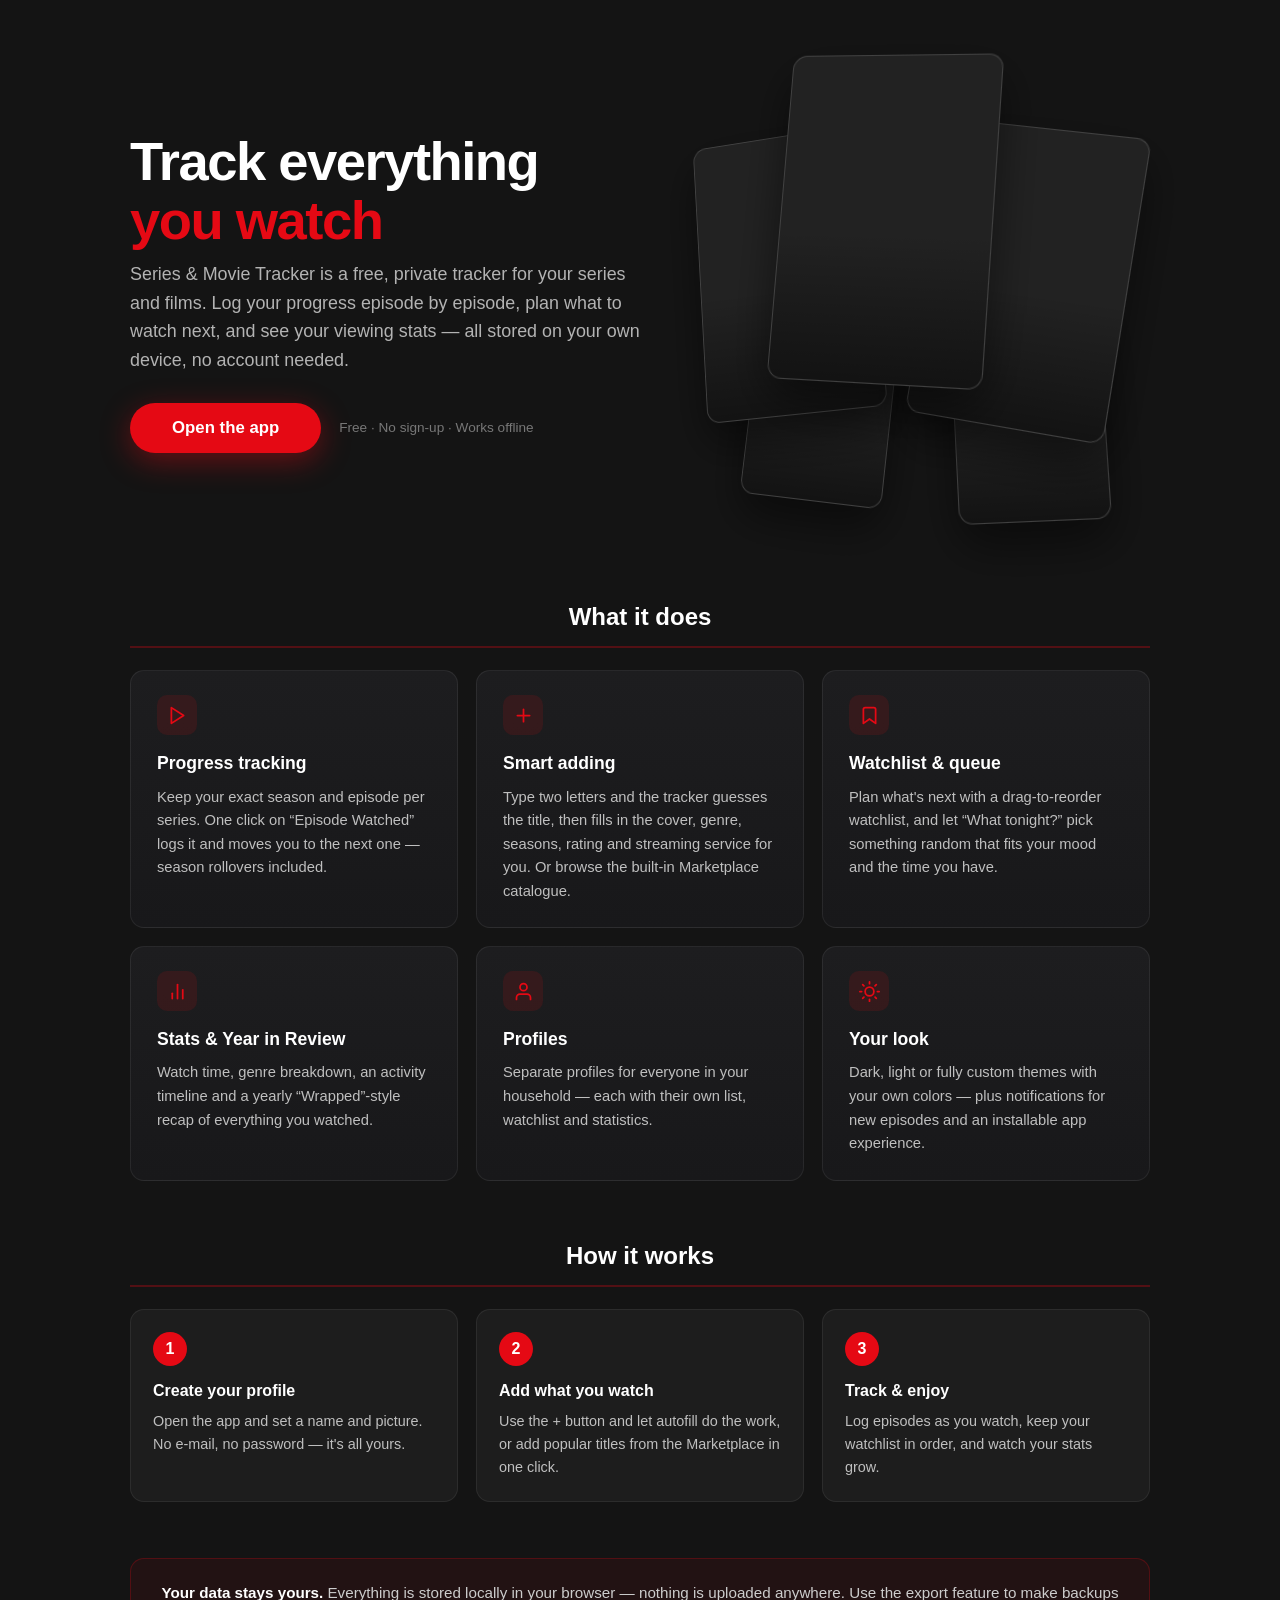
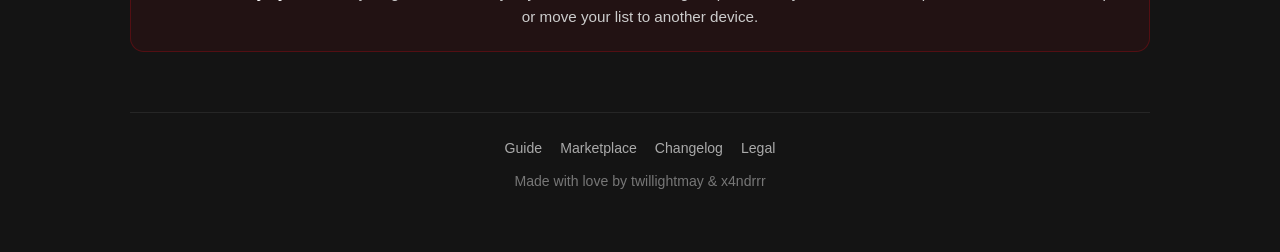
==== commit ceb88866: "Landing: bigger local logo, rotating headline, 3D poster stage, Firefox fix - Logo enlarged (180px) " ====
--- a/index.html
+++ b/index.html
@@ -3,9 +3,14 @@
 <head>
     <script>
         // First-time visitors land on the landing page; the "Open the app"
-        // button there sets the flag so the app opens directly afterwards.
+        // button there navigates here with ?app=1 (and sets a flag) so the
+        // app opens directly. The ?app=1 guard makes this work even when
+        // localStorage is unavailable (fixes the Firefox redirect loop).
         try {
-            if (!localStorage.getItem('seriesTrackerLandingSeen')) {
+            var cameFromLanding = location.search.indexOf('app=1') !== -1;
+            if (cameFromLanding) {
+                try { localStorage.setItem('seriesTrackerLandingSeen', '1'); } catch (e) {}
+            } else if (!localStorage.getItem('seriesTrackerLandingSeen')) {
                 window.location.replace('landing.html');
             }
         } catch (e) {}
@@ -143,6 +148,10 @@
                         </div>
                     </div>
                 </div>
+                <label class="sidebar-menu-item" style="justify-content: space-between; margin-top: 12px;">
+                    <span><svg style="width:16px;height:16px;vertical-align:-3px;flex-shrink:0;margin-right:6px;" viewBox="0 0 24 24" fill="none" stroke="currentColor" stroke-width="2" stroke-linecap="round" stroke-linejoin="round" aria-hidden="true"><circle cx="13.5" cy="6.5" r="2.5"/><circle cx="19" cy="13" r="2.5"/><circle cx="6" cy="12" r="2.5"/><circle cx="10" cy="18.5" r="2.5"/></svg> Colored Filters</span>
+                    <input type="checkbox" id="settingColoredFilters" style="cursor: pointer; flex-shrink:0; width:18px; height:18px; accent-color: var(--secondary-color, #e50914);">
+                </label>
             </div>
             <!-- SETTINGS -->
             <div class="sidebar-section">
@@ -159,15 +168,11 @@
                     <span><svg style="width:16px;height:16px;vertical-align:-3px;flex-shrink:0;margin-right:6px;" viewBox="0 0 24 24" fill="none" stroke="currentColor" stroke-width="2" stroke-linecap="round" stroke-linejoin="round" aria-hidden="true"><path d="M18 8A6 6 0 0 0 6 8c0 7-3 9-3 9h18s-3-2-3-9"/><path d="M13.73 21a2 2 0 0 1-3.46 0"/></svg> Notifications</span>
                     <input type="checkbox" id="settingShowNotifications" style="cursor: pointer; flex-shrink:0; width:18px; height:18px; accent-color: var(--secondary-color, #e50914);">
                 </label>
-                <label class="sidebar-menu-item" style="justify-content: space-between;">
-                    <span><svg style="width:16px;height:16px;vertical-align:-3px;flex-shrink:0;margin-right:6px;" viewBox="0 0 24 24" fill="none" stroke="currentColor" stroke-width="2" stroke-linecap="round" stroke-linejoin="round" aria-hidden="true"><circle cx="13.5" cy="6.5" r="2.5"/><circle cx="19" cy="13" r="2.5"/><circle cx="6" cy="12" r="2.5"/><circle cx="10" cy="18.5" r="2.5"/></svg> Colored Filters</span>
-                    <input type="checkbox" id="settingColoredFilters" style="cursor: pointer; flex-shrink:0; width:18px; height:18px; accent-color: var(--secondary-color, #e50914);">
-                </label>
                 <button class="sidebar-menu-item" id="openNotificationCalendarBtn" style="border:none; background:rgba(255,255,255,0.05); color:inherit; width:100%;"><svg style="width:16px;height:16px;vertical-align:-3px;flex-shrink:0;margin-right:6px;" viewBox="0 0 24 24" fill="none" stroke="currentColor" stroke-width="2" stroke-linecap="round" stroke-linejoin="round" aria-hidden="true"><rect x="3" y="4" width="18" height="18" rx="2" ry="2"/><line x1="16" y1="2" x2="16" y2="6"/><line x1="8" y1="2" x2="8" y2="6"/><line x1="3" y1="10" x2="21" y2="10"/></svg> Notification Calendar</button>
                 <div id="autoExportIntervalWrap" style="display: none; margin-top: 12px; padding-top: 12px; border-top: 1px solid rgba(255, 255, 255, 0.08);">
                     <div style="font-size: 0.82rem; color: #aaa; margin-bottom: 6px; font-weight: 600;" class="auto-save-label">Auto Export Interval</div>
                     <div style="font-size: 0.75rem; color: #666; margin-bottom: 8px; font-style: italic;" class="auto-save-info">Only works when on site</div>
-                    <select id="settingAutoSaveInterval" class="sidebar-menu-item" style="padding: 0 12px; height: 44px; background-color: rgba(255, 255, 255, 0.08); border: 1px solid rgba(255, 255, 255, 0.2); border-radius: 6px; color: inherit; cursor: pointer; margin-top: 0; font-size: 0.9rem; appearance: auto;">
+                    <select id="settingAutoSaveInterval" class="sidebar-menu-item" style="padding: 0 12px; height: 44px; border: 1px solid rgba(255, 255, 255, 0.2); border-radius: 6px; cursor: pointer; margin-top: 0; font-size: 0.9rem; appearance: auto;">
                         <option value="1min">Every 1 minute</option>
                         <option value="10min">Every 10 minutes</option>
                         <option value="1h">Every 1 hour</option>
@@ -204,7 +209,7 @@
     <div class="container">
         <div class="sticky-top-bar" id="stickyTopBar">
         <header>
-            <img src="https://i.imgur.com/zopUQf6.png" style="height: 150px; cursor: pointer;" alt="Logo" title="Reload page" loading="eager" decoding="async" onerror="this.style.display='none';" onclick="location.reload();">
+            <img src="favicon.png" style="cursor: pointer;" alt="Logo" title="Reload page" loading="eager" decoding="async" onerror="this.style.display='none';" onclick="location.reload();">
             <h1>Series & Movie Tracker</h1>
             <div class="header-controls">
                 <div class="hamburger-menu" id="hamburgerMenu" role="button" tabindex="0" aria-label="Open menu" aria-expanded="false" aria-controls="sidebar">
--- a/styles.css
+++ b/styles.css
@@ -4238,40 +4238,6 @@
         .series-list { margin-bottom: 40px; }
         .series-item { margin-bottom: 18px; }
 
-        /* ── Hover action bar on cards ────────────────────────────── */
-        .series-actionbar {
-            position: absolute;
-            top: 14px;
-            right: 54px;
-            display: flex;
-            gap: 8px;
-            padding: 8px;
-            border-radius: 12px;
-            background: rgba(20, 20, 22, 0.92);
-            border: 1px solid rgba(255, 255, 255, 0.12);
-            box-shadow: 0 10px 26px rgba(0, 0, 0, 0.45);
-            backdrop-filter: blur(6px);
-            z-index: 6;
-            opacity: 0;
-            transform: translateY(-6px);
-            pointer-events: none;
-            transition: opacity .18s ease, transform .18s ease;
-        }
-        .series-item.actionbar-visible .series-actionbar {
-            opacity: 1;
-            transform: translateY(0);
-            pointer-events: auto;
-        }
-        body.light-theme .series-actionbar {
-            background: rgba(255, 255, 255, 0.95);
-            border-color: rgba(0, 0, 0, 0.12);
-            box-shadow: 0 10px 26px rgba(0, 0, 0, 0.15);
-        }
-        @media (hover: none) {
-            /* Touch devices have no hover — keep the bar reachable via expand */
-            .series-actionbar { display: none; }
-        }
-
         /* ── Colored status filter buttons (sidebar toggle) ───────── */
         body.colored-filters .filter-btn[data-filter="watching"] {
             border-color: color-mix(in srgb, var(--watching-color, #e50914) 65%, transparent);
@@ -4288,142 +4254,179 @@
             color: var(--completed-color, #27ae60);
             background-color: color-mix(in srgb, var(--completed-color, #27ae60) 14%, transparent);
         }
+        /* !important so these beat the custom-theme `.filter-btn.active`
+           override that otherwise forces the accent (red) on the selected
+           status button under the Custom theme */
         body.colored-filters .filter-btn.active[data-filter="watching"] {
-            background-color: var(--watching-color, #e50914);
-            border-color: var(--watching-color, #e50914);
+            background-color: var(--watching-color, #e50914) !important;
+            border-color: var(--watching-color, #e50914) !important;
             color: #fff;
             box-shadow: 0 4px 14px color-mix(in srgb, var(--watching-color, #e50914) 45%, transparent);
         }
         body.colored-filters .filter-btn.active[data-filter="want"] {
-            background-color: var(--want-color, #0062ff);
-            border-color: var(--want-color, #0062ff);
+            background-color: var(--want-color, #0062ff) !important;
+            border-color: var(--want-color, #0062ff) !important;
             color: #fff;
             box-shadow: 0 4px 14px color-mix(in srgb, var(--want-color, #0062ff) 45%, transparent);
         }
         body.colored-filters .filter-btn.active[data-filter="completed"] {
-            background-color: var(--completed-color, #27ae60);
-            border-color: var(--completed-color, #27ae60);
+            background-color: var(--completed-color, #27ae60) !important;
+            border-color: var(--completed-color, #27ae60) !important;
             color: #fff;
             box-shadow: 0 4px 14px color-mix(in srgb, var(--completed-color, #27ae60) 45%, transparent);
         }
+
+        /* ── Enhanced color picker (swatches + hex input) ─────────── */
+        .cp-extras {
+            display: flex;
+            align-items: center;
+            gap: 8px;
+            margin: 6px 0 12px 4px;
+            flex-wrap: wrap;
+        }
+        .cp-swatches {
+            display: flex;
+            gap: 5px;
+            flex-wrap: wrap;
+        }
+        .cp-swatch {
+            width: 20px;
+            height: 20px;
+            border-radius: 50%;
+            border: 1px solid rgba(255, 255, 255, 0.25);
+            cursor: pointer;
+            padding: 0;
+            transition: transform .12s ease;
+        }
+        .cp-swatch:hover { transform: scale(1.25); }
+        body.light-theme .cp-swatch { border-color: rgba(0, 0, 0, 0.2); }
+        .cp-hex {
+            width: 86px;
+            padding: 4px 8px;
+            background: rgba(255, 255, 255, 0.08);
+            border: 1px solid rgba(255, 255, 255, 0.2);
+            border-radius: 6px;
+            color: inherit;
+            font-size: 0.78rem;
+            font-family: monospace;
+        }
+        .cp-hex:focus {
+            outline: none;
+            border-color: var(--secondary-color, #e50914);
+        }
+        body.light-theme .cp-hex {
+            background: rgba(0, 0, 0, 0.05);
+            border-color: rgba(0, 0, 0, 0.2);
+        }
+
+        /* ── Popup/modal redesign to match the new card style ─────── */
+        .overlay .modal,
+        .overlay .ct-card {
+            background: linear-gradient(180deg, #1e1e20 0%, #171719 100%);
+            border: 1px solid rgba(255, 255, 255, 0.09);
+            border-radius: 16px;
+            box-shadow: 0 24px 60px rgba(0, 0, 0, 0.55);
+        }
+        body.light-theme .overlay .modal,
+        body.light-theme .overlay .ct-card {
+            background: #ffffff;
+            border-color: rgba(0, 0, 0, 0.1);
+            box-shadow: 0 24px 60px rgba(0, 0, 0, 0.2);
+        }
+        .modal-actions .btn,
+        .modal .btn {
+            border-radius: 999px;
+        }
+
+        /* ── First-run onboarding tour ────────────────────────────── */
+        .tour-backdrop {
+            position: fixed;
+            inset: 0;
+            background: rgba(0, 0, 0, 0.62);
+            z-index: 3000;
+        }
+        .tour-target {
+            position: relative;
+            z-index: 3001 !important;
+            box-shadow: 0 0 0 4px var(--secondary-color, #e50914), 0 10px 40px rgba(0, 0, 0, 0.6) !important;
+            border-radius: 12px;
+        }
+        .tour-tooltip {
+            position: fixed;
+            z-index: 3002;
+            width: min(360px, calc(100vw - 24px));
+            background: linear-gradient(180deg, #1e1e20 0%, #171719 100%);
+            border: 1px solid rgba(255, 255, 255, 0.12);
+            border-radius: 16px;
+            padding: 20px;
+            box-shadow: 0 24px 60px rgba(0, 0, 0, 0.6);
+            animation: tonightPop .25s ease;
+        }
+        body.light-theme .tour-tooltip {
+            background: #ffffff;
+            border-color: rgba(0, 0, 0, 0.12);
+        }
+        .tour-tooltip h3 {
+            margin: 0 0 8px;
+            font-size: 1.05rem;
+        }
+        .tour-tooltip p {
+            color: #aaa;
+            font-size: 0.9rem;
+            line-height: 1.55;
+            margin: 0 0 14px;
+        }
+        body.light-theme .tour-tooltip p { color: #555; }
+        .tour-dots {
+            display: flex;
+            gap: 6px;
+            margin-bottom: 14px;
+        }
+        .tour-dot {
+            width: 7px;
+            height: 7px;
+            border-radius: 50%;
+            background: rgba(255, 255, 255, 0.2);
+        }
+        body.light-theme .tour-dot { background: rgba(0, 0, 0, 0.15); }
+        .tour-dot.active { background: var(--secondary-color, #e50914); }
+        .tour-actions {
+            display: flex;
+            justify-content: flex-end;
+            gap: 8px;
+        }
+        .tour-actions .btn:first-child { margin-right: auto; }
+
+        /* ── Auto-export interval select readability ──────────────── */
+        #settingAutoSaveInterval,
+        #settingAutoSaveInterval option {
+            color: #ffffff;
+            background-color: #2a2a2a;
+        }
+        body.light-theme #settingAutoSaveInterval,
+        body.light-theme #settingAutoSaveInterval option {
+            color: #111111;
+            background-color: #ffffff;
+        }
 
-        /* ── Enhanced color picker (swatches + hex input) ─────────── */
-        .cp-extras {
-            display: flex;
-            align-items: center;
-            gap: 8px;
-            margin: 6px 0 12px 4px;
-            flex-wrap: wrap;
+        /* ── Hide unwanted scrollbars (kept scrollable) ───────────── */
+        /* Sidebar grows when gradient/custom theme controls expand — the
+           scrollbar flicker in/out is distracting; hide it but keep scroll */
+        .sidebar {
+            scrollbar-width: none;         /* Firefox */
+            -ms-overflow-style: none;      /* old Edge */
         }
-        .cp-swatches {
-            display: flex;
-            gap: 5px;
-            flex-wrap: wrap;
+        .sidebar::-webkit-scrollbar { width: 0; height: 0; }
+
+        /* Year in Review modal + watch timeline area */
+        #yearReviewModal .modal,
+        #yearReviewBody,
+        .watch-timeline,
+        .watch-timeline-details {
+            scrollbar-width: none;
+            -ms-overflow-style: none;
         }
-        .cp-swatch {
-            width: 20px;
-            height: 20px;
-            border-radius: 50%;
-            border: 1px solid rgba(255, 255, 255, 0.25);
-            cursor: pointer;
-            padding: 0;
-            transition: transform .12s ease;
-        }
-        .cp-swatch:hover { transform: scale(1.25); }
-        body.light-theme .cp-swatch { border-color: rgba(0, 0, 0, 0.2); }
-        .cp-hex {
-            width: 86px;
-            padding: 4px 8px;
-            background: rgba(255, 255, 255, 0.08);
-            border: 1px solid rgba(255, 255, 255, 0.2);
-            border-radius: 6px;
-            color: inherit;
-            font-size: 0.78rem;
-            font-family: monospace;
-        }
-        .cp-hex:focus {
-            outline: none;
-            border-color: var(--secondary-color, #e50914);
-        }
-        body.light-theme .cp-hex {
-            background: rgba(0, 0, 0, 0.05);
-            border-color: rgba(0, 0, 0, 0.2);
-        }
-
-        /* ── Popup/modal redesign to match the new card style ─────── */
-        .overlay .modal,
-        .overlay .ct-card {
-            background: linear-gradient(180deg, #1e1e20 0%, #171719 100%);
-            border: 1px solid rgba(255, 255, 255, 0.09);
-            border-radius: 16px;
-            box-shadow: 0 24px 60px rgba(0, 0, 0, 0.55);
-        }
-        body.light-theme .overlay .modal,
-        body.light-theme .overlay .ct-card {
-            background: #ffffff;
-            border-color: rgba(0, 0, 0, 0.1);
-            box-shadow: 0 24px 60px rgba(0, 0, 0, 0.2);
-        }
-        .modal-actions .btn,
-        .modal .btn {
-            border-radius: 999px;
-        }
-
-        /* ── First-run onboarding tour ────────────────────────────── */
-        .tour-backdrop {
-            position: fixed;
-            inset: 0;
-            background: rgba(0, 0, 0, 0.62);
-            z-index: 3000;
-        }
-        .tour-target {
-            position: relative;
-            z-index: 3001 !important;
-            box-shadow: 0 0 0 4px var(--secondary-color, #e50914), 0 10px 40px rgba(0, 0, 0, 0.6) !important;
-            border-radius: 12px;
-        }
-        .tour-tooltip {
-            position: fixed;
-            z-index: 3002;
-            width: min(360px, calc(100vw - 24px));
-            background: linear-gradient(180deg, #1e1e20 0%, #171719 100%);
-            border: 1px solid rgba(255, 255, 255, 0.12);
-            border-radius: 16px;
-            padding: 20px;
-            box-shadow: 0 24px 60px rgba(0, 0, 0, 0.6);
-            animation: tonightPop .25s ease;
-        }
-        body.light-theme .tour-tooltip {
-            background: #ffffff;
-            border-color: rgba(0, 0, 0, 0.12);
-        }
-        .tour-tooltip h3 {
-            margin: 0 0 8px;
-            font-size: 1.05rem;
-        }
-        .tour-tooltip p {
-            color: #aaa;
-            font-size: 0.9rem;
-            line-height: 1.55;
-            margin: 0 0 14px;
-        }
-        body.light-theme .tour-tooltip p { color: #555; }
-        .tour-dots {
-            display: flex;
-            gap: 6px;
-            margin-bottom: 14px;
-        }
-        .tour-dot {
-            width: 7px;
-            height: 7px;
-            border-radius: 50%;
-            background: rgba(255, 255, 255, 0.2);
-        }
-        body.light-theme .tour-dot { background: rgba(0, 0, 0, 0.15); }
-        .tour-dot.active { background: var(--secondary-color, #e50914); }
-        .tour-actions {
-            display: flex;
-            justify-content: flex-end;
-            gap: 8px;
-        }
-        .tour-actions .btn:first-child { margin-right: auto; }
+        #yearReviewModal .modal::-webkit-scrollbar,
+        #yearReviewBody::-webkit-scrollbar,
+        .watch-timeline::-webkit-scrollbar,
+        .watch-timeline-details::-webkit-scrollbar { width: 0; height: 0; }
